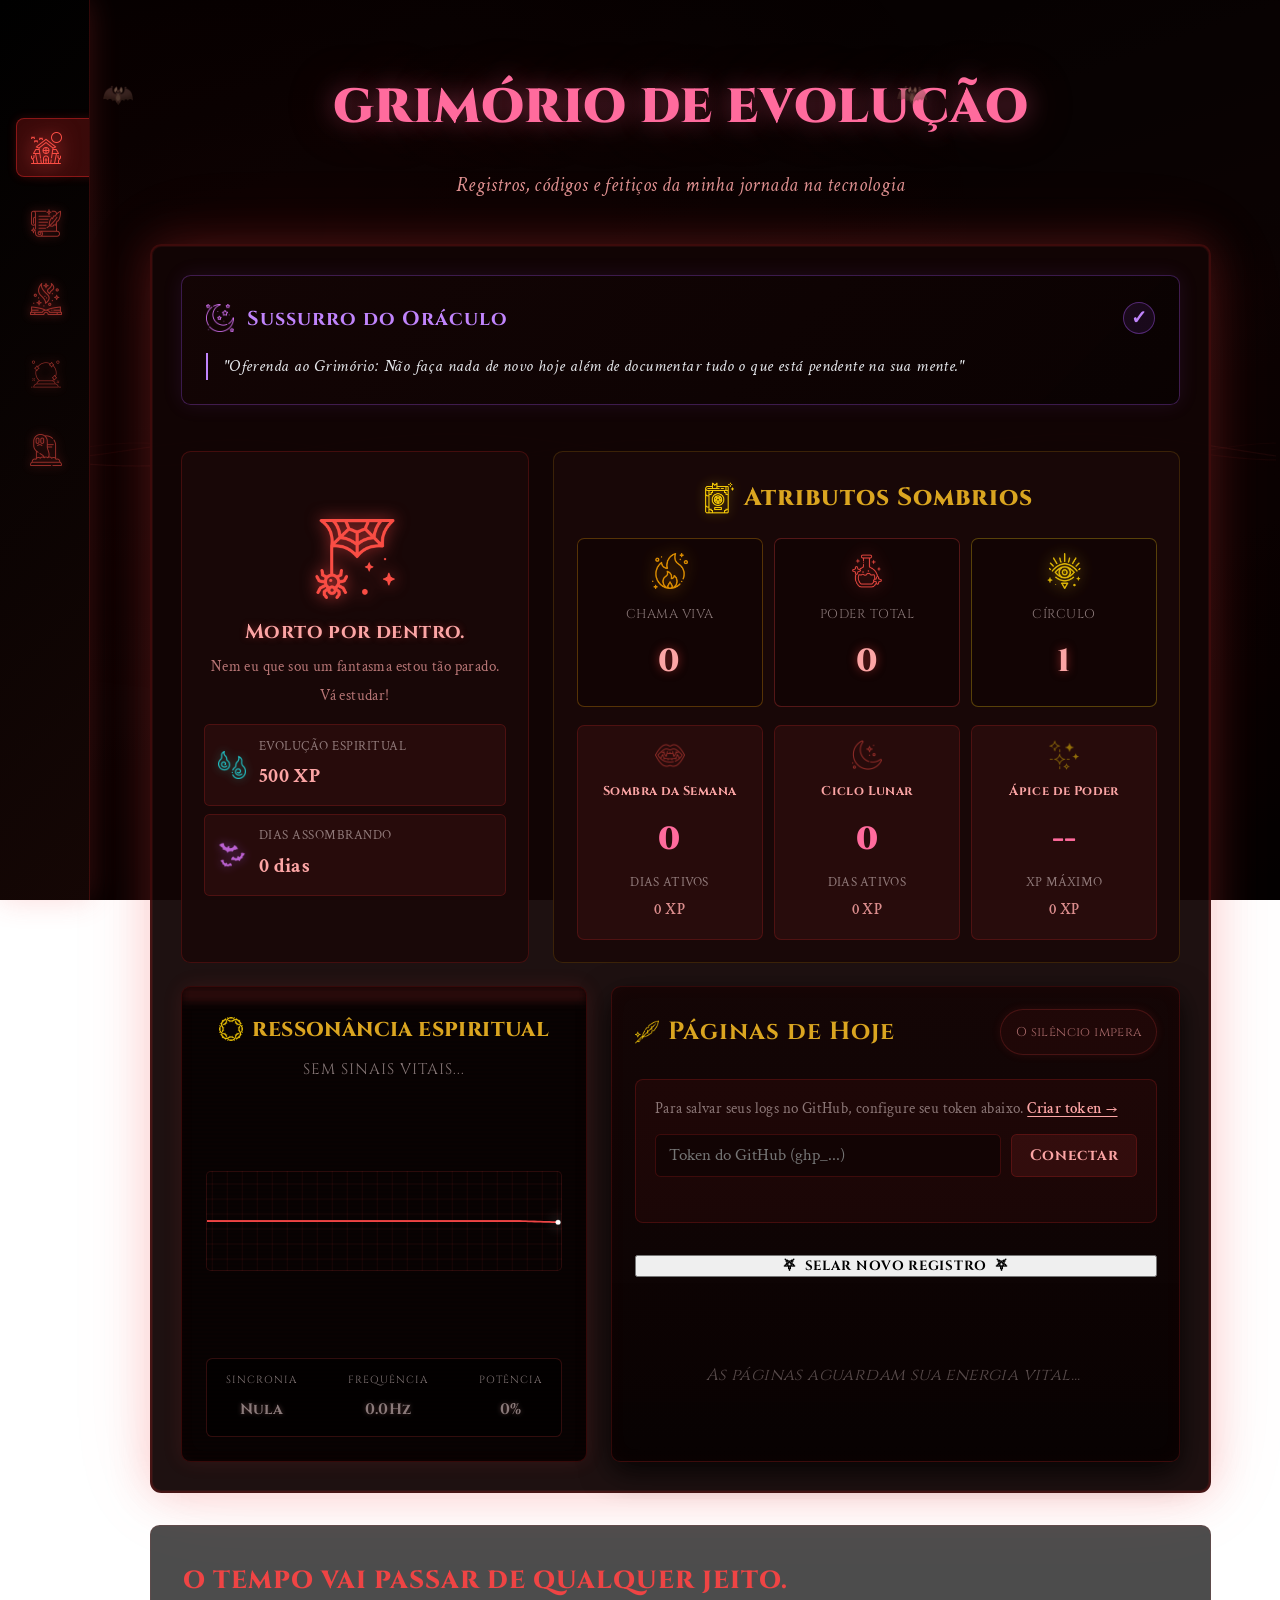
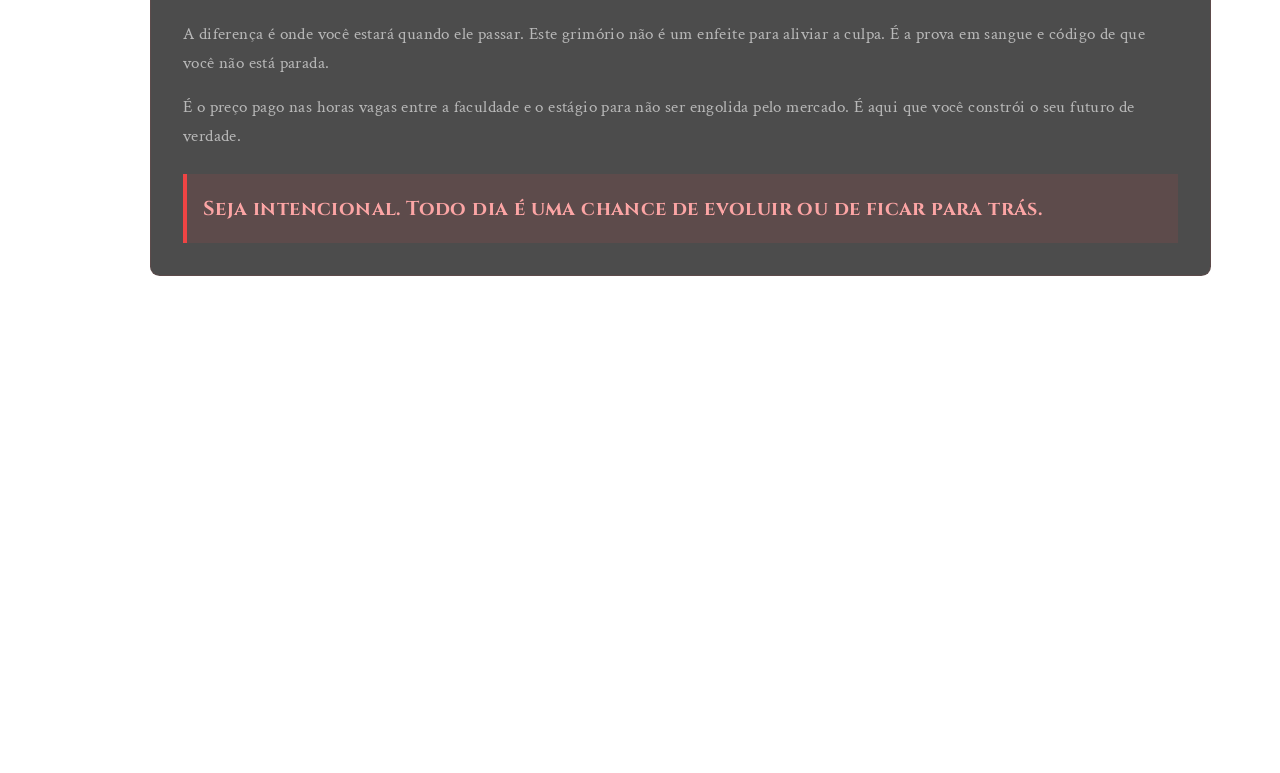
==== index.html @ ef73957c "atualizando task diaria" ====
<!DOCTYPE html>
<html lang="pt-BR">
<head>
    <meta charset="UTF-8">
    <meta name="viewport" content="width=device-width, initial-scale=1.0">
    <title>Grimório de Evolução</title>
    <link rel="icon" type="image/png" href="img/spell-book_12405234.png">
    <link rel="stylesheet" href="styles.css">
    <link href="https://fonts.googleapis.com/css2?family=Cinzel:wght@400;600;700;800;900&family=Crimson+Text:ital,wght@0,400;0,600;1,400&display=swap" rel="stylesheet">
    <script src="https://cdnjs.cloudflare.com/ajax/libs/gsap/3.12.2/gsap.min.js" defer></script>
</head>
<body>

<div class="container">
    <div class="bats">
        <span class="bat">🦇</span>
        <span class="bat">🦇</span>
    </div>

    <nav class="sidebar" id="sidebar">
        <div class="sidebar-content">
            <h1 class="logo">Diary</h1>
            <div class="nav-pages">
                <button class="nav-btn active" data-page="home">
                    <img src="img/haunted-house_5421742.png" alt="Home" class="nav-icon">
                    <span class="nav-text">Santuário</span>
                </button>
                <button class="nav-btn" data-page="activities">
                    <img src="img/script_8447203.png" alt="Timeline" class="nav-icon">
                    <span class="nav-text">Registros</span>
                </button>
                <button class="nav-btn" data-page="skills">
                    <img src="img/book_1678998.png" alt="Habilidades" class="nav-icon">
                    <span class="nav-text">Habilidades</span>
                </button>
                <button class="nav-btn" data-page="projects">
                    <img src="img/magic-ball_3929961.png" alt="Projetos" class="nav-icon">
                    <span class="nav-text">Projetos</span>
                </button>
                <button class="nav-btn" data-page="credits">
                    <img src="img/fantasmalapide.png" alt="Créditos" class="nav-icon">
                    <span class="nav-text">Créditos</span>
                </button>
            </div>
        </div>
    </nav>

    <div class="pages-container">

        <div class="page active" data-page="home">
            <section class="home-section">
                <div class="home-hero">
                    <h1>Grimório de Evolução</h1>
                    <p class="home-subtitle">Registros, códigos e feitiços da minha jornada na tecnologia</p>
                </div>

                <div class="home-content">
                    <div class="gamification-section">

                        <div class="oracle-box">
                            <div class="oracle-header" style="justify-content: space-between;">
                                <div style="display: flex; align-items: center; gap: 0.8rem;">
                                    <img src="img/moon_4139153.png" alt="Oráculo" class="oracle-icon">
                                    <h3 style="margin: 0;">Sussurro do Oráculo</h3>
                                </div>
                                <button id="completeQuestBtn" class="quest-btn" title="Cumprir Missão">✓</button>
                            </div>
                            <p id="dailyQuestText">As cartas estão a ser baralhadas...</p>
                        </div>

                        <div class="top-row">
                            <div class="emotional-widget">
                                <div class="emotion-icon-container">
                                    <img src="img/ghost_8493864.png" alt="Humor" class="emotion-icon" id="emotionIcon">
                                </div>
                                <div class="emotion-content">
                                    <p class="emotion-status" id="emotionStatus">Materializando...</p>
                                    <p class="emotion-message" id="emotionMessage">Traga alguma energia vital para este diário.</p>
                                </div>
                                <div class="emotion-insights">
                                    <div class="emotion-insight">
                                        <img src="img/onibi.png" alt="Evolução" class="insight-icon color-spirit">
                                        <div class="insight-text">
                                            <p class="insight-label">Evolução Espiritual</p>
                                            <p class="insight-value" id="xpToNextLevel">500 XP</p>
                                        </div>
                                    </div>
                                    <div class="emotion-insight">
                                        <img src="img/bats_17994574.png" alt="Dias" class="insight-icon color-time">
                                        <div class="insight-text">
                                            <p class="insight-label">Dias Assombrando</p>
                                            <p class="insight-value" id="streakDays">0 dias</p>
                                        </div>
                                    </div>
                                </div>
                            </div>

                            <div class="stats-panel">
                                <h2 class="stats-title">
                                    <img src="img/spellbook_3560661.png" alt="Atributos" class="title-icon">
                                    Atributos Sombrios
                                </h2>
                                <div class="quick-stats">
                                    <div class="quick-stat stat-streak">
                                        <img src="img/fire_3487859.png" alt="Chama" class="stat-icon color-streak">
                                        <span class="stat-label">Chama Viva</span>
                                        <span class="quick-value" id="currentStreak">0</span>
                                    </div>
                                    <div class="quick-stat stat-xp">
                                        <img src="img/magic-potion_18119275.png" alt="Poder" class="stat-icon color-xp">
                                        <span class="stat-label">Poder Total</span>
                                        <span class="quick-value" id="totalXP">0</span>
                                    </div>
                                    <div class="quick-stat stat-level">
                                        <img src="img/eye_8381949.png" alt="Círculo" class="stat-icon color-level">
                                        <span class="stat-label">Círculo</span>
                                        <span class="quick-value" id="currentLevel">1</span>
                                    </div>
                                </div>
                                <div class="performance-insights">
                                    <div class="insight-card">
                                        <img src="img/vampiro.png" alt="Semana" class="insight-card-icon">
                                        <div class="insight-header">Sombra da Semana</div>
                                        <div class="insight-big" id="weekDays">0</div>
                                        <div class="insight-sub">dias ativos</div>
                                        <div class="insight-xp" id="weekXP">0 XP</div>
                                    </div>
                                    <div class="insight-card">
                                        <img src="img/lua.png" alt="Mês" class="insight-card-icon">
                                        <div class="insight-header">Ciclo Lunar</div>
                                        <div class="insight-big" id="monthDays">0</div>
                                        <div class="insight-sub">dias ativos</div>
                                        <div class="insight-xp" id="monthXP">0 XP</div>
                                    </div>
                                    <div class="insight-card">
                                        <img src="img/night_13621198.png" alt="Ápice" class="insight-card-icon color-ouro">
                                        <div class="insight-header">Ápice de Poder</div>
                                        <div class="insight-big" id="bestDay">--</div>
                                        <div class="insight-sub">XP máximo</div>
                                        <div class="insight-xp" id="bestDayValue">0 XP</div>
                                    </div>
                                </div>
                            </div>
                        </div>

                        <div class="bottom-row">
                            <div class="heartbeat-section">
                                <div class="heartbeat-header">
                                    <span class="heartbeat-title">
                                        <img src="img/thorns_9988521.png" alt="Pulso" class="monitor-icon">
                                        RESSONÂNCIA ESPIRITUAL
                                    </span>
                                    <span class="heartbeat-status" id="heartbeatStatus">Aguardando...</span>
                                </div>
                                <canvas id="heartbeatCanvas" class="heartbeat-canvas"></canvas>
                                <div class="heartbeat-footer">
                                    <div class="hb-stat">
                                        <span class="hb-label">Sincronia</span>
                                        <span class="hb-value" id="hbSync">Nula</span>
                                    </div>
                                    <div class="hb-stat">
                                        <span class="hb-label">Frequência</span>
                                        <span class="hb-value" id="hbFreq">0.0Hz</span>
                                    </div>
                                    <div class="hb-stat">
                                        <span class="hb-label">Potência</span>
                                        <span class="hb-value" id="hbPower">0%</span>
                                    </div>
                                </div>
                            </div>

                            <div class="daily-reminder">
                                <div class="logs-header">
                                    <h3 style="display: flex; align-items: center; gap: 0.6rem;">
                                        <img src="img/feather-pen_6584407.png" alt="Grimório" style="width: 24px; filter: invert(82%) sepia(35%) saturate(1487%) hue-rotate(352deg) brightness(103%);">
                                        Páginas de Hoje
                                    </h3>
                                    <div class="last-log-badge">
                                        <span class="last-log-text" id="lastLogText">Nenhum sussurro ainda</span>
                                    </div>
                                </div>

                                <div class="gist-config" id="gistConfig">
                                    <p class="gist-info">
                                        Para salvar seus logs no GitHub, configure seu token abaixo.
                                        <a href="https://github.com/settings/tokens/new" target="_blank" class="gist-link">Criar token →</a>
                                    </p>
                                    <div class="gist-inputs">
                                        <input type="password" id="githubToken" placeholder="Token do GitHub (ghp_...)" class="gist-input">
                                        <button class="btn-secondary" id="saveTokenBtn">Conectar</button>
                                    </div>
                                    <div class="gist-status" id="gistStatus"></div>
                                </div>

                                <button class="btn-seal" id="addLogBtn" style="margin: 1rem auto; display: flex; width: 100%; justify-content: center; animation: pulseButton 2s infinite alternate;">
                                    <span class="seal-rune">⛧</span>
                                    <span class="seal-text" style="margin: 0 0.5rem; font-family: 'Cinzel', serif; font-weight: bold; text-transform: uppercase;">Selar Novo Registro</span>
                                    <span class="seal-rune">⛧</span>
                                </button>

                                <div id="todayLogs" class="logs-list"></div>
                            </div>
                        </div>
                    </div>
                </section>
            </div>
<div class="brutal-motivation">
                    <h2>O tempo vai passar de qualquer jeito.</h2>
                    <p>A diferença é onde você estará quando ele passar. Este grimório não é um enfeite para aliviar a culpa. É a prova em sangue e código de que você não está parada.</p>
                    <p>É o preço pago nas horas vagas entre a faculdade e o estágio para não ser engolida pelo mercado. É aqui que você constrói o seu futuro de verdade.</p>
                    <div class="brutal-highlight">Seja intencional. Todo dia é uma chance de evoluir ou de ficar para trás.</div>
                </div>
            <div class="page" data-page="activities">
                <section class="activities-section">
                    <div class="activities-header">
                        <h2>Registros do Grimório</h2>
                        <div class="activities-filters">
                            <button class="filter-btn active" data-filter="all">Todas</button>
                            <button class="filter-btn" data-filter="estagio">Estágio</button>
                            <button class="filter-btn" data-filter="faculdade">Faculdade</button>
                            <button class="filter-btn" data-filter="estudo">Estudos</button>
                            <button class="filter-btn" data-filter="desafio">Desafios</button>
                            <button class="filter-btn" data-filter="conquista">Conquistas</button>
                        </div>
                    </div>
                    <div id="activitiesTimeline" class="activities-cards-grid">
                        <p class="empty-state">Nenhuma atividade ainda. Selar um registro para começar.</p>
                    </div>
                </section>
            </div>

            <div class="page" data-page="skills">
                <section class="skills-page-section">
                    <div class="skills-page-header">
                        <h2>Tomo do Conhecimento</h2>
                        <p class="section-intro">Habilidades que você mesma registra. Quanto mais pratica, mais o poder cresce.</p>
                        <button class="btn-secondary" id="addSkillBtn">+ Adicionar Habilidade</button>
                    </div>
                    <div id="skillsGrid" class="skills-display-grid">
                        <div class="empty-skill-state">
                            <p>🔮 Nenhuma habilidade registrada ainda.</p>
                            <p style="font-size:0.85rem; opacity:0.6; margin-top:0.5rem;">Clique em "Adicionar Habilidade" para começar.</p>
                        </div>
                    </div>
                </section>
            </div>

            <div class="page" data-page="projects">
                <section class="projects-page-section">
                    <div class="projects-page-header">
                        <h2>Obras & Artefatos</h2>
                        <p class="section-intro">Projetos da faculdade, trabalhos do estágio e iniciativas pessoais — cada um com sua história.</p>
                        <button class="btn-secondary" id="addProjectBtn">+ Registrar Projeto</button>
                    </div>
                    <div id="projectsGrid" class="projects-display-grid">
                        <div class="empty-project">
                            <p>🔮 Nenhum projeto registrado ainda.</p>
                        </div>
                    </div>
                </section>
            </div>

            <div class="page" data-page="credits">
                <section class="about-me" style="margin-top: 2rem;">
                    <h2>Pergaminho de Reconhecimento</h2>
                    <p style="margin-bottom: 1.5rem;">As artes, ícones e feitiços visuais que adornam este grimório foram conjurados pelos seguintes mestres:</p>
                    <ul style="list-style: none; padding: 0;">
                        <li style="padding: 0.8rem 0; border-bottom: 1px solid rgba(220,38,38,.08);">🦇 Ícones principais por <a href="https://www.flaticon.com/br/autores/freepik" target="_blank" class="gist-link">Freepik</a> no Flaticon.</li>
                        <li style="padding: 0.8rem 0; border-bottom: 1px solid rgba(220,38,38,.08);">🦇 Artes místicas por <a href="https://www.flaticon.com/br/autores/umeicon" target="_blank" class="gist-link">Umeicon</a> no Flaticon.</li>
                        <li style="padding: 0.8rem 0; border-bottom: 1px solid rgba(220,38,38,.08);">🦇 Elementos góticos por <a href="https://www.flaticon.com/br/autores/darius-dan" target="_blank" class="gist-link">Darius Dan</a> no Flaticon.</li>
                        <li style="padding: 0.8rem 0;">🦇 Ilustrações sombrias por <a href="https://www.flaticon.com/br/autores/rina-agustina" target="_blank" class="gist-link">Rina agustina</a> no Flaticon.</li>
                    </ul>
                </section>
            </div>

        </div>

        <div id="logModal" class="modal">
            <div class="modal-content modal-grimoire">
                <button class="modal-close-btn" id="closeLogModal" style="float: right; background: none; border: none; color: #888; font-size: 1.5rem; cursor: pointer;">✕</button>
                <div class="modal-steps" id="modalSteps">

                    <div class="modal-step active" data-step="1">
                        <div class="step-header" style="display: flex; align-items: center; gap: 0.8rem; margin-bottom: 1rem; border-bottom: 1px solid rgba(239,68,68,0.2); padding-bottom: 0.8rem;">
                            <img src="img/feather-pen_6584407.png" alt="Passo 1" style="width: 24px; filter: invert(42%) sepia(93%) saturate(3012%) hue-rotate(336deg) brightness(101%) contrast(96%);">
                            <h2 style="color: #ff6b9d; font-family: 'Cinzel', serif; font-size: 1.3rem; margin: 0;">O que aconteceu hoje?</h2>
                        </div>
                        <div class="form-group" style="margin-top: 1rem;">
                            <label for="logArea">Qual frente da jornada?</label>
                            <select id="logArea" style="width: 100%; padding: 0.8rem; background: var(--surface); color: var(--text-accent); border: 1px solid var(--border); border-radius: 0.4rem;">
                                <option value="estagio">💼 Estágio (20 XP)</option>
                                <option value="faculdade">🎓 Faculdade (20 XP)</option>
                                <option value="estudo">📚 Estudo Extra (35 XP)</option>
                                <option value="desafio">⚔️ Desafio Superado (45 XP)</option>
                                <option value="conquista">🏆 Conquista (60 XP)</option>
                            </select>
                        </div>
                        <div class="form-group">
                            <label for="logTitle">O que você fez ou aprendeu?</label>
                            <input type="text" id="logTitle" placeholder="Ex: Mapeei o processo de onboarding do estágio" required style="width: 100%; padding: 0.8rem; background: var(--surface); color: var(--text-accent); border: 1px solid var(--border); border-radius: 0.4rem;">
                        </div>
                        <div class="form-group">
                            <label for="logDescription">Descreva com mais detalhe (opcional)</label>
                            <textarea id="logDescription" placeholder="O que aconteceu? Como foi?" rows="3" style="width: 100%; padding: 0.8rem; background: var(--surface); color: var(--text-accent); border: 1px solid var(--border); border-radius: 0.4rem; resize: vertical;"></textarea>
                        </div>
                        <button class="btn-primary" id="btnStep1Next" style="margin-top: 1rem; width: 100%;">Continuar →</button>
                    </div>

                    <div class="modal-step" data-step="2" style="display: none;">
                        <div class="step-header" style="display: flex; align-items: center; gap: 0.8rem; margin-bottom: 1rem; border-bottom: 1px solid rgba(239,68,68,0.2); padding-bottom: 0.8rem;">
                            <img src="img/magic-ball_3929961.png" alt="Passo 2" style="width: 24px; filter: invert(42%) sepia(93%) saturate(3012%) hue-rotate(336deg) brightness(101%) contrast(96%);">
                            <h2 style="color: #ff6b9d; font-family: 'Cinzel', serif; font-size: 1.3rem; margin: 0;">Aprofunde a experiência</h2>
                        </div>
                        <div class="form-group" style="margin-top: 1rem;">
                            <label for="logEmotion">Como você se sentiu?</label>
                            <select id="logEmotion" style="width: 100%; padding: 0.8rem; background: var(--surface); color: var(--text-accent); border: 1px solid var(--border); border-radius: 0.4rem;">
                                <option value="empolgada">🔥 Empolgada / Fez sentido!</option>
                                <option value="frustrada">💀 Frustrada, mas não derrotada</option>
                                <option value="exausta">🦇 Exausta... sugou minha alma</option>
                                <option value="focada">👁️ Focada / Em estado de flow</option>
                            </select>
                        </div>
                        <div class="form-group">
                            <label for="logReason">Por que isso é importante para o seu futuro?</label>
                            <textarea id="logReason" placeholder="Reflita por 1 minuto. O que isso muda?" rows="3" style="width: 100%; padding: 0.8rem; background: var(--surface); color: var(--text-accent); border: 1px solid var(--border); border-radius: 0.4rem; resize: vertical;"></textarea>
                        </div>
                        <div style="display: flex; gap: 1rem; margin-top: 1rem;">
                            <button class="btn-secondary" id="btnStep2Back" style="flex: 1;">← Voltar</button>
                            <button class="btn-primary" id="submitLogBtnFinal" style="flex: 2; background: linear-gradient(135deg, #450a0a, #7f1d1d);">⛧ Selar no Grimório</button>
                        </div>
                    </div>

                </div>
            </div>
        </div>

        <div id="skillModal" class="modal">
            <div class="modal-content">
                <button class="modal-close-btn" id="closeSkillModal" style="float: right; background: none; border: none; color: #888; font-size: 1.5rem; cursor: pointer;">✕</button>
                <h2 style="color: #ff6b9d; font-family: 'Cinzel', serif; margin-bottom: 1.5rem;">Registrar Habilidade</h2>
                <div class="form-group">
                    <label>Nome da habilidade</label>
                    <input type="text" id="skillName" placeholder="Ex: JavaScript, Figma, SQL..." style="width: 100%; padding: 0.8rem; background: var(--surface); color: var(--text-accent); border: 1px solid var(--border); border-radius: 0.4rem;">
                </div>
                <div class="form-group">
                    <label>Categoria</label>
                    <select id="skillCategory" style="width: 100%; padding: 0.8rem; background: var(--surface); color: var(--text-accent); border: 1px solid var(--border); border-radius: 0.4rem;">
                        <option value="tecnica">💻 Técnica (Linguagens/Código)</option>
                        <option value="processo">📐 Processo & Metodologia</option>
                        <option value="ferramenta">🔧 Ferramenta Digital</option>
                        <option value="comportamento">🤝 Comportamento (Soft Skill)</option>
                    </select>
                </div>
                <div class="form-group">
                    <label>Nível atual: <span id="skillLevelLabel" style="color: #fca5a5;">Iniciante (20%)</span></label>
                    <input type="range" id="skillLevel" min="5" max="100" value="20" style="width: 100%; margin-top: 0.5rem;">
                </div>
                <div class="form-group">
                    <label>Descrição curta (opcional)</label>
                    <input type="text" id="skillDesc" placeholder="O que você sabe fazer com isso?" style="width: 100%; padding: 0.8rem; background: var(--surface); color: var(--text-accent); border: 1px solid var(--border); border-radius: 0.4rem;">
                </div>
                <button class="btn-primary" id="saveSkillBtn" style="width: 100%; margin-top: 1rem;">Inscrever no Tomo</button>
            </div>
        </div>

        <div id="projectModal" class="modal">
            <div class="modal-content">
                <button class="modal-close-btn" id="closeProjectModal" style="float: right; background: none; border: none; color: #888; font-size: 1.5rem; cursor: pointer;">✕</button>
                <h2 style="color: #ff6b9d; font-family: 'Cinzel', serif; margin-bottom: 1.5rem;">Registrar Projeto</h2>
                <div class="form-group">
                    <label>Nome do projeto</label>
                    <input type="text" id="projectName" placeholder="Ex: Sistema de Onboarding" style="width: 100%; padding: 0.8rem; background: var(--surface); color: var(--text-accent); border: 1px solid var(--border); border-radius: 0.4rem;">
                </div>
                <div class="form-group">
                    <label>Tipo</label>
                    <select id="projectType" style="width: 100%; padding: 0.8rem; background: var(--surface); color: var(--text-accent); border: 1px solid var(--border); border-radius: 0.4rem;">
                        <option value="pessoal">🌙 Pessoal</option>
                        <option value="faculdade">🎓 Faculdade</option>
                        <option value="estagio">💼 Estágio</option>
                    </select>
                </div>
                <div class="form-group">
                    <label>O que você fez neste projeto?</label>
                    <textarea id="projectWhat" placeholder="Descreva o que foi feito..." rows="3" style="width: 100%; padding: 0.8rem; background: var(--surface); color: var(--text-accent); border: 1px solid var(--border); border-radius: 0.4rem; resize: vertical;"></textarea>
                </div>
                <div class="form-group">
                    <label>O que você aprendeu?</label>
                    <textarea id="projectLearned" placeholder="Quais habilidades ou conhecimentos ganhou?" rows="3" style="width: 100%; padding: 0.8rem; background: var(--surface); color: var(--text-accent); border: 1px solid var(--border); border-radius: 0.4rem; resize: vertical;"></textarea>
                </div>
                <button class="btn-primary" id="saveProjectBtn" style="width: 100%; margin-top: 1rem;">Conjurar Projeto</button>
            </div>
        </div>

        <div id="deleteConfirmModal" class="modal">
            <div class="modal-content" style="max-width: 400px; text-align: center;">
                <h2 style="color: #ef4444; margin-bottom: 1rem; font-family: 'Cinzel', serif;">Expurgar Registro?</h2>
                <p style="color: #c8c8c8; margin-bottom: 2rem;">Seus pontos de XP serão recalculados.</p>
                <div style="display: flex; gap: 1rem; justify-content: center;">
                    <button class="btn-secondary" id="cancelDeleteBtn" style="flex: 1;">Cancelar</button>
                    <button class="btn-primary" id="confirmDeleteBtn" style="flex: 1; background: rgba(220,38,38,0.8);">Sim, expurgar</button>
                </div>
            </div>
        </div>
<div id="questModal" class="modal">
        <div class="modal-content" style="border-color: rgba(168, 85, 247, 0.4); box-shadow: 0 12px 50px rgba(0,0,0,.8), 0 0 35px rgba(168, 85, 247, 0.2);">
            <button class="modal-close-btn" id="closeQuestModal" style="float: right; background: none; border: none; color: #888; font-size: 1.5rem; cursor: pointer; position: relative; z-index: 10;">✕</button>
            <div style="display: flex; align-items: center; gap: 0.8rem; margin-bottom: 1.5rem;">
                <img src="img/moon_4139153.png" alt="Oráculo" style="width: 28px; filter: invert(61%) sepia(56%) saturate(3474%) hue-rotate(236deg) brightness(98%) contrast(96%);">
                <h2 style="color: #c084fc; font-family: 'Cinzel', serif; margin: 0;">Completar Missão Mística</h2>
            </div>
            
            <p id="questModalText" style="margin-bottom: 1.5rem; font-style: italic; color: #e5e7eb; border-left: 2px solid #c084fc; padding-left: 1rem; line-height: 1.6;"></p>
            
            <div class="form-group">
                <label style="color: #d8b4fe;">Como cumpriu o sussurro do oráculo hoje?</label>
                <textarea id="questAnswer" placeholder="Descreva sua jornada..." rows="4" style="width: 100%; padding: 0.8rem; background: rgba(10,2,2,0.9); color: var(--text-accent); border: 1px solid rgba(168, 85, 247, 0.4); border-radius: 0.4rem; resize: vertical; position: relative; z-index: 10;"></textarea>
            </div>
            
            <button class="btn-primary" id="saveQuestBtn" style="width: 100%; margin-top: 1rem; background: linear-gradient(135deg, #4c1d95, #7e22ce); border-color: #a855f7; box-shadow: 0 0 15px rgba(168,85,247,0.3); color: #fff; position: relative; z-index: 10;">
                Reivindicar Recompensa (60 XP)
            </button>
        </div>
    </div>

    <script src="script.js"></script>
    <script src="animations.js"></script>
</body>
</html>
---- styles.css ----
* { margin: 0; padding: 0; box-sizing: border-box; }

:root {
    --red: #dc2626;
    --red-dim: rgba(220,38,38,0.25);
    --red-glow: rgba(239,68,68,0.4);
    --bg: #050505;
    --surface: rgba(18,5,5,0.95);
    --surface-2: rgba(26,8,8,0.9);
    --text: #c8c8c8;
    --text-soft: rgba(200,180,180,0.65);
    --text-accent: #fca5a5;
    --border: rgba(220,38,38,0.22);
    --border-strong: rgba(220,38,38,0.42);

    --fs-xs:   clamp(0.7rem,  1.4vw, 0.8rem);
    --fs-sm:   clamp(0.82rem, 1.7vw, 0.95rem);
    --fs-base: clamp(0.95rem, 2vw,   1.05rem);
    --fs-md:   clamp(1.05rem, 2.3vw, 1.25rem);
    --fs-lg:   clamp(1.2rem,  2.8vw, 1.55rem);
    --fs-xl:   clamp(1.5rem,  3.5vw, 2rem);
    --fs-hero: clamp(1.7rem,  4.5vw, 3rem);
}

/* ── BARRA DE ROLAGEM MÍSTICA ── */
::-webkit-scrollbar { width: 8px; }
::-webkit-scrollbar-track { background: #050505; }
::-webkit-scrollbar-thumb {
    background: rgba(239, 68, 68, 0.3);
    border-radius: 10px;
    border: 1px solid rgba(239, 68, 68, 0.1);
}
::-webkit-scrollbar-thumb:hover {
    background: rgba(239, 68, 68, 0.8);
    box-shadow: 0 0 10px rgba(239, 68, 68, 0.5);
}

/* ── BASE ── */
body {
    font-family: 'Crimson Text', Georgia, serif;
    background: linear-gradient(160deg, #000 0%, #180808 55%, #000 100%);
    background-attachment: fixed;
    color: var(--text);
    font-size: var(--fs-base);
    line-height: 1.85;
    letter-spacing: 0.4px;
    overflow-x: hidden;
}

body::before {
    content: '';
    position: fixed; inset: 0;
    background:
        radial-gradient(ellipse at 20% 25%, rgba(220,38,38,0.1) 0%, transparent 50%),
        radial-gradient(ellipse at 80% 70%, rgba(153,27,27,0.07) 0%, transparent 50%);
    pointer-events: none;
    z-index: 0;
    animation: atmo 22s ease-in-out infinite;
}

h1,h2,h3,h4 { font-family: 'Cinzel', serif; font-weight: 700; letter-spacing: 1px; }
h1 { font-size: var(--fs-hero); font-weight: 900; }
h2 { font-size: var(--fs-xl); font-weight: 800; }
h3 { font-size: var(--fs-lg); font-weight: 700; }

button, .btn-primary, .btn-secondary {
    font-family: 'Cinzel', serif;
    font-weight: 700;
    letter-spacing: 0.7px;
}

/* ── DECORAÇÕES (Rosas e Morcegos) ── */
.rose-decoration {
    position: fixed; font-size: 2.2rem; opacity: 0.06;
    pointer-events: none; z-index: 0;
    animation: roseFloat 16s ease-in-out infinite;
}
.rose-decoration:nth-child(1) { top:8%;  left:4%;  animation-delay:0s; }
.rose-decoration:nth-child(2) { top:25%; right:5%; animation-delay:3s; }
.rose-decoration:nth-child(3) { top:60%; left:3%;  animation-delay:6s; }
.rose-decoration:nth-child(4) { bottom:12%; right:6%; animation-delay:9s; }

.bats { position:fixed; top:8%; left:0; right:0; pointer-events:none; z-index:1; }
.bat  { position:absolute; font-size:1.6rem; animation:batFly linear infinite; opacity:.4; }
.bat:nth-child(1) { left:8%;  animation-duration:9s;  animation-delay:0s; }
.bat:nth-child(2) { left:70%; animation-duration:13s; animation-delay:3s; top:20%; }

/* ── CONTAINER ── */
.container {
    max-width: 1200px;
    margin: 0 auto;
    padding: 0 1.8rem 0 110px;
    position: relative;
    z-index: 2;
}

/* ── SIDEBAR (NAV LATERAL) ── */
.sidebar {
    position: fixed; top: 0; left: 0; height: 100vh; width: 90px;
    background: linear-gradient(135deg, rgba(0,0,0,.98), rgba(22,7,5,.96));
    border-right: 1.5px solid var(--border);
    box-shadow: 0 0 28px rgba(239,68,68,.2);
    backdrop-filter: blur(12px);
    z-index: 1000;
    transition: width 0.4s cubic-bezier(.34,1.56,.64,1);
    overflow: hidden;
    display: flex; flex-direction: column; padding-top: 2rem;
}
.sidebar:hover { width: 260px; }
.sidebar-content { display: flex; flex-direction: column; gap: 2.5rem; padding: 0 1rem; width: 260px; }
.sidebar .logo {
    font-size: var(--fs-lg); font-style: italic;
    background: linear-gradient(135deg, #ef4444, #f87171);
    -webkit-background-clip: text; -webkit-text-fill-color: transparent;
    white-space: nowrap; padding-left: 1rem; opacity: 0; transition: all 0.3s ease;
}
.sidebar:hover .logo { opacity: 1; }

.nav-pages { display: flex; flex-direction: column; gap: 1rem; }
.nav-btn {
    background: transparent; border: 1px solid transparent; color: #a0aaaa;
    padding: 0.8rem; border-radius: 0.5rem; cursor: pointer; font-size: var(--fs-sm);
    display: flex; align-items: center; gap: 1.2rem; transition: all .3s ease; text-align: left;
}
.nav-icon {
    width: 32px; height: 32px; flex-shrink: 0; opacity: 0.6;
    filter: invert(42%) sepia(93%) saturate(3012%) hue-rotate(336deg) brightness(101%) contrast(96%) drop-shadow(0 0 5px rgba(239, 68, 68, 0.8));
    transition: all 0.4s cubic-bezier(0.34, 1.56, 0.64, 1);
}
.nav-text { white-space: nowrap; opacity: 0; transform: translateX(-10px); transition: all 0.3s ease; }
.sidebar:hover .nav-text { opacity: 1; transform: translateX(0); }

.nav-btn:hover { background: rgba(220,38,38,.14); border-color: var(--border-strong); color: #e5e7eb; }
.nav-btn:hover .nav-icon {
    opacity: 1; transform: scale(1.15);
    filter: invert(42%) sepia(93%) saturate(3012%) hue-rotate(336deg) brightness(101%) contrast(96%) drop-shadow(0 0 10px rgba(239, 68, 68, 1));
}
.nav-btn.active { background: rgba(220,38,38,.25); border-color: rgba(220,38,38,.5); color: #ff9999; box-shadow: 0 0 10px rgba(220,38,38,.2); }
.nav-btn.active .nav-icon {
    opacity: 1; filter: invert(42%) sepia(93%) saturate(3012%) hue-rotate(336deg) brightness(101%) contrast(96%) drop-shadow(0 0 10px rgba(239, 68, 68, 1));
}

/* ── PAGES & HOME ── */
.pages-container { position:relative; min-height:60vh; padding-top: 2rem; }
.page {
    position: absolute; width: 100%; opacity: 0; transform: translateX(35px) translateY(12px);
    transition: opacity .4s ease, transform .4s ease; pointer-events: none;
}
.page.active {
    position: relative; opacity:1; transform: translateX(0) translateY(0); pointer-events: auto;
    animation: pageIn .4s ease;
}

.home-section  { padding: 2rem 0; }
.home-hero     { text-align:center; margin-bottom:2.5rem; }
.home-hero h1  {
    color: #ff6b9d; text-transform: uppercase; margin-bottom: .9rem;
    text-shadow: 0 0 25px rgba(255,107,157,.4), 0 0 55px rgba(220,38,38,.25);
    animation: heroGlow 4s ease-in-out infinite;
}
.home-subtitle { font-size:var(--fs-md); color:#fca5a5; font-style:italic; opacity:.88; }

/* LAYOUT PRINCIPAL DA HOME (Uma coluna com espaçamento) */
.home-content  { 
    display:flex; 
    flex-direction:column; 
    gap:2.5rem; 
}

/* ── GAMIFICATION PRINCIPAL ── */
.gamification-section {
    background: var(--surface); border: 2px solid var(--border); border-radius: .7rem;
    padding: 1.8rem; display: flex; flex-direction: column; gap: 1.4rem;
    box-shadow: 0 0 45px rgba(239,68,68,.25), 0 0 90px rgba(239,68,68,.08), inset 0 0 0 1px rgba(239,68,68,.08);
    animation: dashGlow 4s ease-in-out infinite;
}

.top-row { display: grid; grid-template-columns: 1fr 1.8fr; gap: 1.5rem; align-items: stretch; width: 100%; }

.bottom-row { 
    display: grid; 
    grid-template-columns: 1fr 1.4fr; 
    gap: 1.5rem; 
    align-items: stretch; 
    width: 100%; 
}

/* ── EMOTIONAL WIDGET (FANTASMA) ── */
.emotional-widget {
    background: var(--surface-2); border: 1.5px solid var(--border); border-radius: .6rem;
    padding: 1.4rem; display: flex; flex-direction:column; align-items:center; justify-content:center; gap:.9rem; height: 100%;
}
.emotion-icon-container { width: 80px; height: 80px; display: flex; align-items: center; justify-content: center; flex-shrink: 0; }
.emotion-icon {
    width: 100%; height: 100%; object-fit: contain; transition: all 0.4s ease;
    filter: invert(42%) sepia(93%) saturate(3012%) hue-rotate(336deg) brightness(101%) contrast(96%) drop-shadow(0 0 8px rgba(239, 68, 68, 0.8));
    animation: emoPulse 2.5s ease-in-out infinite;
}
.emotion-content { text-align:center; }
.emotion-status  { font-size: var(--fs-md); font-weight: 700; color: var(--text-accent); margin: 0 0 .2rem; font-family: 'Cinzel', serif; text-shadow: 0 0 7px rgba(239,68,68,.35); }
.emotion-message { font-size:var(--fs-sm); color:rgba(252,165,165,.7); margin:0; }
.emotion-insights { display:flex; flex-direction:column; gap:.5rem; width:100%; }
.emotion-insight {
    padding: .6rem .8rem; background: rgba(239,68,68,.07); border: 1px solid var(--border);
    border-radius: .35rem; transition: all .25s ease; display: flex; align-items: center; gap: 0.8rem;
}
.emotion-insight:hover { background:rgba(239,68,68,.13); transform:translateX(3px); }

.insight-icon { width: 28px; height: 28px; flex-shrink: 0; object-fit: contain; opacity: 0.85; transition: all 0.3s ease; }
.insight-icon.color-spirit { filter: invert(78%) sepia(33%) saturate(1039%) hue-rotate(124deg) brightness(97%) contrast(93%) drop-shadow(0 0 5px rgba(45, 212, 191, 0.6)); }
.insight-icon.color-time { filter: invert(61%) sepia(56%) saturate(3474%) hue-rotate(236deg) brightness(98%) contrast(96%) drop-shadow(0 0 5px rgba(168, 85, 247, 0.6)); }
.emotion-insight:hover .insight-icon { opacity: 1; transform: scale(1.15) rotate(-5deg); }
.emotion-insight:hover .insight-icon.color-spirit { filter: invert(78%) sepia(33%) saturate(1039%) hue-rotate(124deg) brightness(97%) contrast(93%) drop-shadow(0 0 12px rgba(45, 212, 191, 1)); }
.emotion-insight:hover .insight-icon.color-time { filter: invert(61%) sepia(56%) saturate(3474%) hue-rotate(236deg) brightness(98%) contrast(96%) drop-shadow(0 0 12px rgba(168, 85, 247, 1)); }
.insight-text { display: flex; flex-direction: column; }
.insight-label { font-size:var(--fs-xs); color:var(--text-soft); margin:0; text-transform:uppercase; letter-spacing:.5px; }
.insight-value { font-size:var(--fs-md); font-weight:700; color:var(--text-accent); margin:0; }

/* ── STATS PANEL (ATRIBUTOS) ── */
.stats-panel {
    background: var(--surface-2); border: 1.5px solid rgba(184,134,11,.22); border-radius: .6rem;
    padding: 1.4rem; display: flex; flex-direction:column; justify-content:space-between; gap:1.1rem;
}
.stats-title {
    font-size: var(--fs-lg); color: #daa520; margin: 0; font-family: 'Cinzel', serif;
    display: flex; align-items: center; justify-content: center; gap: 0.6rem;
}
.title-icon {
    width: 34px; height: 34px; object-fit: contain; opacity: 0.95;
    filter: invert(82%) sepia(35%) saturate(1487%) hue-rotate(352deg) brightness(103%) contrast(103%) drop-shadow(0 0 6px rgba(250, 204, 21, 0.4));
}

.quick-stats { display:flex; gap:.7rem; flex-wrap:wrap; }
.quick-stat {
    flex:1; min-width:85px; display:flex; flex-direction:column; align-items:center; gap:.35rem;
    background: var(--surface); padding: .9rem .7rem; border-radius: .45rem;
    border: 1.5px solid var(--border); text-align: center; transition: all .3s ease; cursor: default;
}
.quick-stat:hover { transform:translateY(-3px) scale(1.03); box-shadow:0 8px 24px rgba(239,68,68,.3); }
.stat-streak { border-color:rgba(245,158,11,.3); }
.stat-xp     { border-color:rgba(239,68,68,.3); }
.stat-level  { border-color:rgba(250,204,21,.3); }

.stat-icon { width: 36px; height: 36px; object-fit: contain; margin-bottom: 0.5rem; opacity: 0.85; transition: all 0.4s ease; }
.stat-icon.color-streak { filter: invert(72%) sepia(74%) saturate(2891%) hue-rotate(357deg) brightness(101%) contrast(106%) drop-shadow(0 0 8px rgba(245, 158, 11, 0.6)); }
.stat-icon.color-xp { filter: invert(42%) sepia(93%) saturate(3012%) hue-rotate(336deg) brightness(101%) contrast(96%) drop-shadow(0 0 8px rgba(239, 68, 68, 0.6)); }
.stat-icon.color-level { filter: invert(82%) sepia(35%) saturate(1487%) hue-rotate(352deg) brightness(103%) contrast(103%) drop-shadow(0 0 8px rgba(250, 204, 21, 0.6)); }

.quick-stat:hover .stat-icon { opacity: 1; transform: translateY(-5px) scale(1.15); }
.quick-stat:hover .stat-icon.color-streak { drop-shadow: 0 0 15px rgba(245, 158, 11, 1); }
.quick-stat:hover .stat-icon.color-xp { drop-shadow: 0 0 15px rgba(239, 68, 68, 1); }
.quick-stat:hover .stat-icon.color-level { drop-shadow: 0 0 15px rgba(250, 204, 21, 1); }

.stat-label  { font-size:var(--fs-xs); color:var(--text-soft); font-family:'Cinzel',serif; text-transform:uppercase; letter-spacing:.5px; }
.quick-value { font-size:var(--fs-xl); font-weight:800; color:var(--text-accent); font-family:'Cinzel',serif; text-shadow:0 0 10px rgba(239,68,68,.5); }

.performance-insights { display:flex; gap:.7rem; flex-wrap:wrap; }
.insight-card {
    flex:1; min-width:95px; padding: .9rem .7rem; background: rgba(239,68,68,.07);
    border: 1px solid var(--border); border-radius: .45rem; text-align: center; transition: all .25s ease;
}
.insight-card:hover { transform:translateY(-3px); border-color:rgba(239,68,68,.45); box-shadow:0 5px 18px rgba(239,68,68,.18); }

.insight-card-icon {
    width: 30px; height: 30px; object-fit: contain; margin: 0 auto 0.6rem auto; display: block; opacity: 0.5; transition: all 0.3s ease;
    filter: invert(42%) sepia(93%) saturate(3012%) hue-rotate(336deg) brightness(101%) contrast(96%);
}
.insight-card-icon.color-ouro { filter: invert(82%) sepia(35%) saturate(1487%) hue-rotate(352deg) brightness(103%) contrast(103%); }
.insight-card:hover .insight-card-icon {
    opacity: 1; transform: scale(1.15) translateY(-3px);
    filter: invert(42%) sepia(93%) saturate(3012%) hue-rotate(336deg) brightness(101%) contrast(96%) drop-shadow(0 0 12px rgba(239, 68, 68, 0.9));
}
.insight-card:hover .insight-card-icon.color-ouro { filter: invert(82%) sepia(35%) saturate(1487%) hue-rotate(352deg) brightness(103%) contrast(103%) drop-shadow(0 0 12px rgba(250, 204, 21, 0.9)); }

.insight-header { font-size:var(--fs-xs); font-weight:700; color:var(--text-accent); margin-bottom:.45rem; font-family:'Cinzel',serif; }
.insight-big    { font-size:var(--fs-xl); font-weight:900; color:#ff6b9d; font-family:'Cinzel',serif; }
.insight-sub    { font-size:var(--fs-xs); color:var(--text-soft); text-transform:uppercase; letter-spacing:.3px; margin:.1rem 0; }
.insight-xp     { font-size:var(--fs-sm); font-weight:600; color:rgba(252,165,165,.85); }

/* ── HEARTBEAT (RESSONÂNCIA) ── */
.heartbeat-section {
    background: rgba(8,2,2,.92); border: 1.5px solid var(--border); border-radius: .6rem;
    padding: 1.5rem; box-shadow: 0 0 20px rgba(239,68,68,.1), inset 0 0 18px rgba(239,68,68,.03);
    position: relative; overflow: hidden;
    display: flex; flex-direction: column; justify-content: space-between; gap: 1.5rem;
    min-height: 320px; /* Isso garante que o monitor fique do tamanho certo, sem espremer! */
}
.heartbeat-section::after {
    content: ''; position: absolute; inset: 0; pointer-events: none; z-index: 5;
    background: linear-gradient(to bottom, transparent 50%, rgba(0, 0, 0, 0.3) 51%); background-size: 100% 4px;
}
.heartbeat-section::before {
    content: ''; position: absolute; top: 0; left: 0; right: 0; height: 15px; pointer-events: none; z-index: 6;
    background: rgba(239, 68, 68, 0.15); filter: blur(4px); animation: radarScan 3s linear infinite;
}

/* O Topo (Título e Status) */
.heartbeat-header { display:flex; flex-direction: column; align-items:center; gap: 0.5rem; position: relative; z-index: 10; }
.heartbeat-title { 
    font-size: var(--fs-md); font-weight: 800; color: #daa520; 
    font-family: 'Cinzel', serif; display: flex; align-items: center; gap: 0.6rem; white-space: nowrap; 
}
.monitor-icon {
    width: 24px; height: 24px; object-fit: contain;
    filter: invert(82%) sepia(35%) saturate(1487%) hue-rotate(352deg) brightness(103%) contrast(103%);
    animation: pulsoFantasma 1.5s infinite alternate;
}
.heartbeat-status { font-size:var(--fs-sm); color:var(--text-soft); font-family:'Cinzel',serif; transition:color .5s; text-transform: uppercase; letter-spacing: 1px;}
.heartbeat-status.active { color:#ef4444; text-shadow:0 0 7px rgba(239,68,68,.5); animation:statusPulse 1s ease-in-out infinite; }

/* O Gráfico */
.heartbeat-canvas {
    width: 100%; height: 100px; display: block; border-radius: .3rem; background-position: center center;
    background-image: linear-gradient(rgba(239, 68, 68, 0.08) 1px, transparent 1px), linear-gradient(90deg, rgba(239, 68, 68, 0.08) 1px, transparent 1px);
    background-size: 15px 15px; border: 1px solid rgba(239, 68, 68, 0.15);
    position: relative; z-index: 10;
}

/* O Rodapé com as Informações (ESSA ERA A PARTE QUE FALTAVA!) */
.heartbeat-footer {
    display: flex; justify-content: space-between; align-items: center;
    background: rgba(0, 0, 0, 0.6); border: 1px solid rgba(239, 68, 68, 0.2);
    border-radius: 0.4rem; padding: 0.8rem 1.2rem;
    position: relative; z-index: 10;
}
.hb-stat { display: flex; flex-direction: column; align-items: center; gap: 0.3rem; }
.hb-label { font-size: 0.65rem; color: var(--text-soft); text-transform: uppercase; letter-spacing: 1px; font-family: 'Cinzel', serif; }
.hb-value { font-size: var(--fs-sm); color: #fca5a5; font-weight: bold; font-family: 'Cinzel', serif; text-shadow: 0 0 5px rgba(252, 165, 165, 0.3); }

/* ── GRIMÓRIO & PERGAMINHOS DE VIDRO (LOGS DE HOJE) ── */
.daily-reminder {
    background: linear-gradient(180deg, rgba(20, 5, 5, 0.9), rgba(8, 2, 2, 0.95));
    border: 1px solid rgba(220, 38, 38, 0.2); border-radius: .6rem; padding: 1.4rem;
    box-shadow: 0 10px 30px rgba(0,0,0,0.8), inset 0 0 20px rgba(239, 68, 68, 0.03);
    display: flex; flex-direction: column; justify-content: space-between;
}

.logs-header { display:flex; justify-content:space-between; align-items:center; flex-wrap:wrap; gap:.7rem; margin-bottom:1.5rem; }
.logs-header h3 { font-size:var(--fs-lg); color:#daa520; margin:0; font-family:'Cinzel',serif; }

.last-log-badge {
    padding: .4rem .9rem; background: rgba(239,68,68,.05); border: 1px solid rgba(239,68,68,.2);
    border-radius: 2rem; max-width: 300px; box-shadow: 0 0 10px rgba(239,68,68,.1);
}
.last-log-text { font-size:var(--fs-xs); color:rgba(252,165,165,.6); font-family:'Cinzel',serif; white-space:nowrap; overflow:hidden; text-overflow:ellipsis; }

.logs-list {
    margin-top: 1.2rem; max-height: 280px; overflow-y: auto;
    display: flex; flex-direction:column; gap:.6rem; padding-right: 5px;
    scrollbar-width: thin; scrollbar-color: rgba(239,68,68,.25) transparent;
}

.log-item {
    background: rgba(0, 0, 0, 0.55); backdrop-filter: blur(5px); padding: .8rem 1.2rem;
    border-radius: .4rem; border: 1px solid rgba(239,68,68,.1); border-left: 3px solid rgba(239,68,68,.6);
    display: flex; justify-content:space-between; align-items:center; gap:.5rem;
    font-size: var(--fs-sm); transition: all .3s cubic-bezier(0.34, 1.56, 0.64, 1);
}
.log-item:hover {
    background: rgba(20, 5, 5, 0.85); border-left-color: #ef4444; border-color: rgba(239,68,68,.3);
    transform: translateX(5px); box-shadow: -5px 0 15px rgba(239,68,68,.15);
}

.log-title { color: #e5e7eb; font-weight:500; flex:1; overflow:hidden; text-overflow:ellipsis; white-space:nowrap; letter-spacing: 0.3px;}
.log-meta  { display:flex; align-items:center; gap:.6rem; flex-shrink:0; }
.log-time  { font-size:var(--fs-xs); color:var(--text-soft); white-space:nowrap; opacity: 0.7;}

.log-xp {
    background: transparent; color: #daa520; padding:.15rem .6rem; border-radius:2px;
    font-size:var(--fs-xs); font-weight:700; border:1px solid rgba(218, 165, 32, 0.3); text-shadow: 0 0 5px rgba(218, 165, 32, 0.4);
}

.area-tag  {
    font-size: 0.65rem; padding: .2rem .6rem; border-radius: 2px;
    font-family: 'Cinzel', serif; font-weight: 800; text-transform: uppercase; letter-spacing: 1px;
}
.area-estagio   { background:rgba(168,85,247,.1); color:#c084fc; border:1px solid rgba(168,85,247,.3); }
.area-faculdade { background:rgba(56,189,248,.1); color:#7dd3fc; border:1px solid rgba(56,189,248,.3); }
.area-estudo    { background:rgba(45,212,191,.1); color:#5eead4; border:1px solid rgba(45,212,191,.3); }
.area-desafio   { background:rgba(245,158,11,.1); color:#fcd34d; border:1px solid rgba(245,158,11,.3); }
.area-conquista { background:rgba(239,68,68,.15); color:#fca5a5; border:1px solid rgba(239,68,68,.4); box-shadow: 0 0 8px rgba(239,68,68,.2); }

/* ── CONFIGURAÇÕES GIST E BOTÕES ── */
.gist-config { background: rgba(239,68,68,.05); border: 1px solid var(--border); border-radius: .5rem; padding: 1rem 1.2rem; margin-bottom: 1rem; }
.gist-info { font-size:var(--fs-sm); color:var(--text-soft); margin-bottom:.8rem; line-height:1.65; }
.gist-link { color:#fca5a5; text-decoration:underline; text-underline-offset:3px; font-weight:600; }
.gist-link:hover { color:#ff6b9d; }
.gist-inputs { display:flex; gap:.6rem; flex-wrap:wrap; }
.gist-input {
    flex:1; min-width:220px; background: var(--surface); border: 1.5px solid var(--border);
    color: var(--text-accent); padding: .6rem .85rem; border-radius: .35rem; font-family: 'Crimson Text', serif;
    font-size: var(--fs-base); transition: border-color .25s;
}
.gist-input:focus { outline:none; border-color:rgba(239,68,68,.65); box-shadow:0 0 14px rgba(239,68,68,.22); }
.gist-status { margin-top:.6rem; font-size:var(--fs-xs); font-family:'Cinzel',serif; min-height:1.2rem; }
.gist-status.ok { color:#4ade80; }
.gist-status.error { color:#f87171; }
.gist-config.hidden { display:none; }

.btn-primary {
    background: linear-gradient(135deg, rgba(239,68,68,.3), rgba(200,50,50,.18)); 
    border: 1.5px solid rgba(239,68,68,.52);
    color: var(--text-accent); 
    padding: .8rem 1.4rem; 
    border-radius: .45rem; 
    cursor: pointer;
    font-size: var(--fs-base); 
    width: 100%; 
    transition: all .3s cubic-bezier(.34,1.56,.64,1); 
    text-transform: uppercase;
    box-shadow: 0 0 15px rgba(239,68,68,.22);
    /* ESSA É A LINHA QUE FAZ ELE PISCAR: */
    animation: pulseButton 2s infinite alternate; 
}

/* O "coração" da animação do botão */
@keyframes pulseButton {
    0% {
        box-shadow: 0 0 10px rgba(239, 68, 68, 0.2);
        border-color: rgba(239, 68, 68, 0.4);
    }
    100% {
        box-shadow: 0 0 25px rgba(239, 68, 68, 0.7), inset 0 0 10px rgba(239, 68, 68, 0.2);
        border-color: rgba(239, 68, 68, 0.9);
    }
}

.btn-primary:hover {
    background: linear-gradient(135deg, rgba(239,68,68,.45), rgba(200,50,50,.32)); 
    border-color: rgba(239,68,68,.82);
    box-shadow: 0 0 28px rgba(239,68,68,.55); 
    transform: translateY(-2px) scale(1.01);
}
.btn-secondary {
    background: rgba(239,68,68,.1); border: 1.5px solid var(--border); color: var(--text-accent);
    padding: .6rem 1.1rem; border-radius: .35rem; cursor: pointer; font-size: var(--fs-sm); transition: all .25s ease; white-space: nowrap;
}
.btn-secondary:hover { background:rgba(239,68,68,.2); border-color:var(--border-strong); }

.delete-log-btn {
    background: rgba(220, 38, 38, 0.1); border: 1px solid rgba(220, 38, 38, 0.3); color: #fca5a5;
    border-radius: .25rem; width: 24px; height: 24px; display: flex; align-items: center; justify-content: center;
    cursor: pointer; font-size: 1rem; line-height: 1; transition: all 0.2s ease; margin-left: .5rem; padding-bottom: 2px;
}
.delete-log-btn:hover { background: rgba(239, 68, 68, 0.8); color: #fff; border-color: rgba(239, 68, 68, 1); transform: scale(1.1); box-shadow: 0 0 10px rgba(239, 68, 68, 0.4); }

/* ── OUTRAS PÁGINAS (ABOUT, ACTIVITIES, HABILIDADES) ── */
.about-me, .motivation-box { background: var(--surface); border: 1.5px solid var(--border); border-radius: .6rem; padding: 2.2rem; box-shadow: 0 0 25px rgba(239,68,68,.1); }
.about-me h2, .motivation-box h2 { color:var(--text-accent); margin-bottom:1.1rem; font-size:var(--fs-lg); }
.about-me p  { font-size:var(--fs-base); line-height:1.85; color:#d0d0d0; }
.motivation-box ul { list-style:none; padding:0; }
.motivation-box li { padding:.65rem 0; border-bottom:1px solid rgba(220,38,38,.08); font-size:var(--fs-base); color:#c0c0c0; }

.activities-section { margin:3rem 0; }
.activities-header  { margin-bottom:1.8rem; }
.activities-header h2 { font-size:var(--fs-xl); color:#ff6b9d; margin-bottom:1.2rem; padding-bottom:.8rem; border-bottom:1.5px solid var(--border); font-family:'Cinzel',serif; }
.activities-filters { display:flex; gap:.5rem; flex-wrap:wrap; }
.filter-btn { background: rgba(220,38,38,.07); border: 1px solid var(--border); color: #a0aaaa; padding: .4rem .9rem; border-radius: .3rem; cursor: pointer; font-size: var(--fs-xs); font-family: 'Cinzel', serif; font-weight: 700; transition: all .22s ease; }
.filter-btn:hover { background:rgba(220,38,38,.14); color:#e0e0e0; }
.filter-btn.active { background:rgba(220,38,38,.22); border-color:rgba(220,38,38,.48); color:#ff9999; }
.activities-timeline { display:flex; flex-direction:column; gap:1rem; }
.empty-state { color:var(--text-soft); font-size:var(--fs-base); text-align:center; padding:2.5rem; font-style:italic; }

.activity-card { background: var(--surface-2); border: 1.5px solid var(--border); border-radius: .5rem; padding: 1.4rem 1.6rem; transition: all .3s ease; border-left-width: 4px; }
.activity-card:hover { transform:translateX(5px); box-shadow:0 0 22px rgba(239,68,68,.22); }
.activity-card.area-estagio   { border-left-color:#c084fc; }
.activity-card.area-faculdade { border-left-color:#7dd3fc; }
.activity-card.area-estudo    { border-left-color:#5eead4; }
.activity-card.area-desafio   { border-left-color:#fcd34d; }
.activity-card.area-conquista { border-left-color:#fca5a5; }

.ac-header { display:flex; justify-content:space-between; align-items:flex-start; flex-wrap:wrap; gap:.5rem; margin-bottom:.5rem; }
.ac-title  { font-size:var(--fs-md); color:var(--text-accent); font-family:'Cinzel',serif; font-weight:700; flex:1; }
.ac-meta   { display:flex; align-items:center; gap:.5rem; flex-shrink:0; }
.ac-date   { font-size:var(--fs-xs); color:var(--text-soft); }
.ac-desc   { font-size:var(--fs-sm); color:#b8b8b8; line-height:1.7; margin-top:.4rem; }
.ac-footer { display:flex; align-items:center; gap:.6rem; margin-top:.8rem; }
.ac-xp     { font-size:var(--fs-xs); color:#ff9999; font-family:'Cinzel',serif; font-weight:700; }

.languages-section { margin:3rem 0; }
.languages-section h2 { font-size:var(--fs-xl); color:#ff6b9d; margin-bottom:2rem; padding-bottom:.8rem; border-bottom:1.5px solid var(--border); }
.skills-grid { display:grid; grid-template-columns:repeat(auto-fit, minmax(240px,1fr)); gap:1.6rem; }
.skill-card { background: var(--surface); border: 1.5px solid var(--border); border-radius: .5rem; padding: 1.8rem; transition: all .4s cubic-bezier(.34,1.56,.64,1); }
.skill-card:hover { transform:translateY(-5px); box-shadow:0 0 30px rgba(239,68,68,.22); border-color:var(--border-strong); }
.skill-area-badge { display: inline-block; font-size: var(--fs-xs); font-family: 'Cinzel', serif; font-weight: 700; padding: .2rem .65rem; background: rgba(239,68,68,.1); border: 1px solid var(--border); border-radius: .25rem; color: var(--text-accent); margin-bottom: .8rem; text-transform: uppercase; }
.skill-card h3 { color:var(--text-accent); font-size:var(--fs-md); margin-bottom:.6rem; }
.skill-card p  { font-size:var(--fs-sm); color:#b0b0b0; line-height:1.7; }
.progress-bar  { width:100%; height:5px; background:rgba(220,38,38,.1); border-radius:3px; margin-top:1rem; overflow:hidden; }
.progress-fill { height:100%; background:linear-gradient(90deg, rgba(220,38,38,.65), rgba(220,38,38,.35)); border-radius:3px; animation:fillProg 1.2s ease-out; }

.projects-section { margin:3rem 0; }
.projects-section h2 { font-size:var(--fs-xl); color:#ff6b9d; margin-bottom:.8rem; padding-bottom:.8rem; border-bottom:1.5px solid var(--border); }
.section-intro { font-size:var(--fs-base); color:var(--text-soft); margin-bottom:2rem; font-style:italic; }
.projects-grid { display:grid; grid-template-columns:repeat(auto-fit, minmax(280px,1fr)); gap:1.6rem; }
.empty-project { grid-column: 1/-1; text-align: center; padding: 3rem; border: 1.5px dashed var(--border); border-radius: .5rem; color: var(--text-soft); }

.contact-section { margin:3rem 0; text-align:center; padding:3.5rem 2rem; background:rgba(10,3,3,.5); border:1.5px solid var(--border); border-radius:.6rem; }
.contact-section h2 { font-size:var(--fs-xl); color:#ff6b9d; margin-bottom:.8rem; }
.contact-content p  { font-size:var(--fs-md); opacity:.8; margin-bottom:1.8rem; }
.contact-links { display:flex; justify-content:center; gap:1.2rem; flex-wrap:wrap; }
.contact-link { padding: .7rem 1.6rem; background: rgba(220,38,38,.12); color: #ff9999; text-decoration: none; border-radius: .3rem; border: 1px solid var(--border); font-family: 'Cinzel', serif; font-size: var(--fs-sm); transition: all .25s ease; }
.contact-link:hover { background:rgba(220,38,38,.22); border-color:var(--border-strong); }

/* ── MODAIS, FOOTER E TOAST ── */
.modal { display:none; position:fixed; inset:0; z-index:2000; background:rgba(0,0,0,.68); backdrop-filter:blur(8px); animation: fadeIn .25s ease; }
.modal.show { display:flex; justify-content:center; align-items:center; }
.modal-content { background: linear-gradient(135deg, rgba(20,6,6,.98), rgba(10,3,3,1)); border: 1.5px solid var(--border); border-radius: .6rem; padding: 2.3rem; max-width: 500px; width:92%; box-shadow: 0 12px 50px rgba(0,0,0,.65), 0 0 35px rgba(239,68,68,.2); animation: slideUp .36s cubic-bezier(.34,1.56,.64,1); max-height: 90vh; overflow-y: auto; }
.modal-content h2 { color:#ff6b9d; font-size:var(--fs-lg); margin-bottom:1.4rem; font-family:'Cinzel',serif; }
.close { float:right; font-size:1.4rem; color:#888; cursor:pointer; font-family:serif; transition:color .2s; }
.close:hover { color:#ff9999; }
.form-group { margin-bottom:1.2rem; }
.form-group label { display:block; font-size:var(--fs-sm); color:#d0d0d0; margin-bottom:.4rem; font-family:'Cinzel',serif; }
.form-group input, .form-group textarea, .form-group select { width:100%; background: var(--surface); border: 1.5px solid var(--border); color: var(--text-accent); padding: .7rem .85rem; border-radius: .35rem; font-family: 'Crimson Text', serif; font-size: var(--fs-base); transition: border-color .25s; }
.form-group input:focus, .form-group textarea:focus, .form-group select:focus { outline:none; border-color:rgba(239,68,68,.65); box-shadow:0 0 14px rgba(239,68,68,.22); }
.form-group textarea { resize:vertical; }
.sync-status { font-size:var(--fs-sm); font-family:'Cinzel',serif; color:var(--text-soft); }

.footer { text-align:center; padding:1.8rem; margin-top:4rem; border-top:1px solid var(--border); opacity:.55; font-size:var(--fs-sm); background:rgba(0,0,0,.2); }

#diary-toast { position:fixed; bottom:1.8rem; right:1.8rem; background: var(--surface); border: 1.5px solid var(--border); color: var(--text-accent); padding: .8rem 1.3rem; border-radius: .45rem; font-family: 'Cinzel', serif; font-size: var(--fs-sm); z-index: 9999; box-shadow: 0 0 22px rgba(239,68,68,.25); opacity: 0; transition: opacity .3s ease; pointer-events: none; }

/* ── ANIMAÇÕES ── */
@keyframes fadeIn  { from{opacity:0} to{opacity:1} }
@keyframes slideUp { from{opacity:0;transform:translateY(26px)} to{opacity:1;transform:none} }
@keyframes radarScan { 0% { transform: translateY(-20px); } 100% { transform: translateY(120px); } }
@keyframes statusPulse { 0%,100%{opacity:1} 50%{opacity:.45} }
@keyframes fillProg { from{width:0} }
@keyframes expurgarLog { 0% { opacity: 1; transform: scale(1) translateY(0); filter: blur(0); } 50% { opacity: 0.5; filter: blur(2px) sepia(100%) hue-rotate(300deg); } 100% { opacity: 0; transform: scale(0.9) translateY(-15px); filter: blur(8px); } }
@keyframes emoPulse { 0%, 100% { transform: scale(1); } 50% { transform: scale(1.15); } }

.log-item.expurgando { animation: expurgarLog 0.5s cubic-bezier(0.55, 0.085, 0.68, 0.53) forwards; pointer-events: none; border-left-color: #000; }

/* ── RESPONSIVE ── */
@media (max-width:1024px) {
    .top-row, .bottom-row { grid-template-columns: 1fr; }
}
@media (max-width:768px) {
    .container { padding-left: 1.5rem; padding-bottom: 90px; }
    .sidebar { width: 100%; height: 70px; flex-direction: row; top: auto; bottom: 0; padding-top: 0; border-right: none; border-top: 1.5px solid var(--border); }
    .sidebar:hover { width: 100%; }
    .sidebar-content { flex-direction: row; width: 100%; padding: 0; justify-content: center;}
    .sidebar .logo, .nav-text { display: none; }
    .nav-pages { flex-direction: row; width: 100%; justify-content: space-around; gap: 0; align-items: center;}
    .nav-btn { justify-content: center; padding: 0.5rem; gap: 0; }
    .gamification-section { padding:1.2rem; }
    .quick-stats, .performance-insights { flex-wrap:wrap; }
    .logs-header { flex-direction:column; align-items:flex-start; }
    .about-me, .motivation-box { padding:1.6rem; }
    .activities-filters { gap:.4rem; }
}
@media (max-width:480px) {
    .container { padding:0 1rem; }
    .skills-grid { grid-template-columns:1fr; }
}

/* ── ORÁCULO DIÁRIO ── */
.oracle-box {
    background: linear-gradient(135deg, rgba(20,5,5,0.9), rgba(10,2,2,0.95));
    border: 1px solid rgba(168, 85, 247, 0.3); 
    border-radius: 0.6rem; padding: 1.5rem;
    box-shadow: 0 0 20px rgba(168, 85, 247, 0.1);
    margin-bottom: 1.5rem; position: relative; overflow: hidden;
}
.oracle-header { display: flex; align-items: center; gap: 0.8rem; margin-bottom: 1rem; }
.oracle-icon { width: 28px; height: 28px; filter: invert(61%) sepia(56%) saturate(3474%) hue-rotate(236deg) brightness(98%) contrast(96%); }
.oracle-box h3 { color: #c084fc; font-size: var(--fs-md); margin: 0; font-family: 'Cinzel', serif; }
#dailyQuestText { font-size: var(--fs-base); color: #e5e7eb; font-style: italic; line-height: 1.6; border-left: 2px solid #c084fc; padding-left: 1rem; }

/* ── MOTIVAÇÃO BRUTAL ── */
.brutal-motivation {
    background: rgba(0, 0, 0, 0.7); border: 1px solid rgba(239, 68, 68, 0.1);
    border-radius: 0.6rem; padding: 2rem; margin-bottom: 2rem;
}
.brutal-motivation h2 { color: #ef4444; font-size: var(--fs-lg); margin-bottom: 1rem; text-transform: uppercase; letter-spacing: 1px; font-family: 'Cinzel', serif;}
.brutal-motivation p { font-size: var(--fs-base); color: #b8b8b8; line-height: 1.7; margin-bottom: 1rem; }
.brutal-highlight {
    margin-top: 1.5rem; padding: 1rem; background: rgba(239, 68, 68, 0.1);
    border-left: 4px solid #ef4444; color: #fca5a5; font-weight: bold; font-family: 'Cinzel', serif; font-size: var(--fs-md);
}

/* Garante que o botão modificado pelo Claude também pulse! */
@keyframes pulseButton {
    0% { box-shadow: 0 0 10px rgba(239, 68, 68, 0.2); border-color: rgba(239, 68, 68, 0.4); }
    100% { box-shadow: 0 0 25px rgba(239, 68, 68, 0.7), inset 0 0 10px rgba(239, 68, 68, 0.2); border-color: rgba(239, 68, 68, 0.9); }
}
/* ── CARTAS MÁGICAS (PÁGINA DE REGISTROS) ── */
.activities-cards-grid { 
    display: grid; 
    grid-template-columns: repeat(auto-fill, minmax(280px, 1fr)); 
    gap: 1.5rem; 
}

/* A CARTA MÁGICA */
.magic-card {
    background: linear-gradient(145deg, rgba(20,5,5,0.9), rgba(5,0,0,0.95));
    border: 1px solid rgba(239, 68, 68, 0.15);
    border-radius: 0.8rem;
    padding: 1.5rem;
    position: relative;
    overflow: hidden;
    display: flex;
    flex-direction: column;
    justify-content: space-between;
    min-height: 200px;
    transition: all 0.4s cubic-bezier(0.34, 1.56, 0.64, 1);
    box-shadow: 0 5px 15px rgba(0,0,0,0.5);
}

.magic-card:hover {
    transform: translateY(-8px) scale(1.02);
    border-color: rgba(239, 68, 68, 0.5);
    box-shadow: 0 15px 30px rgba(239, 68, 68, 0.2), inset 0 0 20px rgba(239, 68, 68, 0.05);
    z-index: 2;
}

/* O Brilho no topo da carta baseado na área */
.magic-card-glow {
    position: absolute; top: 0; left: 0; right: 0; height: 4px;
    background: #444; opacity: 0.8;
}
.magic-card.area-estagio .magic-card-glow { background: #c084fc; box-shadow: 0 0 15px #c084fc; }
.magic-card.area-faculdade .magic-card-glow { background: #7dd3fc; box-shadow: 0 0 15px #7dd3fc; }
.magic-card.area-estudo .magic-card-glow { background: #5eead4; box-shadow: 0 0 15px #5eead4; }
.magic-card.area-desafio .magic-card-glow { background: #fcd34d; box-shadow: 0 0 15px #fcd34d; }
.magic-card.area-conquista .magic-card-glow { background: #fca5a5; box-shadow: 0 0 15px #fca5a5; }

/* Conteúdo da Carta */
.magic-card-header { display: flex; justify-content: space-between; align-items: center; margin-bottom: 1rem; }
.magic-card-emotion { font-size: 1.5rem; filter: drop-shadow(0 0 5px rgba(255,255,255,0.2)); }
.magic-card-date { font-size: var(--fs-xs); color: var(--text-soft); font-family: 'Cinzel', serif; letter-spacing: 1px; }
.magic-card-title { font-size: var(--fs-md); color: var(--text-accent); font-family: 'Cinzel', serif; margin-bottom: 0.8rem; line-height: 1.3; }
.magic-card-desc { font-size: var(--fs-sm); color: #a0a0a0; font-style: italic; flex-grow: 1; margin-bottom: 1.5rem; border-left: 2px solid rgba(239,68,68,0.3); padding-left: 0.8rem; }

.magic-card-footer { display: flex; justify-content: space-between; align-items: center; border-top: 1px dashed rgba(239, 68, 68, 0.2); padding-top: 1rem; }
.magic-card-actions { display: flex; align-items: center; gap: 0.8rem; }
.magic-card-xp { font-size: var(--fs-sm); color: #daa520; font-weight: bold; font-family: 'Cinzel', serif; text-shadow: 0 0 8px rgba(218, 165, 32, 0.3); }

/* ── BOTÃO DE MISSÃO DO ORÁCULO ── */
.quest-btn {
    background: rgba(168, 85, 247, 0.1);
    border: 1px solid rgba(168, 85, 247, 0.4);
    color: #c084fc;
    border-radius: 50%;
    width: 32px; height: 32px;
    display: flex; align-items: center; justify-content: center;
    cursor: pointer; font-size: 1.2rem;
    transition: all 0.3s cubic-bezier(0.34, 1.56, 0.64, 1);
}

.quest-btn:hover {
    background: rgba(168, 85, 247, 0.3);
    box-shadow: 0 0 12px rgba(168, 85, 247, 0.5);
    transform: scale(1.15);
}

/* Quando a missão está concluída (Fica verde/esmeralda) */
.quest-btn.completed {
    background: rgba(52, 211, 153, 0.2);
    border-color: #34d399;
    color: #34d399;
    box-shadow: 0 0 15px rgba(52, 211, 153, 0.4);
    cursor: default;
    transform: none;
}

/* Risca o texto da missão */
.quest-completed-text {
    text-decoration: line-through;
    opacity: 0.5;
    transition: all 0.5s ease;
}
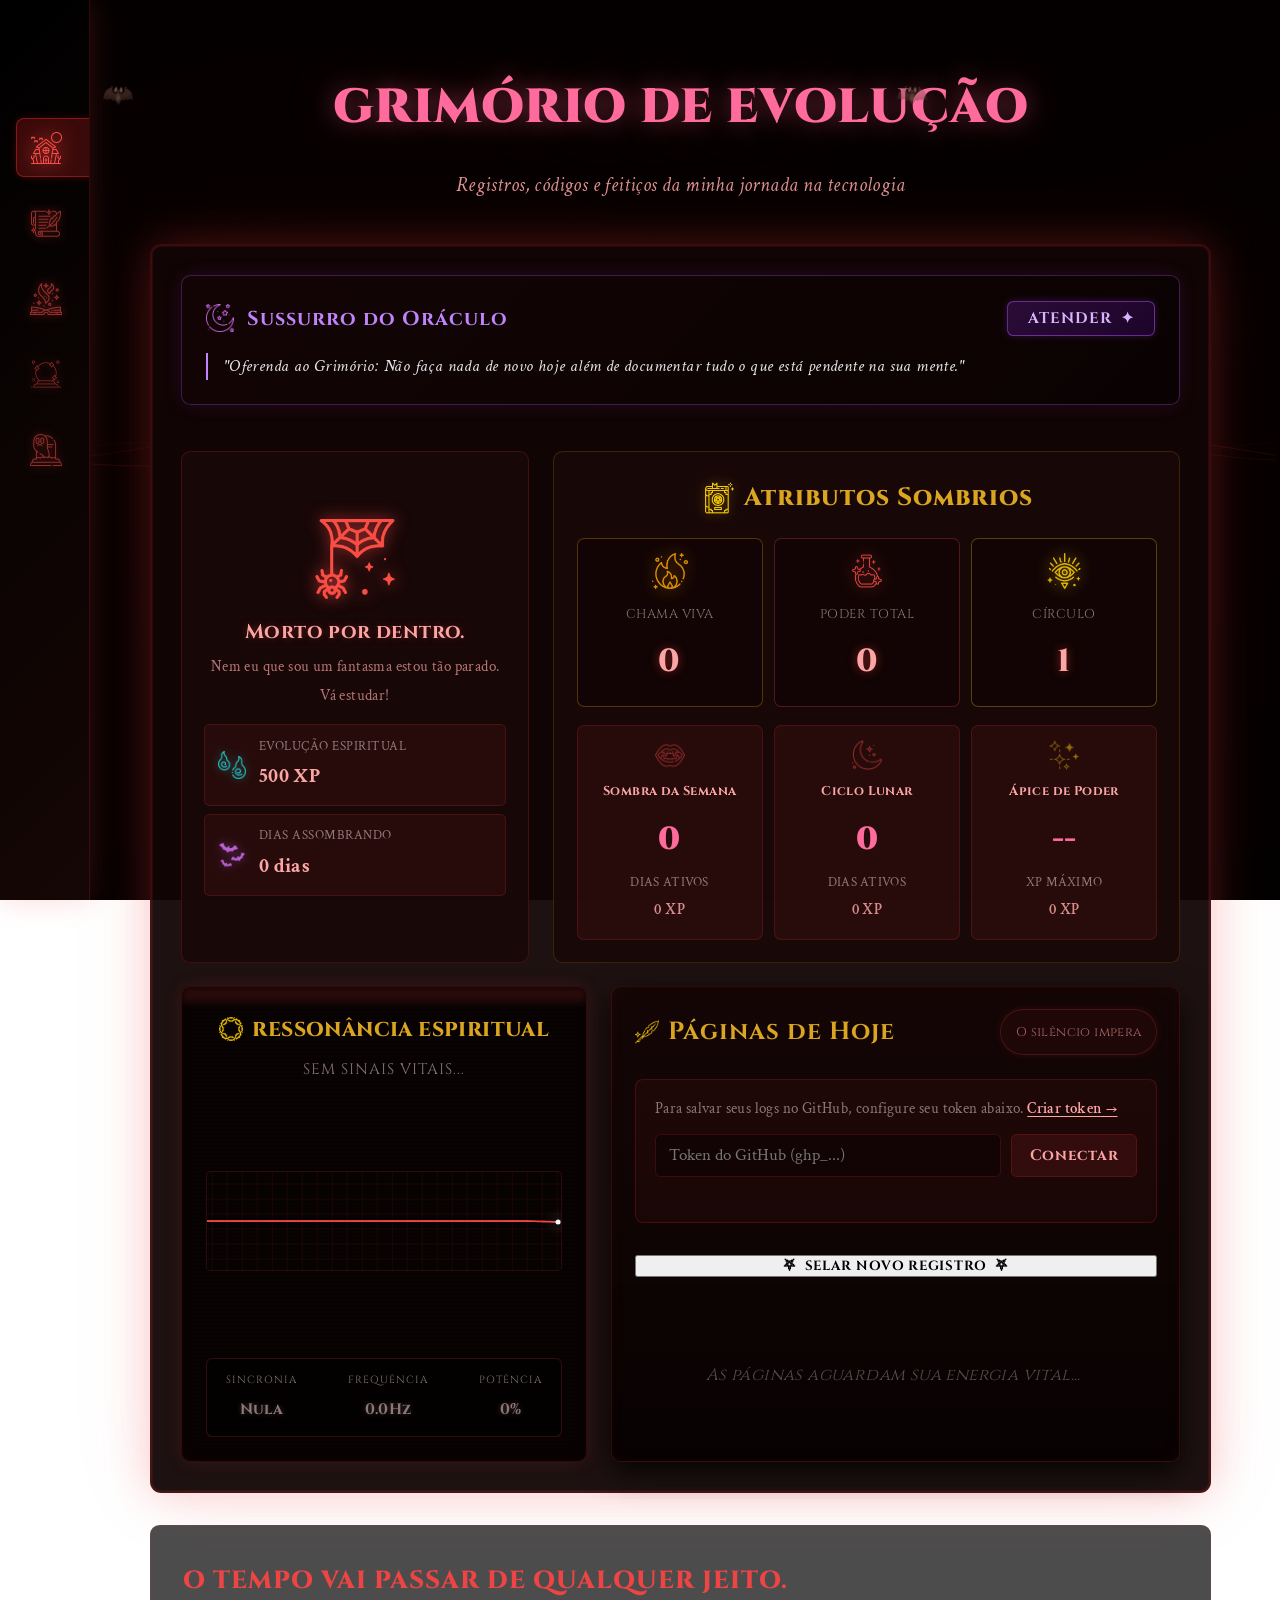
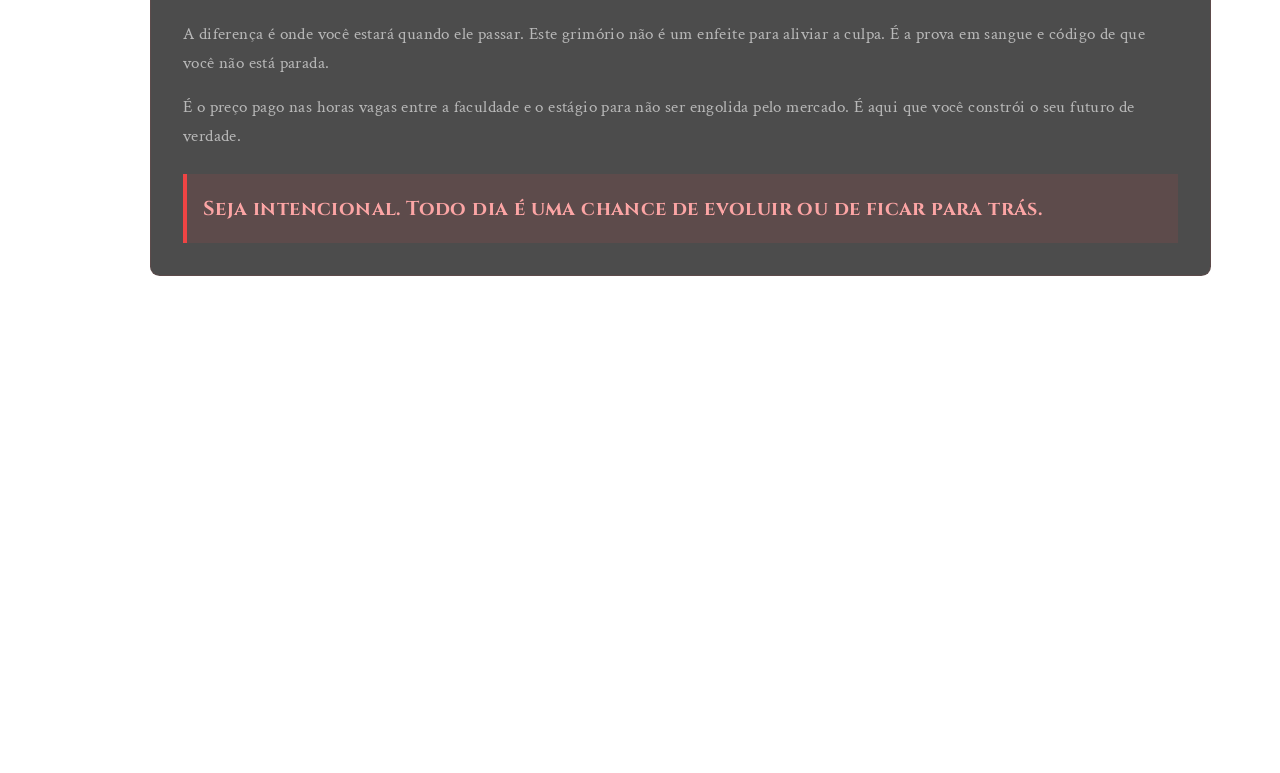
==== commit 6a8c385b: "modificando tasks" ====
--- a/index.html
+++ b/index.html
@@ -63,7 +63,10 @@
                                     <img src="img/moon_4139153.png" alt="Oráculo" class="oracle-icon">
                                     <h3 style="margin: 0;">Sussurro do Oráculo</h3>
                                 </div>
-                                <button id="completeQuestBtn" class="quest-btn" title="Cumprir Missão">✓</button>
+                                <button id="completeQuestBtn" class="quest-btn" title="Atender ao Chamado">
+                                    <span class="quest-btn-text">Atender</span>
+                                    <span class="quest-btn-icon">✦</span>
+                                </button>
                             </div>
                             <p id="dailyQuestText">As cartas estão a ser baralhadas...</p>
                         </div>
--- a/styles.css
+++ b/styles.css
@@ -635,37 +635,39 @@
 .magic-card-actions { display: flex; align-items: center; gap: 0.8rem; }
 .magic-card-xp { font-size: var(--fs-sm); color: #daa520; font-weight: bold; font-family: 'Cinzel', serif; text-shadow: 0 0 8px rgba(218, 165, 32, 0.3); }
 
-/* ── BOTÃO DE MISSÃO DO ORÁCULO ── */
+/* ── NOVO BOTÃO DE MISSÃO DO ORÁCULO ── */
 .quest-btn {
-    background: rgba(168, 85, 247, 0.1);
-    border: 1px solid rgba(168, 85, 247, 0.4);
-    color: #c084fc;
-    border-radius: 50%;
-    width: 32px; height: 32px;
-    display: flex; align-items: center; justify-content: center;
-    cursor: pointer; font-size: 1.2rem;
-    transition: all 0.3s cubic-bezier(0.34, 1.56, 0.64, 1);
+    background: linear-gradient(135deg, rgba(88, 28, 135, 0.4), rgba(59, 7, 100, 0.4));
+    border: 1px solid rgba(168, 85, 247, 0.5);
+    color: #d8b4fe;
+    border-radius: 0.4rem;
+    padding: 0.4rem 1.2rem;
+    display: flex; align-items: center; justify-content: center; gap: 0.6rem;
+    cursor: pointer; 
+    font-size: var(--fs-sm); font-family: 'Cinzel', serif; font-weight: bold; text-transform: uppercase; letter-spacing: 1px;
+    transition: all 0.4s cubic-bezier(0.34, 1.56, 0.64, 1);
+    animation: pulseQuest 2s infinite alternate;
+    box-shadow: 0 0 10px rgba(168, 85, 247, 0.2);
+}
+
+@keyframes pulseQuest {
+    0% { box-shadow: 0 0 5px rgba(168, 85, 247, 0.1); border-color: rgba(168, 85, 247, 0.3); }
+    100% { box-shadow: 0 0 20px rgba(168, 85, 247, 0.8), inset 0 0 10px rgba(168, 85, 247, 0.3); border-color: #c084fc; }
 }
 
 .quest-btn:hover {
-    background: rgba(168, 85, 247, 0.3);
-    box-shadow: 0 0 12px rgba(168, 85, 247, 0.5);
-    transform: scale(1.15);
-}
-
-/* Quando a missão está concluída (Fica verde/esmeralda) */
+    background: linear-gradient(135deg, rgba(88, 28, 135, 0.8), rgba(59, 7, 100, 0.8));
+    box-shadow: 0 0 25px rgba(168, 85, 247, 0.9), inset 0 0 15px rgba(168, 85, 247, 0.5) !important;
+    transform: translateY(-2px) scale(1.05) !important;
+    color: #fff;
+    border-color: #e9d5ff;
+    animation: none; 
+}
+
+/* Quando desaparece */
 .quest-btn.completed {
-    background: rgba(52, 211, 153, 0.2);
-    border-color: #34d399;
-    color: #34d399;
-    box-shadow: 0 0 15px rgba(52, 211, 153, 0.4);
-    cursor: default;
-    transform: none;
-}
-
-/* Risca o texto da missão */
-.quest-completed-text {
-    text-decoration: line-through;
-    opacity: 0.5;
-    transition: all 0.5s ease;
+    transform: scale(0.8) translateY(-10px) !important;
+    opacity: 0 !important;
+    pointer-events: none;
+    animation: none !important;
 }
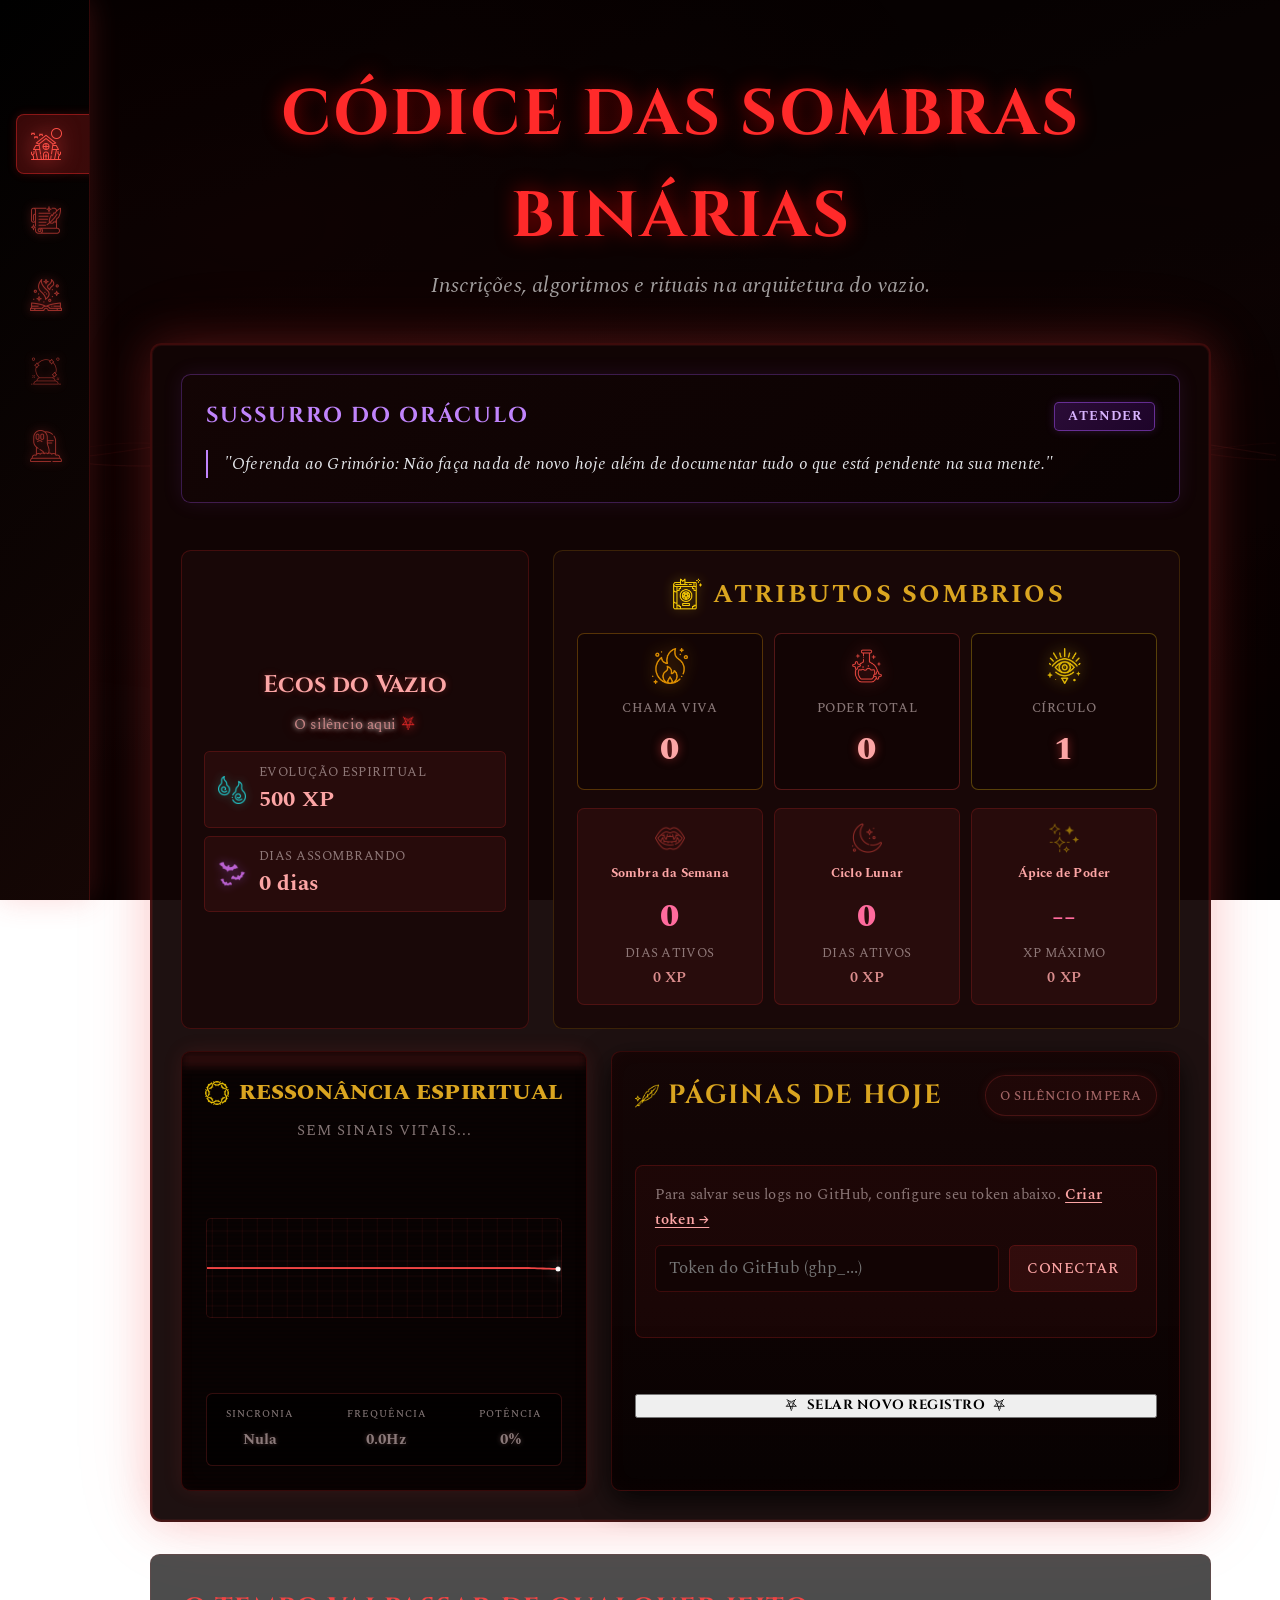
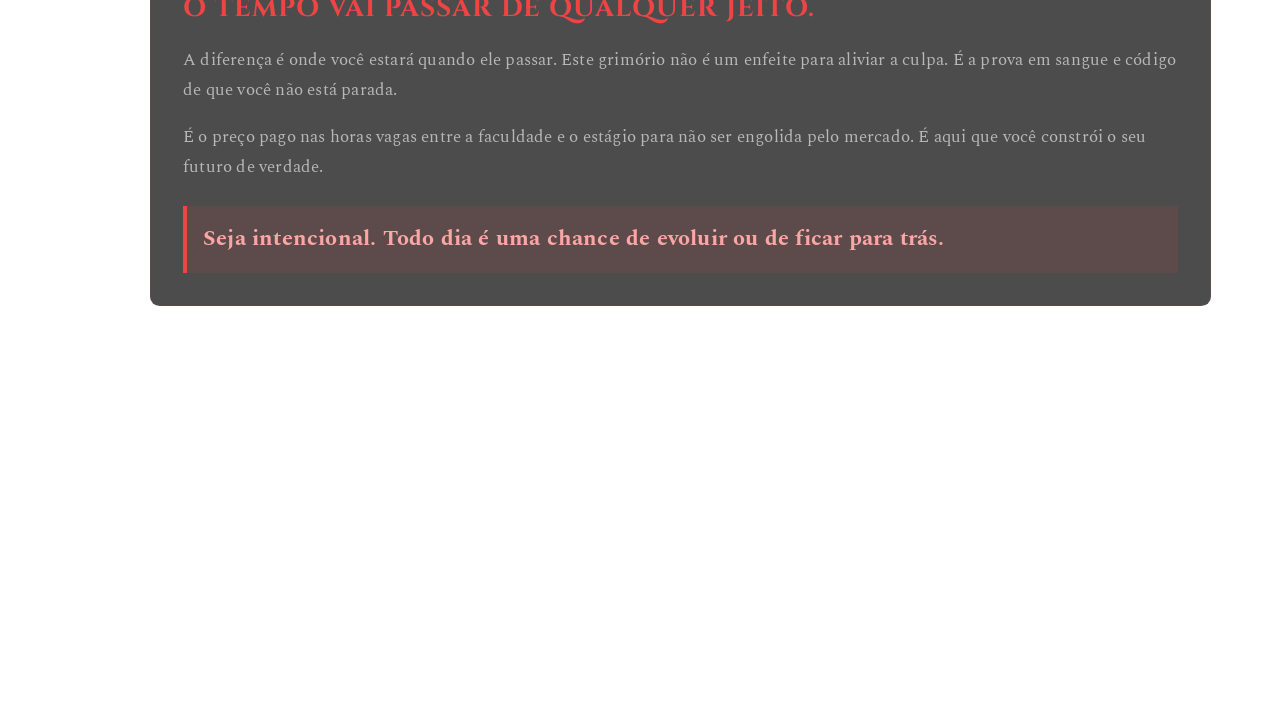
==== commit dcac3e1c: "atualizando emocões fantasmas" ====
--- a/index.html
+++ b/index.html
@@ -6,17 +6,12 @@
     <title>Grimório de Evolução</title>
     <link rel="icon" type="image/png" href="img/spell-book_12405234.png">
     <link rel="stylesheet" href="styles.css">
-    <link href="https://fonts.googleapis.com/css2?family=Cinzel:wght@400;600;700;800;900&family=Crimson+Text:ital,wght@0,400;0,600;1,400&display=swap" rel="stylesheet">
+    <link href="https://fonts.googleapis.com/css2?family=Cinzel:wght@400;700;900&family=Spectral:ital,wght@0,200;0,400;0,700;1,400&display=swap" rel="stylesheet">
     <script src="https://cdnjs.cloudflare.com/ajax/libs/gsap/3.12.2/gsap.min.js" defer></script>
 </head>
 <body>
 
 <div class="container">
-    <div class="bats">
-        <span class="bat">🦇</span>
-        <span class="bat">🦇</span>
-    </div>
-
     <nav class="sidebar" id="sidebar">
         <div class="sidebar-content">
             <h1 class="logo">Diary</h1>
@@ -46,40 +41,32 @@
     </nav>
 
     <div class="pages-container">
-
         <div class="page active" data-page="home">
             <section class="home-section">
                 <div class="home-hero">
-                    <h1>Grimório de Evolução</h1>
-                    <p class="home-subtitle">Registros, códigos e feitiços da minha jornada na tecnologia</p>
-                </div>
+    <h1>Códice das Sombras Binárias</h1>
+    <p class="home-subtitle">Inscrições, algoritmos e rituais na arquitetura do vazio.</p>
+</div>
 
                 <div class="home-content">
                     <div class="gamification-section">
-
                         <div class="oracle-box">
                             <div class="oracle-header" style="justify-content: space-between;">
                                 <div style="display: flex; align-items: center; gap: 0.8rem;">
-                                    <img src="img/moon_4139153.png" alt="Oráculo" class="oracle-icon">
                                     <h3 style="margin: 0;">Sussurro do Oráculo</h3>
                                 </div>
-                                <button id="completeQuestBtn" class="quest-btn" title="Atender ao Chamado">
-                                    <span class="quest-btn-text">Atender</span>
-                                    <span class="quest-btn-icon">✦</span>
-                                </button>
+                                <button id="completeQuestBtn" class="quest-btn" title="Atender ao Chamado">Atender</button>
+                                <div id="questDoneBadge" class="quest-done-badge">Selado ⛧</div>
                             </div>
                             <p id="dailyQuestText">As cartas estão a ser baralhadas...</p>
                         </div>
 
                         <div class="top-row">
                             <div class="emotional-widget">
-                                <div class="emotion-icon-container">
-                                    <img src="img/ghost_8493864.png" alt="Humor" class="emotion-icon" id="emotionIcon">
-                                </div>
-                                <div class="emotion-content">
-                                    <p class="emotion-status" id="emotionStatus">Materializando...</p>
-                                    <p class="emotion-message" id="emotionMessage">Traga alguma energia vital para este diário.</p>
-                                </div>
+    <div class="emotion-content">
+        <p class="emotion-status" id="emotionStatus" style="font-size: 1.5rem; margin-bottom: 0.5rem;">👻</p> 
+        <p class="emotion-message" id="emotionMessage">Aguardando invocação...</p>
+    </div>
                                 <div class="emotion-insights">
                                     <div class="emotion-insight">
                                         <img src="img/onibi.png" alt="Evolução" class="insight-icon color-spirit">
@@ -206,13 +193,14 @@
                         </div>
                     </div>
                 </section>
-            </div>
-<div class="brutal-motivation">
+                <div class="brutal-motivation">
                     <h2>O tempo vai passar de qualquer jeito.</h2>
                     <p>A diferença é onde você estará quando ele passar. Este grimório não é um enfeite para aliviar a culpa. É a prova em sangue e código de que você não está parada.</p>
                     <p>É o preço pago nas horas vagas entre a faculdade e o estágio para não ser engolida pelo mercado. É aqui que você constrói o seu futuro de verdade.</p>
                     <div class="brutal-highlight">Seja intencional. Todo dia é uma chance de evoluir ou de ficar para trás.</div>
                 </div>
+            </div>
+
             <div class="page" data-page="activities">
                 <section class="activities-section">
                     <div class="activities-header">
@@ -242,7 +230,6 @@
                     <div id="skillsGrid" class="skills-display-grid">
                         <div class="empty-skill-state">
                             <p>🔮 Nenhuma habilidade registrada ainda.</p>
-                            <p style="font-size:0.85rem; opacity:0.6; margin-top:0.5rem;">Clique em "Adicionar Habilidade" para começar.</p>
                         </div>
                     </div>
                 </section>
@@ -252,7 +239,6 @@
                 <section class="projects-page-section">
                     <div class="projects-page-header">
                         <h2>Obras & Artefatos</h2>
-                        <p class="section-intro">Projetos da faculdade, trabalhos do estágio e iniciativas pessoais — cada um com sua história.</p>
                         <button class="btn-secondary" id="addProjectBtn">+ Registrar Projeto</button>
                     </div>
                     <div id="projectsGrid" class="projects-display-grid">
@@ -266,162 +252,74 @@
             <div class="page" data-page="credits">
                 <section class="about-me" style="margin-top: 2rem;">
                     <h2>Pergaminho de Reconhecimento</h2>
-                    <p style="margin-bottom: 1.5rem;">As artes, ícones e feitiços visuais que adornam este grimório foram conjurados pelos seguintes mestres:</p>
                     <ul style="list-style: none; padding: 0;">
-                        <li style="padding: 0.8rem 0; border-bottom: 1px solid rgba(220,38,38,.08);">🦇 Ícones principais por <a href="https://www.flaticon.com/br/autores/freepik" target="_blank" class="gist-link">Freepik</a> no Flaticon.</li>
-                        <li style="padding: 0.8rem 0; border-bottom: 1px solid rgba(220,38,38,.08);">🦇 Artes místicas por <a href="https://www.flaticon.com/br/autores/umeicon" target="_blank" class="gist-link">Umeicon</a> no Flaticon.</li>
-                        <li style="padding: 0.8rem 0; border-bottom: 1px solid rgba(220,38,38,.08);">🦇 Elementos góticos por <a href="https://www.flaticon.com/br/autores/darius-dan" target="_blank" class="gist-link">Darius Dan</a> no Flaticon.</li>
-                        <li style="padding: 0.8rem 0;">🦇 Ilustrações sombrias por <a href="https://www.flaticon.com/br/autores/rina-agustina" target="_blank" class="gist-link">Rina agustina</a> no Flaticon.</li>
+                        <li style="padding: 0.8rem 0; border-bottom: 1px solid rgba(220,38,38,.08);">🦇 Ícones principais por Freepik no Flaticon.</li>
+                        <li style="padding: 0.8rem 0; border-bottom: 1px solid rgba(220,38,38,.08);">🦇 Artes místicas por Umeicon no Flaticon.</li>
                     </ul>
                 </section>
             </div>
-
+        </div> </div> <div id="logModal" class="modal">
+        <div class="modal-content modal-grimoire">
+            <button class="modal-close-btn" id="closeLogModal">✕</button>
+            <div class="modal-steps" id="modalSteps">
+                <div class="modal-step active" data-step="1">
+                    <h2 style="color: #ff6b9d; font-family: 'Cinzel', serif;">O que aconteceu hoje?</h2>
+                    <div class="form-group">
+                        <label for="logArea">Qual frente da jornada?</label>
+                        <select id="logArea">
+                            <option value="estagio">💼 Estágio (20 XP)</option>
+                            <option value="faculdade">🎓 Faculdade (20 XP)</option>
+                            <option value="estudo">📚 Estudo Extra (35 XP)</option>
+                            <option value="desafio">⚔️ Desafio Superado (45 XP)</option>
+                            <option value="conquista">🏆 Conquista (60 XP)</option>
+                        </select>
+                    </div>
+                    <div class="form-group">
+                        <label for="logTitle">Título do feito</label>
+                        <input type="text" id="logTitle" placeholder="Ex: Mapeei o processo de onboarding">
+                    </div>
+                    <div class="form-group">
+                        <label for="logDescription">Descrição (opcional)</label>
+                        <textarea id="logDescription" rows="3"></textarea>
+                    </div>
+                    <button class="btn-primary" id="btnStep1Next">Continuar →</button>
+                </div>
+                <div class="modal-step" data-step="2" style="display: none;">
+                    <h2 style="color: #ff6b9d; font-family: 'Cinzel', serif;">Aprofunde a experiência</h2>
+                    <div class="form-group">
+                        <label for="logEmotion">Humor</label>
+                        <select id="logEmotion">
+                            <option value="empolgada">🔥 Empolgada</option>
+                            <option value="frustrada">💀 Frustrada</option>
+                            <option value="exausta">🦇 Exausta</option>
+                            <option value="focada">👁️ Focada</option>
+                        </select>
+                    </div>
+                    <div class="form-group">
+                        <label for="logReason">Propósito</label>
+                        <textarea id="logReason" rows="3"></textarea>
+                    </div>
+                    <div style="display: flex; gap: 1rem;">
+                        <button class="btn-secondary" id="btnStep2Back">← Voltar</button>
+                        <button class="btn-primary" id="submitLogBtnFinal">⛧ Selar no Grimório</button>
+                    </div>
+                </div>
+            </div>
         </div>
-
-        <div id="logModal" class="modal">
-            <div class="modal-content modal-grimoire">
-                <button class="modal-close-btn" id="closeLogModal" style="float: right; background: none; border: none; color: #888; font-size: 1.5rem; cursor: pointer;">✕</button>
-                <div class="modal-steps" id="modalSteps">
-
-                    <div class="modal-step active" data-step="1">
-                        <div class="step-header" style="display: flex; align-items: center; gap: 0.8rem; margin-bottom: 1rem; border-bottom: 1px solid rgba(239,68,68,0.2); padding-bottom: 0.8rem;">
-                            <img src="img/feather-pen_6584407.png" alt="Passo 1" style="width: 24px; filter: invert(42%) sepia(93%) saturate(3012%) hue-rotate(336deg) brightness(101%) contrast(96%);">
-                            <h2 style="color: #ff6b9d; font-family: 'Cinzel', serif; font-size: 1.3rem; margin: 0;">O que aconteceu hoje?</h2>
-                        </div>
-                        <div class="form-group" style="margin-top: 1rem;">
-                            <label for="logArea">Qual frente da jornada?</label>
-                            <select id="logArea" style="width: 100%; padding: 0.8rem; background: var(--surface); color: var(--text-accent); border: 1px solid var(--border); border-radius: 0.4rem;">
-                                <option value="estagio">💼 Estágio (20 XP)</option>
-                                <option value="faculdade">🎓 Faculdade (20 XP)</option>
-                                <option value="estudo">📚 Estudo Extra (35 XP)</option>
-                                <option value="desafio">⚔️ Desafio Superado (45 XP)</option>
-                                <option value="conquista">🏆 Conquista (60 XP)</option>
-                            </select>
-                        </div>
-                        <div class="form-group">
-                            <label for="logTitle">O que você fez ou aprendeu?</label>
-                            <input type="text" id="logTitle" placeholder="Ex: Mapeei o processo de onboarding do estágio" required style="width: 100%; padding: 0.8rem; background: var(--surface); color: var(--text-accent); border: 1px solid var(--border); border-radius: 0.4rem;">
-                        </div>
-                        <div class="form-group">
-                            <label for="logDescription">Descreva com mais detalhe (opcional)</label>
-                            <textarea id="logDescription" placeholder="O que aconteceu? Como foi?" rows="3" style="width: 100%; padding: 0.8rem; background: var(--surface); color: var(--text-accent); border: 1px solid var(--border); border-radius: 0.4rem; resize: vertical;"></textarea>
-                        </div>
-                        <button class="btn-primary" id="btnStep1Next" style="margin-top: 1rem; width: 100%;">Continuar →</button>
-                    </div>
-
-                    <div class="modal-step" data-step="2" style="display: none;">
-                        <div class="step-header" style="display: flex; align-items: center; gap: 0.8rem; margin-bottom: 1rem; border-bottom: 1px solid rgba(239,68,68,0.2); padding-bottom: 0.8rem;">
-                            <img src="img/magic-ball_3929961.png" alt="Passo 2" style="width: 24px; filter: invert(42%) sepia(93%) saturate(3012%) hue-rotate(336deg) brightness(101%) contrast(96%);">
-                            <h2 style="color: #ff6b9d; font-family: 'Cinzel', serif; font-size: 1.3rem; margin: 0;">Aprofunde a experiência</h2>
-                        </div>
-                        <div class="form-group" style="margin-top: 1rem;">
-                            <label for="logEmotion">Como você se sentiu?</label>
-                            <select id="logEmotion" style="width: 100%; padding: 0.8rem; background: var(--surface); color: var(--text-accent); border: 1px solid var(--border); border-radius: 0.4rem;">
-                                <option value="empolgada">🔥 Empolgada / Fez sentido!</option>
-                                <option value="frustrada">💀 Frustrada, mas não derrotada</option>
-                                <option value="exausta">🦇 Exausta... sugou minha alma</option>
-                                <option value="focada">👁️ Focada / Em estado de flow</option>
-                            </select>
-                        </div>
-                        <div class="form-group">
-                            <label for="logReason">Por que isso é importante para o seu futuro?</label>
-                            <textarea id="logReason" placeholder="Reflita por 1 minuto. O que isso muda?" rows="3" style="width: 100%; padding: 0.8rem; background: var(--surface); color: var(--text-accent); border: 1px solid var(--border); border-radius: 0.4rem; resize: vertical;"></textarea>
-                        </div>
-                        <div style="display: flex; gap: 1rem; margin-top: 1rem;">
-                            <button class="btn-secondary" id="btnStep2Back" style="flex: 1;">← Voltar</button>
-                            <button class="btn-primary" id="submitLogBtnFinal" style="flex: 2; background: linear-gradient(135deg, #450a0a, #7f1d1d);">⛧ Selar no Grimório</button>
-                        </div>
-                    </div>
-
-                </div>
-            </div>
-        </div>
-
-        <div id="skillModal" class="modal">
-            <div class="modal-content">
-                <button class="modal-close-btn" id="closeSkillModal" style="float: right; background: none; border: none; color: #888; font-size: 1.5rem; cursor: pointer;">✕</button>
-                <h2 style="color: #ff6b9d; font-family: 'Cinzel', serif; margin-bottom: 1.5rem;">Registrar Habilidade</h2>
-                <div class="form-group">
-                    <label>Nome da habilidade</label>
-                    <input type="text" id="skillName" placeholder="Ex: JavaScript, Figma, SQL..." style="width: 100%; padding: 0.8rem; background: var(--surface); color: var(--text-accent); border: 1px solid var(--border); border-radius: 0.4rem;">
-                </div>
-                <div class="form-group">
-                    <label>Categoria</label>
-                    <select id="skillCategory" style="width: 100%; padding: 0.8rem; background: var(--surface); color: var(--text-accent); border: 1px solid var(--border); border-radius: 0.4rem;">
-                        <option value="tecnica">💻 Técnica (Linguagens/Código)</option>
-                        <option value="processo">📐 Processo & Metodologia</option>
-                        <option value="ferramenta">🔧 Ferramenta Digital</option>
-                        <option value="comportamento">🤝 Comportamento (Soft Skill)</option>
-                    </select>
-                </div>
-                <div class="form-group">
-                    <label>Nível atual: <span id="skillLevelLabel" style="color: #fca5a5;">Iniciante (20%)</span></label>
-                    <input type="range" id="skillLevel" min="5" max="100" value="20" style="width: 100%; margin-top: 0.5rem;">
-                </div>
-                <div class="form-group">
-                    <label>Descrição curta (opcional)</label>
-                    <input type="text" id="skillDesc" placeholder="O que você sabe fazer com isso?" style="width: 100%; padding: 0.8rem; background: var(--surface); color: var(--text-accent); border: 1px solid var(--border); border-radius: 0.4rem;">
-                </div>
-                <button class="btn-primary" id="saveSkillBtn" style="width: 100%; margin-top: 1rem;">Inscrever no Tomo</button>
-            </div>
-        </div>
-
-        <div id="projectModal" class="modal">
-            <div class="modal-content">
-                <button class="modal-close-btn" id="closeProjectModal" style="float: right; background: none; border: none; color: #888; font-size: 1.5rem; cursor: pointer;">✕</button>
-                <h2 style="color: #ff6b9d; font-family: 'Cinzel', serif; margin-bottom: 1.5rem;">Registrar Projeto</h2>
-                <div class="form-group">
-                    <label>Nome do projeto</label>
-                    <input type="text" id="projectName" placeholder="Ex: Sistema de Onboarding" style="width: 100%; padding: 0.8rem; background: var(--surface); color: var(--text-accent); border: 1px solid var(--border); border-radius: 0.4rem;">
-                </div>
-                <div class="form-group">
-                    <label>Tipo</label>
-                    <select id="projectType" style="width: 100%; padding: 0.8rem; background: var(--surface); color: var(--text-accent); border: 1px solid var(--border); border-radius: 0.4rem;">
-                        <option value="pessoal">🌙 Pessoal</option>
-                        <option value="faculdade">🎓 Faculdade</option>
-                        <option value="estagio">💼 Estágio</option>
-                    </select>
-                </div>
-                <div class="form-group">
-                    <label>O que você fez neste projeto?</label>
-                    <textarea id="projectWhat" placeholder="Descreva o que foi feito..." rows="3" style="width: 100%; padding: 0.8rem; background: var(--surface); color: var(--text-accent); border: 1px solid var(--border); border-radius: 0.4rem; resize: vertical;"></textarea>
-                </div>
-                <div class="form-group">
-                    <label>O que você aprendeu?</label>
-                    <textarea id="projectLearned" placeholder="Quais habilidades ou conhecimentos ganhou?" rows="3" style="width: 100%; padding: 0.8rem; background: var(--surface); color: var(--text-accent); border: 1px solid var(--border); border-radius: 0.4rem; resize: vertical;"></textarea>
-                </div>
-                <button class="btn-primary" id="saveProjectBtn" style="width: 100%; margin-top: 1rem;">Conjurar Projeto</button>
-            </div>
-        </div>
-
-        <div id="deleteConfirmModal" class="modal">
-            <div class="modal-content" style="max-width: 400px; text-align: center;">
-                <h2 style="color: #ef4444; margin-bottom: 1rem; font-family: 'Cinzel', serif;">Expurgar Registro?</h2>
-                <p style="color: #c8c8c8; margin-bottom: 2rem;">Seus pontos de XP serão recalculados.</p>
-                <div style="display: flex; gap: 1rem; justify-content: center;">
-                    <button class="btn-secondary" id="cancelDeleteBtn" style="flex: 1;">Cancelar</button>
-                    <button class="btn-primary" id="confirmDeleteBtn" style="flex: 1; background: rgba(220,38,38,0.8);">Sim, expurgar</button>
-                </div>
-            </div>
-        </div>
-<div id="questModal" class="modal">
-        <div class="modal-content" style="border-color: rgba(168, 85, 247, 0.4); box-shadow: 0 12px 50px rgba(0,0,0,.8), 0 0 35px rgba(168, 85, 247, 0.2);">
-            <button class="modal-close-btn" id="closeQuestModal" style="float: right; background: none; border: none; color: #888; font-size: 1.5rem; cursor: pointer; position: relative; z-index: 10;">✕</button>
+    </div>
+
+    <div id="questModal" class="modal">
+        <div class="modal-content" style="border-color: rgba(168, 85, 247, 0.4); box-shadow: 0 12px 50px rgba(0,0,0,.9), 0 0 35px rgba(168, 85, 247, 0.15); padding: 2rem;">
+            <button class="modal-close-btn" id="closeQuestModal">✕</button>
             <div style="display: flex; align-items: center; gap: 0.8rem; margin-bottom: 1.5rem;">
-                <img src="img/moon_4139153.png" alt="Oráculo" style="width: 28px; filter: invert(61%) sepia(56%) saturate(3474%) hue-rotate(236deg) brightness(98%) contrast(96%);">
-                <h2 style="color: #c084fc; font-family: 'Cinzel', serif; margin: 0;">Completar Missão Mística</h2>
-            </div>
-            
-            <p id="questModalText" style="margin-bottom: 1.5rem; font-style: italic; color: #e5e7eb; border-left: 2px solid #c084fc; padding-left: 1rem; line-height: 1.6;"></p>
-            
-            <div class="form-group">
-                <label style="color: #d8b4fe;">Como cumpriu o sussurro do oráculo hoje?</label>
-                <textarea id="questAnswer" placeholder="Descreva sua jornada..." rows="4" style="width: 100%; padding: 0.8rem; background: rgba(10,2,2,0.9); color: var(--text-accent); border: 1px solid rgba(168, 85, 247, 0.4); border-radius: 0.4rem; resize: vertical; position: relative; z-index: 10;"></textarea>
-            </div>
-            
-            <button class="btn-primary" id="saveQuestBtn" style="width: 100%; margin-top: 1rem; background: linear-gradient(135deg, #4c1d95, #7e22ce); border-color: #a855f7; box-shadow: 0 0 15px rgba(168,85,247,0.3); color: #fff; position: relative; z-index: 10;">
-                Reivindicar Recompensa (60 XP)
-            </button>
+                <h2 style="color: #c084fc; font-family: 'Cinzel', serif; margin: 0; font-size: 1.4rem; letter-spacing: 1px;">O Ritual de Consagração</h2>
+            </div>
+            <p id="questModalText" style="margin-bottom: 1.8rem; font-style: italic; color: #e5e7eb; border-left: 2px solid #c084fc; padding-left: 1.2rem; line-height: 1.6; font-size: 0.95rem; opacity: 0.9;"></p>
+            <div class="form-group" style="margin-bottom: 0;">
+                <label style="color: #d8b4fe; font-family: 'Cinzel', serif; font-size: 0.9rem; letter-spacing: 1px;">Inscreva seu relato no pergaminho das sombras:</label>
+                <textarea id="questAnswer" placeholder="O caos foi ordenado da seguinte forma..." rows="4"></textarea>
+            </div>
+            <button id="saveQuestBtn" class="modal-quest-btn">Transmutar Energia (60 XP)</button>
         </div>
     </div>
 
--- a/styles.css
+++ b/styles.css
@@ -1,6 +1,12 @@
 * { margin: 0; padding: 0; box-sizing: border-box; }
 
 :root {
+    /* --- FONTES MÍSTICAS --- */
+   --font-gothic:  'Cinzel', serif;        /* Títulos: Estilo Romano Atemporal */
+    --font-reading: 'Spectral', serif;      /* Corpo: Serifada Elegante e Legível */
+    --font-ui:      'Spectral', serif;      /* UI: Mantendo a consistência Spectral */
+    --font-code:    'Fira Code', monospace;         /* Código */
+
     --red: #dc2626;
     --red-dim: rgba(220,38,38,0.25);
     --red-glow: rgba(239,68,68,0.4);
@@ -15,9 +21,9 @@
 
     --fs-xs:   clamp(0.7rem,  1.4vw, 0.8rem);
     --fs-sm:   clamp(0.82rem, 1.7vw, 0.95rem);
-    --fs-base: clamp(0.95rem, 2vw,   1.05rem);
-    --fs-md:   clamp(1.05rem, 2.3vw, 1.25rem);
-    --fs-lg:   clamp(1.2rem,  2.8vw, 1.55rem);
+    --fs-base: clamp(0.95rem, 2vw, 1.05rem);
+    --fs-md:   clamp(1.15rem, 2.3vw, 1.35rem);
+    --fs-lg:   clamp(1.3rem,  2.8vw, 1.65rem);
     --fs-xl:   clamp(1.5rem,  3.5vw, 2rem);
     --fs-hero: clamp(1.7rem,  4.5vw, 3rem);
 }
@@ -37,13 +43,13 @@
 
 /* ── BASE ── */
 body {
-    font-family: 'Crimson Text', Georgia, serif;
+    font-family: var(--font-reading);
     background: linear-gradient(160deg, #000 0%, #180808 55%, #000 100%);
     background-attachment: fixed;
     color: var(--text);
     font-size: var(--fs-base);
-    line-height: 1.85;
-    letter-spacing: 0.4px;
+    line-height: 1.6;          /* Spectral flui melhor com 1.6 do que com 1.95 */
+    letter-spacing: 0.2px;
     overflow-x: hidden;
 }
 
@@ -58,15 +64,19 @@
     animation: atmo 22s ease-in-out infinite;
 }
 
-h1,h2,h3,h4 { font-family: 'Cinzel', serif; font-weight: 700; letter-spacing: 1px; }
-h1 { font-size: var(--fs-hero); font-weight: 900; }
-h2 { font-size: var(--fs-xl); font-weight: 800; }
-h3 { font-size: var(--fs-lg); font-weight: 700; }
-
-button, .btn-primary, .btn-secondary {
-    font-family: 'Cinzel', serif;
-    font-weight: 700;
-    letter-spacing: 0.7px;
+h1, h2, h3, h4, .sidebar .logo {
+    font-family: var(--font-gothic);
+    font-weight: 700;          /* Cinzel fica excelente em negrito */
+    letter-spacing: 2px;
+    text-transform: uppercase; /* Reforça o estilo "inscrição romana" */
+}
+
+button, .btn-primary, .btn-secondary, .nav-text, .stat-label, .hb-label,
+.area-tag, .last-log-text, .quest-done-badge {
+    font-family: var(--font-ui);
+    font-weight: 500;          /* Spectral Medium para botões */
+    letter-spacing: 0.5px;
+    text-transform: uppercase;
 }
 
 /* ── DECORAÇÕES (Rosas e Morcegos) ── */
@@ -153,18 +163,23 @@
 
 .home-section  { padding: 2rem 0; }
 .home-hero     { text-align:center; margin-bottom:2.5rem; }
-.home-hero h1  {
-    color: #ff6b9d; text-transform: uppercase; margin-bottom: .9rem;
-    text-shadow: 0 0 25px rgba(255,107,157,.4), 0 0 55px rgba(220,38,38,.25);
-    animation: heroGlow 4s ease-in-out infinite;
-}
-.home-subtitle { font-size:var(--fs-md); color:#fca5a5; font-style:italic; opacity:.88; }
-
-/* LAYOUT PRINCIPAL DA HOME (Uma coluna com espaçamento) */
-.home-content  { 
-    display:flex; 
-    flex-direction:column; 
-    gap:2.5rem; 
+.home-hero h1 {
+    font-size: 4rem;
+    color: #ff2a2a;
+    text-shadow: 0 0 20px rgba(255,0,0,0.5);
+}
+.home-subtitle {
+    font-family: var(--font-reading);
+    font-size: var(--fs-md);
+    font-style: italic;
+    opacity: .8;
+}
+
+/* LAYOUT PRINCIPAL DA HOME */
+.home-content  {
+    display:flex;
+    flex-direction:column;
+    gap:2.5rem;
 }
 
 /* ── GAMIFICATION PRINCIPAL ── */
@@ -177,12 +192,12 @@
 
 .top-row { display: grid; grid-template-columns: 1fr 1.8fr; gap: 1.5rem; align-items: stretch; width: 100%; }
 
-.bottom-row { 
-    display: grid; 
-    grid-template-columns: 1fr 1.4fr; 
-    gap: 1.5rem; 
-    align-items: stretch; 
-    width: 100%; 
+.bottom-row {
+    display: grid;
+    grid-template-columns: 1fr 1.4fr;
+    gap: 1.5rem;
+    align-items: start;
+    width: 100%;
 }
 
 /* ── EMOTIONAL WIDGET (FANTASMA) ── */
@@ -197,7 +212,11 @@
     animation: emoPulse 2.5s ease-in-out infinite;
 }
 .emotion-content { text-align:center; }
-.emotion-status  { font-size: var(--fs-md); font-weight: 700; color: var(--text-accent); margin: 0 0 .2rem; font-family: 'Cinzel', serif; text-shadow: 0 0 7px rgba(239,68,68,.35); }
+.emotion-status  {
+    font-size: var(--fs-md); font-weight: 700; color: var(--text-accent); margin: 0 0 .2rem;
+    font-family: var(--font-ui);
+    text-shadow: 0 0 7px rgba(239,68,68,.35);
+}
 .emotion-message { font-size:var(--fs-sm); color:rgba(252,165,165,.7); margin:0; }
 .emotion-insights { display:flex; flex-direction:column; gap:.5rem; width:100%; }
 .emotion-insight {
@@ -222,7 +241,8 @@
     padding: 1.4rem; display: flex; flex-direction:column; justify-content:space-between; gap:1.1rem;
 }
 .stats-title {
-    font-size: var(--fs-lg); color: #daa520; margin: 0; font-family: 'Cinzel', serif;
+    font-size: var(--fs-lg); color: #daa520; margin: 0;
+    font-family: var(--font-ui);
     display: flex; align-items: center; justify-content: center; gap: 0.6rem;
 }
 .title-icon {
@@ -247,12 +267,9 @@
 .stat-icon.color-level { filter: invert(82%) sepia(35%) saturate(1487%) hue-rotate(352deg) brightness(103%) contrast(103%) drop-shadow(0 0 8px rgba(250, 204, 21, 0.6)); }
 
 .quick-stat:hover .stat-icon { opacity: 1; transform: translateY(-5px) scale(1.15); }
-.quick-stat:hover .stat-icon.color-streak { drop-shadow: 0 0 15px rgba(245, 158, 11, 1); }
-.quick-stat:hover .stat-icon.color-xp { drop-shadow: 0 0 15px rgba(239, 68, 68, 1); }
-.quick-stat:hover .stat-icon.color-level { drop-shadow: 0 0 15px rgba(250, 204, 21, 1); }
-
-.stat-label  { font-size:var(--fs-xs); color:var(--text-soft); font-family:'Cinzel',serif; text-transform:uppercase; letter-spacing:.5px; }
-.quick-value { font-size:var(--fs-xl); font-weight:800; color:var(--text-accent); font-family:'Cinzel',serif; text-shadow:0 0 10px rgba(239,68,68,.5); }
+
+.stat-label  { font-size:var(--fs-xs); color:var(--text-soft); font-family: var(--font-ui); text-transform:uppercase; letter-spacing:.5px; }
+.quick-value { font-size:var(--fs-xl); font-weight:800; color:var(--text-accent); font-family: var(--font-ui); text-shadow:0 0 10px rgba(239,68,68,.5); }
 
 .performance-insights { display:flex; gap:.7rem; flex-wrap:wrap; }
 .insight-card {
@@ -272,18 +289,21 @@
 }
 .insight-card:hover .insight-card-icon.color-ouro { filter: invert(82%) sepia(35%) saturate(1487%) hue-rotate(352deg) brightness(103%) contrast(103%) drop-shadow(0 0 12px rgba(250, 204, 21, 0.9)); }
 
-.insight-header { font-size:var(--fs-xs); font-weight:700; color:var(--text-accent); margin-bottom:.45rem; font-family:'Cinzel',serif; }
-.insight-big    { font-size:var(--fs-xl); font-weight:900; color:#ff6b9d; font-family:'Cinzel',serif; }
+.insight-header { font-size:var(--fs-xs); font-weight:700; color:var(--text-accent); margin-bottom:.45rem; font-family: var(--font-ui); }
+.insight-big    { font-size:var(--fs-xl); font-weight:900; color:#ff6b9d; font-family: var(--font-ui); }
 .insight-sub    { font-size:var(--fs-xs); color:var(--text-soft); text-transform:uppercase; letter-spacing:.3px; margin:.1rem 0; }
 .insight-xp     { font-size:var(--fs-sm); font-weight:600; color:rgba(252,165,165,.85); }
 
 /* ── HEARTBEAT (RESSONÂNCIA) ── */
-.heartbeat-section {
+.heartbeat-section, .daily-reminder {
+    height: 440px !important;
+    display: flex;
+    flex-direction: column;
     background: rgba(8,2,2,.92); border: 1.5px solid var(--border); border-radius: .6rem;
     padding: 1.5rem; box-shadow: 0 0 20px rgba(239,68,68,.1), inset 0 0 18px rgba(239,68,68,.03);
     position: relative; overflow: hidden;
     display: flex; flex-direction: column; justify-content: space-between; gap: 1.5rem;
-    min-height: 320px; /* Isso garante que o monitor fique do tamanho certo, sem espremer! */
+    min-height: 320px;
 }
 .heartbeat-section::after {
     content: ''; position: absolute; inset: 0; pointer-events: none; z-index: 5;
@@ -294,21 +314,19 @@
     background: rgba(239, 68, 68, 0.15); filter: blur(4px); animation: radarScan 3s linear infinite;
 }
 
-/* O Topo (Título e Status) */
 .heartbeat-header { display:flex; flex-direction: column; align-items:center; gap: 0.5rem; position: relative; z-index: 10; }
-.heartbeat-title { 
-    font-size: var(--fs-md); font-weight: 800; color: #daa520; 
-    font-family: 'Cinzel', serif; display: flex; align-items: center; gap: 0.6rem; white-space: nowrap; 
+.heartbeat-title {
+    font-size: var(--fs-md); font-weight: 800; color: #daa520;
+    font-family: var(--font-ui); display: flex; align-items: center; gap: 0.6rem; white-space: nowrap;
 }
 .monitor-icon {
     width: 24px; height: 24px; object-fit: contain;
     filter: invert(82%) sepia(35%) saturate(1487%) hue-rotate(352deg) brightness(103%) contrast(103%);
     animation: pulsoFantasma 1.5s infinite alternate;
 }
-.heartbeat-status { font-size:var(--fs-sm); color:var(--text-soft); font-family:'Cinzel',serif; transition:color .5s; text-transform: uppercase; letter-spacing: 1px;}
+.heartbeat-status { font-size:var(--fs-sm); color:var(--text-soft); font-family: var(--font-ui); transition:color .5s; text-transform: uppercase; letter-spacing: 1px;}
 .heartbeat-status.active { color:#ef4444; text-shadow:0 0 7px rgba(239,68,68,.5); animation:statusPulse 1s ease-in-out infinite; }
 
-/* O Gráfico */
 .heartbeat-canvas {
     width: 100%; height: 100px; display: block; border-radius: .3rem; background-position: center center;
     background-image: linear-gradient(rgba(239, 68, 68, 0.08) 1px, transparent 1px), linear-gradient(90deg, rgba(239, 68, 68, 0.08) 1px, transparent 1px);
@@ -316,7 +334,6 @@
     position: relative; z-index: 10;
 }
 
-/* O Rodapé com as Informações (ESSA ERA A PARTE QUE FALTAVA!) */
 .heartbeat-footer {
     display: flex; justify-content: space-between; align-items: center;
     background: rgba(0, 0, 0, 0.6); border: 1px solid rgba(239, 68, 68, 0.2);
@@ -324,10 +341,10 @@
     position: relative; z-index: 10;
 }
 .hb-stat { display: flex; flex-direction: column; align-items: center; gap: 0.3rem; }
-.hb-label { font-size: 0.65rem; color: var(--text-soft); text-transform: uppercase; letter-spacing: 1px; font-family: 'Cinzel', serif; }
-.hb-value { font-size: var(--fs-sm); color: #fca5a5; font-weight: bold; font-family: 'Cinzel', serif; text-shadow: 0 0 5px rgba(252, 165, 165, 0.3); }
-
-/* ── GRIMÓRIO & PERGAMINHOS DE VIDRO (LOGS DE HOJE) ── */
+.hb-label { font-size: 0.65rem; color: var(--text-soft); text-transform: uppercase; letter-spacing: 1px; font-family: var(--font-ui); }
+.hb-value { font-size: var(--fs-sm); color: #fca5a5; font-weight: bold; font-family: var(--font-ui); text-shadow: 0 0 5px rgba(252, 165, 165, 0.3); }
+
+/* ── GRIMÓRIO & LOGS ── */
 .daily-reminder {
     background: linear-gradient(180deg, rgba(20, 5, 5, 0.9), rgba(8, 2, 2, 0.95));
     border: 1px solid rgba(220, 38, 38, 0.2); border-radius: .6rem; padding: 1.4rem;
@@ -336,18 +353,24 @@
 }
 
 .logs-header { display:flex; justify-content:space-between; align-items:center; flex-wrap:wrap; gap:.7rem; margin-bottom:1.5rem; }
-.logs-header h3 { font-size:var(--fs-lg); color:#daa520; margin:0; font-family:'Cinzel',serif; }
+.logs-header h3 { font-size:var(--fs-lg); color:#daa520; margin:0; font-family: var(--font-gothic); }
 
 .last-log-badge {
     padding: .4rem .9rem; background: rgba(239,68,68,.05); border: 1px solid rgba(239,68,68,.2);
     border-radius: 2rem; max-width: 300px; box-shadow: 0 0 10px rgba(239,68,68,.1);
 }
-.last-log-text { font-size:var(--fs-xs); color:rgba(252,165,165,.6); font-family:'Cinzel',serif; white-space:nowrap; overflow:hidden; text-overflow:ellipsis; }
+.last-log-text { font-size:var(--fs-xs); color:rgba(252,165,165,.6); font-family: var(--font-ui); white-space:nowrap; overflow:hidden; text-overflow:ellipsis; }
 
 .logs-list {
-    margin-top: 1.2rem; max-height: 280px; overflow-y: auto;
-    display: flex; flex-direction:column; gap:.6rem; padding-right: 5px;
-    scrollbar-width: thin; scrollbar-color: rgba(239,68,68,.25) transparent;
+    margin-top: 1rem;
+    flex: 1;
+    overflow-y: auto;
+    padding-right: 5px;
+    display: flex;
+    flex-direction: column;
+    gap: 0.6rem;
+    scrollbar-width: thin;
+    scrollbar-color: rgba(239, 68, 68, 0.25) transparent;
 }
 
 .log-item {
@@ -367,12 +390,14 @@
 
 .log-xp {
     background: transparent; color: #daa520; padding:.15rem .6rem; border-radius:2px;
-    font-size:var(--fs-xs); font-weight:700; border:1px solid rgba(218, 165, 32, 0.3); text-shadow: 0 0 5px rgba(218, 165, 32, 0.4);
+    font-size:var(--fs-xs); font-weight:700; border:1px solid rgba(218, 165, 32, 0.3);
+    text-shadow: 0 0 5px rgba(218, 165, 32, 0.4);
+    font-family: var(--font-ui);
 }
 
 .area-tag  {
     font-size: 0.65rem; padding: .2rem .6rem; border-radius: 2px;
-    font-family: 'Cinzel', serif; font-weight: 800; text-transform: uppercase; letter-spacing: 1px;
+    font-family: var(--font-ui); font-weight: 800; text-transform: uppercase; letter-spacing: 1px;
 }
 .area-estagio   { background:rgba(168,85,247,.1); color:#c084fc; border:1px solid rgba(168,85,247,.3); }
 .area-faculdade { background:rgba(56,189,248,.1); color:#7dd3fc; border:1px solid rgba(56,189,248,.3); }
@@ -388,47 +413,40 @@
 .gist-inputs { display:flex; gap:.6rem; flex-wrap:wrap; }
 .gist-input {
     flex:1; min-width:220px; background: var(--surface); border: 1.5px solid var(--border);
-    color: var(--text-accent); padding: .6rem .85rem; border-radius: .35rem; font-family: 'Crimson Text', serif;
+    color: var(--text-accent); padding: .6rem .85rem; border-radius: .35rem;
+    font-family: var(--font-reading);
     font-size: var(--fs-base); transition: border-color .25s;
 }
 .gist-input:focus { outline:none; border-color:rgba(239,68,68,.65); box-shadow:0 0 14px rgba(239,68,68,.22); }
-.gist-status { margin-top:.6rem; font-size:var(--fs-xs); font-family:'Cinzel',serif; min-height:1.2rem; }
+.gist-status { margin-top:.6rem; font-size:var(--fs-xs); font-family: var(--font-ui); min-height:1.2rem; }
 .gist-status.ok { color:#4ade80; }
 .gist-status.error { color:#f87171; }
 .gist-config.hidden { display:none; }
 
 .btn-primary {
-    background: linear-gradient(135deg, rgba(239,68,68,.3), rgba(200,50,50,.18)); 
+    background: linear-gradient(135deg, rgba(239,68,68,.3), rgba(200,50,50,.18));
     border: 1.5px solid rgba(239,68,68,.52);
-    color: var(--text-accent); 
-    padding: .8rem 1.4rem; 
-    border-radius: .45rem; 
+    color: var(--text-accent);
+    padding: .8rem 1.4rem;
+    border-radius: .45rem;
     cursor: pointer;
-    font-size: var(--fs-base); 
-    width: 100%; 
-    transition: all .3s cubic-bezier(.34,1.56,.64,1); 
+    font-size: var(--fs-base);
+    width: 100%;
+    transition: all .3s cubic-bezier(.34,1.56,.64,1);
     text-transform: uppercase;
     box-shadow: 0 0 15px rgba(239,68,68,.22);
-    /* ESSA É A LINHA QUE FAZ ELE PISCAR: */
-    animation: pulseButton 2s infinite alternate; 
-}
-
-/* O "coração" da animação do botão */
+    animation: pulseButton 2s infinite alternate;
+}
+
 @keyframes pulseButton {
-    0% {
-        box-shadow: 0 0 10px rgba(239, 68, 68, 0.2);
-        border-color: rgba(239, 68, 68, 0.4);
-    }
-    100% {
-        box-shadow: 0 0 25px rgba(239, 68, 68, 0.7), inset 0 0 10px rgba(239, 68, 68, 0.2);
-        border-color: rgba(239, 68, 68, 0.9);
-    }
+    0%   { box-shadow: 0 0 10px rgba(239, 68, 68, 0.2); border-color: rgba(239, 68, 68, 0.4); }
+    100% { box-shadow: 0 0 25px rgba(239, 68, 68, 0.7), inset 0 0 10px rgba(239, 68, 68, 0.2); border-color: rgba(239, 68, 68, 0.9); }
 }
 
 .btn-primary:hover {
-    background: linear-gradient(135deg, rgba(239,68,68,.45), rgba(200,50,50,.32)); 
+    background: linear-gradient(135deg, rgba(239,68,68,.45), rgba(200,50,50,.32));
     border-color: rgba(239,68,68,.82);
-    box-shadow: 0 0 28px rgba(239,68,68,.55); 
+    box-shadow: 0 0 28px rgba(239,68,68,.55);
     transform: translateY(-2px) scale(1.01);
 }
 .btn-secondary {
@@ -444,18 +462,23 @@
 }
 .delete-log-btn:hover { background: rgba(239, 68, 68, 0.8); color: #fff; border-color: rgba(239, 68, 68, 1); transform: scale(1.1); box-shadow: 0 0 10px rgba(239, 68, 68, 0.4); }
 
-/* ── OUTRAS PÁGINAS (ABOUT, ACTIVITIES, HABILIDADES) ── */
+/* ── OUTRAS PÁGINAS ── */
 .about-me, .motivation-box { background: var(--surface); border: 1.5px solid var(--border); border-radius: .6rem; padding: 2.2rem; box-shadow: 0 0 25px rgba(239,68,68,.1); }
 .about-me h2, .motivation-box h2 { color:var(--text-accent); margin-bottom:1.1rem; font-size:var(--fs-lg); }
-.about-me p  { font-size:var(--fs-base); line-height:1.85; color:#d0d0d0; }
+.about-me p  { font-size:var(--fs-base); line-height:1.95; color:#d0d0d0; }
 .motivation-box ul { list-style:none; padding:0; }
 .motivation-box li { padding:.65rem 0; border-bottom:1px solid rgba(220,38,38,.08); font-size:var(--fs-base); color:#c0c0c0; }
 
 .activities-section { margin:3rem 0; }
 .activities-header  { margin-bottom:1.8rem; }
-.activities-header h2 { font-size:var(--fs-xl); color:#ff6b9d; margin-bottom:1.2rem; padding-bottom:.8rem; border-bottom:1.5px solid var(--border); font-family:'Cinzel',serif; }
+.activities-header h2 { font-size:var(--fs-xl); color:#ff6b9d; margin-bottom:1.2rem; padding-bottom:.8rem; border-bottom:1.5px solid var(--border); font-family: var(--font-gothic); }
 .activities-filters { display:flex; gap:.5rem; flex-wrap:wrap; }
-.filter-btn { background: rgba(220,38,38,.07); border: 1px solid var(--border); color: #a0aaaa; padding: .4rem .9rem; border-radius: .3rem; cursor: pointer; font-size: var(--fs-xs); font-family: 'Cinzel', serif; font-weight: 700; transition: all .22s ease; }
+.filter-btn {
+    background: rgba(220,38,38,.07); border: 1px solid var(--border); color: #a0aaaa;
+    padding: .4rem .9rem; border-radius: .3rem; cursor: pointer;
+    font-size: var(--fs-xs); font-family: var(--font-ui); font-weight: 700;
+    transition: all .22s ease;
+}
 .filter-btn:hover { background:rgba(220,38,38,.14); color:#e0e0e0; }
 .filter-btn.active { background:rgba(220,38,38,.22); border-color:rgba(220,38,38,.48); color:#ff9999; }
 .activities-timeline { display:flex; flex-direction:column; gap:1rem; }
@@ -470,21 +493,25 @@
 .activity-card.area-conquista { border-left-color:#fca5a5; }
 
 .ac-header { display:flex; justify-content:space-between; align-items:flex-start; flex-wrap:wrap; gap:.5rem; margin-bottom:.5rem; }
-.ac-title  { font-size:var(--fs-md); color:var(--text-accent); font-family:'Cinzel',serif; font-weight:700; flex:1; }
+.ac-title  { font-size:var(--fs-md); color:var(--text-accent); font-family: var(--font-gothic); font-weight:400; flex:1; }
 .ac-meta   { display:flex; align-items:center; gap:.5rem; flex-shrink:0; }
 .ac-date   { font-size:var(--fs-xs); color:var(--text-soft); }
-.ac-desc   { font-size:var(--fs-sm); color:#b8b8b8; line-height:1.7; margin-top:.4rem; }
+.ac-desc   { font-size:var(--fs-sm); color:#b8b8b8; line-height:1.8; margin-top:.4rem; }
 .ac-footer { display:flex; align-items:center; gap:.6rem; margin-top:.8rem; }
-.ac-xp     { font-size:var(--fs-xs); color:#ff9999; font-family:'Cinzel',serif; font-weight:700; }
+.ac-xp     { font-size:var(--fs-xs); color:#ff9999; font-family: var(--font-ui); font-weight:700; }
 
 .languages-section { margin:3rem 0; }
 .languages-section h2 { font-size:var(--fs-xl); color:#ff6b9d; margin-bottom:2rem; padding-bottom:.8rem; border-bottom:1.5px solid var(--border); }
 .skills-grid { display:grid; grid-template-columns:repeat(auto-fit, minmax(240px,1fr)); gap:1.6rem; }
 .skill-card { background: var(--surface); border: 1.5px solid var(--border); border-radius: .5rem; padding: 1.8rem; transition: all .4s cubic-bezier(.34,1.56,.64,1); }
 .skill-card:hover { transform:translateY(-5px); box-shadow:0 0 30px rgba(239,68,68,.22); border-color:var(--border-strong); }
-.skill-area-badge { display: inline-block; font-size: var(--fs-xs); font-family: 'Cinzel', serif; font-weight: 700; padding: .2rem .65rem; background: rgba(239,68,68,.1); border: 1px solid var(--border); border-radius: .25rem; color: var(--text-accent); margin-bottom: .8rem; text-transform: uppercase; }
+.skill-area-badge {
+    display: inline-block; font-size: var(--fs-xs); font-family: var(--font-ui); font-weight: 700;
+    padding: .2rem .65rem; background: rgba(239,68,68,.1); border: 1px solid var(--border);
+    border-radius: .25rem; color: var(--text-accent); margin-bottom: .8rem; text-transform: uppercase;
+}
 .skill-card h3 { color:var(--text-accent); font-size:var(--fs-md); margin-bottom:.6rem; }
-.skill-card p  { font-size:var(--fs-sm); color:#b0b0b0; line-height:1.7; }
+.skill-card p  { font-size:var(--fs-sm); color:#b0b0b0; line-height:1.8; }
 .progress-bar  { width:100%; height:5px; background:rgba(220,38,38,.1); border-radius:3px; margin-top:1rem; overflow:hidden; }
 .progress-fill { height:100%; background:linear-gradient(90deg, rgba(220,38,38,.65), rgba(220,38,38,.35)); border-radius:3px; animation:fillProg 1.2s ease-out; }
 
@@ -498,26 +525,45 @@
 .contact-section h2 { font-size:var(--fs-xl); color:#ff6b9d; margin-bottom:.8rem; }
 .contact-content p  { font-size:var(--fs-md); opacity:.8; margin-bottom:1.8rem; }
 .contact-links { display:flex; justify-content:center; gap:1.2rem; flex-wrap:wrap; }
-.contact-link { padding: .7rem 1.6rem; background: rgba(220,38,38,.12); color: #ff9999; text-decoration: none; border-radius: .3rem; border: 1px solid var(--border); font-family: 'Cinzel', serif; font-size: var(--fs-sm); transition: all .25s ease; }
+.contact-link {
+    padding: .7rem 1.6rem; background: rgba(220,38,38,.12); color: #ff9999;
+    text-decoration: none; border-radius: .3rem; border: 1px solid var(--border);
+    font-family: var(--font-ui); font-size: var(--fs-sm); transition: all .25s ease;
+}
 .contact-link:hover { background:rgba(220,38,38,.22); border-color:var(--border-strong); }
 
 /* ── MODAIS, FOOTER E TOAST ── */
 .modal { display:none; position:fixed; inset:0; z-index:2000; background:rgba(0,0,0,.68); backdrop-filter:blur(8px); animation: fadeIn .25s ease; }
 .modal.show { display:flex; justify-content:center; align-items:center; }
-.modal-content { background: linear-gradient(135deg, rgba(20,6,6,.98), rgba(10,3,3,1)); border: 1.5px solid var(--border); border-radius: .6rem; padding: 2.3rem; max-width: 500px; width:92%; box-shadow: 0 12px 50px rgba(0,0,0,.65), 0 0 35px rgba(239,68,68,.2); animation: slideUp .36s cubic-bezier(.34,1.56,.64,1); max-height: 90vh; overflow-y: auto; }
-.modal-content h2 { color:#ff6b9d; font-size:var(--fs-lg); margin-bottom:1.4rem; font-family:'Cinzel',serif; }
+.modal-content {
+    background: linear-gradient(135deg, rgba(20,6,6,.98), rgba(10,3,3,1)); border: 1.5px solid var(--border);
+    border-radius: .6rem; padding: 2.3rem; max-width: 500px; width:92%;
+    box-shadow: 0 12px 50px rgba(0,0,0,.65), 0 0 35px rgba(239,68,68,.2);
+    animation: slideUp .36s cubic-bezier(.34,1.56,.64,1); max-height: 90vh; overflow-y: auto;
+}
+.modal-content h2 { color:#ff6b9d; font-size:var(--fs-lg); margin-bottom:1.4rem; font-family: var(--font-gothic); }
 .close { float:right; font-size:1.4rem; color:#888; cursor:pointer; font-family:serif; transition:color .2s; }
 .close:hover { color:#ff9999; }
 .form-group { margin-bottom:1.2rem; }
-.form-group label { display:block; font-size:var(--fs-sm); color:#d0d0d0; margin-bottom:.4rem; font-family:'Cinzel',serif; }
-.form-group input, .form-group textarea, .form-group select { width:100%; background: var(--surface); border: 1.5px solid var(--border); color: var(--text-accent); padding: .7rem .85rem; border-radius: .35rem; font-family: 'Crimson Text', serif; font-size: var(--fs-base); transition: border-color .25s; }
+.form-group label { display:block; font-size:var(--fs-sm); color:#d0d0d0; margin-bottom:.4rem; font-family: var(--font-ui); }
+.form-group input, .form-group textarea, .form-group select {
+    width:100%; background: var(--surface); border: 1.5px solid var(--border);
+    color: var(--text-accent); padding: .7rem .85rem; border-radius: .35rem;
+    font-family: var(--font-reading);
+    font-size: var(--fs-base); transition: border-color .25s;
+}
 .form-group input:focus, .form-group textarea:focus, .form-group select:focus { outline:none; border-color:rgba(239,68,68,.65); box-shadow:0 0 14px rgba(239,68,68,.22); }
 .form-group textarea { resize:vertical; }
-.sync-status { font-size:var(--fs-sm); font-family:'Cinzel',serif; color:var(--text-soft); }
+.sync-status { font-size:var(--fs-sm); font-family: var(--font-ui); color:var(--text-soft); }
 
 .footer { text-align:center; padding:1.8rem; margin-top:4rem; border-top:1px solid var(--border); opacity:.55; font-size:var(--fs-sm); background:rgba(0,0,0,.2); }
 
-#diary-toast { position:fixed; bottom:1.8rem; right:1.8rem; background: var(--surface); border: 1.5px solid var(--border); color: var(--text-accent); padding: .8rem 1.3rem; border-radius: .45rem; font-family: 'Cinzel', serif; font-size: var(--fs-sm); z-index: 9999; box-shadow: 0 0 22px rgba(239,68,68,.25); opacity: 0; transition: opacity .3s ease; pointer-events: none; }
+#diary-toast {
+    position:fixed; bottom:1.8rem; right:1.8rem; background: var(--surface); border: 1.5px solid var(--border);
+    color: var(--text-accent); padding: .8rem 1.3rem; border-radius: .45rem;
+    font-family: var(--font-ui); font-size: var(--fs-sm); z-index: 9999;
+    box-shadow: 0 0 22px rgba(239,68,68,.25); opacity: 0; transition: opacity .3s ease; pointer-events: none;
+}
 
 /* ── ANIMAÇÕES ── */
 @keyframes fadeIn  { from{opacity:0} to{opacity:1} }
@@ -529,6 +575,181 @@
 @keyframes emoPulse { 0%, 100% { transform: scale(1); } 50% { transform: scale(1.15); } }
 
 .log-item.expurgando { animation: expurgarLog 0.5s cubic-bezier(0.55, 0.085, 0.68, 0.53) forwards; pointer-events: none; border-left-color: #000; }
+
+/* ── ORÁCULO DIÁRIO ── */
+.oracle-box {
+    background: linear-gradient(135deg, rgba(20,5,5,0.9), rgba(10,2,2,0.95));
+    border: 1px solid rgba(168, 85, 247, 0.3);
+    border-radius: 0.6rem; padding: 1.5rem;
+    box-shadow: 0 0 20px rgba(168, 85, 247, 0.1);
+    margin-bottom: 1.5rem; position: relative; overflow: hidden;
+}
+.oracle-header { display: flex; align-items: center; gap: 0.8rem; margin-bottom: 1rem; }
+.oracle-icon { width: 28px; height: 28px; filter: invert(61%) sepia(56%) saturate(3474%) hue-rotate(236deg) brightness(98%) contrast(96%); }
+.oracle-box h3 { color: #c084fc; font-size: var(--fs-md); margin: 0; font-family: var(--font-gothic); }
+#dailyQuestText { font-size: var(--fs-base); color: #e5e7eb; font-style: italic; line-height: 1.7; border-left: 2px solid #c084fc; padding-left: 1rem; }
+
+/* ── MOTIVAÇÃO BRUTAL ── */
+.brutal-motivation {
+    background: rgba(0, 0, 0, 0.7); border: 1px solid rgba(239, 68, 68, 0.1);
+    border-radius: 0.6rem; padding: 2rem; margin-bottom: 2rem;
+}
+.brutal-motivation h2 { color: #ef4444; font-size: var(--fs-lg); margin-bottom: 1rem; text-transform: uppercase; letter-spacing: 1px; font-family: var(--font-gothic);}
+.brutal-motivation p { font-size: var(--fs-base); color: #b8b8b8; line-height: 1.8; margin-bottom: 1rem; }
+.brutal-highlight {
+    margin-top: 1.5rem; padding: 1rem; background: rgba(239, 68, 68, 0.1);
+    border-left: 4px solid #ef4444; color: #fca5a5; font-weight: bold;
+    font-family: var(--font-ui); font-size: var(--fs-md);
+}
+
+/* ── CARTAS MÁGICAS ── */
+.activities-cards-grid {
+    display: grid;
+    grid-template-columns: repeat(auto-fill, minmax(280px, 1fr));
+    gap: 1.5rem;
+}
+
+.magic-card {
+    background: linear-gradient(145deg, rgba(20,5,5,0.9), rgba(5,0,0,0.95));
+    border: 1px solid rgba(239, 68, 68, 0.15);
+    border-radius: 0.8rem;
+    padding: 1.5rem;
+    position: relative;
+    overflow: hidden;
+    display: flex;
+    flex-direction: column;
+    justify-content: space-between;
+    min-height: 200px;
+    transition: all 0.4s cubic-bezier(0.34, 1.56, 0.64, 1);
+    box-shadow: 0 5px 15px rgba(0,0,0,0.5);
+}
+.magic-card:hover {
+    transform: translateY(-8px) scale(1.02);
+    border-color: rgba(239, 68, 68, 0.5);
+    box-shadow: 0 15px 30px rgba(239, 68, 68, 0.2), inset 0 0 20px rgba(239, 68, 68, 0.05);
+    z-index: 2;
+}
+
+.magic-card-glow {
+    position: absolute; top: 0; left: 0; right: 0; height: 4px;
+    background: #444; opacity: 0.8;
+}
+.magic-card.area-estagio .magic-card-glow   { background: #c084fc; box-shadow: 0 0 15px #c084fc; }
+.magic-card.area-faculdade .magic-card-glow { background: #7dd3fc; box-shadow: 0 0 15px #7dd3fc; }
+.magic-card.area-estudo .magic-card-glow    { background: #5eead4; box-shadow: 0 0 15px #5eead4; }
+.magic-card.area-desafio .magic-card-glow   { background: #fcd34d; box-shadow: 0 0 15px #fcd34d; }
+.magic-card.area-conquista .magic-card-glow { background: #fca5a5; box-shadow: 0 0 15px #fca5a5; }
+
+.magic-card-header { display: flex; justify-content: space-between; align-items: center; margin-bottom: 1rem; }
+.magic-card-emotion { font-size: 1.5rem; filter: drop-shadow(0 0 5px rgba(255,255,255,0.2)); }
+.magic-card-date { font-size: var(--fs-xs); color: var(--text-soft); font-family: var(--font-ui); letter-spacing: 1px; }
+.magic-card-title { font-size: var(--fs-md); color: var(--text-accent); font-family: var(--font-gothic); margin-bottom: 0.8rem; line-height: 1.3; }
+.magic-card-desc { font-size: var(--fs-sm); color: #a0a0a0; font-style: italic; flex-grow: 1; margin-bottom: 1.5rem; border-left: 2px solid rgba(239,68,68,0.3); padding-left: 0.8rem; }
+
+.magic-card-footer { display: flex; justify-content: space-between; align-items: center; border-top: 1px dashed rgba(239, 68, 68, 0.2); padding-top: 1rem; }
+.magic-card-actions { display: flex; align-items: center; gap: 0.8rem; }
+.magic-card-xp { font-size: var(--fs-sm); color: #daa520; font-weight: bold; font-family: var(--font-ui); text-shadow: 0 0 8px rgba(218, 165, 32, 0.3); }
+
+/* ── BOTÃO DE MISSÃO DO ORÁCULO ── */
+.quest-btn {
+    background: linear-gradient(135deg, rgba(88, 28, 135, 0.4), rgba(59, 7, 100, 0.4));
+    border: 1px solid rgba(168, 85, 247, 0.5);
+    color: #d8b4fe;
+    border-radius: 0.3rem;
+    padding: 0.2rem 0.8rem;
+    display: flex; align-items: center; justify-content: center; gap: 0.4rem;
+    cursor: pointer;
+    font-size: var(--fs-xs);
+    font-family: var(--font-ui); font-weight: bold; text-transform: uppercase; letter-spacing: 1px;
+    transition: all 0.4s cubic-bezier(0.34, 1.56, 0.64, 1);
+    animation: pulseQuest 2s infinite alternate;
+    box-shadow: 0 0 10px rgba(168, 85, 247, 0.2);
+}
+
+@keyframes pulseQuest {
+    0%   { box-shadow: 0 0 5px rgba(168, 85, 247, 0.1); border-color: rgba(168, 85, 247, 0.3); }
+    100% { box-shadow: 0 0 15px rgba(168, 85, 247, 0.8), inset 0 0 8px rgba(168, 85, 247, 0.3); border-color: #c084fc; }
+}
+
+.quest-btn:hover {
+    background: linear-gradient(135deg, rgba(88, 28, 135, 0.8), rgba(59, 7, 100, 0.8));
+    box-shadow: 0 0 20px rgba(168, 85, 247, 0.9), inset 0 0 10px rgba(168, 85, 247, 0.5) !important;
+    transform: translateY(-2px) scale(1.02) !important;
+    color: #fff;
+    border-color: #e9d5ff;
+    animation: none;
+}
+
+.smoke-away {
+    animation: smokeFade 0.6s forwards !important;
+    pointer-events: none;
+}
+
+@keyframes smokeFade {
+    0%   { opacity: 1; filter: blur(0px); transform: translateY(0) scale(1.02); }
+    50%  { opacity: 0.5; filter: blur(4px); transform: translateY(-10px) scale(1.1) rotate(2deg); color: #888; border-color: transparent; background: transparent; box-shadow: none; }
+    100% { opacity: 0; filter: blur(10px); transform: translateY(-20px) scale(1.3) rotate(-2deg); display: none; }
+}
+
+.quest-btn.completed { display: none !important; }
+
+.quest-completed-text {
+    text-decoration: line-through;
+    opacity: 0.4;
+    transition: all 0.5s ease;
+}
+
+.quest-done-badge {
+    display: none;
+    font-family: var(--font-ui);
+    font-size: var(--fs-xs);
+    color: #d1d5db;
+    background: rgba(156, 163, 175, 0.15);
+    border: 1px solid rgba(156, 163, 175, 0.4);
+    padding: 0.4rem 0.8rem;
+    border-radius: 0.3rem;
+    font-weight: bold;
+    letter-spacing: 1px;
+    text-transform: uppercase;
+    box-shadow: 0 0 10px rgba(156, 163, 175, 0.1);
+}
+
+.quest-done-badge.show {
+    display: inline-block;
+    animation: fadeInBadge 0.5s cubic-bezier(0.34, 1.56, 0.64, 1) forwards;
+}
+
+@keyframes fadeInBadge {
+    0%   { opacity: 0; transform: scale(0.5) rotate(5deg); }
+    100% { opacity: 1; transform: scale(1) rotate(0deg); }
+}
+
+/* ── BOTÃO DO MODAL DO ORÁCULO ── */
+.modal-quest-btn {
+    background: linear-gradient(135deg, rgba(88, 28, 135, 0.4), rgba(59, 7, 100, 0.4));
+    border: 1px solid rgba(168, 85, 247, 0.5);
+    color: #d8b4fe;
+    border-radius: 0.3rem;
+    padding: 0.8rem;
+    width: 100%;
+    margin-top: 1.5rem;
+    display: flex; align-items: center; justify-content: center; gap: 0.5rem;
+    cursor: pointer;
+    font-size: var(--fs-sm);
+    font-family: var(--font-ui); font-weight: bold; text-transform: uppercase; letter-spacing: 1px;
+    transition: all 0.4s cubic-bezier(0.34, 1.56, 0.64, 1);
+    animation: pulseQuest 2s infinite alternate;
+    box-shadow: 0 0 10px rgba(168, 85, 247, 0.2);
+}
+
+.modal-quest-btn:hover {
+    background: linear-gradient(135deg, rgba(88, 28, 135, 0.8), rgba(59, 7, 100, 0.8));
+    box-shadow: 0 0 20px rgba(168, 85, 247, 0.9), inset 0 0 10px rgba(168, 85, 247, 0.5);
+    transform: translateY(-2px) scale(1.01);
+    color: #fff;
+    border-color: #e9d5ff;
+    animation: none;
+}
 
 /* ── RESPONSIVE ── */
 @media (max-width:1024px) {
@@ -553,121 +774,148 @@
     .skills-grid { grid-template-columns:1fr; }
 }
 
-/* ── ORÁCULO DIÁRIO ── */
-.oracle-box {
-    background: linear-gradient(135deg, rgba(20,5,5,0.9), rgba(10,2,2,0.95));
-    border: 1px solid rgba(168, 85, 247, 0.3); 
-    border-radius: 0.6rem; padding: 1.5rem;
-    box-shadow: 0 0 20px rgba(168, 85, 247, 0.1);
-    margin-bottom: 1.5rem; position: relative; overflow: hidden;
-}
-.oracle-header { display: flex; align-items: center; gap: 0.8rem; margin-bottom: 1rem; }
-.oracle-icon { width: 28px; height: 28px; filter: invert(61%) sepia(56%) saturate(3474%) hue-rotate(236deg) brightness(98%) contrast(96%); }
-.oracle-box h3 { color: #c084fc; font-size: var(--fs-md); margin: 0; font-family: 'Cinzel', serif; }
-#dailyQuestText { font-size: var(--fs-base); color: #e5e7eb; font-style: italic; line-height: 1.6; border-left: 2px solid #c084fc; padding-left: 1rem; }
-
-/* ── MOTIVAÇÃO BRUTAL ── */
-.brutal-motivation {
-    background: rgba(0, 0, 0, 0.7); border: 1px solid rgba(239, 68, 68, 0.1);
-    border-radius: 0.6rem; padding: 2rem; margin-bottom: 2rem;
-}
-.brutal-motivation h2 { color: #ef4444; font-size: var(--fs-lg); margin-bottom: 1rem; text-transform: uppercase; letter-spacing: 1px; font-family: 'Cinzel', serif;}
-.brutal-motivation p { font-size: var(--fs-base); color: #b8b8b8; line-height: 1.7; margin-bottom: 1rem; }
-.brutal-highlight {
-    margin-top: 1.5rem; padding: 1rem; background: rgba(239, 68, 68, 0.1);
-    border-left: 4px solid #ef4444; color: #fca5a5; font-weight: bold; font-family: 'Cinzel', serif; font-size: var(--fs-md);
-}
-
-/* Garante que o botão modificado pelo Claude também pulse! */
-@keyframes pulseButton {
-    0% { box-shadow: 0 0 10px rgba(239, 68, 68, 0.2); border-color: rgba(239, 68, 68, 0.4); }
-    100% { box-shadow: 0 0 25px rgba(239, 68, 68, 0.7), inset 0 0 10px rgba(239, 68, 68, 0.2); border-color: rgba(239, 68, 68, 0.9); }
-}
-/* ── CARTAS MÁGICAS (PÁGINA DE REGISTROS) ── */
-.activities-cards-grid { 
-    display: grid; 
-    grid-template-columns: repeat(auto-fill, minmax(280px, 1fr)); 
-    gap: 1.5rem; 
-}
-
-/* A CARTA MÁGICA */
-.magic-card {
-    background: linear-gradient(145deg, rgba(20,5,5,0.9), rgba(5,0,0,0.95));
-    border: 1px solid rgba(239, 68, 68, 0.15);
-    border-radius: 0.8rem;
-    padding: 1.5rem;
+/* Brilho que se intensifica enquanto o fantasma digita (igual para ambos) */
+.ghost-typing {
+    text-shadow: 0 0 15px var(--red-glow), 0 0 5px white;
+    transition: text-shadow 0.2s;
+}
+
+/* Efeito de distorção rápida (Glitch) (igual para ambos) */
+.glitch-flicker {
+    filter: blur(2px) contrast(200%);
+    transform: translateX(2px) skewX(5deg);
+    color: white !important;
+}
+
+/* Esconde o cursor padrão */
+.emotion-status::after, .emotion-message::after {
+    content: none;
+}
+
+/* Mostra o cursor de sangue pulsante APENAS quando a classe .show-cursor é adicionada (pelo JS) */
+.emotion-message.show-cursor::after {
+    content: " ⛧"; /* O símbolo místico */
+    margin-left: 5px;
+    animation: blinkCursor 1.2s infinite;
+    color: var(--red);
+    font-style: normal;
+    text-shadow: 0 0 10px var(--red);
+    display: inline-block; /* Garante que apareça */
+}
+
+@keyframes blinkCursor {
+    0%, 100% { opacity: 1; transform: scale(1.2); }
+    50% { opacity: 0; transform: scale(0.8); }
+}
+
+/* ── STATUS DO FANTASMA (Fixo e Piscando no Topo) ── */
+.emotion-status {
+    font-size: var(--fs-md);
+    font-weight: 700;
+    color: var(--text-accent);
+    margin: 0 0 0.5rem;
+    font-family: var(--font-gothic); /* Usando a Cinzel para o título */
+    text-shadow: 0 0 7px rgba(239, 68, 68, 0.35);
+    animation: ghostlyFlicker 4s infinite alternate; /* Brilho constante */
+}
+
+//* ── MENSAGEM DO FANTASMA (Reservando espaço e Trava de Layout) ── */
+.emotion-message {
+    font-size: var(--fs-sm);
+    color: rgba(252, 165, 165, 0.7);
+    font-style: italic;
+    margin: 0;
+    min-height: 4rem; /* ⛧ ESSENCIAL: Impede que os status abaixo se movam */
+    display: flex;
+    align-items: center;
+    justify-content: center;
+    text-align: center;
+    position: relative; /* Importante para o z-index dos pseudoelementos */
+
+    /* NOVOS EFEITOS DE 'TELINHA' TERMINAL (Dark Hacker) */
+    background-color: rgb(15,10,10);
+    /* Duplo Background: Vinheta + Scanlines (Linhas de Varredura) */
+    background-image:
+        radial-gradient(circle, rgba(20,15,15,1) 0%, rgba(0,0,0,1) 100%), /* Vinheta de borda */
+        linear-gradient(rgba(0,0,0,0.15) 1px, transparent 1px); /* Linhas de terminal */
+    background-size: 100%, 100% 4px;
+    background-blend-mode: normal, normal;
+    
+    border: 1px solid rgba(239, 68, 68, 0.3); /* Um brilho sutil de sangue na borda */
+    border-radius: 6px;
+    box-shadow: inset 0 0 20px rgba(0,0,0,0.95), 0 0 10px rgba(239, 68, 68, 0.1);
+    padding: 1.2rem;
+    overflow: hidden; /* For vignetting/scanlines z-index layering */
+}
+
+/* Animação de brilho suave para o título fixo */
+@keyframes ghostlyFlicker {
+    0%, 100% { opacity: 1; filter: blur(0px); text-shadow: 0 0 10px var(--red-glow); }
+    50% { opacity: 0.8; filter: blur(1px); text-shadow: 0 0 20px var(--red-glow); }
+}
+
+/* ── CLASSES DE EFEITO LEGAL RESTAURADAS ── */
+
+/* Brilho que se intensifica enquanto o fantasma digita */
+.ghost-typing {
+    text-shadow: 0 0 15px var(--red-glow), 0 0 5px white;
+    transition: text-shadow 0.2s;
+}
+
+/* Efeito de distorção rápida (Glitch) */
+.glitch-flicker {
+    filter: blur(2px) contrast(200%);
+    transform: translateX(2px) skewX(5deg);
+    color: white !important;
+}
+
+/* Cursor místico (⛧) - Mantém a lógica existente, mas reforça o z-index */
+.emotion-message.show-cursor::after {
+    content: " ⛧";
+    margin-left: 5px;
+    animation: blinkCursor 1.2s infinite;
+    color: var(--red);
+    font-style: normal;
+    text-shadow: 0 0 10px var(--red);
     position: relative;
-    overflow: hidden;
-    display: flex;
-    flex-direction: column;
-    justify-content: space-between;
-    min-height: 200px;
-    transition: all 0.4s cubic-bezier(0.34, 1.56, 0.64, 1);
-    box-shadow: 0 5px 15px rgba(0,0,0,0.5);
-}
-
-.magic-card:hover {
-    transform: translateY(-8px) scale(1.02);
-    border-color: rgba(239, 68, 68, 0.5);
-    box-shadow: 0 15px 30px rgba(239, 68, 68, 0.2), inset 0 0 20px rgba(239, 68, 68, 0.05);
-    z-index: 2;
-}
-
-/* O Brilho no topo da carta baseado na área */
-.magic-card-glow {
-    position: absolute; top: 0; left: 0; right: 0; height: 4px;
-    background: #444; opacity: 0.8;
-}
-.magic-card.area-estagio .magic-card-glow { background: #c084fc; box-shadow: 0 0 15px #c084fc; }
-.magic-card.area-faculdade .magic-card-glow { background: #7dd3fc; box-shadow: 0 0 15px #7dd3fc; }
-.magic-card.area-estudo .magic-card-glow { background: #5eead4; box-shadow: 0 0 15px #5eead4; }
-.magic-card.area-desafio .magic-card-glow { background: #fcd34d; box-shadow: 0 0 15px #fcd34d; }
-.magic-card.area-conquista .magic-card-glow { background: #fca5a5; box-shadow: 0 0 15px #fca5a5; }
-
-/* Conteúdo da Carta */
-.magic-card-header { display: flex; justify-content: space-between; align-items: center; margin-bottom: 1rem; }
-.magic-card-emotion { font-size: 1.5rem; filter: drop-shadow(0 0 5px rgba(255,255,255,0.2)); }
-.magic-card-date { font-size: var(--fs-xs); color: var(--text-soft); font-family: 'Cinzel', serif; letter-spacing: 1px; }
-.magic-card-title { font-size: var(--fs-md); color: var(--text-accent); font-family: 'Cinzel', serif; margin-bottom: 0.8rem; line-height: 1.3; }
-.magic-card-desc { font-size: var(--fs-sm); color: #a0a0a0; font-style: italic; flex-grow: 1; margin-bottom: 1.5rem; border-left: 2px solid rgba(239,68,68,0.3); padding-left: 0.8rem; }
-
-.magic-card-footer { display: flex; justify-content: space-between; align-items: center; border-top: 1px dashed rgba(239, 68, 68, 0.2); padding-top: 1rem; }
-.magic-card-actions { display: flex; align-items: center; gap: 0.8rem; }
-.magic-card-xp { font-size: var(--fs-sm); color: #daa520; font-weight: bold; font-family: 'Cinzel', serif; text-shadow: 0 0 8px rgba(218, 165, 32, 0.3); }
-
-/* ── NOVO BOTÃO DE MISSÃO DO ORÁCULO ── */
-.quest-btn {
-    background: linear-gradient(135deg, rgba(88, 28, 135, 0.4), rgba(59, 7, 100, 0.4));
-    border: 1px solid rgba(168, 85, 247, 0.5);
-    color: #d8b4fe;
-    border-radius: 0.4rem;
-    padding: 0.4rem 1.2rem;
-    display: flex; align-items: center; justify-content: center; gap: 0.6rem;
-    cursor: pointer; 
-    font-size: var(--fs-sm); font-family: 'Cinzel', serif; font-weight: bold; text-transform: uppercase; letter-spacing: 1px;
-    transition: all 0.4s cubic-bezier(0.34, 1.56, 0.64, 1);
-    animation: pulseQuest 2s infinite alternate;
-    box-shadow: 0 0 10px rgba(168, 85, 247, 0.2);
-}
-
-@keyframes pulseQuest {
-    0% { box-shadow: 0 0 5px rgba(168, 85, 247, 0.1); border-color: rgba(168, 85, 247, 0.3); }
-    100% { box-shadow: 0 0 20px rgba(168, 85, 247, 0.8), inset 0 0 10px rgba(168, 85, 247, 0.3); border-color: #c084fc; }
-}
-
-.quest-btn:hover {
-    background: linear-gradient(135deg, rgba(88, 28, 135, 0.8), rgba(59, 7, 100, 0.8));
-    box-shadow: 0 0 25px rgba(168, 85, 247, 0.9), inset 0 0 15px rgba(168, 85, 247, 0.5) !important;
-    transform: translateY(-2px) scale(1.05) !important;
-    color: #fff;
-    border-color: #e9d5ff;
-    animation: none; 
-}
-
-/* Quando desaparece */
-.quest-btn.completed {
-    transform: scale(0.8) translateY(-10px) !important;
-    opacity: 0 !important;
+    z-index: 2; /* Garante que o cursor fique por cima das linhas de varredura */
+}
+
+@keyframes blinkCursor {
+    0%, 100% { opacity: 1; transform: scale(1.2); }
+    50% { opacity: 0; transform: scale(0.8); }
+}
+
+/* ── EFEITO DE SUSTO (JUMPSCARE) ── */
+
+/* Tremor violento no widget */
+.jumpscare-shake {
+    animation: shakeWidget 0.15s infinite !important;
+    border-color: var(--red) !important;
+    box-shadow: 0 0 40px var(--red) !important;
+}
+
+/* Flash de sangue na tela toda */
+.screen-glitch-flash {
+    position: fixed;
+    inset: 0;
+    background: rgba(220, 38, 38, 0.15);
+    z-index: 9999;
     pointer-events: none;
-    animation: none !important;
+    mix-blend-mode: overlay;
+    animation: flashAnimation 0.1s steps(2) infinite;
+}
+
+@keyframes shakeWidget {
+    0% { transform: translate(2px, 1px) rotate(0deg); }
+    10px { transform: translate(-1px, -2px) rotate(-1deg); }
+    20% { transform: translate(-3px, 0px) rotate(1deg); }
+    30% { transform: translate(3px, 2px) rotate(0deg); }
+    40% { transform: translate(1px, -1px) rotate(1deg); }
+    50% { transform: translate(-1px, 2px) rotate(-1deg); }
+}
+
+@keyframes flashAnimation {
+    from { opacity: 0; }
+    to { opacity: 1; }
 }
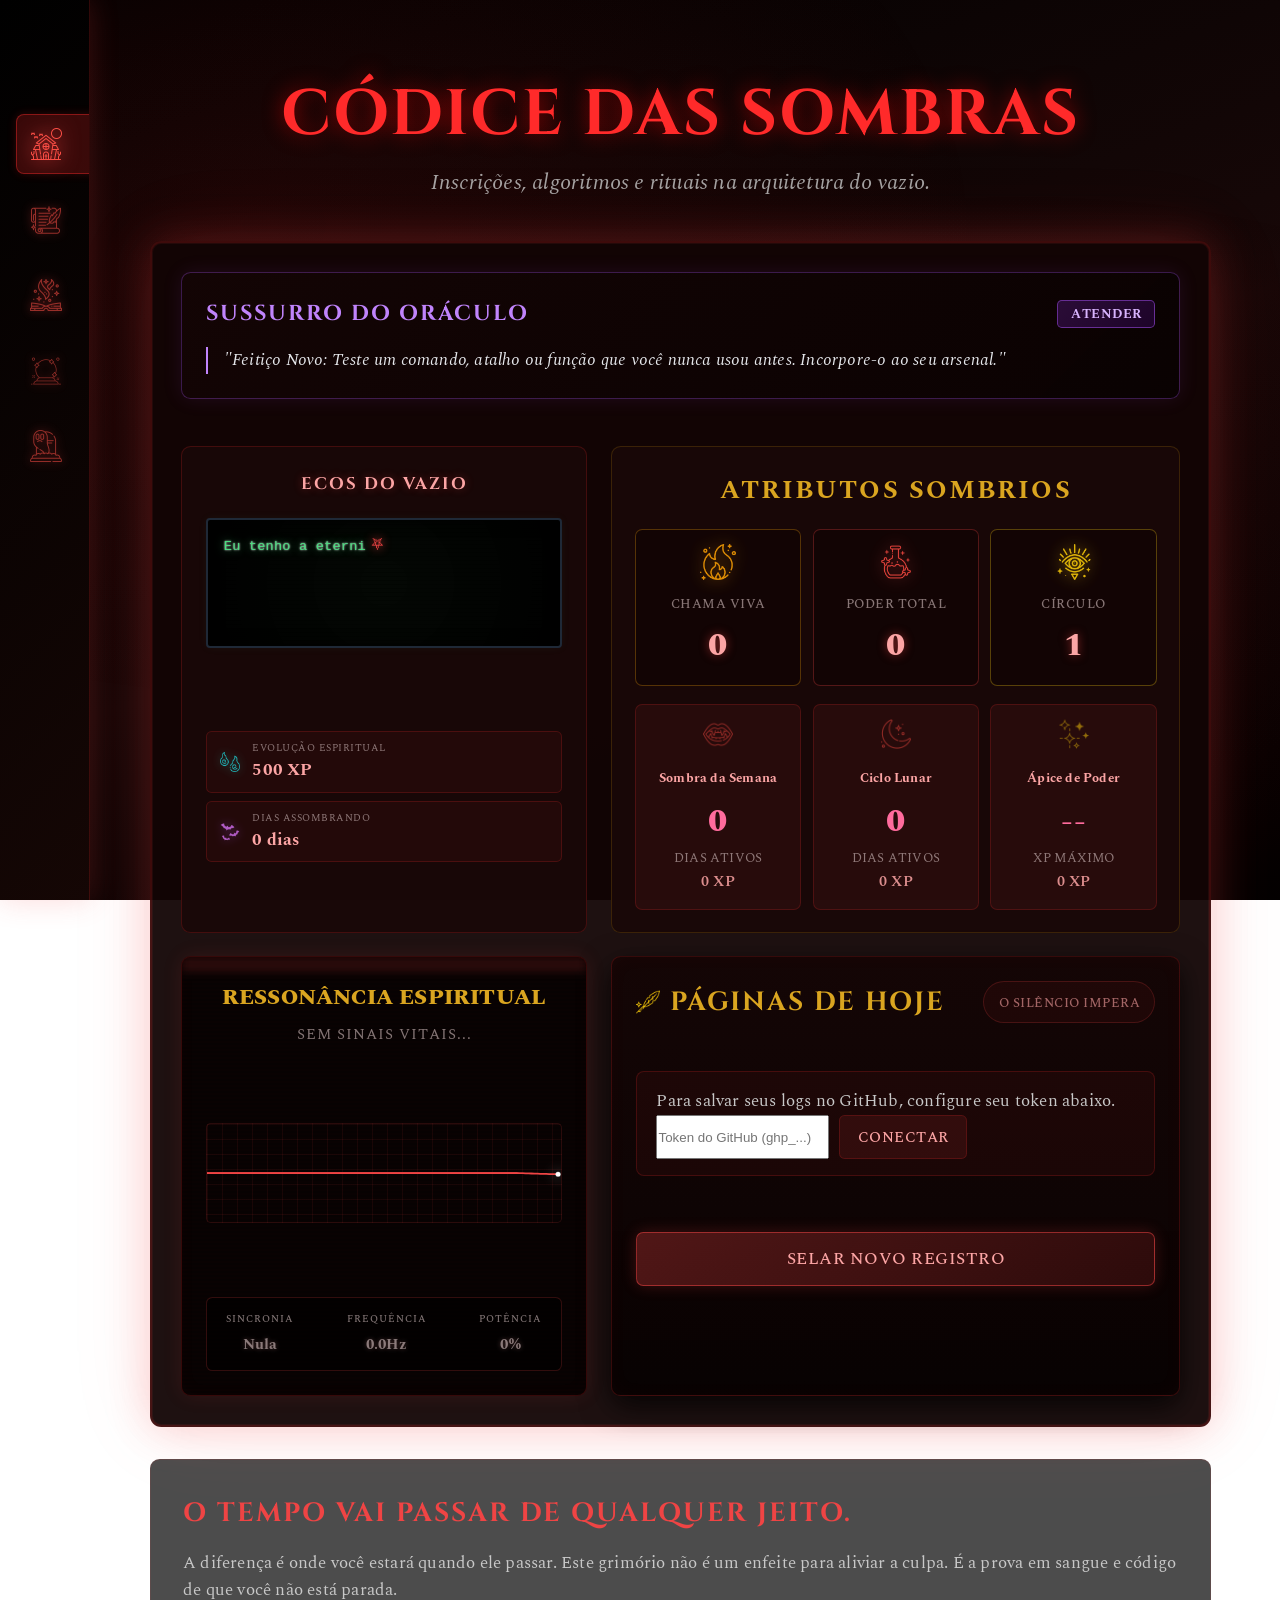
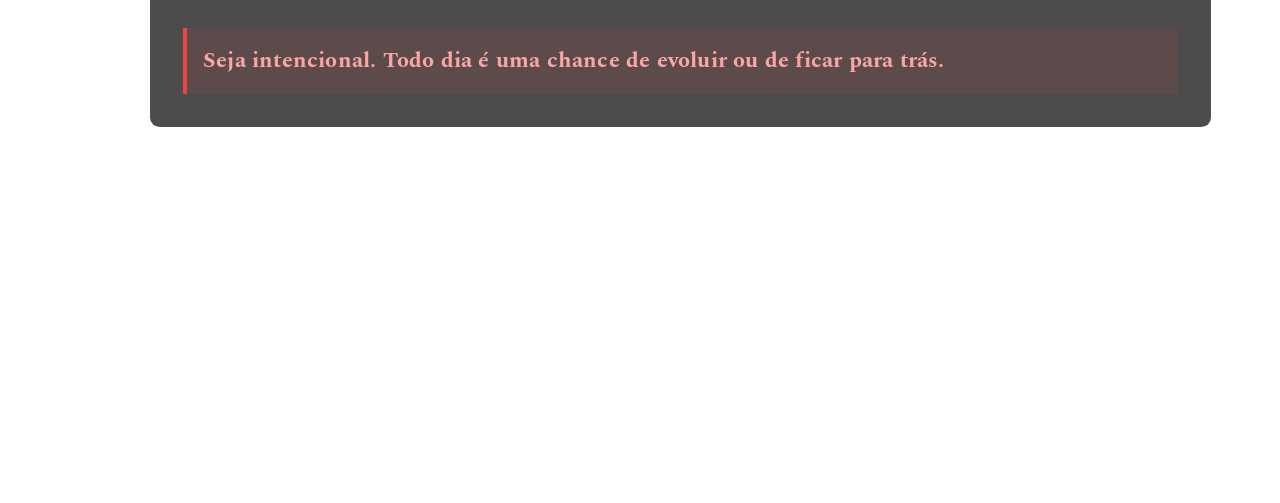
==== commit a6c797c9: "Mudanças na organização dos arquivos, separando para ficar mais facil de mezes" ====
--- a/index.html
+++ b/index.html
@@ -3,9 +3,13 @@
 <head>
     <meta charset="UTF-8">
     <meta name="viewport" content="width=device-width, initial-scale=1.0">
-    <title>Grimório de Evolução</title>
+    <title>Códice das Sombras</title>
     <link rel="icon" type="image/png" href="img/spell-book_12405234.png">
-    <link rel="stylesheet" href="styles.css">
+    
+    <link rel="stylesheet" href="css/base.css">
+    <link rel="stylesheet" href="css/animations.css">
+    <link rel="stylesheet" href="css/components.css">
+    
     <link href="https://fonts.googleapis.com/css2?family=Cinzel:wght@400;700;900&family=Spectral:ital,wght@0,200;0,400;0,700;1,400&display=swap" rel="stylesheet">
     <script src="https://cdnjs.cloudflare.com/ajax/libs/gsap/3.12.2/gsap.min.js" defer></script>
 </head>
@@ -44,9 +48,9 @@
         <div class="page active" data-page="home">
             <section class="home-section">
                 <div class="home-hero">
-    <h1>Códice das Sombras Binárias</h1>
-    <p class="home-subtitle">Inscrições, algoritmos e rituais na arquitetura do vazio.</p>
-</div>
+                    <h1>Códice das Sombras</h1>
+                    <p class="home-subtitle">Inscrições, algoritmos e rituais na arquitetura do vazio.</p>
+                </div>
 
                 <div class="home-content">
                     <div class="gamification-section">
@@ -63,10 +67,10 @@
 
                         <div class="top-row">
                             <div class="emotional-widget">
-    <div class="emotion-content">
-        <p class="emotion-status" id="emotionStatus" style="font-size: 1.5rem; margin-bottom: 0.5rem;">👻</p> 
-        <p class="emotion-message" id="emotionMessage">Aguardando invocação...</p>
-    </div>
+                                <div class="emotion-content">
+                                    <p class="emotion-status" id="emotionStatus" style="font-size: 1.5rem; margin-bottom: 0.5rem;">👻</p> 
+                                    <p class="emotion-message" id="emotionMessage">Aguardando invocação...</p>
+                                </div>
                                 <div class="emotion-insights">
                                     <div class="emotion-insight">
                                         <img src="img/onibi.png" alt="Evolução" class="insight-icon color-spirit">
@@ -87,7 +91,6 @@
 
                             <div class="stats-panel">
                                 <h2 class="stats-title">
-                                    <img src="img/spellbook_3560661.png" alt="Atributos" class="title-icon">
                                     Atributos Sombrios
                                 </h2>
                                 <div class="quick-stats">
@@ -137,7 +140,6 @@
                             <div class="heartbeat-section">
                                 <div class="heartbeat-header">
                                     <span class="heartbeat-title">
-                                        <img src="img/thorns_9988521.png" alt="Pulso" class="monitor-icon">
                                         RESSONÂNCIA ESPIRITUAL
                                     </span>
                                     <span class="heartbeat-status" id="heartbeatStatus">Aguardando...</span>
@@ -173,7 +175,6 @@
                                 <div class="gist-config" id="gistConfig">
                                     <p class="gist-info">
                                         Para salvar seus logs no GitHub, configure seu token abaixo.
-                                        <a href="https://github.com/settings/tokens/new" target="_blank" class="gist-link">Criar token →</a>
                                     </p>
                                     <div class="gist-inputs">
                                         <input type="password" id="githubToken" placeholder="Token do GitHub (ghp_...)" class="gist-input">
@@ -182,10 +183,8 @@
                                     <div class="gist-status" id="gistStatus"></div>
                                 </div>
 
-                                <button class="btn-seal" id="addLogBtn" style="margin: 1rem auto; display: flex; width: 100%; justify-content: center; animation: pulseButton 2s infinite alternate;">
-                                    <span class="seal-rune">⛧</span>
-                                    <span class="seal-text" style="margin: 0 0.5rem; font-family: 'Cinzel', serif; font-weight: bold; text-transform: uppercase;">Selar Novo Registro</span>
-                                    <span class="seal-rune">⛧</span>
+                                <button class="btn-primary" id="addLogBtn" style="margin: 1rem auto; display: flex; width: 100%; justify-content: center;">
+                                    <span class="seal-text">Selar Novo Registro</span>
                                 </button>
 
                                 <div id="todayLogs" class="logs-list"></div>
@@ -196,134 +195,145 @@
                 <div class="brutal-motivation">
                     <h2>O tempo vai passar de qualquer jeito.</h2>
                     <p>A diferença é onde você estará quando ele passar. Este grimório não é um enfeite para aliviar a culpa. É a prova em sangue e código de que você não está parada.</p>
-                    <p>É o preço pago nas horas vagas entre a faculdade e o estágio para não ser engolida pelo mercado. É aqui que você constrói o seu futuro de verdade.</p>
                     <div class="brutal-highlight">Seja intencional. Todo dia é uma chance de evoluir ou de ficar para trás.</div>
                 </div>
             </div>
 
-            <div class="page" data-page="activities">
-                <section class="activities-section">
-                    <div class="activities-header">
-                        <h2>Registros do Grimório</h2>
-                        <div class="activities-filters">
-                            <button class="filter-btn active" data-filter="all">Todas</button>
-                            <button class="filter-btn" data-filter="estagio">Estágio</button>
-                            <button class="filter-btn" data-filter="faculdade">Faculdade</button>
-                            <button class="filter-btn" data-filter="estudo">Estudos</button>
-                            <button class="filter-btn" data-filter="desafio">Desafios</button>
-                            <button class="filter-btn" data-filter="conquista">Conquistas</button>
-                        </div>
+        <div class="page" data-page="activities">
+            <section class="activities-section">
+                <div class="activities-header">
+                    <h2>Registros do Grimório</h2>
+                    <div class="activities-filters">
+                        <button class="filter-btn active" data-filter="all">Todas</button>
+                        <button class="filter-btn" data-filter="estagio">Estágio</button>
+                        <button class="filter-btn" data-filter="faculdade">Faculdade</button>
+                        <button class="filter-btn" data-filter="estudo">Estudos</button>
+                        <button class="filter-btn" data-filter="desafio">Desafios</button>
+                        <button class="filter-btn" data-filter="conquista">Conquistas</button>
                     </div>
-                    <div id="activitiesTimeline" class="activities-cards-grid">
-                        <p class="empty-state">Nenhuma atividade ainda. Selar um registro para começar.</p>
+                </div>
+                <div id="activitiesTimeline" class="activities-cards-grid">
+                    <p class="empty-state">Nenhuma atividade ainda. Selar um registro para começar.</p>
+                </div>
+            </section>
+        </div>
+
+        <div class="page" data-page="skills">
+            <section class="activities-section">
+                <div class="activities-header">
+                    <h2>Tomo do Conhecimento</h2>
+                    <p class="section-intro" style="color:var(--text-soft); font-style:italic;">Habilidades que você mesma registra. Quanto mais pratica, mais o poder cresce.</p>
+                </div>
+                <div>
+                    <div style="text-align: center; padding: 3rem; border: 1.5px dashed var(--border); border-radius: .5rem; color: var(--text-soft);">
+                        <p>🔮 Nenhuma habilidade registrada ainda.</p>
                     </div>
-                </section>
+                </div>
+            </section>
+        </div>
+
+        <div class="page" data-page="projects">
+            <section class="activities-section">
+                <div class="activities-header">
+                    <h2>Obras & Artefatos</h2>
+                </div>
+                <div>
+                    <div style="text-align: center; padding: 3rem; border: 1.5px dashed var(--border); border-radius: .5rem; color: var(--text-soft);">
+                        <p>🔮 Nenhum projeto registrado ainda.</p>
+                    </div>
+                </div>
+            </section>
+        </div>
+
+        <div class="page" data-page="credits">
+            <section class="brutal-motivation" style="margin-top: 2rem;">
+                <h2>Pergaminho de Reconhecimento</h2>
+                <ul style="list-style: none; padding: 0;">
+                    <li style="padding: 0.8rem 0; border-bottom: 1px solid rgba(220,38,38,.08);">🦇 Ícones principais por Freepik no Flaticon.</li>
+                    <li style="padding: 0.8rem 0; border-bottom: 1px solid rgba(220,38,38,.08);">🦇 Artes místicas por Umeicon no Flaticon.</li>
+                </ul>
+            </section>
+        </div>
+    </div> 
+</div> 
+
+<div id="logModal" class="modal">
+    <div class="modal-content">
+        <button class="modal-close-btn" id="closeLogModal">✕</button>
+        <div class="modal-steps" id="modalSteps">
+            <div class="modal-step active" data-step="1">
+                <h2>O que aconteceu hoje?</h2>
+                <div class="form-group">
+                    <label for="logArea">Qual frente da jornada?</label>
+                    <select id="logArea">
+                        <option value="estagio">💼 Estágio (20 XP)</option>
+                        <option value="faculdade">🎓 Faculdade (20 XP)</option>
+                        <option value="estudo">📚 Estudo Extra (35 XP)</option>
+                        <option value="desafio">⚔️ Desafio Superado (45 XP)</option>
+                        <option value="conquista">🏆 Conquista (60 XP)</option>
+                    </select>
+                </div>
+                <div class="form-group">
+                    <label for="logTitle">Título do feito</label>
+                    <input type="text" id="logTitle" placeholder="Ex: Mapeei o processo de onboarding">
+                </div>
+                <div class="form-group">
+                    <label for="logDescription">Descrição (opcional)</label>
+                    <textarea id="logDescription" rows="3"></textarea>
+                </div>
+                <button class="btn-primary" id="btnStep1Next">Continuar →</button>
             </div>
-
-            <div class="page" data-page="skills">
-                <section class="skills-page-section">
-                    <div class="skills-page-header">
-                        <h2>Tomo do Conhecimento</h2>
-                        <p class="section-intro">Habilidades que você mesma registra. Quanto mais pratica, mais o poder cresce.</p>
-                        <button class="btn-secondary" id="addSkillBtn">+ Adicionar Habilidade</button>
-                    </div>
-                    <div id="skillsGrid" class="skills-display-grid">
-                        <div class="empty-skill-state">
-                            <p>🔮 Nenhuma habilidade registrada ainda.</p>
-                        </div>
-                    </div>
-                </section>
+            <div class="modal-step" data-step="2" style="display: none;">
+                <h2>Aprofunde a experiência</h2>
+                <div class="form-group">
+                    <label for="logEmotion">Humor</label>
+                    <select id="logEmotion">
+                        <option value="empolgada">🔥 Empolgada</option>
+                        <option value="frustrada">💀 Frustrada</option>
+                        <option value="exausta">🦇 Exausta</option>
+                        <option value="focada">👁️ Focada</option>
+                    </select>
+                </div>
+                <div class="form-group">
+                    <label for="logReason">Propósito</label>
+                    <textarea id="logReason" rows="3"></textarea>
+                </div>
+                <div style="display: flex; gap: 1rem;">
+                    <button class="btn-secondary" id="btnStep2Back">← Voltar</button>
+                    <button class="btn-primary" id="submitLogBtnFinal">⛧ Selar no Códice</button>
+                </div>
             </div>
-
-            <div class="page" data-page="projects">
-                <section class="projects-page-section">
-                    <div class="projects-page-header">
-                        <h2>Obras & Artefatos</h2>
-                        <button class="btn-secondary" id="addProjectBtn">+ Registrar Projeto</button>
-                    </div>
-                    <div id="projectsGrid" class="projects-display-grid">
-                        <div class="empty-project">
-                            <p>🔮 Nenhum projeto registrado ainda.</p>
-                        </div>
-                    </div>
-                </section>
-            </div>
-
-            <div class="page" data-page="credits">
-                <section class="about-me" style="margin-top: 2rem;">
-                    <h2>Pergaminho de Reconhecimento</h2>
-                    <ul style="list-style: none; padding: 0;">
-                        <li style="padding: 0.8rem 0; border-bottom: 1px solid rgba(220,38,38,.08);">🦇 Ícones principais por Freepik no Flaticon.</li>
-                        <li style="padding: 0.8rem 0; border-bottom: 1px solid rgba(220,38,38,.08);">🦇 Artes místicas por Umeicon no Flaticon.</li>
-                    </ul>
-                </section>
-            </div>
-        </div> </div> <div id="logModal" class="modal">
-        <div class="modal-content modal-grimoire">
-            <button class="modal-close-btn" id="closeLogModal">✕</button>
-            <div class="modal-steps" id="modalSteps">
-                <div class="modal-step active" data-step="1">
-                    <h2 style="color: #ff6b9d; font-family: 'Cinzel', serif;">O que aconteceu hoje?</h2>
-                    <div class="form-group">
-                        <label for="logArea">Qual frente da jornada?</label>
-                        <select id="logArea">
-                            <option value="estagio">💼 Estágio (20 XP)</option>
-                            <option value="faculdade">🎓 Faculdade (20 XP)</option>
-                            <option value="estudo">📚 Estudo Extra (35 XP)</option>
-                            <option value="desafio">⚔️ Desafio Superado (45 XP)</option>
-                            <option value="conquista">🏆 Conquista (60 XP)</option>
-                        </select>
-                    </div>
-                    <div class="form-group">
-                        <label for="logTitle">Título do feito</label>
-                        <input type="text" id="logTitle" placeholder="Ex: Mapeei o processo de onboarding">
-                    </div>
-                    <div class="form-group">
-                        <label for="logDescription">Descrição (opcional)</label>
-                        <textarea id="logDescription" rows="3"></textarea>
-                    </div>
-                    <button class="btn-primary" id="btnStep1Next">Continuar →</button>
-                </div>
-                <div class="modal-step" data-step="2" style="display: none;">
-                    <h2 style="color: #ff6b9d; font-family: 'Cinzel', serif;">Aprofunde a experiência</h2>
-                    <div class="form-group">
-                        <label for="logEmotion">Humor</label>
-                        <select id="logEmotion">
-                            <option value="empolgada">🔥 Empolgada</option>
-                            <option value="frustrada">💀 Frustrada</option>
-                            <option value="exausta">🦇 Exausta</option>
-                            <option value="focada">👁️ Focada</option>
-                        </select>
-                    </div>
-                    <div class="form-group">
-                        <label for="logReason">Propósito</label>
-                        <textarea id="logReason" rows="3"></textarea>
-                    </div>
-                    <div style="display: flex; gap: 1rem;">
-                        <button class="btn-secondary" id="btnStep2Back">← Voltar</button>
-                        <button class="btn-primary" id="submitLogBtnFinal">⛧ Selar no Grimório</button>
-                    </div>
-                </div>
-            </div>
         </div>
     </div>
-
-    <div id="questModal" class="modal">
-        <div class="modal-content" style="border-color: rgba(168, 85, 247, 0.4); box-shadow: 0 12px 50px rgba(0,0,0,.9), 0 0 35px rgba(168, 85, 247, 0.15); padding: 2rem;">
-            <button class="modal-close-btn" id="closeQuestModal">✕</button>
-            <div style="display: flex; align-items: center; gap: 0.8rem; margin-bottom: 1.5rem;">
-                <h2 style="color: #c084fc; font-family: 'Cinzel', serif; margin: 0; font-size: 1.4rem; letter-spacing: 1px;">O Ritual de Consagração</h2>
-            </div>
-            <p id="questModalText" style="margin-bottom: 1.8rem; font-style: italic; color: #e5e7eb; border-left: 2px solid #c084fc; padding-left: 1.2rem; line-height: 1.6; font-size: 0.95rem; opacity: 0.9;"></p>
-            <div class="form-group" style="margin-bottom: 0;">
-                <label style="color: #d8b4fe; font-family: 'Cinzel', serif; font-size: 0.9rem; letter-spacing: 1px;">Inscreva seu relato no pergaminho das sombras:</label>
-                <textarea id="questAnswer" placeholder="O caos foi ordenado da seguinte forma..." rows="4"></textarea>
-            </div>
-            <button id="saveQuestBtn" class="modal-quest-btn">Transmutar Energia (60 XP)</button>
-        </div>
+</div>
+
+<div id="questModal" class="modal">
+    <div class="modal-content" style="border-color: rgba(168, 85, 247, 0.4);">
+        <button class="modal-close-btn" id="closeQuestModal">✕</button>
+        <h2 style="color: #c084fc;">O Ritual de Consagração</h2>
+        <p id="questModalText" style="margin-bottom: 1.8rem; font-style: italic; color: #e5e7eb; border-left: 2px solid #c084fc; padding-left: 1.2rem; line-height: 1.6;"></p>
+        <div class="form-group">
+            <label style="color: #d8b4fe;">Inscreva seu relato no pergaminho das sombras:</label>
+            <textarea id="questAnswer" placeholder="O caos foi ordenado da seguinte forma..." rows="4"></textarea>
+        </div>
+        <button id="saveQuestBtn" class="modal-quest-btn">Transmutar Energia (60 XP)</button>
     </div>
-
-    <script src="script.js"></script>
-    <script src="animations.js"></script>
+</div>
+
+<div id="deleteConfirmModal" class="modal">
+    <div class="modal-content" style="max-width: 400px; text-align: center;">
+        <h2 style="color: #ef4444;">Deseja expurgar este registro?</h2>
+        <p style="color: var(--text-soft); margin-bottom: 1.5rem;">Esta ação não pode ser desfeita. O registro será enviado para o vazio.</p>
+        <div style="display: flex; gap: 1rem; justify-content: center;">
+            <button class="btn-secondary" id="cancelDeleteBtn">Cancelar</button>
+            <button class="btn-primary" id="confirmDeleteBtn" style="background: rgba(220, 38, 38, 0.8);">Expurgar</button>
+        </div>
+    </div>
+</div>
+
+<script src="js/dados.js"></script>
+<script src="js/fantasma.js"></script>
+<script src="js/main.js"></script>
+
 </body>
 </html>
--- a/css/base.css
+++ b/css/base.css
@@ -0,0 +1,84 @@
+/* ==========================================================================
+   [01] VARIÁVEIS GLOBAIS E RESET
+   ========================================================================== */
+* { margin: 0; padding: 0; box-sizing: border-box; }
+
+:root {
+    --font-gothic:  'Cinzel', serif;
+    --font-reading: 'Spectral', serif;
+    --font-ui:      'Spectral', serif;
+    --font-code:    'Fira Code', monospace;
+
+    --red: #dc2626;
+    --red-dim: rgba(220,38,38,0.25);
+    --red-glow: rgba(239,68,68,0.4);
+    --bg: #050505;
+    --surface: rgba(18,5,5,0.95);
+    --surface-2: rgba(26,8,8,0.9);
+    --text: #c8c8c8;
+    --text-soft: rgba(200,180,180,0.65);
+    --text-accent: #fca5a5;
+    --border: rgba(220,38,38,0.22);
+    --border-strong: rgba(220,38,38,0.42);
+
+    --fs-xs:   clamp(0.7rem,  1.4vw, 0.8rem);
+    --fs-sm:   clamp(0.82rem, 1.7vw, 0.95rem);
+    --fs-base: clamp(0.95rem, 2vw, 1.05rem);
+    --fs-md:   clamp(1.15rem, 2.3vw, 1.35rem);
+    --fs-lg:   clamp(1.3rem,  2.8vw, 1.65rem);
+    --fs-xl:   clamp(1.5rem,  3.5vw, 2rem);
+}
+
+/* ==========================================================================
+   [02] BASE E TIPOGRAFIA
+   ========================================================================== */
+::-webkit-scrollbar { width: 8px; }
+::-webkit-scrollbar-track { background: #050505; }
+::-webkit-scrollbar-thumb { background: rgba(239, 68, 68, 0.3); border-radius: 10px; border: 1px solid rgba(239, 68, 68, 0.1); }
+::-webkit-scrollbar-thumb:hover { background: rgba(239, 68, 68, 0.8); box-shadow: 0 0 10px rgba(239, 68, 68, 0.5); }
+
+body {
+    font-family: var(--font-reading);
+    background: linear-gradient(160deg, #000 0%, #180808 55%, #000 100%);
+    background-attachment: fixed; color: var(--text);
+    font-size: var(--fs-base); line-height: 1.6; letter-spacing: 0.2px; overflow-x: hidden;
+}
+
+body::before {
+    content: ''; position: fixed; inset: 0; pointer-events: none; z-index: 0;
+    background: radial-gradient(ellipse at 20% 25%, rgba(220,38,38,0.1) 0%, transparent 50%),
+                radial-gradient(ellipse at 80% 70%, rgba(153,27,27,0.07) 0%, transparent 50%);
+}
+
+h1, h2, h3, h4, .sidebar .logo { font-family: var(--font-gothic); font-weight: 700; letter-spacing: 2px; text-transform: uppercase; }
+button, .btn-primary, .btn-secondary, .nav-text, .stat-label, .hb-label, .area-tag, .last-log-text, .quest-done-badge {
+    font-family: var(--font-ui); font-weight: 500; letter-spacing: 0.5px; text-transform: uppercase;
+}
+
+/* ==========================================================================
+   [03] CONTAINERS E PÁGINAS GERAIS
+   ========================================================================== */
+.container { max-width: 1200px; margin: 0 auto; padding: 0 1.8rem 0 110px; position: relative; z-index: 2; }
+.pages-container { position:relative; min-height:60vh; padding-top: 2rem; }
+.page { position: absolute; width: 100%; opacity: 0; transform: translateX(35px) translateY(12px); transition: opacity .4s ease, transform .4s ease; pointer-events: none; }
+.page.active { position: relative; opacity:1; transform: translateX(0) translateY(0); pointer-events: auto; animation: pageIn .4s ease; }
+
+.home-section { padding: 2rem 0; }
+.home-hero { text-align:center; margin-bottom:2.5rem; }
+.home-hero h1 { font-size: 4rem; color: #ff2a2a; text-shadow: 0 0 20px rgba(255,0,0,0.5); }
+.home-subtitle { font-family: var(--font-reading); font-size: var(--fs-md); font-style: italic; opacity: .8; }
+.home-content { display:flex; flex-direction:column; gap:2.5rem; }
+.top-row { 
+    display: grid; 
+    grid-template-columns: 1fr 1.4fr; /* Mesma proporção aqui */
+    gap: 1.5rem; 
+    align-items: stretch; 
+    width: 100%; 
+}
+.bottom-row { 
+    display: grid; 
+    grid-template-columns: 1fr 1.4fr; /* Mesma proporção aqui */
+    gap: 1.5rem; 
+    align-items: stretch; 
+    width: 100%; 
+}
--- a/css/animations.css
+++ b/css/animations.css
@@ -0,0 +1,68 @@
+/* ==========================================================================
+   EFEITOS DE TEXTO E FANTASMA
+   ========================================================================== */
+.ghost-typing { 
+    text-shadow: 0 0 8px rgba(74, 222, 128, 0.6), 0 0 2px white; 
+    transition: text-shadow 0.2s; 
+}
+.glitch-flicker { filter: blur(2px) contrast(200%); transform: translateX(2px) skewX(5deg); color: white !important; }
+.emotion-status::after, .emotion-message::after { content: none; }
+
+/* O Cursor verde do terminal */
+/* O Cursor de estrela sombria (REVERTIDO E VERDE) */
+/* O Cursor de estrela sombria (VERMELHA E GIRATÓRIA) */
+.emotion-message.show-cursor::after {
+    content: "⛧";
+    margin-left: 5px; /* Controlamos o distanciamento por aqui */
+    
+    /* === MUDANÇA: display inline-block para permitir girar === */
+    display: inline-block; 
+    vertical-align: middle; /* Mantém alinhada com o meio do texto */
+    transform-origin: center; /* Gira a partir do próprio centro */
+    
+    /* === NOVA ANIMAÇÃO: Piscar (blink) + Girar (spin) ao mesmo tempo === */
+    animation: blinkCursor 1.2s infinite, spinStar 2s linear infinite;
+    
+    /* === NOVA COR: Vermelha === */
+    color: #ef4444; /* Vermelho vibrante */
+    text-shadow: 0 0 10px #ef4444; /* Brilho vermelho místico */
+    
+    position: relative; z-index: 2;
+}
+
+.emotion-status { animation: ghostlyFlicker 4s infinite alternate; }
+
+.jumpscare-shake { animation: shakeWidget 0.15s infinite !important; border-color: var(--red) !important; box-shadow: 0 0 40px var(--red) !important; }
+.screen-glitch-flash {
+    position: fixed; inset: 0; background: rgba(220, 38, 38, 0.15); z-index: 9999;
+    pointer-events: none; mix-blend-mode: overlay; animation: flashAnimation 0.1s steps(2) infinite;
+}
+
+.smoke-away { animation: smokeFade 0.6s forwards !important; pointer-events: none; }
+.log-item.expurgando { animation: expurgarLog 0.5s cubic-bezier(0.55, 0.085, 0.68, 0.53) forwards; pointer-events: none; border-left-color: #000; }
+.quest-done-badge.show { display: inline-block; animation: fadeInBadge 0.5s cubic-bezier(0.34, 1.56, 0.64, 1) forwards; }
+
+/* ==========================================================================
+   KEYFRAMES (AS ANIMAÇÕES EM SI)
+   ========================================================================== */
+@keyframes blinkCursor { 0%, 100% { opacity: 1; transform: scale(1.2); } 50% { opacity: 0; transform: scale(0.8); } }
+@keyframes ghostlyFlicker { 0%, 100% { opacity: 1; filter: blur(0px); text-shadow: 0 0 10px var(--red-glow); } 50% { opacity: 0.8; filter: blur(1px); text-shadow: 0 0 20px var(--red-glow); } }
+@keyframes shakeWidget { 0% { transform: translate(2px, 1px) rotate(0deg); } 10% { transform: translate(-1px, -2px) rotate(-1deg); } 20% { transform: translate(-3px, 0px) rotate(1deg); } 30% { transform: translate(3px, 2px) rotate(0deg); } 40% { transform: translate(1px, -1px) rotate(1deg); } 50% { transform: translate(-1px, 2px) rotate(-1deg); } }
+@keyframes flashAnimation { from { opacity: 0; } to { opacity: 1; } }
+@keyframes pageIn { from { opacity: 0; transform: translateY(10px); } to { opacity: 1; transform: translateY(0); } }
+@keyframes fadeIn { from{opacity:0} to{opacity:1} }
+@keyframes slideUp { from{opacity:0;transform:translateY(26px)} to{opacity:1;transform:none} }
+@keyframes radarScan { 0% { transform: translateY(-20px); } 100% { transform: translateY(120px); } }
+@keyframes pulsoFantasma { 0%,100%{transform:scale(1);} 50%{transform:scale(1.1);} }
+@keyframes statusPulse { 0%,100%{opacity:1} 50%{opacity:.45} }
+@keyframes fillProg { from{width:0} }
+@keyframes expurgarLog { 0% { opacity: 1; transform: scale(1) translateY(0); filter: blur(0); } 50% { opacity: 0.5; filter: blur(2px) sepia(100%) hue-rotate(300deg); } 100% { opacity: 0; transform: scale(0.9) translateY(-15px); filter: blur(8px); } }
+@keyframes emoPulse { 0%, 100% { transform: scale(1); } 50% { transform: scale(1.15); } }
+@keyframes pulseButton { 0% { box-shadow: 0 0 10px rgba(239, 68, 68, 0.2); border-color: rgba(239, 68, 68, 0.4); } 100% { box-shadow: 0 0 25px rgba(239, 68, 68, 0.7), inset 0 0 10px rgba(239, 68, 68, 0.2); border-color: rgba(239, 68, 68, 0.9); } }
+@keyframes pulseQuest { 0% { box-shadow: 0 0 5px rgba(168, 85, 247, 0.1); border-color: rgba(168, 85, 247, 0.3); } 100% { box-shadow: 0 0 15px rgba(168, 85, 247, 0.8), inset 0 0 8px rgba(168, 85, 247, 0.3); border-color: #c084fc; } }
+@keyframes smokeFade { 0% { opacity: 1; filter: blur(0px); transform: translateY(0) scale(1.02); } 50% { opacity: 0.5; filter: blur(4px); transform: translateY(-10px) scale(1.1) rotate(2deg); color: #888; border-color: transparent; background: transparent; box-shadow: none; } 100% { opacity: 0; filter: blur(10px); transform: translateY(-20px) scale(1.3) rotate(-2deg); display: none; } }
+@keyframes fadeInBadge { 0% { opacity: 0; transform: scale(0.5) rotate(5deg); } 100% { opacity: 1; transform: scale(1) rotate(0deg); } }
+@keyframes spinStar {
+    from { transform: rotate(0deg); }
+    to { transform: rotate(360deg); }
+}
--- a/css/components.css
+++ b/css/components.css
@@ -0,0 +1,267 @@
+/* ==========================================================================
+   [01] SIDEBAR (NAVEGAÇÃO LATERAL)
+   ========================================================================== */
+.sidebar { position: fixed; top: 0; left: 0; height: 100vh; width: 90px; background: linear-gradient(135deg, rgba(0,0,0,.98), rgba(22,7,5,.96)); border-right: 1.5px solid var(--border); box-shadow: 0 0 28px rgba(239,68,68,.2); backdrop-filter: blur(12px); z-index: 1000; transition: width 0.4s cubic-bezier(.34,1.56,.64,1); overflow: hidden; display: flex; flex-direction: column; padding-top: 2rem; }
+.sidebar:hover { width: 260px; }
+.sidebar-content { display: flex; flex-direction: column; gap: 2.5rem; padding: 0 1rem; width: 260px; }
+.sidebar .logo { font-size: var(--fs-lg); font-style: italic; background: linear-gradient(135deg, #ef4444, #f87171); -webkit-background-clip: text; -webkit-text-fill-color: transparent; white-space: nowrap; padding-left: 1rem; opacity: 0; transition: all 0.3s ease; }
+.sidebar:hover .logo { opacity: 1; }
+.nav-pages { display: flex; flex-direction: column; gap: 1rem; }
+.nav-btn { background: transparent; border: 1px solid transparent; color: #a0aaaa; padding: 0.8rem; border-radius: 0.5rem; cursor: pointer; font-size: var(--fs-sm); display: flex; align-items: center; gap: 1.2rem; transition: all .3s ease; text-align: left; }
+.nav-icon { width: 32px; height: 32px; flex-shrink: 0; opacity: 0.6; filter: invert(42%) sepia(93%) saturate(3012%) hue-rotate(336deg) brightness(101%) contrast(96%) drop-shadow(0 0 5px rgba(239, 68, 68, 0.8)); transition: all 0.4s cubic-bezier(0.34, 1.56, 0.64, 1); }
+.nav-text { white-space: nowrap; opacity: 0; transform: translateX(-10px); transition: all 0.3s ease; }
+.sidebar:hover .nav-text { opacity: 1; transform: translateX(0); }
+.nav-btn:hover { background: rgba(220,38,38,.14); border-color: var(--border-strong); color: #e5e7eb; }
+.nav-btn:hover .nav-icon { opacity: 1; transform: scale(1.15); filter: invert(42%) sepia(93%) saturate(3012%) hue-rotate(336deg) brightness(101%) contrast(96%) drop-shadow(0 0 10px rgba(239, 68, 68, 1)); }
+.nav-btn.active { background: rgba(220,38,38,.25); border-color: rgba(220,38,38,.5); color: #ff9999; box-shadow: 0 0 10px rgba(220,38,38,.2); }
+.nav-btn.active .nav-icon { opacity: 1; filter: invert(42%) sepia(93%) saturate(3012%) hue-rotate(336deg) brightness(101%) contrast(96%) drop-shadow(0 0 10px rgba(239, 68, 68, 1)); }
+
+/* ==========================================================================
+   [02] HOME (DASHBOARD E COMPONENTES)
+   ========================================================================== */
+.gamification-section { background: var(--surface); border: 2px solid var(--border); border-radius: .7rem; padding: 1.8rem; display: flex; flex-direction: column; gap: 1.4rem; box-shadow: 0 0 45px rgba(239,68,68,.25), 0 0 90px rgba(239,68,68,.08), inset 0 0 0 1px rgba(239,68,68,.08); }
+
+.emotional-widget { 
+    background: var(--surface-2); border: 1.5px solid var(--border); border-radius: .6rem; 
+    padding: 1.5rem; display: flex; flex-direction:column; align-items:center; justify-content:flex-start; gap:1.2rem; height: 100%; 
+}
+
+.emotion-content { width: 100%; display: flex; flex-direction: column; align-items: center; gap: 0.8rem; }
+
+/* Título fixo no topo, centralizado e menor */
+.emotion-status { 
+    font-size: var(--fs-base) !important; /* Força a diminuir o tamanho que estava gigante no HTML */
+    font-family: var(--font-gothic); font-weight: 700; color: var(--text-accent); 
+    margin: 0; text-align: center; text-transform: uppercase; letter-spacing: 2px;
+    text-shadow: 0 0 8px rgba(239,68,68,.4);
+}
+
+/* Tela do Fantasma */
+.emotion-message { 
+    background-color: #050505; 
+    background-image: radial-gradient(circle, rgba(0,20,0,0.2) 0%, rgba(0,0,0,1) 100%), linear-gradient(rgba(0,0,0,0.4) 1px, transparent 1px); 
+    background-size: 100%, 100% 4px; 
+    border: 2px solid #1f2937; border-radius: 4px; 
+    box-shadow: inset 0 0 15px rgba(0,0,0,1), 0 0 10px rgba(74, 222, 128, 0.05); 
+    padding: 1rem; width: 100%; 
+    min-height: 130px; 
+    
+    /* === O SEGREDO AQUI: USAR BLOCK EM VEZ DE FLEX === */
+    display: block; 
+    text-align: left; 
+    
+    font-family: var(--font-code), monospace; 
+    font-size: 0.85rem; 
+    color: #4ade80; 
+    font-style: normal; line-height: 1.5;
+
+    white-space: pre-wrap;      
+    word-break: break-word;     
+    overflow-wrap: break-word;   
+}
+
+/* Reduzindo as proporções dos botões debaixo (Evolução e Dias) */
+.emotion-insights { 
+    display: flex; 
+    flex-direction: column; 
+    gap: 0.5rem; 
+    width: 100%; 
+    margin-top: 4rem; /* <-- O feitiço do respiro: empurra as caixas para baixo */
+}
+.emotion-insight { padding: .5rem .8rem; background: rgba(239,68,68,.05); border: 1px solid var(--border); border-radius: .35rem; transition: all .25s ease; display: flex; align-items: center; gap: 0.8rem; }
+.emotion-insight:hover { background:rgba(239,68,68,.13); transform:translateX(3px); }
+.insight-icon { width: 20px; height: 20px; flex-shrink: 0; object-fit: contain; opacity: 0.8; transition: all 0.3s ease; }
+.insight-icon.color-spirit { filter: invert(78%) sepia(33%) saturate(1039%) hue-rotate(124deg) brightness(97%) contrast(93%) drop-shadow(0 0 5px rgba(45, 212, 191, 0.6)); }
+.insight-icon.color-time { filter: invert(61%) sepia(56%) saturate(3474%) hue-rotate(236deg) brightness(98%) contrast(96%) drop-shadow(0 0 5px rgba(168, 85, 247, 0.6)); }
+.emotion-insight:hover .insight-icon { opacity: 1; transform: scale(1.15) rotate(-5deg); }
+.insight-label { font-size: 0.65rem; color:var(--text-soft); text-transform:uppercase; letter-spacing:.5px; margin:0; }
+.insight-value { font-size: var(--fs-base); font-weight:700; color:var(--text-accent); margin:0;}
+
+.stats-panel { background: var(--surface-2); border: 1.5px solid rgba(184,134,11,.22); border-radius: .6rem; padding: 1.4rem; display: flex; flex-direction:column; justify-content:space-between; gap:1.1rem; }
+.stats-title { font-size: var(--fs-lg); color: #daa520; font-family: var(--font-ui); display: flex; align-items: center; justify-content: center; gap: 0.6rem; margin:0; }
+.title-icon { width: 34px; height: 34px; filter: invert(82%) sepia(35%) saturate(1487%) hue-rotate(352deg) brightness(103%) drop-shadow(0 0 6px rgba(250, 204, 21, 0.4)); }
+.quick-stats { display:flex; gap:.7rem; flex-wrap:wrap; }
+.quick-stat { flex:1; min-width:85px; display:flex; flex-direction:column; align-items:center; gap:.35rem; background: var(--surface); padding: .9rem .7rem; border-radius: .45rem; border: 1.5px solid var(--border); text-align: center; transition: all .3s ease; }
+.quick-stat:hover { transform:translateY(-3px) scale(1.03); box-shadow:0 8px 24px rgba(239,68,68,.3); }
+.stat-streak { border-color:rgba(245,158,11,.3); } .stat-xp { border-color:rgba(239,68,68,.3); } .stat-level { border-color:rgba(250,204,21,.3); }
+.stat-icon { width: 36px; height: 36px; margin-bottom: 0.5rem; opacity: 0.85; transition: all 0.4s ease; }
+.stat-icon.color-streak { filter: invert(72%) sepia(74%) saturate(2891%) hue-rotate(357deg) brightness(101%) drop-shadow(0 0 8px rgba(245, 158, 11, 0.6)); }
+.stat-icon.color-xp { filter: invert(42%) sepia(93%) saturate(3012%) hue-rotate(336deg) brightness(101%) drop-shadow(0 0 8px rgba(239, 68, 68, 0.6)); }
+.stat-icon.color-level { filter: invert(82%) sepia(35%) saturate(1487%) hue-rotate(352deg) brightness(103%) drop-shadow(0 0 8px rgba(250, 204, 21, 0.6)); }
+.stat-label { font-size:var(--fs-xs); color:var(--text-soft); text-transform:uppercase; letter-spacing:.5px; }
+.quick-value { font-size:var(--fs-xl); font-weight:800; color:var(--text-accent); text-shadow:0 0 10px rgba(239,68,68,.5); }
+.performance-insights { display:flex; gap:.7rem; flex-wrap:wrap; }
+.insight-card { flex:1; min-width:95px; padding: .9rem .7rem; background: rgba(239,68,68,.07); border: 1px solid var(--border); border-radius: .45rem; text-align: center; transition: all .25s ease; }
+.insight-card:hover { transform:translateY(-3px); border-color:rgba(239,68,68,.45); box-shadow:0 5px 18px rgba(239,68,68,.18); }
+.insight-card-icon { width: 30px; height: 30px; margin: 0 auto 0.6rem auto; opacity: 0.5; filter: invert(42%) sepia(93%) saturate(3012%) hue-rotate(336deg) brightness(101%); }
+.insight-card-icon.color-ouro { filter: invert(82%) sepia(35%) saturate(1487%) hue-rotate(352deg) brightness(103%); }
+.insight-header { font-size:var(--fs-xs); font-weight:700; color:var(--text-accent); margin-bottom:.45rem; }
+.insight-big { font-size:var(--fs-xl); font-weight:900; color:#ff6b9d; }
+.insight-sub { font-size:var(--fs-xs); color:var(--text-soft); text-transform:uppercase; margin:.1rem 0; }
+.insight-xp { font-size:var(--fs-sm); font-weight:600; color:rgba(252,165,165,.85); }
+
+/* ==========================================================================
+   [03] HEARTBEAT & LOGS DIÁRIOS
+   ========================================================================== */
+.heartbeat-section, .daily-reminder { height: 440px !important; background: rgba(8,2,2,.92); border: 1.5px solid var(--border); border-radius: .6rem; padding: 1.5rem; box-shadow: 0 0 20px rgba(239,68,68,.1), inset 0 0 18px rgba(239,68,68,.03); position: relative; overflow: hidden; display: flex; flex-direction: column; justify-content: space-between; gap: 1.5rem; min-height: 320px; }
+.heartbeat-section::after { content: ''; position: absolute; inset: 0; pointer-events: none; z-index: 5; background: linear-gradient(to bottom, transparent 50%, rgba(0, 0, 0, 0.3) 51%); background-size: 100% 4px; }
+.heartbeat-section::before { content: ''; position: absolute; top: 0; left: 0; right: 0; height: 15px; pointer-events: none; z-index: 6; background: rgba(239, 68, 68, 0.15); filter: blur(4px); animation: radarScan 3s linear infinite; }
+.heartbeat-header { display:flex; flex-direction: column; align-items:center; gap: 0.5rem; position: relative; z-index: 10; }
+.heartbeat-title { font-size: var(--fs-md); font-weight: 800; color: #daa520; display: flex; align-items: center; gap: 0.6rem; }
+.monitor-icon { width: 24px; height: 24px; filter: invert(82%) sepia(35%) saturate(1487%) hue-rotate(352deg) brightness(103%); animation: pulsoFantasma 1.5s infinite alternate; }
+.heartbeat-status { font-size:var(--fs-sm); color:var(--text-soft); transition:color .5s; text-transform: uppercase; letter-spacing: 1px;}
+.heartbeat-canvas { width: 100%; height: 100px; border-radius: .3rem; background-image: linear-gradient(rgba(239, 68, 68, 0.08) 1px, transparent 1px), linear-gradient(90deg, rgba(239, 68, 68, 0.08) 1px, transparent 1px); background-size: 15px 15px; border: 1px solid rgba(239, 68, 68, 0.15); position: relative; z-index: 10; }
+.heartbeat-footer { display: flex; justify-content: space-between; align-items: center; background: rgba(0, 0, 0, 0.6); border: 1px solid rgba(239, 68, 68, 0.2); border-radius: 0.4rem; padding: 0.8rem 1.2rem; position: relative; z-index: 10; }
+.hb-stat { display: flex; flex-direction: column; align-items: center; gap: 0.3rem; }
+.hb-label { font-size: 0.65rem; color: var(--text-soft); text-transform: uppercase; letter-spacing: 1px; }
+.hb-value { font-size: var(--fs-sm); color: #fca5a5; font-weight: bold; text-shadow: 0 0 5px rgba(252, 165, 165, 0.3); }
+
+.daily-reminder { background: linear-gradient(180deg, rgba(20, 5, 5, 0.9), rgba(8, 2, 2, 0.95)); box-shadow: 0 10px 30px rgba(0,0,0,0.8), inset 0 0 20px rgba(239, 68, 68, 0.03); }
+.logs-header { display:flex; justify-content:space-between; align-items:center; flex-wrap:wrap; gap:.7rem; margin-bottom:1.5rem; }
+.logs-header h3 { font-size:var(--fs-lg); color:#daa520; margin:0; }
+.last-log-badge { padding: .4rem .9rem; background: rgba(239,68,68,.05); border: 1px solid rgba(239,68,68,.2); border-radius: 2rem; max-width: 300px; }
+.last-log-text { font-size:var(--fs-xs); color:rgba(252,165,165,.6); white-space:nowrap; overflow:hidden; text-overflow:ellipsis; }
+.logs-list { margin-top: 1rem; flex: 1; overflow-y: auto; padding-right: 5px; display: flex; flex-direction: column; gap: 0.6rem; scrollbar-width: thin; scrollbar-color: rgba(239, 68, 68, 0.25) transparent; }
+.log-item { background: rgba(0, 0, 0, 0.55); backdrop-filter: blur(5px); padding: .8rem 1.2rem; border-radius: .4rem; border: 1px solid rgba(239,68,68,.1); border-left: 3px solid rgba(239,68,68,.6); display: flex; justify-content:space-between; align-items:center; gap:.5rem; font-size: var(--fs-sm); transition: all .3s ease; }
+.log-item:hover { background: rgba(20, 5, 5, 0.85); border-left-color: #ef4444; border-color: rgba(239,68,68,.3); transform: translateX(5px); box-shadow: -5px 0 15px rgba(239,68,68,.15); }
+.log-title { color: #e5e7eb; font-weight:500; flex:1; overflow:hidden; text-overflow:ellipsis; white-space:nowrap; }
+.log-meta { display:flex; align-items:center; gap:.6rem; }
+.log-time { font-size:var(--fs-xs); color:var(--text-soft); opacity: 0.7;}
+.log-xp { background: transparent; color: #daa520; padding:.15rem .6rem; border-radius:2px; font-size:var(--fs-xs); font-weight:700; border:1px solid rgba(218, 165, 32, 0.3); text-shadow: 0 0 5px rgba(218, 165, 32, 0.4); }
+
+.area-tag { font-size: 0.65rem; padding: .2rem .6rem; border-radius: 2px; font-weight: 800; text-transform: uppercase; }
+.area-estagio { background:rgba(168,85,247,.1); color:#c084fc; border:1px solid rgba(168,85,247,.3); }
+.area-faculdade { background:rgba(56,189,248,.1); color:#7dd3fc; border:1px solid rgba(56,189,248,.3); }
+.area-estudo { background:rgba(45,212,191,.1); color:#5eead4; border:1px solid rgba(45,212,191,.3); }
+.area-desafio { background:rgba(245,158,11,.1); color:#fcd34d; border:1px solid rgba(245,158,11,.3); }
+.area-conquista { background:rgba(239,68,68,.15); color:#fca5a5; border:1px solid rgba(239,68,68,.4); box-shadow: 0 0 8px rgba(239,68,68,.2); }
+
+/* ==========================================================================
+   [04] BOTÕES E MODAIS
+   ========================================================================== */
+.btn-primary { background: linear-gradient(135deg, rgba(239,68,68,.3), rgba(200,50,50,.18)); border: 1.5px solid rgba(239,68,68,.52); color: var(--text-accent); padding: .8rem 1.4rem; border-radius: .45rem; cursor: pointer; font-size: var(--fs-base); width: 100%; transition: all .3s; text-transform: uppercase; box-shadow: 0 0 15px rgba(239,68,68,.22); animation: pulseButton 2s infinite alternate; }
+.btn-primary:hover { background: linear-gradient(135deg, rgba(239,68,68,.45), rgba(200,50,50,.32)); border-color: rgba(239,68,68,.82); box-shadow: 0 0 28px rgba(239,68,68,.55); transform: translateY(-2px) scale(1.01); }
+.btn-secondary { background: rgba(239,68,68,.1); border: 1.5px solid var(--border); color: var(--text-accent); padding: .6rem 1.1rem; border-radius: .35rem; cursor: pointer; font-size: var(--fs-sm); transition: all .25s ease; white-space: nowrap; }
+.btn-secondary:hover { background:rgba(239,68,68,.2); border-color:var(--border-strong); }
+.delete-log-btn { background: rgba(220, 38, 38, 0.1); border: 1px solid rgba(220, 38, 38, 0.3); color: #fca5a5; border-radius: .25rem; width: 24px; height: 24px; display: flex; align-items: center; justify-content: center; cursor: pointer; transition: all 0.2s; margin-left: .5rem; }
+.delete-log-btn:hover { background: rgba(239, 68, 68, 0.8); color: #fff; border-color: rgba(239, 68, 68, 1); transform: scale(1.1); box-shadow: 0 0 10px rgba(239, 68, 68, 0.4); }
+
+.modal { display:none; position:fixed; inset:0; z-index:2000; background:rgba(0,0,0,.68); backdrop-filter:blur(8px); animation: fadeIn .25s ease; }
+.modal-content { background: linear-gradient(135deg, rgba(20,6,6,.98), rgba(10,3,3,1)); border: 1.5px solid var(--border); border-radius: .6rem; padding: 2.3rem; max-width: 500px; width:92%; box-shadow: 0 12px 50px rgba(0,0,0,.65), 0 0 35px rgba(239,68,68,.2); animation: slideUp .36s ease; max-height: 90vh; overflow-y: auto; }
+#questModal .modal-content { box-shadow: 0 12px 50px rgba(0,0,0,.9), 0 0 35px rgba(168, 85, 247, 0.2); border-color: rgba(168, 85, 247, 0.3); }
+.modal.show { display:flex; justify-content:center; align-items:center; }
+.modal-close-btn { float:right; background: none; border: none; font-size:1.4rem; color:#888; cursor:pointer; transition:color .2s; }
+.modal-close-btn:hover { color:#ff9999; }
+.form-group { margin-bottom:1.2rem; }
+.form-group label { display:block; font-size:var(--fs-sm); color:#d0d0d0; margin-bottom:.4rem; }
+.form-group input, .form-group textarea, .form-group select { width:100%; background: var(--surface); border: 1.5px solid var(--border); color: var(--text-accent); padding: .7rem .85rem; border-radius: .35rem; font-family: var(--font-reading); font-size: var(--fs-base); transition: border-color .25s; }
+.form-group input:focus, .form-group textarea:focus, .form-group select:focus { outline:none; border-color:rgba(239,68,68,.65); box-shadow:0 0 14px rgba(239,68,68,.22); }
+#diary-toast { position:fixed; bottom:1.8rem; right:1.8rem; background: var(--surface); border: 1.5px solid var(--border); color: var(--text-accent); padding: .8rem 1.3rem; border-radius: .45rem; z-index: 9999; box-shadow: 0 0 22px rgba(239,68,68,.25); opacity: 0; transition: opacity .3s ease; pointer-events: none; }
+
+/* ==========================================================================
+   [05] SECÇÕES EXTRAS (ORÁCULO, CARDS DE MAGIA, ETC)
+   ========================================================================== */
+.oracle-box { background: linear-gradient(135deg, rgba(20,5,5,0.9), rgba(10,2,2,0.95)); border: 1px solid rgba(168, 85, 247, 0.3); border-radius: 0.6rem; padding: 1.5rem; box-shadow: 0 0 20px rgba(168, 85, 247, 0.1); margin-bottom: 1.5rem; }
+.oracle-header { display: flex; align-items: center; gap: 0.8rem; margin-bottom: 1rem; }
+.oracle-box h3 { color: #c084fc; font-size: var(--fs-md); margin: 0; }
+#dailyQuestText { font-size: var(--fs-base); color: #e5e7eb; font-style: italic; border-left: 2px solid #c084fc; padding-left: 1rem; }
+
+.quest-btn, .modal-quest-btn { background: linear-gradient(135deg, rgba(88, 28, 135, 0.4), rgba(59, 7, 100, 0.4)); border: 1px solid rgba(168, 85, 247, 0.5); color: #d8b4fe; border-radius: 0.3rem; padding: 0.2rem 0.8rem; cursor: pointer; font-size: var(--fs-xs); font-weight: bold; transition: all 0.4s; animation: pulseQuest 2s infinite alternate; }
+.quest-btn:hover, .modal-quest-btn:hover { background: linear-gradient(135deg, rgba(88, 28, 135, 0.8), rgba(59, 7, 100, 0.8)); color: #fff; transform: translateY(-2px) scale(1.02); animation: none; }
+
+.quest-done-badge { display: none; font-size: var(--fs-xs); color: #d1d5db; background: rgba(156, 163, 175, 0.15); border: 1px solid rgba(156, 163, 175, 0.4); padding: 0.4rem 0.8rem; border-radius: 0.3rem; font-weight: bold; letter-spacing: 1px; text-transform: uppercase; }
+.quest-completed-text { text-decoration: line-through; opacity: 0.4; transition: all 0.5s ease; }
+
+.brutal-motivation { background: rgba(0, 0, 0, 0.7); border: 1px solid rgba(239, 68, 68, 0.1); border-radius: 0.6rem; padding: 2rem; margin-bottom: 2rem; }
+.brutal-motivation h2 { color: #ef4444; font-size: var(--fs-lg); margin-bottom: 1rem; }
+.brutal-highlight { margin-top: 1.5rem; padding: 1rem; background: rgba(239, 68, 68, 0.1); border-left: 4px solid #ef4444; color: #fca5a5; font-weight: bold; font-size: var(--fs-md); }
+
+.activities-section { margin:3rem 0; }
+.activities-header h2 { font-size:var(--fs-xl); color:#ff6b9d; margin-bottom:1.2rem; padding-bottom:.8rem; border-bottom:1.5px solid var(--border); }
+.activities-filters { display:flex; gap:.5rem; flex-wrap:wrap; margin-bottom: 2rem;}
+.filter-btn { background: rgba(220,38,38,.07); border: 1px solid var(--border); color: #a0aaaa; padding: .4rem .9rem; border-radius: .3rem; cursor: pointer; font-size: var(--fs-xs); font-weight: 700; transition: all .22s ease; }
+.filter-btn.active { background:rgba(220,38,38,.22); border-color:rgba(220,38,38,.48); color:#ff9999; }
+.activities-cards-grid { display: grid; grid-template-columns: repeat(auto-fill, minmax(280px, 1fr)); gap: 1.5rem; }
+.magic-card { background: linear-gradient(145deg, rgba(20,5,5,0.9), rgba(5,0,0,0.95)); border: 1px solid rgba(239, 68, 68, 0.15); border-radius: 0.8rem; padding: 1.5rem; position: relative; overflow: hidden; display: flex; flex-direction: column; justify-content: space-between; min-height: 200px; transition: all 0.4s; box-shadow: 0 5px 15px rgba(0,0,0,0.5); }
+.magic-card:hover { transform: translateY(-8px) scale(1.02); border-color: rgba(239, 68, 68, 0.5); z-index: 2; box-shadow: 0 15px 30px rgba(239, 68, 68, 0.2); }
+.magic-card-glow { position: absolute; top: 0; left: 0; right: 0; height: 4px; background: #444; opacity: 0.8; }
+.magic-card.area-estagio .magic-card-glow { background: #c084fc; box-shadow: 0 0 15px #c084fc; }
+.magic-card.area-conquista .magic-card-glow { background: #fca5a5; box-shadow: 0 0 15px #fca5a5; }
+.magic-card-header { display: flex; justify-content: space-between; align-items: center; margin-bottom: 1rem; }
+.magic-card-title { font-size: var(--fs-md); color: var(--text-accent); margin-bottom: 0.8rem; line-height: 1.3; }
+.magic-card-desc { font-size: var(--fs-sm); color: #a0a0a0; font-style: italic; flex-grow: 1; margin-bottom: 1.5rem; border-left: 2px solid rgba(239,68,68,0.3); padding-left: 0.8rem; }
+.magic-card-footer { display: flex; justify-content: space-between; align-items: center; border-top: 1px dashed rgba(239, 68, 68, 0.2); padding-top: 1rem; }
+.magic-card-xp { font-size: var(--fs-sm); color: #daa520; font-weight: bold; }
+
+.gist-config { background: rgba(239,68,68,.05); border: 1px solid var(--border); border-radius: .5rem; padding: 1rem 1.2rem; margin-bottom: 1rem; }
+.gist-link { color:#fca5a5; text-decoration:underline; font-weight:600; }
+.gist-inputs { display:flex; gap:.6rem; flex-wrap:wrap; }
+
+/* ==========================================================================
+   [06] RESPONSIVIDADE
+   ========================================================================== */
+@media (max-width:1024px) { .top-row, .bottom-row { grid-template-columns: 1fr; } }
+@media (max-width:768px) {
+    .container { padding-left: 1.5rem; padding-bottom: 90px; }
+    .sidebar { width: 100%; height: 70px; flex-direction: row; top: auto; bottom: 0; padding-top: 0; border-right: none; border-top: 1.5px solid var(--border); }
+    .sidebar:hover { width: 100%; }
+    .sidebar-content { flex-direction: row; width: 100%; padding: 0; justify-content: center;}
+    .sidebar .logo, .nav-text { display: none; }
+    .nav-pages { flex-direction: row; width: 100%; justify-content: space-around; gap: 0; align-items: center;}
+    .nav-btn { justify-content: center; padding: 0.5rem; gap: 0; }
+    .gamification-section { padding:1.2rem; }
+    .quick-stats, .performance-insights { flex-wrap:wrap; }
+    .logs-header { flex-direction:column; align-items:flex-start; }
+}
+@media (max-width:480px) { .container { padding:0 1rem; } }
+
+/* ==========================================================================
+   MAGIA ROXA EXCLUSIVA DO ORÁCULO
+   ========================================================================== */
+/* Borda e Sombra Roxa do Modal */
+#questModal .modal-content {
+    border-color: rgba(168, 85, 247, 0.4);
+    box-shadow: 0 12px 50px rgba(0,0,0,.9), 0 0 35px rgba(168, 85, 247, 0.2);
+}
+
+/* X de fechar fica roxo ao passar o mouse */
+#questModal .modal-close-btn:hover {
+    color: #e9d5ff;
+    text-shadow: 0 0 8px rgba(168, 85, 247, 0.6);
+}
+
+/* Bordas da caixa de texto ficam roxas quando digitamos */
+#questModal textarea:focus {
+    border-color: rgba(168, 85, 247, 0.8);
+    box-shadow: 0 0 14px rgba(168, 85, 247, 0.3);
+}
+
+#questModal textarea {
+    border-color: rgba(168, 85, 247, 0.4);
+}
+
+/* O botão de Transmutar Energia */
+.modal-quest-btn {
+    background: linear-gradient(135deg, rgba(88, 28, 135, 0.4), rgba(59, 7, 100, 0.4));
+    border: 1px solid rgba(168, 85, 247, 0.5);
+    color: #d8b4fe;
+    border-radius: 0.3rem;
+    padding: 0.8rem;
+    width: 100%;
+    margin-top: 1rem;
+    display: flex; align-items: center; justify-content: center;
+    cursor: pointer;
+    font-size: var(--fs-base);
+    font-family: var(--font-ui); font-weight: bold; text-transform: uppercase; letter-spacing: 1px;
+    transition: all 0.4s cubic-bezier(0.34, 1.56, 0.64, 1);
+    animation: pulseQuest 2s infinite alternate;
+}
+
+.modal-quest-btn:hover {
+    background: linear-gradient(135deg, rgba(88, 28, 135, 0.8), rgba(59, 7, 100, 0.8));
+    box-shadow: 0 0 20px rgba(168, 85, 247, 0.9), inset 0 0 10px rgba(168, 85, 247, 0.5);
+    transform: translateY(-2px) scale(1.01);
+    color: #fff;
+    border-color: #e9d5ff;
+    animation: none; /* Para a pulsação no hover para focar no brilho */
+}
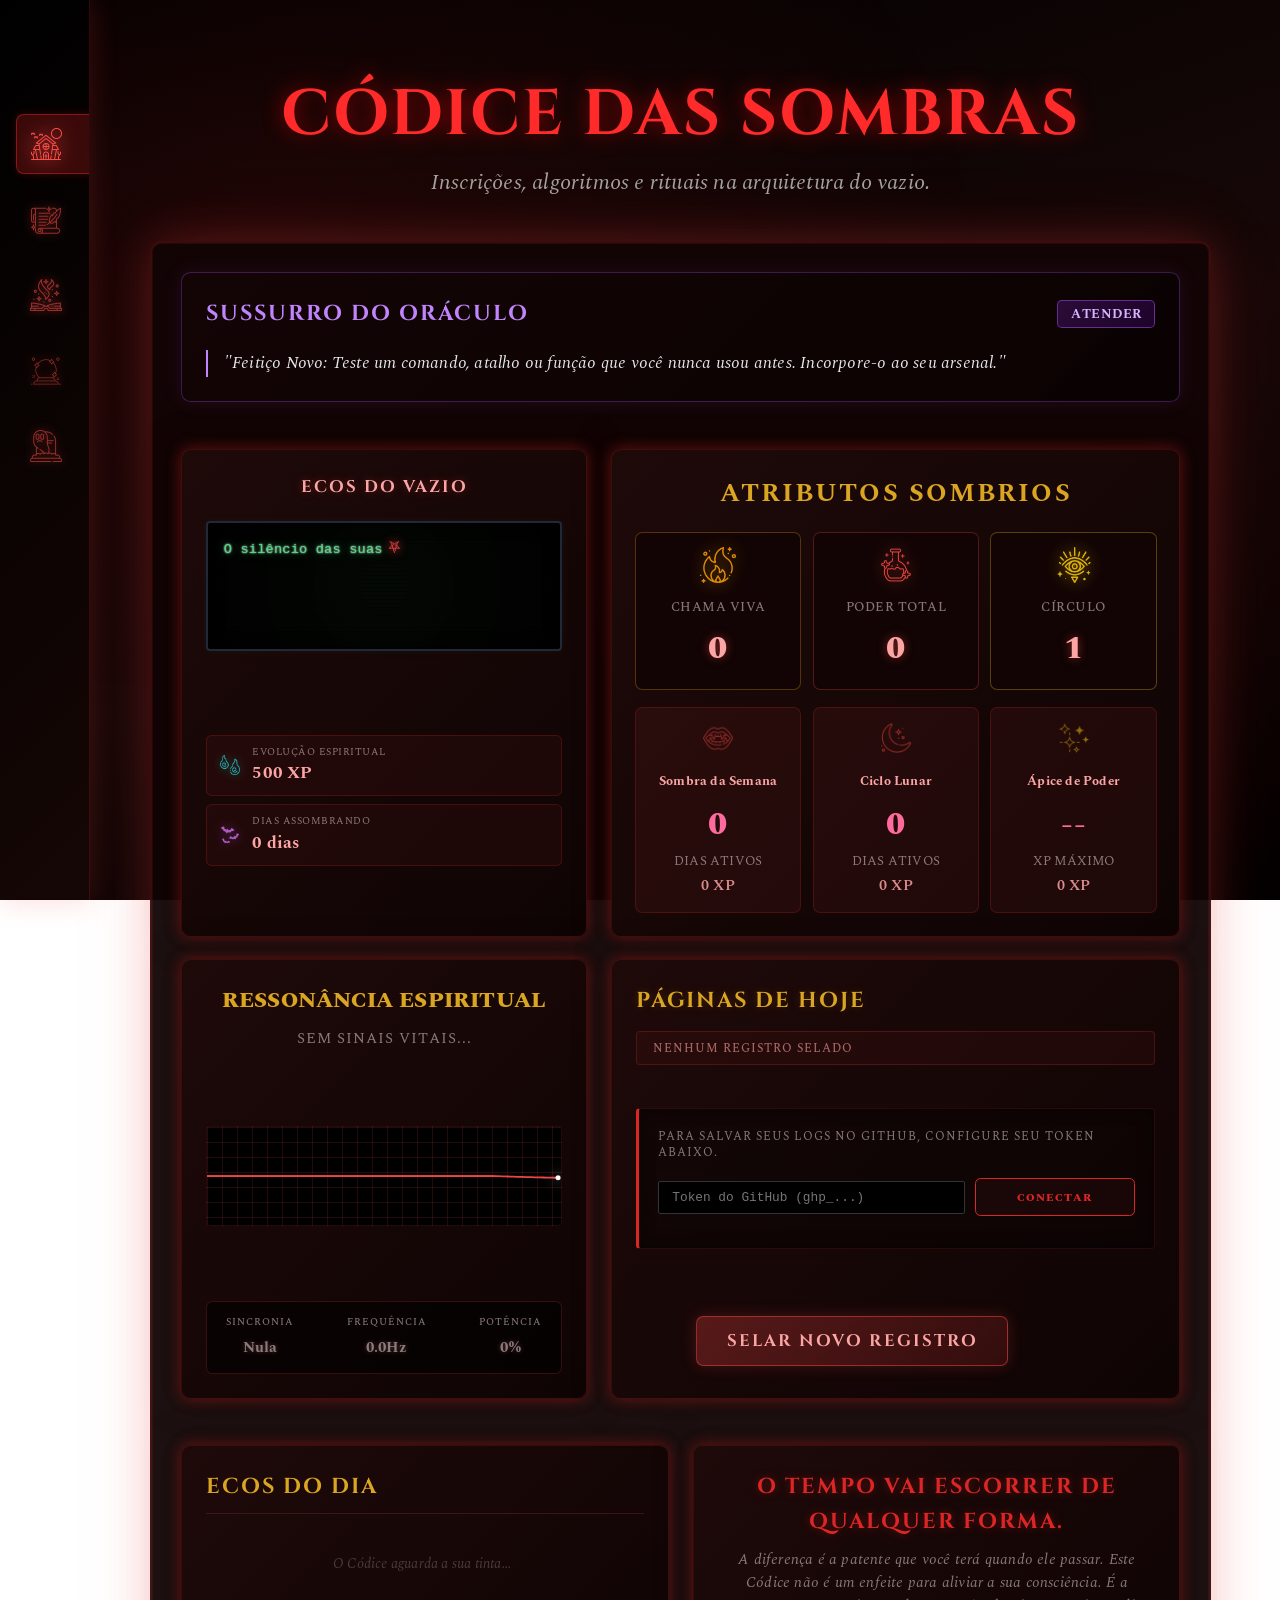
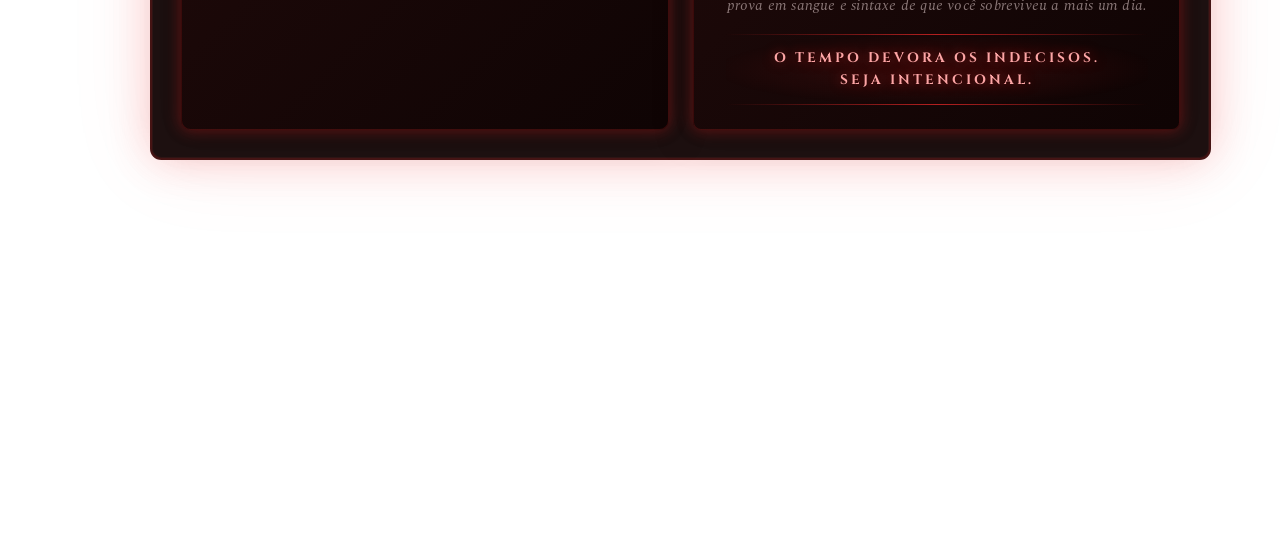
==== commit 42e9181c: "feat: Refactor gamification section and enhance user interface - Updated the layout of the oracle he" ====
--- a/index.html
+++ b/index.html
@@ -55,18 +55,20 @@
                 <div class="home-content">
                     <div class="gamification-section">
                         <div class="oracle-box">
-                            <div class="oracle-header" style="justify-content: space-between;">
-                                <div style="display: flex; align-items: center; gap: 0.8rem;">
-                                    <h3 style="margin: 0;">Sussurro do Oráculo</h3>
-                                </div>
-                                <button id="completeQuestBtn" class="quest-btn" title="Atender ao Chamado">Atender</button>
-                                <div id="questDoneBadge" class="quest-done-badge">Selado ⛧</div>
-                            </div>
+                            <div class="oracle-header">
+    <div style="display: flex; align-items: center; gap: 0.8rem;">
+        <h3 style="margin: 0;">Sussurro do Oráculo</h3>
+    </div>
+    <div class="oracle-actions">
+        <button id="completeQuestBtn" class="quest-btn" title="Atender ao Chamado">Atender</button>
+        <div id="questDoneBadge" class="quest-done-badge">Selado ⛧</div>
+    </div>
+</div>
                             <p id="dailyQuestText">As cartas estão a ser baralhadas...</p>
                         </div>
 
                         <div class="top-row">
-                            <div class="emotional-widget">
+                            <div class="emotional-widget aura-abissal">
                                 <div class="emotion-content">
                                     <p class="emotion-status" id="emotionStatus" style="font-size: 1.5rem; margin-bottom: 0.5rem;">👻</p> 
                                     <p class="emotion-message" id="emotionMessage">Aguardando invocação...</p>
@@ -89,7 +91,7 @@
                                 </div>
                             </div>
 
-                            <div class="stats-panel">
+                            <div class="stats-panel aura-abissal">
                                 <h2 class="stats-title">
                                     Atributos Sombrios
                                 </h2>
@@ -137,7 +139,7 @@
                         </div>
 
                         <div class="bottom-row">
-                            <div class="heartbeat-section">
+                            <div class="heartbeat-section aura-abissal">
                                 <div class="heartbeat-header">
                                     <span class="heartbeat-title">
                                         RESSONÂNCIA ESPIRITUAL
@@ -161,10 +163,9 @@
                                 </div>
                             </div>
 
-                            <div class="daily-reminder">
+                            <div class="daily-reminder aura-abissal">
                                 <div class="logs-header">
                                     <h3 style="display: flex; align-items: center; gap: 0.6rem;">
-                                        <img src="img/feather-pen_6584407.png" alt="Grimório" style="width: 24px; filter: invert(82%) sepia(35%) saturate(1487%) hue-rotate(352deg) brightness(103%);">
                                         Páginas de Hoje
                                     </h3>
                                     <div class="last-log-badge">
@@ -183,21 +184,31 @@
                                     <div class="gist-status" id="gistStatus"></div>
                                 </div>
 
-                                <button class="btn-primary" id="addLogBtn" style="margin: 1rem auto; display: flex; width: 100%; justify-content: center;">
-                                    <span class="seal-text">Selar Novo Registro</span>
-                                </button>
-
-                                <div id="todayLogs" class="logs-list"></div>
-                            </div>
+                                <button class="btn-primary" id="addLogBtn">
+    <span class="seal-text">Selar Novo Registro</span>
+</button>
                         </div>
                     </div>
-                </section>
-                <div class="brutal-motivation">
-                    <h2>O tempo vai passar de qualquer jeito.</h2>
-                    <p>A diferença é onde você estará quando ele passar. Este grimório não é um enfeite para aliviar a culpa. É a prova em sangue e código de que você não está parada.</p>
-                    <div class="brutal-highlight">Seja intencional. Todo dia é uma chance de evoluir ou de ficar para trás.</div>
-                </div>
-            </div>
+               
+
+<div class="footer-row" style="display: grid; grid-template-columns: 1fr 1fr; gap: 1.5rem; align-items: stretch; margin-top: 1.5rem;">
+    
+    <div class="painel-de-logs aura-abissal" style="margin: 0; display: flex; flex-direction: column;">
+        <div class="painel-header">
+            <h3>Ecos do Dia</h3>
+        </div>
+        <div id="todayLogs" class="logs-list"></div>
+    </div>
+    
+    <div class="brutal-motivation aura-abissal" style="margin: 0; display: flex; flex-direction: column; justify-content: center; height: 100%;">
+        <h2>O tempo vai escorrer de qualquer forma.</h2>
+        <p>A diferença é a patente que você terá quando ele passar. Este Códice não é um enfeite para aliviar a sua consciência. É a prova em sangue e sintaxe de que você sobreviveu a mais um dia.</p>
+        <div class="brutal-highlight" id="dailyBrutalHighlight">O tempo devora os indecisos. Seja intencional.</div>
+    </div>
+
+</div>
+
+ </section>
 
         <div class="page" data-page="activities">
             <section class="activities-section">
@@ -265,13 +276,20 @@
                 <h2>O que aconteceu hoje?</h2>
                 <div class="form-group">
                     <label for="logArea">Qual frente da jornada?</label>
-                    <select id="logArea">
-                        <option value="estagio">💼 Estágio (20 XP)</option>
-                        <option value="faculdade">🎓 Faculdade (20 XP)</option>
-                        <option value="estudo">📚 Estudo Extra (35 XP)</option>
-                        <option value="desafio">⚔️ Desafio Superado (45 XP)</option>
-                        <option value="conquista">🏆 Conquista (60 XP)</option>
-                    </select>
+                    <div class="gothic-dropdown" id="gothicDropdown">
+    <div class="dropdown-selected aura-abissal">
+        <span>💼 Estágio (20 XP)</span>
+        <div class="dropdown-arrow"></div>
+    </div>
+    <ul class="dropdown-list aura-abissal">
+        <li data-value="estagio" class="opt-estagio">💼 Estágio (20 XP)</li>
+        <li data-value="faculdade" class="opt-faculdade">🎓 Faculdade (20 XP)</li>
+        <li data-value="estudo" class="opt-estudo">📚 Estudo Extra (35 XP)</li>
+        <li data-value="desafio" class="opt-desafio">⚔️ Desafio Superado (45 XP)</li>
+        <li data-value="conquista" class="opt-conquista">🏆 Conquista (60 XP)</li>
+    </ul>
+    <input type="hidden" id="logArea" value="estagio">
+</div>
                 </div>
                 <div class="form-group">
                     <label for="logTitle">Título do feito</label>
@@ -286,14 +304,23 @@
             <div class="modal-step" data-step="2" style="display: none;">
                 <h2>Aprofunde a experiência</h2>
                 <div class="form-group">
-                    <label for="logEmotion">Humor</label>
-                    <select id="logEmotion">
-                        <option value="empolgada">🔥 Empolgada</option>
-                        <option value="frustrada">💀 Frustrada</option>
-                        <option value="exausta">🦇 Exausta</option>
-                        <option value="focada">👁️ Focada</option>
-                    </select>
-                </div>
+    <label>Humor Atual</label>
+    <div class="humor-custom-select" id="humorSelector">
+        <div class="humor-trigger aura-abissal">
+            <span>🔥 Empolgada</span>
+            <div class="humor-arrow"></div>
+        </div>
+        
+        <div class="humor-options-list aura-abissal">
+            <div class="humor-option" data-value="empolgada">🔥 Empolgada</div>
+            <div class="humor-option" data-value="frustrada">💀 Frustrada</div>
+            <div class="humor-option" data-value="exausta">🦇 Exausta</div>
+            <div class="humor-option" data-value="focada">👁️ Focada</div>
+        </div>
+
+        <input type="hidden" id="logEmotion" value="empolgada">
+    </div>
+</div>
                 <div class="form-group">
                     <label for="logReason">Propósito</label>
                     <textarea id="logReason" rows="3"></textarea>
--- a/css/base.css
+++ b/css/base.css
@@ -27,6 +27,11 @@
     --fs-md:   clamp(1.15rem, 2.3vw, 1.35rem);
     --fs-lg:   clamp(1.3rem,  2.8vw, 1.65rem);
     --fs-xl:   clamp(1.5rem,  3.5vw, 2rem);
+
+    /* Novas variáveis de brilho unificado */
+    --glow-primary: rgba(220, 38, 38, 0.4);   /* Vermelho Códice suave */
+    --glow-secondary: rgba(192, 132, 252, 0.3); /* Roxo Místico suave */
+    --border-glow: rgba(220, 38, 38, 0.2);     /* Borda Néon sutil */
 }
 
 /* ==========================================================================
--- a/css/animations.css
+++ b/css/animations.css
@@ -65,4 +65,42 @@
 @keyframes spinStar {
     from { transform: rotate(0deg); }
     to { transform: rotate(360deg); }
+}
+@keyframes derreterTexto {
+    0%, 75% {
+        transform: translateY(0) scaleY(1);
+        filter: blur(0px);
+        opacity: 1;
+    }
+    85% {
+        /* Começa a pesar e a escorrer para baixo */
+        transform: translateY(3px) scaleY(1.2);
+        filter: blur(2px);
+        opacity: 0.8;
+    }
+    92% {
+        /* Desfaz-se completamente numa poça vermelha */
+        transform: translateY(20px) scaleY(3);
+        filter: blur(8px);
+        opacity: 0;
+        color: transparent;
+        text-shadow: 0 15px 10px rgba(220, 38, 38, 0.8);
+    }
+    100% {
+        /* Volta a materializar-se */
+        transform: translateY(0) scaleY(1);
+        filter: blur(0px);
+        opacity: 1;
+    }
+}
+
+@keyframes cintilarMistico {
+    0%, 100% {
+        filter: brightness(1) drop-shadow(0 0 5px var(--glow-primary));
+        transform: scale(1);
+    }
+    50% {
+        filter: brightness(1.5) drop-shadow(0 0 15px var(--red));
+        transform: scale(1.05);
+    }
 }
--- a/css/components.css
+++ b/css/components.css
@@ -104,26 +104,105 @@
    [03] HEARTBEAT & LOGS DIÁRIOS
    ========================================================================== */
 .heartbeat-section, .daily-reminder { height: 440px !important; background: rgba(8,2,2,.92); border: 1.5px solid var(--border); border-radius: .6rem; padding: 1.5rem; box-shadow: 0 0 20px rgba(239,68,68,.1), inset 0 0 18px rgba(239,68,68,.03); position: relative; overflow: hidden; display: flex; flex-direction: column; justify-content: space-between; gap: 1.5rem; min-height: 320px; }
-.heartbeat-section::after { content: ''; position: absolute; inset: 0; pointer-events: none; z-index: 5; background: linear-gradient(to bottom, transparent 50%, rgba(0, 0, 0, 0.3) 51%); background-size: 100% 4px; }
-.heartbeat-section::before { content: ''; position: absolute; top: 0; left: 0; right: 0; height: 15px; pointer-events: none; z-index: 6; background: rgba(239, 68, 68, 0.15); filter: blur(4px); animation: radarScan 3s linear infinite; }
+.heartbeat-section::after { content: ''; position: absolute; inset: 0; pointer-events: none; z-index: 5;  background-size: 100% 4px; }
 .heartbeat-header { display:flex; flex-direction: column; align-items:center; gap: 0.5rem; position: relative; z-index: 10; }
 .heartbeat-title { font-size: var(--fs-md); font-weight: 800; color: #daa520; display: flex; align-items: center; gap: 0.6rem; }
 .monitor-icon { width: 24px; height: 24px; filter: invert(82%) sepia(35%) saturate(1487%) hue-rotate(352deg) brightness(103%); animation: pulsoFantasma 1.5s infinite alternate; }
 .heartbeat-status { font-size:var(--fs-sm); color:var(--text-soft); transition:color .5s; text-transform: uppercase; letter-spacing: 1px;}
-.heartbeat-canvas { width: 100%; height: 100px; border-radius: .3rem; background-image: linear-gradient(rgba(239, 68, 68, 0.08) 1px, transparent 1px), linear-gradient(90deg, rgba(239, 68, 68, 0.08) 1px, transparent 1px); background-size: 15px 15px; border: 1px solid rgba(239, 68, 68, 0.15); position: relative; z-index: 10; }
-.heartbeat-footer { display: flex; justify-content: space-between; align-items: center; background: rgba(0, 0, 0, 0.6); border: 1px solid rgba(239, 68, 68, 0.2); border-radius: 0.4rem; padding: 0.8rem 1.2rem; position: relative; z-index: 10; }
+.heartbeat-canvas { width: 100%; height: 100px; border-radius: .3rem; background-image: linear-gradient(rgba(239, 68, 68, 0.15) 1px, transparent 1px), linear-gradient(90deg, rgba(239, 68, 68, 0.15) 1px, transparent 1px);background-color: #000000;  background-size: 15px 15px; border: 1px solid rgba(239, 68, 68, 0.15); position: relative; z-index: 10;}
+.heartbeat-footer { display: flex; justify-content: space-between; align-items: center; background: rgba(0, 0, 0, 0.6); border: 1px solid #ef444433; border-radius: 0.4rem; padding: 0.8rem 1.2rem; position: relative; z-index: 10; }
 .hb-stat { display: flex; flex-direction: column; align-items: center; gap: 0.3rem; }
 .hb-label { font-size: 0.65rem; color: var(--text-soft); text-transform: uppercase; letter-spacing: 1px; }
 .hb-value { font-size: var(--fs-sm); color: #fca5a5; font-weight: bold; text-shadow: 0 0 5px rgba(252, 165, 165, 0.3); }
 
-.daily-reminder { background: linear-gradient(180deg, rgba(20, 5, 5, 0.9), rgba(8, 2, 2, 0.95)); box-shadow: 0 10px 30px rgba(0,0,0,0.8), inset 0 0 20px rgba(239, 68, 68, 0.03); }
-.logs-header { display:flex; justify-content:space-between; align-items:center; flex-wrap:wrap; gap:.7rem; margin-bottom:1.5rem; }
-.logs-header h3 { font-size:var(--fs-lg); color:#daa520; margin:0; }
-.last-log-badge { padding: .4rem .9rem; background: rgba(239,68,68,.05); border: 1px solid rgba(239,68,68,.2); border-radius: 2rem; max-width: 300px; }
-.last-log-text { font-size:var(--fs-xs); color:rgba(252,165,165,.6); white-space:nowrap; overflow:hidden; text-overflow:ellipsis; }
-.logs-list { margin-top: 1rem; flex: 1; overflow-y: auto; padding-right: 5px; display: flex; flex-direction: column; gap: 0.6rem; scrollbar-width: thin; scrollbar-color: rgba(239, 68, 68, 0.25) transparent; }
-.log-item { background: rgba(0, 0, 0, 0.55); backdrop-filter: blur(5px); padding: .8rem 1.2rem; border-radius: .4rem; border: 1px solid rgba(239,68,68,.1); border-left: 3px solid rgba(239,68,68,.6); display: flex; justify-content:space-between; align-items:center; gap:.5rem; font-size: var(--fs-sm); transition: all .3s ease; }
-.log-item:hover { background: rgba(20, 5, 5, 0.85); border-left-color: #ef4444; border-color: rgba(239,68,68,.3); transform: translateX(5px); box-shadow: -5px 0 15px rgba(239,68,68,.15); }
+/* ──  (PÁGINAS DE HOJE) ── */
+.daily-reminder {
+    background: linear-gradient(180deg, rgba(20, 5, 5, 0.9), rgba(8, 2, 2, 0.95));
+    border: 1.5px solid var(--border); border-radius: .6rem; 
+    padding: 1.5rem;
+    box-shadow: 0 10px 30px rgba(0,0,0,0.8), inset 0 0 20px rgba(239, 68, 68, 0.03);
+    display: flex; flex-direction: column; 
+    gap: 1rem; /* Espaçamento constante entre os elementos */
+    height: 440px !important;
+}
+
+.logs-header { 
+    display: flex; 
+    flex-direction: column; /* Título em cima, badge em baixo para não esmagar */
+    align-items: flex-start; 
+    gap: 0.8rem;
+    margin-bottom: 0.5rem;
+}
+
+.logs-header h3 { 
+    font-size: var(--fs-md); 
+    color: #daa520; 
+    margin: 0; 
+    display: flex; 
+    align-items: center; 
+    gap: 0.6rem;
+    text-shadow: 0 0 10px rgba(218, 165, 32, 0.2);
+}
+
+.last-log-badge {
+    padding: 0.4rem 1rem; 
+    background: rgba(239, 68, 68, 0.05); 
+    border: 1px solid rgba(239, 68, 68, 0.2);
+    border-radius: 4px; /* Mais quadrado para combinar com a BIOS */
+    width: 100%; /* Ocupa a largura toda para o texto fluir */
+    overflow: hidden;
+}
+
+.last-log-text { 
+    font-size: 0.75rem; 
+    color: rgba(252, 165, 165, 0.6); 
+    font-family: var(--font-ui); 
+    white-space: nowrap; 
+    overflow: hidden; 
+    text-overflow: ellipsis; /* Se o nome do log for gigante, ele coloca "..." */
+    display: block;
+    text-transform: uppercase;
+    letter-spacing: 1px;
+}
+
+/* Ajuste do Botão de Selar dentro da caixa */
+#addLogBtn {
+    margin: 0.5rem 0; /* Espaço em cima e embaixo */
+    font-family: var(--font-gothic);
+    font-weight: bold;
+    letter-spacing: 2px;
+}
+
+/* Lista de Logs com Scrollbar Sombrio */
+.logs-list {
+    flex: 1;
+    overflow-y: auto;
+    padding-right: 8px;
+    display: flex;
+    flex-direction: column;
+    gap: 0.8rem;
+    scrollbar-width: thin;
+    scrollbar-color: var(--red) transparent;
+}
+
+/* Estilo de cada item da lista */
+.log-item {
+    background: rgba(0, 0, 0, 0.4); 
+    padding: 0.8rem 1rem;
+    border-radius: 4px;
+    border: 1px solid rgba(239, 68, 68, 0.1);
+    border-left: 3px solid var(--red);
+    display: flex;
+    justify-content: space-between;
+    align-items: center;
+    transition: all 0.3s ease;
+}
+
+.log-item:hover {
+    background: rgba(239, 68, 68, 0.05);
+    transform: translateX(4px);
+    border-color: var(--red-glow);
+}
 .log-title { color: #e5e7eb; font-weight:500; flex:1; overflow:hidden; text-overflow:ellipsis; white-space:nowrap; }
 .log-meta { display:flex; align-items:center; gap:.6rem; }
 .log-time { font-size:var(--fs-xs); color:var(--text-soft); opacity: 0.7;}
@@ -139,14 +218,49 @@
 /* ==========================================================================
    [04] BOTÕES E MODAIS
    ========================================================================== */
-.btn-primary { background: linear-gradient(135deg, rgba(239,68,68,.3), rgba(200,50,50,.18)); border: 1.5px solid rgba(239,68,68,.52); color: var(--text-accent); padding: .8rem 1.4rem; border-radius: .45rem; cursor: pointer; font-size: var(--fs-base); width: 100%; transition: all .3s; text-transform: uppercase; box-shadow: 0 0 15px rgba(239,68,68,.22); animation: pulseButton 2s infinite alternate; }
+.btn-primary { background: linear-gradient(135deg, rgba(239,68,68,.3), rgba(200,50,50,.18)); border: 1.5px solid rgba(239,68,68,.52); color: var(--text-accent); padding: .8rem 1.4rem; border-radius: .45rem; cursor: pointer; font-size: var(--fs-base); width: 60%; position: relative;
+    right: -60px; transition: all .3s; text-transform: uppercase; box-shadow: 0 0 15px rgba(239,68,68,.22); animation: pulseButton 2s infinite alternate; }
 .btn-primary:hover { background: linear-gradient(135deg, rgba(239,68,68,.45), rgba(200,50,50,.32)); border-color: rgba(239,68,68,.82); box-shadow: 0 0 28px rgba(239,68,68,.55); transform: translateY(-2px) scale(1.01); }
 .btn-secondary { background: rgba(239,68,68,.1); border: 1.5px solid var(--border); color: var(--text-accent); padding: .6rem 1.1rem; border-radius: .35rem; cursor: pointer; font-size: var(--fs-sm); transition: all .25s ease; white-space: nowrap; }
 .btn-secondary:hover { background:rgba(239,68,68,.2); border-color:var(--border-strong); }
 .delete-log-btn { background: rgba(220, 38, 38, 0.1); border: 1px solid rgba(220, 38, 38, 0.3); color: #fca5a5; border-radius: .25rem; width: 24px; height: 24px; display: flex; align-items: center; justify-content: center; cursor: pointer; transition: all 0.2s; margin-left: .5rem; }
 .delete-log-btn:hover { background: rgba(239, 68, 68, 0.8); color: #fff; border-color: rgba(239, 68, 68, 1); transform: scale(1.1); box-shadow: 0 0 10px rgba(239, 68, 68, 0.4); }
-
+/* Transformação em Botão Etéreo (Adeus Bloco!) */
+#btnStep2Back {
+    /* 1. Removemos a aparência de "caixa" */
+    background: transparent !important;
+    border: none !important;
+   
+    border-radius: 0 !important;
+    box-shadow: none !important;
+    animation: none !important;
+
+    /* 2. Ajuste de Tipografia */
+    color: var(--text-soft);
+    padding: 0.4rem 0.2rem; /* Menos preenchimento para não parecer gordo */
+    font-size: 0.7rem;
+    letter-spacing: 3px; /* Texto mais espalhado e elegante */
+    text-transform: uppercase;
+    
+    cursor: pointer;
+    display: inline-flex;
+    align-items: center;
+    gap: 10px;
+    transition: all 0.4s ease;
+}
+
+/* 3. O Efeito Cintilante que você amou */
+#btnStep2Back:hover {
+    color: var(--red);
+    text-shadow: 0 0 12px var(--red);
+    
+    /* Aplicando a animação que criamos para os ícones */
+    animation: cintilarMistico 3s infinite ease-in-out !important;
+    
+    transform: translateX(-5px); /* Ele desliza suavemente para o lado */
+}
 .modal { display:none; position:fixed; inset:0; z-index:2000; background:rgba(0,0,0,.68); backdrop-filter:blur(8px); animation: fadeIn .25s ease; }
+
 .modal-content { background: linear-gradient(135deg, rgba(20,6,6,.98), rgba(10,3,3,1)); border: 1.5px solid var(--border); border-radius: .6rem; padding: 2.3rem; max-width: 500px; width:92%; box-shadow: 0 12px 50px rgba(0,0,0,.65), 0 0 35px rgba(239,68,68,.2); animation: slideUp .36s ease; max-height: 90vh; overflow-y: auto; }
 #questModal .modal-content { box-shadow: 0 12px 50px rgba(0,0,0,.9), 0 0 35px rgba(168, 85, 247, 0.2); border-color: rgba(168, 85, 247, 0.3); }
 .modal.show { display:flex; justify-content:center; align-items:center; }
@@ -157,12 +271,262 @@
 .form-group input, .form-group textarea, .form-group select { width:100%; background: var(--surface); border: 1.5px solid var(--border); color: var(--text-accent); padding: .7rem .85rem; border-radius: .35rem; font-family: var(--font-reading); font-size: var(--fs-base); transition: border-color .25s; }
 .form-group input:focus, .form-group textarea:focus, .form-group select:focus { outline:none; border-color:rgba(239,68,68,.65); box-shadow:0 0 14px rgba(239,68,68,.22); }
 #diary-toast { position:fixed; bottom:1.8rem; right:1.8rem; background: var(--surface); border: 1.5px solid var(--border); color: var(--text-accent); padding: .8rem 1.3rem; border-radius: .45rem; z-index: 9999; box-shadow: 0 0 22px rgba(239,68,68,.25); opacity: 0; transition: opacity .3s ease; pointer-events: none; }
+.form-group select {
+    width: 100%;
+    background-color: #050505; /* Fundo preto sólido */
+    border: 1.5px solid var(--border); /* Usa a tua cor de borda vermelha */
+    color: var(--text-accent); /* Texto em vermelho suave */
+    padding: 0.7rem 2.8rem 0.7rem 0.85rem; /* Aumentamos o espaço na direita para a seta */
+    border-radius: 0.35rem;
+    font-family: var(--font-reading);
+    font-size: var(--fs-base);
+    cursor: pointer;
+    transition: all 0.25s ease;
+
+    /* 1. REMOVE A SETA BRANCA PADRÃO */
+    appearance: none;
+    -webkit-appearance: none;
+    -moz-appearance: none;
+
+    /* 2. ADICIONA A SETA GÓTICA (SVG Vermelho) */
+    background-image: url("data:image/svg+xml,%3Csvg xmlns='http://www.w3.org/2000/svg' width='24' height='24' viewBox='0 0 24 24' fill='none' stroke='%23dc2626' stroke-width='2' stroke-linecap='round' stroke-linejoin='round'%3E%3Cpath d='m6 9 6 6 6-6'/%3E%3C/svg%3E");
+    background-repeat: no-repeat;
+    background-position: right 1.2rem center; /* Posiciona a seta na direita */
+    background-size: 0.85rem;
+}
+
+.form-group select:focus {
+    outline: none;
+    border-color: var(--red); /* Brilha em vermelho forte ao clicar */
+    box-shadow: 0 0 14px rgba(239, 68, 68, 0.22);
+}
+
+.form-group select option {
+    background-color: #0a0505; /* Fundo escuro para a lista */
+    color: var(--text-accent);
+    padding: 10px;
+}
+
+/* 1. Espaçamento do Título do Modal */
+.modal-content h2 {
+    margin-bottom: 2rem; /* Aumenta o espaço depois do título principal */
+    text-align: center;
+}
+
+/* 2. Espaçamento entre os grupos de formulário */
+.form-group {
+    margin-bottom: 1.8rem; /* Aumentamos de 1.2rem para 1.8rem */
+}
+
+/* 3. Espaçamento entre o Label (rótulo) e o campo */
+.form-group label {
+    display: block;
+    font-size: var(--fs-sm);
+    color: #d0d0d0;
+    margin-bottom: 0.8rem; /* Aumentamos de 0.4rem para 0.8rem */
+    text-transform: uppercase;
+    letter-spacing: 1px;
+}
+
+/* 4. Respiro extra para o botão de ação */
+#btnStep1Next, #submitLogBtnFinal {
+    margin-top: 1rem; /* Garante que o botão não fique colado na caixa de texto */
+}
+
+/* Estilo do Container */
+.gothic-dropdown { position: relative; width: 100%; cursor: pointer; }
+
+/* A caixa que fica fechada */
+.dropdown-selected {
+    padding: 0.7rem 1rem;
+    border-radius: 0.35rem;
+    display: flex;
+    justify-content: space-between;
+    align-items: center;
+    color: var(--text-accent);
+}
+
+/* A seta customizada */
+.dropdown-arrow {
+    width: 8px;              /* Reduzido de 12px */
+    height: 8px;             /* Reduzido de 12px */
+    border-right: 1.5px solid var(--red); /* Linha mais fina (era 2px) */
+    border-bottom: 1.5px solid var(--red); /* Linha mais fina (era 2px) */
+    transform: rotate(45deg);
+    transition: 0.3s;
+    margin-right: 0.5rem;    /* Ajuste de posição */
+}
+
+/* A lista que abre */
+.dropdown-list {
+    position: absolute; top: 110%; left: 0; width: 100%;
+    list-style: none; padding: 0; margin: 0;
+    display: none; /* Começa escondida */
+    z-index: 100;
+}
+
+.gothic-dropdown.open .dropdown-list { display: block; }
+.gothic-dropdown.open .dropdown-arrow { transform: rotate(-135deg); }
+
+/* Estilo de cada opção e as CORES que querias */
+.dropdown-list li {
+    padding: 0.7rem 1.2rem; /* Aumentamos um pouco o respiro */
+    transition: all 0.3s cubic-bezier(0.4, 0, 0.2, 1); /* Transição mais suave */
+    color: var(--text-soft);
+    cursor: pointer;
+}
+/* CORES INDIVIDUAIS E HOVER SEM AZUL! */
+.opt-estagio { color: #c084fc; }
+.opt-estagio:hover { 
+    background: rgba(168, 85, 247, 0.15); 
+    color: #c084fc;
+    padding-left: 1.6rem; 
+    text-shadow: 0 0 10px #c084fc;
+    animation: cintilarMistico 3s infinite ease-in-out; /* Usa a tua animação mística */
+}
+
+.opt-faculdade { color: #7dd3fc; }
+.opt-faculdade:hover { 
+    background: rgba(125, 211, 252, 0.15); 
+    color: #7dd3fc;
+    padding-left: 1.6rem;
+    text-shadow: 0 0 10px #7dd3fc;
+    animation: cintilarMistico 3s infinite ease-in-out;
+}
+
+.opt-estudo { color: #5eead4; }
+.opt-estudo:hover { 
+    background: rgba(94, 234, 212, 0.15); 
+    color: #5eead4;
+    padding-left: 1.6rem;
+    text-shadow: 0 0 10px #5eead4;
+    animation: cintilarMistico 3s infinite ease-in-out;
+}
+
+.opt-desafio { color: #fcd34d; }
+.opt-desafio:hover { 
+    background: rgba(252, 211, 77, 0.15); 
+    color: #fcd34d;
+    padding-left: 1.6rem;
+    text-shadow: 0 0 10px #fcd34d;
+    animation: cintilarMistico 3s infinite ease-in-out;
+}
+
+.opt-conquista { color: #fca5a5; }
+.opt-conquista:hover { 
+    background: rgba(239, 68, 68, 0.15); 
+    color: #fca5a5;
+    padding-left: 1.6rem;
+    text-shadow: 0 0 10px #fca5a5;
+    animation: cintilarMistico 3s infinite ease-in-out;
+}
+
+
+/* Container principal */
+.humor-custom-select {
+    position: relative;
+    width: 100%;
+    user-select: none;
+}
+
+/* A caixa principal (Trigger) */
+.humor-trigger {
+    padding: 0.75rem 1rem;
+    display: flex;
+    justify-content: space-between;
+    align-items: center;
+    border-radius: 4px;
+    cursor: pointer;
+    border: 1px solid var(--border-glow) !important;
+}
+
+/* Seta customizada */
+.humor-arrow {
+    width: 8px; height: 8px;
+    border-right: 2px solid var(--red);
+    border-bottom: 2px solid var(--red);
+    transform: rotate(45deg);
+    transition: transform 0.3s ease;
+}
+
+/* Lista que flutua (O segredo do Absolute) */
+.humor-options-list {
+    position: absolute;
+    top: calc(100% + 5px); /* Fica logo abaixo do trigger */
+    left: 0;
+    width: 100%;
+    z-index: 2100; /* Acima de tudo no modal */
+    display: none; /* Escondida por padrão */
+    border-radius: 4px;
+    padding: 5px 0;
+}
+
+/* Mostra a lista quando clicamos */
+.humor-custom-select.open .humor-options-list {
+    display: block;
+}
+
+.humor-custom-select.open .humor-arrow {
+    transform: rotate(-135deg);
+}
+
+/* Cada opção individual */
+.humor-option {
+    padding: 0.8rem 1.2rem;
+    color: var(--text-soft);
+    cursor: pointer;
+    transition: all 0.2s ease;
+}
+
+/* ADEUS AZUL! Aqui colocamos o efeito cintilante no hover */
+.humor-option:hover {
+    background: rgba(220, 38, 38, 0.15); /* Fundo vermelho fantasmagórico */
+    color: #fff;
+    padding-left: 1.6rem; /* Efeito de deslizar */
+    text-shadow: 0 0 10px var(--red);
+    animation: cintilarMistico 2s infinite; /* Usa a animação que criamos! */
+}
 
 /* ==========================================================================
    [05] SECÇÕES EXTRAS (ORÁCULO, CARDS DE MAGIA, ETC)
    ========================================================================== */
 .oracle-box { background: linear-gradient(135deg, rgba(20,5,5,0.9), rgba(10,2,2,0.95)); border: 1px solid rgba(168, 85, 247, 0.3); border-radius: 0.6rem; padding: 1.5rem; box-shadow: 0 0 20px rgba(168, 85, 247, 0.1); margin-bottom: 1.5rem; }
-.oracle-header { display: flex; align-items: center; gap: 0.8rem; margin-bottom: 1rem; }
+/* Cabeçalho organizado: Título na esquerda, Ações na direita */
+.oracle-header { 
+    display: flex; 
+    align-items: center; 
+    justify-content: space-between; 
+    width: 100%;
+    margin-bottom: 1.2rem;
+}
+
+.oracle-actions {
+    display: flex;
+    align-items: center;
+    justify-content: flex-end;
+    min-width: 100px; /* Garante espaço para o badge não pular */
+}
+
+/* O SEGREDO: Quando a missão é feita, o botão SOME */
+.quest-btn.completed {
+    display: none !important;
+}
+
+/* O badge 'Selado' só aparece quando tiver a classe .show */
+.quest-done-badge {
+    display: none;
+}
+.quest-done-badge.show {
+    display: inline-block;
+}
+
+/* Garante que o botão 'Atender' e o badge 'Selado' fiquem lado a lado sem brigar */
+.oracle-header > div {
+    display: flex;
+    align-items: center;
+    gap: 1rem;
+    flex-shrink: 0;
+}
 .oracle-box h3 { color: #c084fc; font-size: var(--fs-md); margin: 0; }
 #dailyQuestText { font-size: var(--fs-base); color: #e5e7eb; font-style: italic; border-left: 2px solid #c084fc; padding-left: 1rem; }
 
@@ -171,10 +535,6 @@
 
 .quest-done-badge { display: none; font-size: var(--fs-xs); color: #d1d5db; background: rgba(156, 163, 175, 0.15); border: 1px solid rgba(156, 163, 175, 0.4); padding: 0.4rem 0.8rem; border-radius: 0.3rem; font-weight: bold; letter-spacing: 1px; text-transform: uppercase; }
 .quest-completed-text { text-decoration: line-through; opacity: 0.4; transition: all 0.5s ease; }
-
-.brutal-motivation { background: rgba(0, 0, 0, 0.7); border: 1px solid rgba(239, 68, 68, 0.1); border-radius: 0.6rem; padding: 2rem; margin-bottom: 2rem; }
-.brutal-motivation h2 { color: #ef4444; font-size: var(--fs-lg); margin-bottom: 1rem; }
-.brutal-highlight { margin-top: 1.5rem; padding: 1rem; background: rgba(239, 68, 68, 0.1); border-left: 4px solid #ef4444; color: #fca5a5; font-weight: bold; font-size: var(--fs-md); }
 
 .activities-section { margin:3rem 0; }
 .activities-header h2 { font-size:var(--fs-xl); color:#ff6b9d; margin-bottom:1.2rem; padding-bottom:.8rem; border-bottom:1.5px solid var(--border); }
@@ -193,7 +553,6 @@
 .magic-card-footer { display: flex; justify-content: space-between; align-items: center; border-top: 1px dashed rgba(239, 68, 68, 0.2); padding-top: 1rem; }
 .magic-card-xp { font-size: var(--fs-sm); color: #daa520; font-weight: bold; }
 
-.gist-config { background: rgba(239,68,68,.05); border: 1px solid var(--border); border-radius: .5rem; padding: 1rem 1.2rem; margin-bottom: 1rem; }
 .gist-link { color:#fca5a5; text-decoration:underline; font-weight:600; }
 .gist-inputs { display:flex; gap:.6rem; flex-wrap:wrap; }
 
@@ -264,4 +623,326 @@
     color: #fff;
     border-color: #e9d5ff;
     animation: none; /* Para a pulsação no hover para focar no brilho */
-}+}
+
+/* ── CONFIGURAÇÕES GITHUB (GIST) ── */
+.gist-config {
+    background: rgba(10, 5, 5, 0.5); /* Fundo semi-transparente escuro */
+    border: 1px solid rgba(220, 38, 38, 0.15);
+    border-radius: 4px;
+    padding: 1.2rem;
+    margin-bottom: 1.5rem;
+    border-left: 3px solid var(--red); /* Destaque lateral em sangue */
+    box-shadow: inset 0 0 15px rgba(0,0,0,0.5);
+}
+
+.gist-info {
+    font-size: 0.75rem;
+    color: var(--text-soft);
+    margin-bottom: 1rem;
+    font-family: var(--font-ui);
+    text-transform: uppercase;
+    letter-spacing: 1px;
+    line-height: 1.4;
+}
+
+.gist-inputs {
+    display: flex;
+    gap: 0.6rem;
+    align-items: center;
+}
+
+.gist-input {
+    flex: 2;
+    background: #000 !important; /* Força o fundo preto BIOS */
+    border: 1px solid #333 !important; /* Borda discreta */
+    border-radius: 2px;
+    color: #4ade80 !important; /* Texto em verde terminal */
+    padding: 0.5rem 0.8rem;
+    font-family: var(--font-code), monospace;
+    font-size: 0.8rem;
+    outline: none;
+    transition: all 0.3s ease;
+}
+
+.gist-input:focus {
+    border-color: var(--red) !important;
+    box-shadow: 0 0 10px rgba(220, 38, 38, 0.3);
+}
+
+/* Ajuste específico para o botão de conexão */
+#saveTokenBtn {
+    flex: 1;
+    background: rgba(220, 38, 38, 0.05);
+    border: 1px solid var(--red);
+    color: var(--red);
+    font-family: var(--font-ui);
+    font-size: 0.7rem;
+    font-weight: 800;
+    text-transform: uppercase;
+    letter-spacing: 1px;
+    padding: 0.6rem;
+    cursor: pointer;
+    transition: all 0.3s ease;
+}
+
+#saveTokenBtn:hover {
+    background: var(--red);
+    color: #fff;
+    box-shadow: 0 0 12px var(--red-glow);
+    transform: translateY(-1px);
+}
+
+.gist-status {
+    margin-top: 0.8rem;
+    font-size: 0.7rem;
+    font-family: var(--font-code);
+    text-transform: uppercase;
+}
+
+/* --- NOVA SECÇÃO: PAINEL DE LOGS --- */
+.painel-de-logs {
+    background: rgba(10, 5, 5, 0.6); /* Fundo escuro e levemente transparente */
+    border: 1px solid var(--border);
+    border-radius: 0.6rem;
+    padding: 1.5rem;
+    margin-top: 1.5rem;
+    width: 100%;
+    box-shadow: 0 5px 15px rgba(0, 0, 0, 0.5);
+}
+
+.painel-header {
+    border-bottom: 1px solid rgba(239, 68, 68, 0.2);
+    margin-bottom: 1rem;
+    padding-bottom: 0.5rem;
+}
+
+.painel-header h3 {
+    color: #daa520; /* Dourado místico */
+    font-size: var(--fs-md);
+    margin: 0;
+}
+
+/* Garante que a tua logs-list original não cresça infinitamente */
+.painel-de-logs .logs-list {
+    max-height: 250px; /* Define a altura máxima antes de criar o scroll */
+    overflow-y: auto;
+    padding-right: 5px;
+}
+
+/* ==========================================================================
+   A VERDADE BRUTAL (GLITCH IMPACTANTE DO CÓDICE)
+   ========================================================================== */
+.brutal-motivation { 
+    border: 1px solid rgba(220, 38, 38, 0.15); 
+    border-radius: 0.5rem; 
+    padding: 1.5rem 2rem; 
+    box-shadow: 0 8px 30px rgba(0, 0, 0, 0.8), inset 0 0 20px rgba(220, 38, 38, 0.04);
+    text-align: center; 
+    position: relative;
+    overflow: hidden;
+}
+
+
+.brutal-motivation h2 { 
+    font-family: var(--font-gothic);
+    color: var(--red); 
+    font-size: var(--fs-md); /* Fonte reduzida de gigante (xl) para média (md) */
+    margin-bottom: 0.6rem; 
+    text-transform: uppercase;
+    letter-spacing: 2px;
+    text-shadow: 0 0 10px rgba(220, 38, 38, 0.4);
+
+}
+
+.brutal-motivation p {
+    font-family: var(--font-reading);
+    color: var(--text-soft);
+    font-size: var(--fs-sm); /* Fonte do texto reduzida */
+    line-height: 1.5;
+    max-width: 700px;
+    margin: 0 auto; 
+    font-style: italic;
+
+}
+
+.brutal-highlight { 
+    margin: 1.5rem auto 0 auto; 
+    padding: 0.8rem 2.5rem; 
+    
+    /* Fim do fundo quadrado! Agora é uma aura de sangue esfumaçada no centro */
+    background: radial-gradient(ellipse at center, rgba(220, 38, 38, 0.15) 0%, transparent 75%); 
+    
+    /* Linhas finas em cima e embaixo que desaparecem nas pontas */
+    border: none;
+    border-top: 1px solid transparent;
+    border-bottom: 1px solid transparent;
+    border-image: linear-gradient(90deg, transparent, rgba(220, 38, 38, 0.8), transparent) 1;
+    
+    /* Texto mais refinado e místico */
+    color: #fca5a5; 
+    font-family: var(--font-gothic); /* Trocamos para a fonte gótica */
+    font-weight: bold; 
+    font-size: 0.85rem; 
+    text-transform: uppercase;
+    letter-spacing: 3px;
+    text-shadow: 0 0 12px rgba(220, 38, 38, 0.6);
+    box-shadow: none; /* Adeus sombra interna feia */
+    
+    display: inline-block; 
+    
+    /* Mantemos a magia do derretimento */
+    animation: derreterTexto 12s ease-in-out infinite;
+    animation-delay: 1s;
+    will-change: transform, filter, opacity;
+}
+
+/* Aplicar a animação APENAS aos textos, não à caixa inteira */
+.brutal-motivation h2, 
+.brutal-motivation p, 
+.brutal-highlight {
+    animation: derreterTexto 12s ease-in-out infinite;
+    will-change: transform, filter, opacity;
+    display: inline-block; /* Necessário para a distorção funcionar corretamente */
+}
+
+/* Atrasos diferentes para que cada linha derreta num momento ligeiramente diferente */
+.brutal-motivation h2 { animation-delay: 0s; }
+.brutal-motivation p { animation-delay: 0.5s; }
+.brutal-highlight { animation-delay: 1s; margin-top: 1rem; }
+
+/* --- ESTILO DOS LOGS COMPACTOS E COLORIDOS (ECOS DO DIA) --- */
+.painel-de-logs .log-item {
+    background: rgba(10, 5, 5, 0.8);
+    padding: 0.6rem 0.8rem;
+    border-radius: 4px;
+    border: 1px solid rgba(255, 255, 255, 0.05);
+    border-left: 3px solid; /* A cor entra aqui via JS */
+    display: flex;
+    justify-content: space-between;
+    align-items: center;
+    margin-bottom: 0.4rem;
+    transition: transform 0.2s ease;
+}
+
+.painel-de-logs .log-item:hover {
+    transform: translateX(4px);
+    background: rgba(20, 10, 10, 0.95);
+}
+
+.painel-de-logs .log-title {
+    font-size: 0.85rem; /* Letra menor */
+    white-space: normal; /* Permite quebrar linha se o texto for grande */
+    line-height: 1.3;
+}
+
+.painel-de-logs .log-meta {
+    justify-content: space-between;
+    opacity: 0.9;
+}
+
+.painel-de-logs .log-time {
+    font-size: 0.65rem;
+    font-family: var(--font-code);
+    color: var(--text-soft);
+}
+
+/* --- BASE DA HORA E DATA --- */
+.log-time-highlight {
+    font-weight: 600; 
+    font-style: normal; 
+    font-family: var(--font-ui); 
+    transition: all 0.3s ease;
+}
+
+/* --- CORES DINÂMICAS BASEADAS NA ÁREA --- */
+.log-tema-estagio .log-time-highlight { color: #c084fc; text-shadow: 0 0 8px rgba(192, 132, 252, 0.4); }
+.log-tema-faculdade .log-time-highlight { color: #7dd3fc; text-shadow: 0 0 8px rgba(125, 211, 252, 0.4); }
+.log-tema-estudo .log-time-highlight { color: #5eead4; text-shadow: 0 0 8px rgba(94, 234, 212, 0.4); }
+.log-tema-desafio .log-time-highlight { color: #fcd34d; text-shadow: 0 0 8px rgba(252, 211, 77, 0.4); }
+.log-tema-conquista .log-time-highlight { color: #fca5a5; text-shadow: 0 0 8px rgba(252, 165, 165, 0.4); }
+
+/* O separador da linha do tempo (|) */
+.log-separator {
+    color: var(--text-soft); /* Usa a mesma cor de "Selado em" */
+    margin: 0 0.2rem; /* Margem menor para parecer uma frase normal */
+    font-style: italic; /* Acompanha a caligrafia mágica */
+    font-weight: normal;
+}
+/* --- ESTRUTURA DOS ECOS DO DIA --- */
+.log-content-left {
+    display: flex; 
+    flex-direction: column; 
+    gap: 0.3rem; 
+    width: 65%;
+}
+
+.log-content-right {
+    display: flex; 
+    align-items: center; 
+    gap: 0.6rem;
+}
+
+/* --- TIPOGRAFIA DOS ECOS --- */
+.log-title {
+    font-size: 0.85rem; 
+    color: #e5e7eb; 
+    font-weight: 600; 
+    white-space: nowrap; 
+    overflow: hidden; 
+    text-overflow: ellipsis;
+}
+
+.log-time-whisper {
+    font-size: 0.7rem; 
+    font-family: var(--font-reading); 
+    color: var(--text-soft); 
+    font-style: italic;
+}
+
+.log-time-highlight {
+    color: #c084fc; 
+    font-weight: 600; 
+    font-style: normal; 
+    font-family: var(--font-ui); 
+    text-shadow: 0 0 8px rgba(192, 132, 252, 0.4);
+}
+
+.log-xp-highlight {
+    color: #daa520; 
+    font-size: 0.75rem; 
+    font-weight: bold; 
+    text-shadow: 0 0 5px rgba(218, 165, 32, 0.4);
+}
+
+/* CLASSE MESTRA: Brilho e Fundo Unificados (Levemente mais claro) */
+.aura-abissal {
+    /* Um tom de vinho/sangue muito escuro, tirando o aspecto de "buraco negro" */
+    background: linear-gradient(135deg, rgba(32, 10, 10, 0.95), rgba(15, 4, 4, 0.98)) !important;
+    
+    /* Borda Néon Fina */
+    border: 1px solid var(--border-glow) !important;
+    
+    /* Sombra Projetada (Glow Externo e Névoa) */
+    box-shadow: 
+        0 0 15px 1px var(--glow-primary),
+        0 0 30px 5px rgba(0, 0, 0, 0.5) !important;
+        
+    transition: all 0.4s ease-in-out !important;
+}
+
+/* O fundo fica mais vivo ao passar o rato por cima */
+.aura-abissal:hover {
+    background: linear-gradient(135deg, rgba(40, 12, 12, 0.98), rgba(20, 5, 5, 1)) !important;
+    box-shadow: 
+        0 0 20px 2px rgba(220, 38, 38, 0.6),
+        0 0 40px 10px rgba(0, 0, 0, 0.6) !important;
+    border-color: rgba(220, 38, 38, 0.4) !important;
+}
+
+
+
+/* Para telas de celular, colocar um embaixo do outro */
+@media (max-width: 1024px) {
+    .footer-row { grid-template-columns: 1fr !important; }
+}
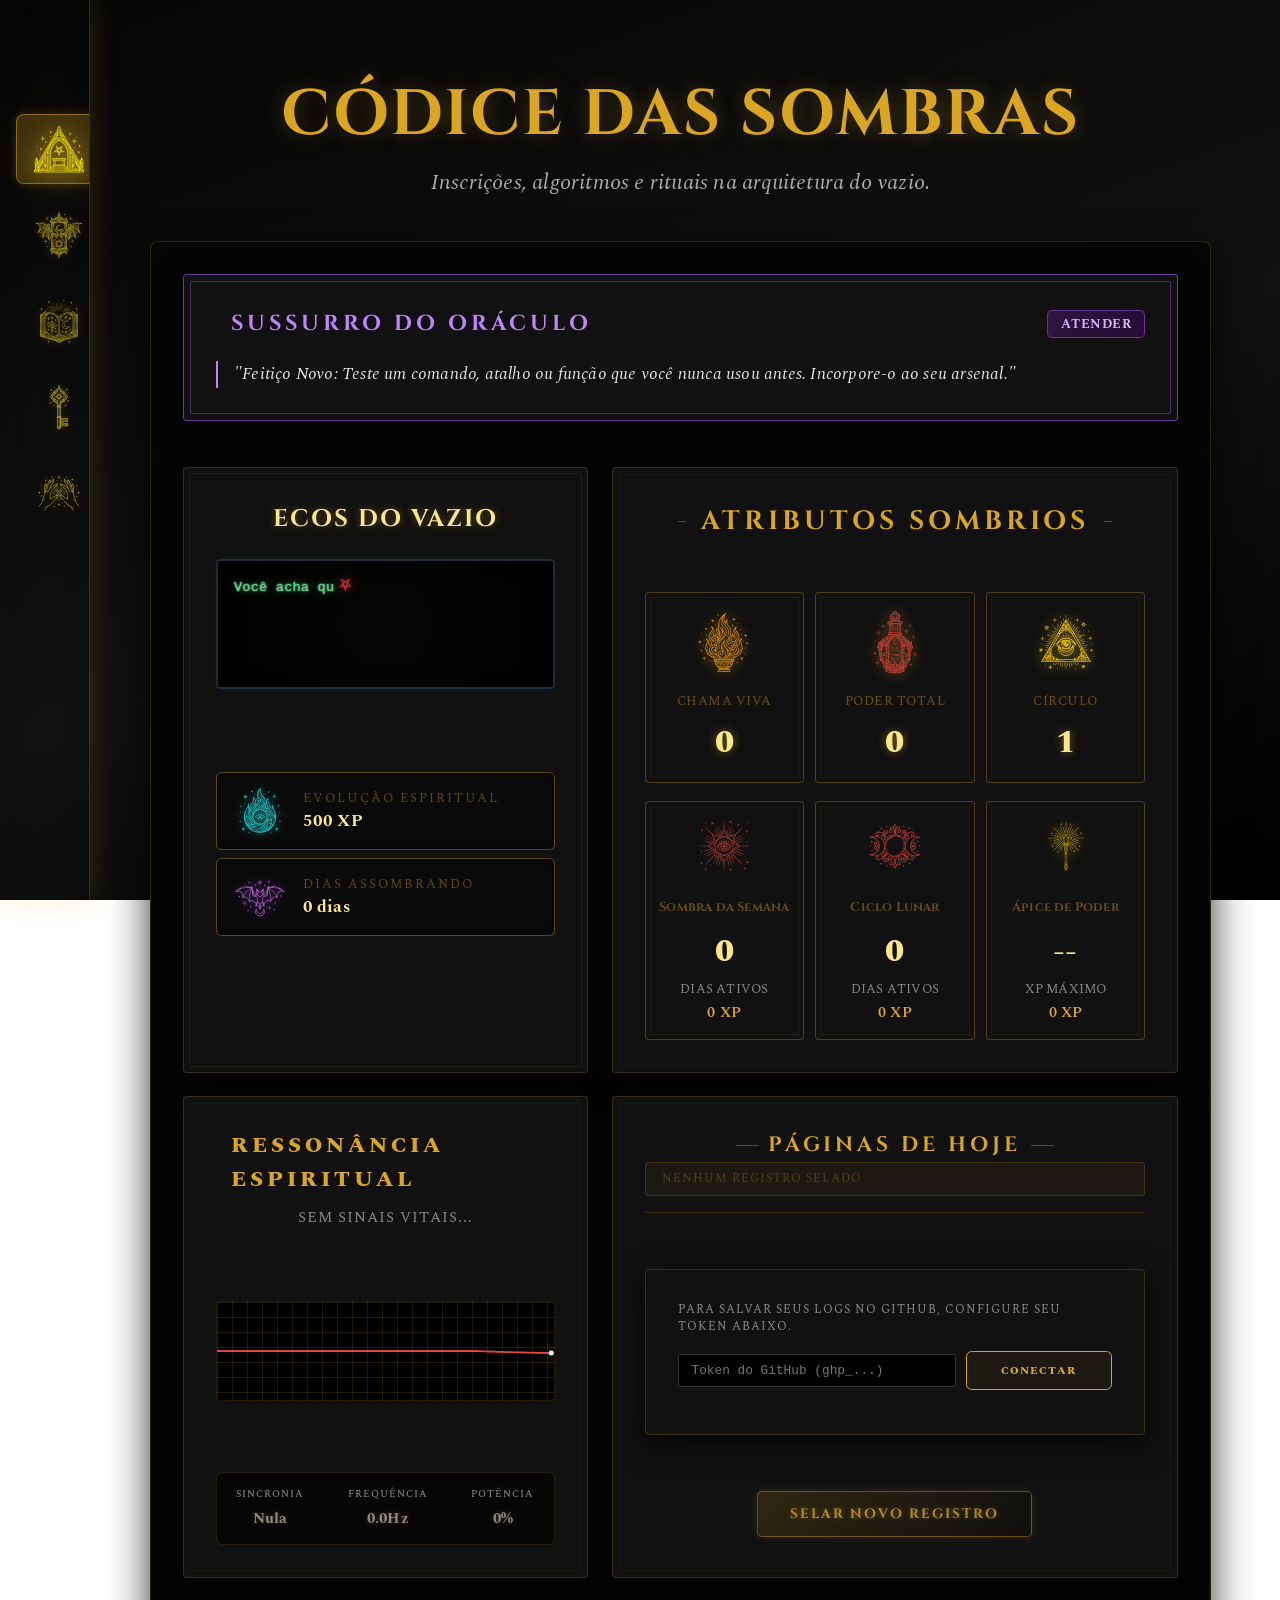
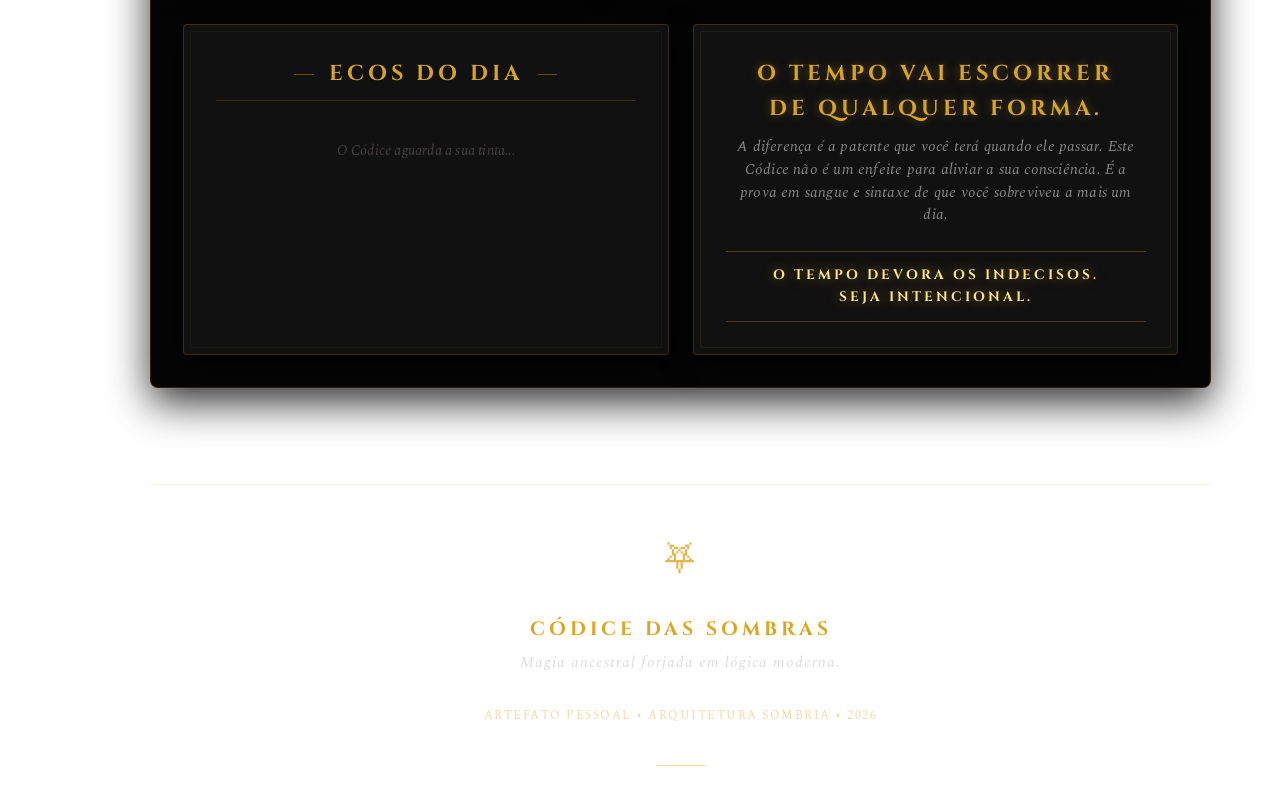
==== commit 247dd431: "Atualização no desing" ====
--- a/index.html
+++ b/index.html
@@ -4,11 +4,26 @@
     <meta charset="UTF-8">
     <meta name="viewport" content="width=device-width, initial-scale=1.0">
     <title>Códice das Sombras</title>
-    <link rel="icon" type="image/png" href="img/spell-book_12405234.png">
+    <link rel="icon" type="image/png" href="img/selo_do_codice.svg">
     
+    <!-- BASE & ANIMAÇÕES -->
     <link rel="stylesheet" href="css/base.css">
     <link rel="stylesheet" href="css/animations.css">
-    <link rel="stylesheet" href="css/components.css">
+    
+    <!-- COMPONENTES MODULARIZADOS -->
+    <link rel="stylesheet" href="css/sidebar.css">
+    <link rel="stylesheet" href="css/dashboard.css">
+    <link rel="stylesheet" href="css/cards.css">
+    <link rel="stylesheet" href="css/activities.css">
+    <link rel="stylesheet" href="css/buttons.css">
+    <link rel="stylesheet" href="css/forms-modals.css">
+    <link rel="stylesheet" href="css/dropdowns.css">
+    <link rel="stylesheet" href="css/utilities.css">
+    <link rel="stylesheet" href="css/responsive.css">
+    <link rel="stylesheet" href="css/skills.css">
+    <link rel="stylesheet" href="css/credits.css">
+    <link rel="stylesheet" href="css/footer.css">
+    <link rel="stylesheet" href="css/emotion-icons.css">
     
     <link href="https://fonts.googleapis.com/css2?family=Cinzel:wght@400;700;900&family=Spectral:ital,wght@0,200;0,400;0,700;1,400&display=swap" rel="stylesheet">
     <script src="https://cdnjs.cloudflare.com/ajax/libs/gsap/3.12.2/gsap.min.js" defer></script>
@@ -18,27 +33,27 @@
 <div class="container">
     <nav class="sidebar" id="sidebar">
         <div class="sidebar-content">
-            <h1 class="logo">Diary</h1>
+            <h1 class="logo">O Tomo</h1>
             <div class="nav-pages">
                 <button class="nav-btn active" data-page="home">
-                    <img src="img/haunted-house_5421742.png" alt="Home" class="nav-icon">
-                    <span class="nav-text">Santuário</span>
+                    <img src="img/altar.svg" alt="Home" class="nav-icon">
+                    <span class="nav-text">Altar</span>
                 </button>
                 <button class="nav-btn" data-page="activities">
-                    <img src="img/script_8447203.png" alt="Timeline" class="nav-icon">
-                    <span class="nav-text">Registros</span>
+                    <img src="img/ecos_sombrios.svg" alt="Timeline" class="nav-icon">
+                    <span class="nav-text">Ecos Sombrios</span>
                 </button>
                 <button class="nav-btn" data-page="skills">
-                    <img src="img/book_1678998.png" alt="Habilidades" class="nav-icon">
-                    <span class="nav-text">Habilidades</span>
+                    <img src="img/maestria.svg" alt="Habilidades" class="nav-icon">
+                    <span class="nav-text">Maestrias</span>
                 </button>
                 <button class="nav-btn" data-page="projects">
-                    <img src="img/magic-ball_3929961.png" alt="Projetos" class="nav-icon">
-                    <span class="nav-text">Projetos</span>
+                    <img src="img/artefatos.svg" alt="Projetos" class="nav-icon">
+                    <span class="nav-text">Artefatos</span>
                 </button>
                 <button class="nav-btn" data-page="credits">
-                    <img src="img/fantasmalapide.png" alt="Créditos" class="nav-icon">
-                    <span class="nav-text">Créditos</span>
+                    <img src="img/pacto.svg" alt="Créditos" class="nav-icon">
+                    <span class="nav-text">Pactos</span>
                 </button>
             </div>
         </div>
@@ -68,21 +83,21 @@
                         </div>
 
                         <div class="top-row">
-                            <div class="emotional-widget aura-abissal">
+                            <div class="emotional-widget">
                                 <div class="emotion-content">
                                     <p class="emotion-status" id="emotionStatus" style="font-size: 1.5rem; margin-bottom: 0.5rem;">👻</p> 
                                     <p class="emotion-message" id="emotionMessage">Aguardando invocação...</p>
                                 </div>
                                 <div class="emotion-insights">
                                     <div class="emotion-insight">
-                                        <img src="img/onibi.png" alt="Evolução" class="insight-icon color-spirit">
+                                        <img src="img/evolucao_espiritual.svg" alt="Evolução" class="insight-icon color-spirit">
                                         <div class="insight-text">
                                             <p class="insight-label">Evolução Espiritual</p>
                                             <p class="insight-value" id="xpToNextLevel">500 XP</p>
                                         </div>
                                     </div>
                                     <div class="emotion-insight">
-                                        <img src="img/bats_17994574.png" alt="Dias" class="insight-icon color-time">
+                                        <img src="img/dias_assombrados.svg" alt="Dias" class="insight-icon color-time">
                                         <div class="insight-text">
                                             <p class="insight-label">Dias Assombrando</p>
                                             <p class="insight-value" id="streakDays">0 dias</p>
@@ -91,44 +106,44 @@
                                 </div>
                             </div>
 
-                            <div class="stats-panel aura-abissal">
+                            <div class="stats-panel">
                                 <h2 class="stats-title">
                                     Atributos Sombrios
                                 </h2>
                                 <div class="quick-stats">
                                     <div class="quick-stat stat-streak">
-                                        <img src="img/fire_3487859.png" alt="Chama" class="stat-icon color-streak">
+                                        <img src="img/chama_viva.svg" alt="Chama" class="stat-icon color-streak">
                                         <span class="stat-label">Chama Viva</span>
                                         <span class="quick-value" id="currentStreak">0</span>
                                     </div>
                                     <div class="quick-stat stat-xp">
-                                        <img src="img/magic-potion_18119275.png" alt="Poder" class="stat-icon color-xp">
+                                        <img src="img/poder_total.svg" alt="Poder" class="stat-icon color-xp">
                                         <span class="stat-label">Poder Total</span>
                                         <span class="quick-value" id="totalXP">0</span>
                                     </div>
                                     <div class="quick-stat stat-level">
-                                        <img src="img/eye_8381949.png" alt="Círculo" class="stat-icon color-level">
+                                        <img src="img/circulo.svg" alt="Círculo" class="stat-icon color-level">
                                         <span class="stat-label">Círculo</span>
                                         <span class="quick-value" id="currentLevel">1</span>
                                     </div>
                                 </div>
                                 <div class="performance-insights">
                                     <div class="insight-card">
-                                        <img src="img/vampiro.png" alt="Semana" class="insight-card-icon">
+                                        <img src="img/sombra_semana.svg" alt="Semana" class="insight-card-icon">
                                         <div class="insight-header">Sombra da Semana</div>
                                         <div class="insight-big" id="weekDays">0</div>
                                         <div class="insight-sub">dias ativos</div>
                                         <div class="insight-xp" id="weekXP">0 XP</div>
                                     </div>
                                     <div class="insight-card">
-                                        <img src="img/lua.png" alt="Mês" class="insight-card-icon">
+                                        <img src="img/ciclo_lunar.svg" alt="Mês" class="insight-card-icon">
                                         <div class="insight-header">Ciclo Lunar</div>
                                         <div class="insight-big" id="monthDays">0</div>
                                         <div class="insight-sub">dias ativos</div>
                                         <div class="insight-xp" id="monthXP">0 XP</div>
                                     </div>
                                     <div class="insight-card">
-                                        <img src="img/night_13621198.png" alt="Ápice" class="insight-card-icon color-ouro">
+                                        <img src="img/apice.svg" alt="Ápice" class="insight-card-icon color-ouro">
                                         <div class="insight-header">Ápice de Poder</div>
                                         <div class="insight-big" id="bestDay">--</div>
                                         <div class="insight-sub">XP máximo</div>
@@ -139,7 +154,7 @@
                         </div>
 
                         <div class="bottom-row">
-                            <div class="heartbeat-section aura-abissal">
+                            <div class="heartbeat-section">
                                 <div class="heartbeat-header">
                                     <span class="heartbeat-title">
                                         RESSONÂNCIA ESPIRITUAL
@@ -163,7 +178,7 @@
                                 </div>
                             </div>
 
-                            <div class="daily-reminder aura-abissal">
+                            <div class="daily-reminder">
                                 <div class="logs-header">
                                     <h3 style="display: flex; align-items: center; gap: 0.6rem;">
                                         Páginas de Hoje
@@ -193,14 +208,14 @@
 
 <div class="footer-row" style="display: grid; grid-template-columns: 1fr 1fr; gap: 1.5rem; align-items: stretch; margin-top: 1.5rem;">
     
-    <div class="painel-de-logs aura-abissal" style="margin: 0; display: flex; flex-direction: column;">
+    <div class="painel-de-logs" style="margin: 0; display: flex; flex-direction: column;">
         <div class="painel-header">
             <h3>Ecos do Dia</h3>
         </div>
         <div id="todayLogs" class="logs-list"></div>
     </div>
-    
-    <div class="brutal-motivation aura-abissal" style="margin: 0; display: flex; flex-direction: column; justify-content: center; height: 100%;">
+     
+    <div class="brutal-motivation" style="margin: 0; display: flex; flex-direction: column; justify-content: center; height: 100%;">
         <h2>O tempo vai escorrer de qualquer forma.</h2>
         <p>A diferença é a patente que você terá quando ele passar. Este Códice não é um enfeite para aliviar a sua consciência. É a prova em sangue e sintaxe de que você sobreviveu a mais um dia.</p>
         <div class="brutal-highlight" id="dailyBrutalHighlight">O tempo devora os indecisos. Seja intencional.</div>
@@ -209,11 +224,30 @@
 </div>
 
  </section>
-
+        <!-- FOOTER HOME -->
+        <footer class="codice-footer">
+            <div class="footer-seal">
+                <div class="seal-glow"></div>
+                <div class="seal-circle">
+                    <span class="seal-text">⛧</span>
+                </div>
+                <div class="seal-content">
+    <p class="seal-title">Códice das Sombras</p>
+    <p class="seal-subtitle">Magia ancestral forjada em lógica moderna.</p>
+    <p class="seal-meta">Artefato Pessoal • Arquitetura Sombria • 2026</p>
+</div>
+            </div>
+            <div class="footer-decoration">
+                <span class="deco-symbol">✦</span>
+                <span class="deco-line"></span>
+                <span class="deco-symbol">✦</span>
+            </div>
+        </footer>
+</div>
         <div class="page" data-page="activities">
             <section class="activities-section">
                 <div class="activities-header">
-                    <h2>Registros do Grimório</h2>
+                    <h2>Ecos Sombrios</h2>
                     <div class="activities-filters">
                         <button class="filter-btn active" data-filter="all">Todas</button>
                         <button class="filter-btn" data-filter="estagio">Estágio</button>
@@ -223,10 +257,29 @@
                         <button class="filter-btn" data-filter="conquista">Conquistas</button>
                     </div>
                 </div>
-                <div id="activitiesTimeline" class="activities-cards-grid">
+                <div id="activitiesTimeline">
                     <p class="empty-state">Nenhuma atividade ainda. Selar um registro para começar.</p>
                 </div>
             </section>
+            <!-- FOOTER ACTIVITIES -->
+            <footer class="codice-footer">
+                <div class="footer-seal">
+                    <div class="seal-glow"></div>
+                    <div class="seal-circle">
+                        <span class="seal-text">⛧</span>
+                    </div>
+                    <div class="seal-content">
+    <p class="seal-title">Códice das Sombras</p>
+    <p class="seal-subtitle">Magia ancestral forjada em lógica moderna.</p>
+    <p class="seal-meta">Artefato Pessoal • Arquitetura Sombria • 2026</p>
+</div>
+                </div>
+                <div class="footer-decoration">
+                    <span class="deco-symbol">✦</span>
+                    <span class="deco-line"></span>
+                    <span class="deco-symbol">✦</span>
+                </div>
+            </footer>
         </div>
 
         <div class="page" data-page="skills">
@@ -235,40 +288,239 @@
                     <h2>Tomo do Conhecimento</h2>
                     <p class="section-intro" style="color:var(--text-soft); font-style:italic;">Habilidades que você mesma registra. Quanto mais pratica, mais o poder cresce.</p>
                 </div>
-                <div>
-                    <div style="text-align: center; padding: 3rem; border: 1.5px dashed var(--border); border-radius: .5rem; color: var(--text-soft);">
-                        <p>🔮 Nenhuma habilidade registrada ainda.</p>
+                
+                <!-- Skills Dashboard -->
+                <div class="skills-container">
+                    <!-- Área de Registro -->
+                    <div class="skills-register">
+                        <div class="register-card">
+                            <h3 style="color: #daa520; margin-bottom: 1.2rem; font-size: 1rem; text-transform: uppercase; letter-spacing: 1px;">Registrar Nova Habilidade</h3>
+                            <div style="display: flex; gap: 0.8rem;">
+                                <input 
+                                    type="text" 
+                                    id="skillInput" 
+                                    placeholder="Digite uma tecnologia ou habilidade..." 
+                                    class="skill-input"
+                                    style="flex: 1;"
+                                >
+                                <button id="addSkillBtn" class="btn-primary" style="width: auto;">Registrar</button>
+                            </div>
+                        </div>
+                    </div>
+
+                    <!-- Área de Visualização de Habilidades -->
+                    <div id="skillsGrid" class="skills-grid">
+                        <div style="text-align: center; padding: 3rem; color: var(--text-soft); grid-column: 1/-1;">
+                            <p>🔮 Nenhuma habilidade registrada ainda. Registre sua primeira tecnologia acima!</p>
+                        </div>
                     </div>
                 </div>
             </section>
+            <!-- FOOTER SKILLS -->
+            <footer class="codice-footer">
+                <div class="footer-seal">
+                    <div class="seal-glow"></div>
+                    <div class="seal-circle">
+                        <span class="seal-text">⛧</span>
+                    </div>
+                    <div class="seal-content">
+    <p class="seal-title">Códice das Sombras</p>
+    <p class="seal-subtitle">Magia ancestral forjada em lógica moderna.</p>
+    <p class="seal-meta">Artefato Pessoal • Arquitetura Sombria • 2026</p>
+</div>
+                </div>
+                <div class="footer-decoration">
+                    <span class="deco-symbol">✦</span>
+                    <span class="deco-line"></span>
+                    <span class="deco-symbol">✦</span>
+                </div>
+            </footer>
         </div>
 
         <div class="page" data-page="projects">
             <section class="activities-section">
                 <div class="activities-header">
                     <h2>Obras & Artefatos</h2>
-                </div>
-                <div>
-                    <div style="text-align: center; padding: 3rem; border: 1.5px dashed var(--border); border-radius: .5rem; color: var(--text-soft);">
-                        <p>🔮 Nenhum projeto registrado ainda.</p>
+                    <p class="section-intro" style="color:var(--text-soft); font-style:italic;">Compartilhe suas criações mágicas com links e imagens que as represente.</p>
+                </div>
+                
+                <!-- Registro de Novo Projeto -->
+                <div class="projects-register">
+                    <div class="register-card">
+                        <h3 style="color: #daa520; margin-bottom: 1.2rem; font-size: 1rem; text-transform: uppercase; letter-spacing: 1px;">Registrar Novo Artefato</h3>
+                        <div style="display: flex; flex-direction: column; gap: 1rem;">
+                            <input 
+                                type="text" 
+                                id="projectTitle" 
+                                placeholder="Nome do artefato/projeto..." 
+                                class="skill-input"
+                            >
+                            <input 
+                                type="text" 
+                                id="projectLink" 
+                                placeholder="Link GitHub ou URL do projeto..." 
+                                class="skill-input"
+                            >
+                            <input 
+                                type="file" 
+                                id="projectImage" 
+                                accept="image/*"
+                                class="skill-input"
+                                style="padding: 0.6rem;"
+                            >
+                            <button id="addProjectBtn" class="btn-primary" style="width: auto; right: 0;">Registrar Artefato</button>
+                        </div>
+                    </div>
+                </div>
+
+                <!-- Grid de Projetos -->
+                <div id="projectsGrid" class="skills-grid">
+                    <div style="text-align: center; padding: 3rem; color: var(--text-soft); grid-column: 1/-1;">
+                        <p>🔮 Nenhum artefato registrado ainda.</p>
                     </div>
                 </div>
             </section>
+            <!-- FOOTER PROJECTS -->
+            <footer class="codice-footer">
+                <div class="footer-seal">
+                    <div class="seal-glow"></div>
+                    <div class="seal-circle">
+                        <span class="seal-text">⛧</span>
+                    </div>
+                    <div class="seal-content">
+    <p class="seal-title">Códice das Sombras</p>
+    <p class="seal-subtitle">Magia ancestral forjada em lógica moderna.</p>
+    <p class="seal-meta">Artefato Pessoal • Arquitetura Sombria • 2026</p>
+</div>
+                </div>
+                <div class="footer-decoration">
+                    <span class="deco-symbol">✦</span>
+                    <span class="deco-line"></span>
+                    <span class="deco-symbol">✦</span>
+                </div>
+            </footer>
         </div>
 
         <div class="page" data-page="credits">
-            <section class="brutal-motivation" style="margin-top: 2rem;">
-                <h2>Pergaminho de Reconhecimento</h2>
-                <ul style="list-style: none; padding: 0;">
-                    <li style="padding: 0.8rem 0; border-bottom: 1px solid rgba(220,38,38,.08);">🦇 Ícones principais por Freepik no Flaticon.</li>
-                    <li style="padding: 0.8rem 0; border-bottom: 1px solid rgba(220,38,38,.08);">🦇 Artes místicas por Umeicon no Flaticon.</li>
-                </ul>
+            <section class="credits-section">
+                <div class="credits-header">
+                    <h1>— PACTOS REALIZADOS —</h1>
+                    <p style="color: var(--text-soft); font-size: 0.95rem; font-style: italic;">Os artefatos e conhecimentos que tornaram este Códice possível</p>
+                </div>
+
+                <!-- Seção de IA -->
+                <div class="credit-block">
+                    <h2 class="credit-title">🤖 Inteligências Artificiais</h2>
+                    <div class="credit-grid">
+                        <div class="credit-card">
+                            <div class="credit-icon">🔮</div>
+                            <h3>Claude</h3>
+                            <p>Arquitetura, lógica e implementação do sistema. Toda a estrutura dinâmica e funcionalidades do Códice.</p>
+                            <a href="https://claude.ai" target="_blank" class="credit-link">Visitar</a>
+                        </div>
+                        <div class="credit-card">
+                            <div class="credit-icon">✨</div>
+                            <h3>Gemini</h3>
+                            <p>Assistência em conceitos, refinamento de ideias e otimizações do código.</p>
+                            <a href="https://gemini.google.com" target="_blank" class="credit-link">Visitar</a>
+                        </div>
+                    </div>
+                </div>
+
+                <!-- Seção de Tecnologias -->
+                <div class="credit-block">
+                    <h2 class="credit-title">⚙️ Tecnologias Utilizadas</h2>
+                    <div class="credit-grid">
+                        <div class="credit-card">
+                            <div class="credit-icon">🏗️</div>
+                            <h3>HTML5</h3>
+                            <p>Estrutura semântica e marcação do Códice.</p>
+                        </div>
+                        <div class="credit-card">
+                            <div class="credit-icon">🎨</div>
+                            <h3>CSS3</h3>
+                            <p>Estilização visual, animações e design responsivo.</p>
+                        </div>
+                        <div class="credit-card">
+                            <div class="credit-icon">⚡</div>
+                            <h3>JavaScript</h3>
+                            <p>Interatividade, lógica dinâmica e gerenciamento de dados com localStorage.</p>
+                        </div>
+                        <div class="credit-card">
+                            <div class="credit-icon">🎬</div>
+                            <h3>GSAP</h3>
+                            <p>Animações suaves e efeitos visuais avançados.</p>
+                        </div>
+                    </div>
+                </div>
+
+                <!-- Seção de Recursos Visuais -->
+                <div class="credit-block">
+                    <h2 class="credit-title">🎭 Recursos Visuais</h2>
+                    <div class="credit-grid">
+                        <div class="credit-card">
+                            <div class="credit-icon">🎪</div>
+                            <h3>Freepik</h3>
+                            <p>Ícones e elementos gráficos que compõem a identidade visual do Códice.</p>
+                            <a href="https://www.freepik.com" target="_blank" class="credit-link">Visitar</a>
+                        </div>
+                        <div class="credit-card">
+                            <div class="credit-icon">🖼️</div>
+                            <h3>Flaticon</h3>
+                            <p>Biblioteca abrangente de ícones e ilustrações para a interface.</p>
+                            <a href="https://www.flaticon.com" target="_blank" class="credit-link">Visitar</a>
+                        </div>
+                    </div>
+                </div>
+
+                <!-- Seção de Tipografia -->
+                <div class="credit-block">
+                    <h2 class="credit-title">✍️ Tipografia</h2>
+                    <div class="credit-grid">
+                        <div class="credit-card">
+                            <div class="credit-icon">👑</div>
+                            <h3>Cinzel</h3>
+                            <p style="font-family: 'Cinzel', serif;">Fonte serif elegante para títulos e destaques.</p>
+                        </div>
+                        <div class="credit-card">
+                            <div class="credit-icon">📖</div>
+                            <h3>Spectral</h3>
+                            <p style="font-family: 'Spectral', serif;">Fonte serif refinada para corpo de texto.</p>
+                        </div>
+                    </div>
+                </div>
+
+                <!-- Seção de Agradecimentos -->
+                <div class="credit-block credit-block-final">
+                    <h2 class="credit-title">🙏 Agradecimento Final</h2>
+                    <div class="credit-thanks">
+                        <p>Este Códice das Sombras é resultado da convergência entre criatividade humana e inteligência artificial, combinando tecnologias modernas com uma estética única.</p>
+                        <p style="margin-top: 1rem; font-size: 0.9rem; color: rgba(218, 165, 32, 0.8);">Criado com dedicação, disciplina e um toque de magia. ✨</p>
+                    </div>
+                </div>
             </section>
-        </div>
-    </div> 
-</div> 
-
-<div id="logModal" class="modal">
+        <!-- FOOTER CREDITS -->
+        <footer class="codice-footer">
+            <div class="footer-seal">
+                <div class="seal-glow"></div>
+                <div class="seal-circle">
+                    <span class="seal-text">⛧</span>
+                </div>
+                <div class="seal-content">
+    <p class="seal-title">Códice das Sombras</p>
+    <p class="seal-subtitle">Magia ancestral forjada em lógica moderna.</p>
+    <p class="seal-meta">Artefato Pessoal • Arquitetura Sombria • 2026</p>
+</div>
+            </div>
+            <div class="footer-decoration">
+                <span class="deco-symbol">✦</span>
+                <span class="deco-line"></span>
+                <span class="deco-symbol">✦</span>
+            </div>
+        </footer>
+        </div>
+
+    <div id="logModal" class="modal">
     <div class="modal-content">
         <button class="modal-close-btn" id="closeLogModal">✕</button>
         <div class="modal-steps" id="modalSteps">
@@ -277,16 +529,26 @@
                 <div class="form-group">
                     <label for="logArea">Qual frente da jornada?</label>
                     <div class="gothic-dropdown" id="gothicDropdown">
-    <div class="dropdown-selected aura-abissal">
-        <span>💼 Estágio (20 XP)</span>
+    <div class="dropdown-selected">
+        <span><img src="img/estagio.svg" alt="Estágio" class="dropdown-icon"> Estágio (20 XP)</span>
         <div class="dropdown-arrow"></div>
     </div>
-    <ul class="dropdown-list aura-abissal">
-        <li data-value="estagio" class="opt-estagio">💼 Estágio (20 XP)</li>
-        <li data-value="faculdade" class="opt-faculdade">🎓 Faculdade (20 XP)</li>
-        <li data-value="estudo" class="opt-estudo">📚 Estudo Extra (35 XP)</li>
-        <li data-value="desafio" class="opt-desafio">⚔️ Desafio Superado (45 XP)</li>
-        <li data-value="conquista" class="opt-conquista">🏆 Conquista (60 XP)</li>
+    <ul class="dropdown-list">
+        <li data-value="estagio" class="opt-estagio">
+            <img src="img/estagio.svg" alt="Estágio" class="dropdown-icon"> Estágio (20 XP)
+        </li>
+        <li data-value="faculdade" class="opt-faculdade">
+            <img src="img/faculdade.svg" alt="Faculdade" class="dropdown-icon"> Faculdade (20 XP)
+        </li>
+        <li data-value="estudo" class="opt-estudo">
+            <img src="img/estudo.svg" alt="Estudo" class="dropdown-icon"> Estudo Extra (35 XP)
+        </li>
+        <li data-value="desafio" class="opt-desafio">
+            <img src="img/desafio.svg" alt="Desafio" class="dropdown-icon"> Desafio Superado (45 XP)
+        </li>
+        <li data-value="conquista" class="opt-conquista">
+            <img src="img/conquista.svg" alt="Conquista" class="dropdown-icon"> Conquista (60 XP)
+        </li>
     </ul>
     <input type="hidden" id="logArea" value="estagio">
 </div>
@@ -295,6 +557,10 @@
                     <label for="logTitle">Título do feito</label>
                     <input type="text" id="logTitle" placeholder="Ex: Mapeei o processo de onboarding">
                 </div>
+                <div class="form-group">
+    <label for="logRepo">Repositório GitHub (Bónus +15 XP)</label>
+    <input type="url" id="logRepo" placeholder="https://github.com/seu-user/projeto" class="gist-input">
+</div>
                 <div class="form-group">
                     <label for="logDescription">Descrição (opcional)</label>
                     <textarea id="logDescription" rows="3"></textarea>
@@ -306,17 +572,25 @@
                 <div class="form-group">
     <label>Humor Atual</label>
     <div class="humor-custom-select" id="humorSelector">
-        <div class="humor-trigger aura-abissal">
-            <span>🔥 Empolgada</span>
+        <div class="humor-trigger">
+            <span><img src="img/empolgada.svg" alt="Empolgada" class="dropdown-icon">  Empolgada</span>
             <div class="humor-arrow"></div>
         </div>
         
-        <div class="humor-options-list aura-abissal">
-            <div class="humor-option" data-value="empolgada">🔥 Empolgada</div>
-            <div class="humor-option" data-value="frustrada">💀 Frustrada</div>
-            <div class="humor-option" data-value="exausta">🦇 Exausta</div>
-            <div class="humor-option" data-value="focada">👁️ Focada</div>
-        </div>
+        <div class="humor-options-list">
+        <div class="humor-option" data-value="empolgada">
+    <img src="img/empolgada.svg" alt="Empolgada" class="dropdown-icon"> Empolgada
+</div>
+        <div class="humor-option" data-value="frustrada">
+            <img src="img/frustrada.svg" alt="Frustrada" class="dropdown-icon"> Frustrada
+        </div>
+        <div class="humor-option" data-value="exausta">
+            <img src="img/exausta.svg" alt="Exausta" class="dropdown-icon"> Exausta
+        </div>
+        <div class="humor-option" data-value="focada">
+            <img src="img/focada.svg" alt="Focada" class="dropdown-icon"> Focada
+        </div>
+    </div>
 
         <input type="hidden" id="logEmotion" value="empolgada">
     </div>
@@ -349,12 +623,20 @@
 
 <div id="deleteConfirmModal" class="modal">
     <div class="modal-content" style="max-width: 400px; text-align: center;">
-        <h2 style="color: #ef4444;">Deseja expurgar este registro?</h2>
+        <h2 style="color: var(--gold);">Deseja expurgar este registro?</h2>
         <p style="color: var(--text-soft); margin-bottom: 1.5rem;">Esta ação não pode ser desfeita. O registro será enviado para o vazio.</p>
         <div style="display: flex; gap: 1rem; justify-content: center;">
             <button class="btn-secondary" id="cancelDeleteBtn">Cancelar</button>
-            <button class="btn-primary" id="confirmDeleteBtn" style="background: rgba(220, 38, 38, 0.8);">Expurgar</button>
-        </div>
+            <button class="btn-primary" id="confirmDeleteBtn" style="background: rgba(218, 165, 32, 0.8);">Expurgar</button>
+        </div>
+    </div>
+</div>
+
+<div id="detailsModal" class="modal">
+    <div class="modal-content" style="max-width: 600px;">
+        <button class="modal-close-btn" id="closeDetailsModal">✕</button>
+        <div id="detailsContent">
+            </div>
     </div>
 </div>
 
--- a/css/base.css
+++ b/css/base.css
@@ -4,23 +4,34 @@
 * { margin: 0; padding: 0; box-sizing: border-box; }
 
 :root {
+    /* Tipografia (Mantida) */
     --font-gothic:  'Cinzel', serif;
     --font-reading: 'Spectral', serif;
     --font-ui:      'Spectral', serif;
     --font-code:    'Fira Code', monospace;
 
-    --red: #dc2626;
-    --red-dim: rgba(220,38,38,0.25);
-    --red-glow: rgba(239,68,68,0.4);
-    --bg: #050505;
-    --surface: rgba(18,5,5,0.95);
-    --surface-2: rgba(26,8,8,0.9);
-    --text: #c8c8c8;
-    --text-soft: rgba(200,180,180,0.65);
-    --text-accent: #fca5a5;
-    --border: rgba(220,38,38,0.22);
-    --border-strong: rgba(220,38,38,0.42);
+    /* A Nova Paleta Dourada */
+    --gold: #daa520;            /* Dourado principal (Goldenrod) */
+    --gold-light: #fce68a;      /* Dourado claro (para destaques e hovers) */
+    --gold-dim: rgba(218, 165, 32, 0.25);
+    --gold-glow: rgba(218, 165, 32, 0.4);
+    --red-frequency: rgba(226, 32, 32, 0.367); /* Para os brilhos mais sutis */
+    
+    /* Fundos Neutros e Profundos (Sem os tons de vermelho de antes) */
+    --bg: #080808;
+    --surface: rgba(15, 15, 15, 0.95);
+    --surface-2: rgba(22, 22, 22, 0.9);
+    
+    /* Textos */
+    --text: #d4d4d4;
+    --text-soft: rgba(200, 200, 200, 0.65);
+    --text-accent: #fce68a;     /* Destaques agora brilham em dourado claro */
+    
+    /* Bordas */
+    --border: rgba(218, 165, 32, 0.25);
+    --border-strong: rgba(218, 165, 32, 0.5);
 
+    /* Tamanhos de Fonte (Mantidos) */
     --fs-xs:   clamp(0.7rem,  1.4vw, 0.8rem);
     --fs-sm:   clamp(0.82rem, 1.7vw, 0.95rem);
     --fs-base: clamp(0.95rem, 2vw, 1.05rem);
@@ -28,10 +39,10 @@
     --fs-lg:   clamp(1.3rem,  2.8vw, 1.65rem);
     --fs-xl:   clamp(1.5rem,  3.5vw, 2rem);
 
-    /* Novas variáveis de brilho unificado */
-    --glow-primary: rgba(220, 38, 38, 0.4);   /* Vermelho Códice suave */
-    --glow-secondary: rgba(192, 132, 252, 0.3); /* Roxo Místico suave */
-    --border-glow: rgba(220, 38, 38, 0.2);     /* Borda Néon sutil */
+    /* Brilhos Unificados Dourados */
+    --glow-primary: rgba(218, 165, 32, 0.4);   
+    --glow-secondary: rgba(255, 255, 255, 0.1); /* Brilho prateado sutil de fundo */
+    --border-glow: rgba(218, 165, 32, 0.3);     
 }
 
 /* ==========================================================================
@@ -39,20 +50,21 @@
    ========================================================================== */
 ::-webkit-scrollbar { width: 8px; }
 ::-webkit-scrollbar-track { background: #050505; }
-::-webkit-scrollbar-thumb { background: rgba(239, 68, 68, 0.3); border-radius: 10px; border: 1px solid rgba(239, 68, 68, 0.1); }
-::-webkit-scrollbar-thumb:hover { background: rgba(239, 68, 68, 0.8); box-shadow: 0 0 10px rgba(239, 68, 68, 0.5); }
+/* Barra de rolagem agora é dourada */
+::-webkit-scrollbar-thumb { background: rgba(218, 165, 32, 0.3); border-radius: 10px; border: 1px solid rgba(218, 165, 32, 0.1); }
+::-webkit-scrollbar-thumb:hover { background: rgba(218, 165, 32, 0.8); box-shadow: 0 0 10px rgba(218, 165, 32, 0.5); }
 
 body {
     font-family: var(--font-reading);
-    background: linear-gradient(160deg, #000 0%, #180808 55%, #000 100%);
-    background-attachment: fixed; color: var(--text);
+    /* Fundo degradê super escuro e neutro */
+    background: linear-gradient(160deg, #050505 0%, #111111 55%, #000000 100%);
+    background-attachment: fixed; 
+    color: var(--text);
     font-size: var(--fs-base); line-height: 1.6; letter-spacing: 0.2px; overflow-x: hidden;
 }
 
 body::before {
-    content: ''; position: fixed; inset: 0; pointer-events: none; z-index: 0;
-    background: radial-gradient(ellipse at 20% 25%, rgba(220,38,38,0.1) 0%, transparent 50%),
-                radial-gradient(ellipse at 80% 70%, rgba(153,27,27,0.07) 0%, transparent 50%);
+    display: none !important; /* Desativa o brilho radial de fundo */
 }
 
 h1, h2, h3, h4, .sidebar .logo { font-family: var(--font-gothic); font-weight: 700; letter-spacing: 2px; text-transform: uppercase; }
@@ -64,13 +76,13 @@
    [03] CONTAINERS E PÁGINAS GERAIS
    ========================================================================== */
 .container { max-width: 1200px; margin: 0 auto; padding: 0 1.8rem 0 110px; position: relative; z-index: 2; }
-.pages-container { position:relative; min-height:60vh; padding-top: 2rem; }
-.page { position: absolute; width: 100%; opacity: 0; transform: translateX(35px) translateY(12px); transition: opacity .4s ease, transform .4s ease; pointer-events: none; }
-.page.active { position: relative; opacity:1; transform: translateX(0) translateY(0); pointer-events: auto; animation: pageIn .4s ease; }
+.pages-container { position: relative; padding-top: 2rem; width: 100%; }
+.page { display: none; width: 100%; opacity: 0; visibility: hidden; transform: translateX(35px) translateY(12px); transition: opacity .4s ease, transform .4s ease, visibility .4s ease; pointer-events: none; }
+.page.active { display: block; opacity: 1; visibility: visible; transform: translateX(0) translateY(0); pointer-events: auto; animation: pageIn .4s ease; }
 
 .home-section { padding: 2rem 0; }
 .home-hero { text-align:center; margin-bottom:2.5rem; }
-.home-hero h1 { font-size: 4rem; color: #ff2a2a; text-shadow: 0 0 20px rgba(255,0,0,0.5); }
+.home-hero h1 { font-size: 4rem; color: var(--gold); text-shadow: 0 0 20px rgba(218, 165, 32, 0.3); }
 .home-subtitle { font-family: var(--font-reading); font-size: var(--fs-md); font-style: italic; opacity: .8; }
 .home-content { display:flex; flex-direction:column; gap:2.5rem; }
 .top-row { 
--- a/css/animations.css
+++ b/css/animations.css
@@ -32,9 +32,9 @@
 
 .emotion-status { animation: ghostlyFlicker 4s infinite alternate; }
 
-.jumpscare-shake { animation: shakeWidget 0.15s infinite !important; border-color: var(--red) !important; box-shadow: 0 0 40px var(--red) !important; }
+.jumpscare-shake { animation: shakeWidget 0.15s infinite !important; border-color: var(--gold) !important; box-shadow: 0 0 40px var(--gold) !important; }
 .screen-glitch-flash {
-    position: fixed; inset: 0; background: rgba(220, 38, 38, 0.15); z-index: 9999;
+    position: fixed; inset: 0; background: rgba(218, 165, 32, 0.15); z-index: 9999;
     pointer-events: none; mix-blend-mode: overlay; animation: flashAnimation 0.1s steps(2) infinite;
 }
 
@@ -46,7 +46,10 @@
    KEYFRAMES (AS ANIMAÇÕES EM SI)
    ========================================================================== */
 @keyframes blinkCursor { 0%, 100% { opacity: 1; transform: scale(1.2); } 50% { opacity: 0; transform: scale(0.8); } }
-@keyframes ghostlyFlicker { 0%, 100% { opacity: 1; filter: blur(0px); text-shadow: 0 0 10px var(--red-glow); } 50% { opacity: 0.8; filter: blur(1px); text-shadow: 0 0 20px var(--red-glow); } }
+@keyframes ghostlyFlicker { 
+    0%, 100% { opacity: 1; filter: blur(0px); text-shadow: 0 0 10px var(--glow-primary); } 
+    50% { opacity: 0.8; filter: blur(1px); text-shadow: 0 0 20px var(--glow-primary); } 
+}
 @keyframes shakeWidget { 0% { transform: translate(2px, 1px) rotate(0deg); } 10% { transform: translate(-1px, -2px) rotate(-1deg); } 20% { transform: translate(-3px, 0px) rotate(1deg); } 30% { transform: translate(3px, 2px) rotate(0deg); } 40% { transform: translate(1px, -1px) rotate(1deg); } 50% { transform: translate(-1px, 2px) rotate(-1deg); } }
 @keyframes flashAnimation { from { opacity: 0; } to { opacity: 1; } }
 @keyframes pageIn { from { opacity: 0; transform: translateY(10px); } to { opacity: 1; transform: translateY(0); } }
@@ -58,7 +61,7 @@
 @keyframes fillProg { from{width:0} }
 @keyframes expurgarLog { 0% { opacity: 1; transform: scale(1) translateY(0); filter: blur(0); } 50% { opacity: 0.5; filter: blur(2px) sepia(100%) hue-rotate(300deg); } 100% { opacity: 0; transform: scale(0.9) translateY(-15px); filter: blur(8px); } }
 @keyframes emoPulse { 0%, 100% { transform: scale(1); } 50% { transform: scale(1.15); } }
-@keyframes pulseButton { 0% { box-shadow: 0 0 10px rgba(239, 68, 68, 0.2); border-color: rgba(239, 68, 68, 0.4); } 100% { box-shadow: 0 0 25px rgba(239, 68, 68, 0.7), inset 0 0 10px rgba(239, 68, 68, 0.2); border-color: rgba(239, 68, 68, 0.9); } }
+@keyframes pulseButton { 0% { box-shadow: 0 0 10px rgba(218, 165, 32, 0.2); border-color: rgba(218, 165, 32, 0.4); } 100% { box-shadow: 0 0 25px rgba(218, 165, 32, 0.7), inset 0 0 10px rgba(218, 165, 32, 0.2); border-color: rgba(218, 165, 32, 0.9); } }
 @keyframes pulseQuest { 0% { box-shadow: 0 0 5px rgba(168, 85, 247, 0.1); border-color: rgba(168, 85, 247, 0.3); } 100% { box-shadow: 0 0 15px rgba(168, 85, 247, 0.8), inset 0 0 8px rgba(168, 85, 247, 0.3); border-color: #c084fc; } }
 @keyframes smokeFade { 0% { opacity: 1; filter: blur(0px); transform: translateY(0) scale(1.02); } 50% { opacity: 0.5; filter: blur(4px); transform: translateY(-10px) scale(1.1) rotate(2deg); color: #888; border-color: transparent; background: transparent; box-shadow: none; } 100% { opacity: 0; filter: blur(10px); transform: translateY(-20px) scale(1.3) rotate(-2deg); display: none; } }
 @keyframes fadeInBadge { 0% { opacity: 0; transform: scale(0.5) rotate(5deg); } 100% { opacity: 1; transform: scale(1) rotate(0deg); } }
@@ -84,7 +87,7 @@
         filter: blur(8px);
         opacity: 0;
         color: transparent;
-        text-shadow: 0 15px 10px rgba(220, 38, 38, 0.8);
+        text-shadow: 0 15px 10px rgba(218, 165, 32, 0.8);
     }
     100% {
         /* Volta a materializar-se */
@@ -100,7 +103,7 @@
         transform: scale(1);
     }
     50% {
-        filter: brightness(1.5) drop-shadow(0 0 15px var(--red));
+        filter: brightness(1.5) drop-shadow(0 0 15px var(--gold));
         transform: scale(1.05);
     }
 }
--- a/css/sidebar.css
+++ b/css/sidebar.css
@@ -0,0 +1,123 @@
+/* ============================================================================
+   SIDEBAR - NAVEGAÇÃO LATERAL
+   ============================================================================ */
+
+.sidebar {
+    position: fixed;
+    top: 0;
+    left: 0;
+    height: 100vh;
+    width: 90px;
+    background: linear-gradient(135deg, var(--gold-dim),);
+    border-right: 1.5px solid var(--border);
+    box-shadow: 0 0 28px rgba(218, 165, 32, .2);
+    backdrop-filter: blur(12px);
+    z-index: 1000;
+    transition: width 0.4s cubic-bezier(.34, 1.56, .64, 1);
+    overflow: hidden;
+    display: flex;
+    flex-direction: column;
+    padding-top: 2rem;
+}
+
+.sidebar:hover {
+    width: 260px;
+}
+
+.sidebar-content {
+    display: flex;
+    flex-direction: column;
+    gap: 2.5rem;
+    padding: 0 1rem;
+    width: 260px;
+}
+
+.sidebar .logo {
+    font-size: var(--fs-lg);
+    font-style: italic;
+    background: linear-gradient(135deg, var(--gold), var(--gold-light));
+    background-clip: text;
+    -webkit-background-clip: text;
+    -webkit-text-fill-color: transparent;
+    white-space: nowrap;
+    padding-left: 1rem;
+    opacity: 0;
+    transition: all 0.3s ease;
+}
+
+.sidebar:hover .logo {
+    opacity: 1;
+}
+
+/* --- Navegação --- */
+.nav-pages {
+    display: flex;
+    flex-direction: column;
+    gap: 1rem;
+}
+
+.nav-btn {
+    background: transparent;
+    border: 1px solid transparent;
+    color: #a0aaaa;
+    border-radius: 0.5rem;
+    cursor: pointer;
+    font-size: var(--fs-xs);
+    display: flex;
+    align-items: center;
+    transition: all .3s ease;
+    text-align: left;
+    min-height: 60px;    /* Aumenta a altura do botão para caber o ícone maior */
+    padding: 0.5rem 1rem;
+    gap: 1.5rem;         /* Aumenta o espaço entre o ícone e o texto */
+}
+
+
+.nav-icon {
+    width: 52px;
+    height: 52px;
+    flex-shrink: 0;
+    opacity: 0.8;
+    filter: invert(72%) sepia(85%) saturate(450%) hue-rotate(5deg) brightness(95%) contrast(95%) drop-shadow(0 0 5px rgba(218, 165, 32, 0.3));
+    transition: all 0.4s cubic-bezier(0.34, 1.56, 0.64, 1);
+}
+
+.nav-text {
+    white-space: nowrap;
+    opacity: 0;
+    transform: translateX(-10px);
+    transition: all 0.3s ease;
+}
+
+.sidebar:hover .nav-text {
+    opacity: 1;
+    transform: translateX(0);
+}
+
+.nav-btn:hover {
+    background: rgba(218, 165, 32, .14);
+    border-color: var(--border-strong);
+    color: #e5e7eb;
+}
+
+.nav-btn:hover .nav-icon {
+    opacity: 1;
+    transform: scale(1.25);
+    filter: invert(72%) sepia(85%) saturate(1200%) hue-rotate(5deg) brightness(130%) contrast(95%) 
+            drop-shadow(0 0 14px rgba(218, 165, 32, 1))
+            drop-shadow(0 0 28px rgba(218, 165, 32, 0.6));
+}
+
+.nav-btn.active {
+    background: rgba(218, 165, 32, .25);
+    border-color: rgba(218, 165, 32, .5);
+    color: var(--gold-light);
+    box-shadow: 0 0 10px rgba(218, 165, 32, .2);
+}
+
+.nav-btn.active .nav-icon {
+    opacity: 1;
+    filter: invert(72%) sepia(85%) saturate(1000%) hue-rotate(5deg) brightness(120%) contrast(95%) 
+            drop-shadow(0 0 12px rgba(218, 165, 32, 0.9))
+            drop-shadow(0 0 24px rgba(218, 165, 32, 0.4));
+}
--- a/css/dashboard.css
+++ b/css/dashboard.css
@@ -0,0 +1,746 @@
+/* ============================================================================
+   DASHBOARD - PAINEL PRINCIPAL, STATS E EMOTIONAL WIDGET
+   ============================================================================ */
+
+/* 🏠 SEÇÃO PRINCIPAL — o container preto que envolve TUDO na página inicial */
+.gamification-section {
+    background: #050505 !important;
+    border: 1px solid rgba(218, 165, 32, 0.2) !important;
+    border-radius: 0.5rem;
+    padding: 2rem;
+    display: flex;
+    flex-direction: column;
+    gap: 1.4rem;
+    box-shadow: 0 15px 40px rgba(0, 0, 0, 0.8) !important; 
+    position: relative;
+}
+
+/* 🎨 ESTILO BASE COMPARTILHADO — borda dourada e fundo preto aplicados nos 4 painéis */
+.emotional-widget, 
+.stats-panel, 
+.heartbeat-section, 
+.daily-reminder {
+    background: #111111 !important;
+    border: 1px solid rgba(218, 165, 32, 0.2) !important;
+    border-radius: 4px !important;
+    box-shadow: 0 10px 30px rgba(0, 0, 0, 0.8) !important; 
+    height: auto !important;
+    position: relative;
+    padding: 2rem !important;
+}
+
+/* ✨ MOLDURA INTERNA DOURADA — a linha fina dourada decorativa dentro de cada painel */
+.emotional-widget::before, 
+.stats-panel::before, 
+.heartbeat-section::before, 
+.daily-reminder::before {
+    content: '';
+    position: absolute;
+    top: 6px; left: 6px; right: 6px; bottom: 6px;
+    border: 1px solid rgba(218, 165, 32, 0.05);
+    pointer-events: none;
+    border-radius: 2px;
+}
+
+/* ════════════════════════════════════════
+   👻 FANTASMA / WIDGET EMOCIONAL
+   Painel esquerdo com o texto verde do fantasma
+   ════════════════════════════════════════ */
+/* --- Emotional Widget --- */
+.emotional-widget {
+    background: #111111;
+    border: 1.5px solid var(--border);
+    border-radius: .6rem;
+    padding: 1.5rem;
+    display: flex;
+    flex-direction: column;
+    align-items: center;
+    justify-content: flex-start;
+    gap: 1.2rem;
+    height: 100%;
+}
+
+.emotional-widget::before {
+    content: '';
+    position: absolute;
+    top: 5px; left: 5px; right: 5px; bottom: 5px;
+    border: 1px solid rgba(218, 165, 32, 0.1);
+    pointer-events: none;
+}
+
+/* 📦 Wrapper interno do widget do fantasma */
+.emotion-content {
+    width: 100%;
+    display: flex;
+    flex-direction: column;
+    align-items: center;
+    gap: 0.8rem;
+}
+
+/* 🏷️ Texto do estado do fantasma ex: 'Ecos do Vazio', 'Frenesi Sombrio' */
+.emotion-status {
+    font-size: var(--fs-base);
+    font-family: var(--font-gothic);
+    font-weight: 700;
+    color: var(--text-accent);
+    margin: 0;
+    text-align: center;
+    text-transform: uppercase;
+    letter-spacing: 2px;
+    text-shadow: 0 0 8px rgba(218, 165, 32, .4);
+}
+
+/* 💬 Caixa preta com texto verde onde o fantasma fala (estilo terminal) */
+.emotion-message {
+    background-color: #050505;
+    background-image: radial-gradient(circle, rgba(0, 20, 0, 0.2) 0%, rgba(0, 0, 0, 1) 100%), linear-gradient(rgba(0, 0, 0, 0.4) 1px, transparent 1px);
+    background-size: 100%, 100% 4px;
+    border: 2px solid #1f2937;
+    border-radius: 4px;
+    box-shadow: inset 0 0 15px rgba(0, 0, 0, 1), 0 0 10px rgba(74, 222, 128, 0.05);
+    padding: 1rem;
+    width: 100%;
+    min-height: 130px;
+    display: block;
+    text-align: left;
+    font-family: var(--font-code), monospace;
+    font-size: 0.85rem;
+    color: #4ade80;
+    font-style: normal;
+    line-height: 1.5;
+    white-space: pre-wrap;
+    word-break: break-word;
+    overflow-wrap: break-word;
+}
+
+.emotion-message:hover {
+    box-shadow: #1f2937 0 0 20px;
+}
+
+
+/* 📊 Container das duas linhas abaixo do terminal (Evolução + Dias) */
+.emotion-insights {
+    display: flex;
+    flex-direction: column;
+    gap: 0.5rem;
+    width: 100%;
+    margin-top: 4rem;
+}
+
+.emotion-insight:hover {
+    transform: translateY(-3px);
+    box-shadow: 0 8px 24px rgba(218, 165, 32, .3);
+    border-color: var(--gold) !important;
+}
+
+/* 📌 Cada linha individual (Evolução Espiritual / Dias Assombrando) */
+.emotion-insight {
+    padding: .5rem .8rem;
+    background: rgba(0, 0, 0, 0.4) !important;
+    border: 1px solid rgba(218, 165, 32, .4) !important;
+    box-shadow: inset 0 0 10px rgba(0,0,0,0.5) !important;
+    border-radius: .35rem;
+    transition: all .25s ease;
+    display: flex;
+    align-items: center;
+    gap: 0.8rem;
+}
+
+/* 🖱️ Efeito hover nas linhas de insight */
+.emotion-insight:hover {
+    background: rgba(218, 165, 32, .13);
+    transform: translateX(3px);
+}
+
+/* 🖼️ ÍCONE das linhas de Evolução Espiritual e Dias Assombrando
+   → width/height = tamanho do ícone */
+.insight-icon {
+    width: 60px;
+    height: 60px;
+    flex-shrink: 0;
+    object-fit: contain;
+    opacity: 0.8;
+    transition: all 0.4s cubic-bezier(0.34, 1.56, 0.64, 1);
+}
+
+/* 🔵 Cor teal do ícone 'Evolução Espiritual' */
+.insight-icon.color-spirit {
+    filter: invert(78%) sepia(33%) saturate(1039%) hue-rotate(124deg) brightness(97%) contrast(93%) drop-shadow(0 0 5px rgba(45, 212, 191, 0.6));
+}
+
+/* 🟣 Cor roxa do ícone 'Dias Assombrando' */
+.insight-icon.color-time {
+    filter: invert(61%) sepia(56%) saturate(3474%) hue-rotate(236deg) brightness(98%) contrast(96%) drop-shadow(0 0 5px rgba(168, 85, 247, 0.6));
+}
+
+.emotion-insight:hover /* 🖼️ ÍCONE das linhas de Evolução Espiritual e Dias Assombrando
+   → width/height = tamanho do ícone */
+.insight-icon {
+    opacity: 1;
+    transform: scale(1.15) rotate(-5deg);
+}
+
+/* 🔤 Texto pequeno ex: 'EVOLUÇÃO ESPIRITUAL' */
+.insight-label {
+    font-size: 0.8rem;
+    color: var(--gold-glow) !important;
+    text-transform: uppercase;
+    letter-spacing: 2px;
+    margin: 0;
+}
+
+/* 🔢 Valor ex: '125 XP', '4 dias' */
+.insight-value {
+    font-size: var(--fs-base);
+    font-weight: 700;
+    color: var(--text-accent);
+    margin: 0;
+}
+
+/* ════════════════════════════════════════
+   📊 PAINEL DE ATRIBUTOS SOMBRIOS
+   Painel direito com Chama Viva, Poder Total, Círculo
+   e os cards de Sombra da Semana, Ciclo Lunar, Ápice
+   ════════════════════════════════════════ */
+/* --- Stats Panel --- */
+.stats-panel {
+    background: var(--surface-2);
+    border: 1.5px solid rgba(184, 134, 11, .22);
+    border-radius: .6rem;
+    padding: 1.4rem;
+    display: flex;
+    flex-direction: column;
+    justify-content: space-between;
+    gap: 1.1rem;
+}
+
+/* 🏆 Título 'ATRIBUTOS SOMBRIOS' */
+.stats-title {
+    color: var(--gold) !important;
+    font-family: var(--font-gothic) !important;
+    letter-spacing: 4px !important;
+    text-transform: uppercase;
+    display: flex;
+    align-items: center;
+    justify-content: center;
+    gap: 15px;
+    margin-bottom: 2rem !important;
+    font-size: var(--fs-lg);
+    margin: 0;
+}
+
+/* ➖ Linhas decorativas douradas ao lado do título */
+.stats-title::before,
+.stats-title::after {
+    content: '';
+    flex: 0.1;
+    height: 1px;
+    background: rgba(218, 165, 32, 0.4);
+}
+
+/* 📦 Container dos 3 cards: Chama Viva, Poder Total, Círculo */
+.quick-stats {
+    display: flex;
+    gap: .7rem;
+    flex-wrap: wrap;
+    
+}
+
+/* 🃏 Cada card individual (Chama Viva / Poder Total / Círculo) */
+.quick-stat {
+    flex: 1;
+    min-width: 85px;
+    display: flex;
+    flex-direction: column;
+    align-items: center;
+    gap: .35rem;
+    background: #111111 !important;
+    padding: .9rem .7rem;
+    border-radius: .45rem;
+    border: 1px solid rgba(218, 165, 32, 0.2) !important;
+    box-shadow: none !important;
+    text-align: center;
+    transition: all .3s ease;
+}
+
+/* 🖱️ Efeito hover nos cards de stat */
+.quick-stat:hover {
+    transform: translateY(-2px);
+    box-shadow: 0 8px 24px rgba(218, 165, 32, .3);
+    border-color: var(--gold) !important;
+}
+
+.insight-card:hover{
+    transform: translateY(-3px);
+    border-color: var(--gold) !important;
+    box-shadow: 0 8px 24px rgba(218, 165, 32, .3);
+
+}
+
+/* 🎨 Estilo preto compartilhado entre cards de stat e cards de insight */
+.quick-stat, /* 🃏 Cada card inferior (Sombra da Semana / Ciclo Lunar / Ápice de Poder) */
+.insight-card {
+    background: #111111 !important; /* Preto sólido para não deixar o brilho passar */
+    border: 1px solid rgba(218, 165, 32, 0.3) !important;
+    border-radius: 4px !important;
+    box-shadow: none !important; /* Mata o brilho individual de cada card */
+    position: relative;
+    overflow: hidden;
+}
+
+/* ✨ Moldura interna fina dentro de cada card */
+.quick-stat::before, .insight-card::before {
+    content: '';
+    position: absolute;
+    top: 4px; left: 4px; right: 4px; bottom: 4px;
+    border: 1px solid rgba(218, 165, 32, 0.08);
+    pointer-events: none;
+}
+
+/* 🔥 Borda do card 'Chama Viva' */
+.stat-streak {
+    border-color: var(--border-strong);
+}
+
+/* ⚡ Borda do card 'Poder Total' */
+.stat-xp {
+    border-color: var(--border-strong);
+}
+
+/* ⭕ Borda do card 'Círculo' */
+.stat-level {
+    border-color: var(--border-strong);
+}
+
+/* 🖼️ ÍCONES dos cards (Chama Viva, Poder Total, Círculo)
+   → width/height = tamanho do ícone */
+.stat-icon {
+    width: 70px;
+    height: 70px;
+    margin-bottom: 0.5rem;
+    opacity: 0.85;
+    transition: all 0.4s cubic-bezier(0.34, 1.56, 0.64, 1);
+}
+
+.quick-stat:hover /* 🖼️ ÍCONES dos cards (Chama Viva, Poder Total, Círculo)
+   → width/height = tamanho do ícone */
+.stat-icon {
+    transform: scale(1.2);
+    opacity: 1;
+}
+
+/* 🟠 Cor laranja/fogo do ícone 'Chama Viva' */
+.stat-icon.color-streak {
+    filter: invert(72%) sepia(74%) saturate(2891%) hue-rotate(357deg) brightness(101%) drop-shadow(0 0 8px rgba(245, 158, 11, 0.6));
+}
+
+/* 🟡 Cor dourada do ícone 'Poder Total' */
+.stat-icon.color-xp {
+    filter: invert(42%) sepia(93%) saturate(3012%) hue-rotate(336deg) brightness(101%) drop-shadow(0 0 8px rgba(218, 165, 32, 0.6));
+}
+
+/* 🟡 Cor amarelo claro do ícone 'Círculo' */
+.stat-icon.color-level {
+    filter: invert(82%) sepia(35%) saturate(1487%) hue-rotate(352deg) brightness(103%) drop-shadow(0 0 8px rgba(250, 204, 21, 0.6));
+}
+
+/* 🔤 Texto do label ex: 'CHAMA VIVA', 'PODER TOTAL' */
+.stat-label {
+    font-size: var(--fs-xs);
+    color: var(--gold-glow);
+    text-transform: uppercase;
+    letter-spacing: .5px;
+}
+
+/* 🔢 Número grande ex: 4, 3375, 7 */
+.quick-value {
+    font-size: var(--fs-xl);
+    font-weight: 800;
+    color: var(--text-accent);
+    text-shadow: 0 0 10px rgba(218, 165, 32, .5);
+}
+
+/* 📦 Container dos 3 cards inferiores: Sombra da Semana, Ciclo Lunar, Ápice */
+.performance-insights {
+    display: flex;
+    gap: .7rem;
+    flex-wrap: wrap;
+}
+
+/* 🃏 Cada card inferior (Sombra da Semana / Ciclo Lunar / Ápice de Poder) */
+.insight-card {
+    flex: 1;
+    min-width: 95px;
+    padding: .9rem .7rem;
+    background: rgba(218, 165, 32, .07);
+    border: 1px solid var(--border);
+    border-radius: .45rem;
+    text-align: center;
+    transition: all .25s ease;
+}
+
+/* 🖱️ Efeito hover nos cards inferiores */
+.insight-card:hover {
+    transform: translateY(-3px);
+    border-color: rgba(218, 165, 32, .45);
+    box-shadow: 0 5px 18px rgba(218, 165, 32, .18);
+}
+
+/* 🖼️ ÍCONES dos cards inferiores (Sombra, Ciclo, Ápice)
+   → width/height = tamanho do ícone */
+.insight-card-icon {
+    width: 60px;
+    height: 60px;
+    margin: 0 auto 0.8rem auto;
+    opacity: 0.65;
+    filter: invert(42%) sepia(93%) saturate(3012%) hue-rotate(336deg) brightness(101%);
+    transition: all 0.4s cubic-bezier(0.34, 1.56, 0.64, 1);
+}
+
+.insight-card:hover /* 🖼️ ÍCONES dos cards inferiores (Sombra, Ciclo, Ápice)
+   → width/height = tamanho do ícone */
+.insight-card-icon {
+    transform: scale(1.2);
+    opacity: 1;
+}
+
+/* 🟡 Variação dourada do ícone (Ápice de Poder) */
+.insight-card-icon.color-ouro {
+    filter: invert(82%) sepia(35%) saturate(1487%) hue-rotate(352deg) brightness(103%) drop-shadow(0 0 8px rgba(250, 204, 21, 0.6));
+}
+
+/* 🔤 Título do card ex: 'Sombra da Semana' */
+.insight-header {
+    font-size: var(--fs-xs);
+    font-family: var(--font-gothic);
+    font-weight: 700;
+    color: var(--gold-glow);
+    margin-bottom: .45rem;
+}
+
+/* 🔢 Número grande dentro do card ex: 6, 7, 28/03 */
+.insight-big {
+    font-size: var(--fs-xl);
+    font-weight: 900;
+    color: var(--gold-light);
+}
+
+/* 🔤 Subtexto ex: 'DIAS ATIVOS', 'XP MÁXIMO' */
+.insight-sub {
+    font-size: var(--fs-xs);
+    color: var(--text-soft);
+    text-transform: uppercase;
+    margin: .1rem 0;
+}
+
+/* ⚡ XP do card ex: '1020 XP' */
+.insight-xp {
+    font-size: var(--fs-sm);
+    font-weight: 600;
+    color: var(--gold);
+}
+
+/* ════════════════════════════════════════
+   💓 RESSONÂNCIA ESPIRITUAL (Heartbeat)
+   e 📋 PÁGINAS DE HOJE (Daily Reminder)
+   Painéis da segunda linha
+   ════════════════════════════════════════ */
+/* --- Heartbeat & Daily Reminder --- */
+.heartbeat-section,
+.daily-reminder {
+    background: rgba(8, 2, 2, .92);
+    border: 1.5px solid var(--border);
+    border-radius: .6rem;
+    padding: 1.5rem;
+    box-shadow: 0 0 20px rgba(218, 165, 32, .1), inset 0 0 18px rgba(218, 165, 32, .03);
+    position: relative;
+    overflow: hidden;
+    display: flex;
+    flex-direction: column;
+    justify-content: space-between;
+    gap: 1.5rem;
+    height: 440px;
+    min-height: 320px;
+}
+
+.heartbeat-section::after {
+    content: '';
+    position: absolute;
+    inset: 0;
+    pointer-events: none;
+    z-index: 5;
+    background-size: 100% 4px;
+}
+
+.heartbeat-header {
+    display: flex;
+    flex-direction: column;
+    align-items: center;
+    gap: 0.5rem;
+    position: relative;
+    z-index: 10;
+}
+
+.heartbeat-title {
+    font-size: var(--fs-md);
+    font-weight: 800;
+    color: #daa520;
+    display: flex;
+    align-items: center;
+    justify-content: center;
+    gap: 15px;
+    letter-spacing: 4px;
+    text-transform: uppercase;
+    width: 100%;
+}
+
+.heartbeat-title::before,
+.heartbeat-title::after {
+    content: '';
+    flex: 0.1;
+    height: 1px;
+    background: rgba(218, 165, 32, 0.4);
+}
+
+/* 🖼️ ÍCONE pulsante ao lado de 'Ressonância Espiritual'
+   → width/height = tamanho do ícone */
+.monitor-icon {
+    width: 40px;
+    height: 40px;
+    filter: invert(82%) sepia(35%) saturate(1487%) hue-rotate(352deg) brightness(103%);
+    animation: pulsoFantasma 1.5s infinite alternate;
+}
+
+/* 🏷️ Status ex: 'Frenesi Sombrio!', 'Ressuscitando...' */
+.heartbeat-status {
+    font-size: var(--fs-sm);
+    color: var(--text-soft);
+    transition: color .5s;
+    text-transform: uppercase;
+    letter-spacing: 1px;
+}
+
+/* 📈 A grade do gráfico de batimento cardíaco */
+.heartbeat-canvas {
+    width: 100%;
+    height: 100px;
+    border-radius: .3rem;
+    background-image: linear-gradient(rgba(218, 165, 32, 0.15) 1px, transparent 1px), linear-gradient(90deg, rgba(218, 165, 32, 0.15) 1px, transparent 1px);
+    background-color: #000000;
+    background-size: 15px 15px;
+    border: 1px solid rgba(218, 165, 32, 0.15);
+    position: relative;
+    z-index: 10;
+}
+
+.heartbeat-canvas:hover{
+    transform: translateY(-3px);
+    border-color: var(--red-frequency) !important;
+    box-shadow: 0 0 10px var(--red-frequency);
+}
+
+/* 📊 Rodapé do heartbeat com Sincronia, Frequência, Potência */
+.heartbeat-footer {
+    display: flex;
+    justify-content: space-between;
+    align-items: center;
+    background: rgba(0, 0, 0, 0.6);
+    border: 1px solid rgba(218, 165, 32, 0.15);
+    border-radius: 0.4rem;
+    padding: 0.8rem 1.2rem;
+    position: relative;
+    z-index: 10;
+}
+
+.heartbeat-footer:hover{
+    transform: translateY(-3px);
+    border-color: var(--red-frequency) !important;
+    box-shadow: 0 0 10px var(--red-frequency);
+}
+
+/* 📌 Cada coluna do rodapé */
+.hb-stat {
+    display: flex;
+    flex-direction: column;
+    align-items: center;
+    gap: 0.3rem;
+}
+
+/* 🔤 Labels ex: 'SINCRONIA', 'FREQUÊNCIA' */
+.hb-label {
+    font-size: 0.65rem;
+    color: var(--text-soft);
+    text-transform: uppercase;
+    letter-spacing: 1px;
+}
+
+/* 🔢 Valores ex: 'Máxima!', '11.4Hz' */
+.hb-value {
+    font-size: var(--fs-sm);
+    color: var(--gold-light);
+    font-weight: bold;
+    text-shadow: 0 0 5px rgba(218, 165, 32, 0.3);
+}
+
+/* ════════════════════════════════════════
+   📋 PÁGINAS DE HOJE
+   Painel com os últimos registros do dia
+   ════════════════════════════════════════ */
+/* --- Daily Reminder Specific --- */
+.daily-reminder {
+    background: #111111 !important;
+    border: 1px solid rgba(218, 165, 32, 0.2) !important;
+    border-radius: 4px !important;
+    box-shadow: 0 10px 30px rgba(0, 0, 0, 0.8) !important;
+    height: auto !important;
+    position: relative;
+    padding: 2rem !important;
+    width: 100%;
+}
+
+.daily-reminder::before {
+    content: '';
+    position: absolute;
+    top: 6px; left: 6px; right: 6px; bottom: 6px;
+    border: 1px solid rgba(218, 165, 32, 0.05);
+    pointer-events: none;
+    border-radius: 2px;
+}
+/* 🏷️ Cabeçalho da seção 'Páginas de Hoje' */
+.logs-header {
+    border-bottom: 1px solid rgba(218, 165, 32, 0.2); /* A linha por baixo do título */
+    margin-bottom: 2rem;
+    padding-bottom: 1rem;
+    width: 100%;
+    display: block !important; /* Remove o flex anterior */
+}
+
+.logs-header h3 {
+    font-family: var(--font-gothic) !important;
+    color: var(--gold) !important;
+    font-size: 1.3rem !important;
+    text-transform: uppercase;
+    letter-spacing: 4px !important;
+    margin: 0;
+    display: flex;
+    align-items: center;
+    justify-content: center;
+    gap: 15px;
+}
+
+.logs-header h3::before,
+.logs-header h3::after {
+    content: '';
+    flex: 0.1;
+    height: 1px;
+    background: rgba(218, 165, 32, 0.4);
+}
+
+/* 🏷️ Badgezinha com o último registro */
+.last-log-badge {
+    padding: 0.4rem 1rem;
+    background: rgba(218, 165, 32, 0.05);
+    border: 1px solid rgba(218, 165, 32, 0.2);
+    border-radius: 4px;
+    width: 100%;
+    overflow: hidden;
+}
+
+/* 🔤 Texto dentro da badge ex: 'ÚLTIMO: TESTE' */
+.last-log-text {
+    font-size: 0.75rem;
+    color: var(--gold-dim);
+    font-family: var(--font-ui);
+    white-space: nowrap;
+    overflow: hidden;
+    text-overflow: ellipsis;
+    display: block;
+    text-transform: uppercase;
+    letter-spacing: 1px;
+}
+
+/* ➕ Botão 'Selar no Códice' */
+#addLogBtn {
+    margin: 0.5rem auto;
+    font-family: var(--font-gothic);
+    font-weight: bold;
+    letter-spacing: 2px;
+    width: auto;
+    position: relative;
+    right: auto;
+}
+
+/* 📦 Container da lista de registros do dia */
+.logs-list {
+    flex: 1;
+    display: flex;
+    align-items: center;
+    justify-content: center;
+    text-align: center;
+}
+
+/* 🃏 Cada linha de registro no painel de hoje */
+.log-item {
+    background: rgba(0, 0, 0, 0.4);
+    padding: 0.8rem 1rem;
+    border-radius: 4px;
+    border: 1px solid rgba(218, 165, 32, 0.1);
+    border-left: 3px solid var(--gold);
+    display: flex;
+    justify-content: space-between;
+    align-items: center;
+    transition: all 0.3s ease;
+}
+
+/* 🖱️ Hover nos registros */
+.log-item:hover {
+    background: rgba(218, 165, 32, 0.05);
+    transform: translateX(4px);
+    border-color: var(--red-glow);
+}
+
+/* 🔤 Título do registro */
+.log-title {
+    color: #e5e7eb;
+    font-weight: 500;
+    flex: 1;
+    overflow: hidden;
+    text-overflow: ellipsis;
+    white-space: nowrap;
+}
+
+/* 📊 Área com tag, hora e XP do registro */
+.log-meta {
+    display: flex;
+    align-items: center;
+    gap: .6rem;
+}
+
+/* 🕐 Hora do registro */
+.log-time {
+    font-size: var(--fs-xs);
+    color: var(--text-soft);
+    opacity: 0.7;
+}
+
+/* ⚡ Badge de XP ex: '+20 XP' */
+.log-xp {
+    background: transparent;
+    color: #daa520;
+    padding: .15rem .6rem;
+    border-radius: 2px;
+    font-size: var(--fs-xs);
+    font-weight: 700;
+    border: 1px solid rgba(218, 165, 32, 0.3);
+    text-shadow: 0 0 5px rgba(218, 165, 32, 0.4);
+}
+
+/* 💬 Texto quando não há registros */
+.empty-state {
+    color: var(--text-soft);
+    font-family: var(--font-reading);
+    font-style: italic;
+    font-size: 1rem;
+    opacity: 0.6;
+    line-height: 1.6;
+}
--- a/css/cards.css
+++ b/css/cards.css
@@ -0,0 +1,251 @@
+/* ============================================================================
+   CARDS - SKILLS, PROJECTS E MAGIC CARDS
+   ============================================================================ */
+
+/* --- Skills & Projects Grid --- */
+.skills-grid,
+.projects-grid {
+    display: grid;
+    grid-template-columns: repeat(auto-fill, minmax(280px, 1fr));
+    gap: 1.5rem;
+    margin: 1rem 0;
+}
+
+.skill-card,
+.project-card {
+    background: var(--surface-2);
+    border: 1px solid var(--border);
+    border-radius: 0.5rem;
+    padding: 1.5rem;
+    transition: transform 0.2s ease, box-shadow 0.2s ease, border-color 0.2s ease;
+    box-shadow: 0 4px 6px rgba(0, 0, 0, 0.05); 
+}
+
+.skill-card:hover,
+.project-card:hover {
+    transform: translateY(-4px);
+    box-shadow: 0 10px 20px rgba(0, 0, 0, 0.1); 
+    border-color: var(--border-strong);
+}
+
+.skill-header,
+.project-header {
+    display: flex;
+    justify-content: space-between;
+    align-items: center;
+    margin-bottom: 1rem;
+}
+
+.skill-header h3,
+.project-header h3 {
+    margin: 0;
+    font-size: var(--fs-md);
+    font-weight: 600;
+}
+
+/* ==========================================================================
+   A VERDADEIRA CARTA DE TAROT (ESTILO LINE-ART CLÁSSICO)
+   ========================================================================== */
+
+/* 1. O Corpo da Carta */
+.magic-card-tarot {
+    aspect-ratio: 2 / 3.2; 
+    display: flex;
+    flex-direction: column;
+    justify-content: space-between;
+    padding: 1.2rem;
+    
+    /* Fundo preto sólido e borda dourada escura */
+    background: #111111 !important; 
+    border: 1px solid rgba(218, 165, 32, 0.6) !important; 
+    border-radius: 6px;
+    
+    cursor: pointer;
+    transition: all 0.4s cubic-bezier(0.175, 0.885, 0.32, 1.275) !important;
+    position: relative;
+    box-shadow: 0 4px 15px rgba(0,0,0,0.8) !important;
+}
+
+/* 2. A Moldura Interna (O detalhe crucial!) */
+.magic-card-tarot::before {
+    content: '';
+    position: absolute;
+    top: 6px; left: 6px; right: 6px; bottom: 6px;
+    border: 1px solid rgba(218, 165, 32, 0.3); /* Linha dourada interna fina */
+    pointer-events: none;
+    border-radius: 3px;
+    z-index: 1;
+    transition: all 0.4s ease;
+}
+
+/* Elevamos o conteúdo para ficar acima da moldura interna */
+.card-tarot-header, .card-tarot-center, .card-tarot-xp {
+    position: relative;
+    z-index: 2;
+}
+
+/* 3. O Cabeçalho (Tags e Hora) */
+.card-tarot-header {
+    display: flex;
+    justify-content: space-between;
+    align-items: flex-start;
+    margin-bottom: 1rem;
+    width: 100%;
+}
+
+.card-tarot-header-right {
+    display: flex;
+    flex-direction: column;
+    align-items: flex-end;
+    gap: 0.3rem;
+}
+
+/* Transformar as tags coloridas em "Gravuras Vazadas" */
+.magic-card-tarot .area-tag {
+    font-size: 0.5rem; 
+    padding: 0.2rem 0.4rem; 
+    letter-spacing: 1px;
+    background: transparent !important; 
+    border: 1px solid currentColor !important; 
+    box-shadow: none !important;
+}
+
+.card-tarot-artifact {
+    font-size: 0.65rem;
+    opacity: 0.6;
+    transition: all 0.3s ease;
+    display: block;
+    filter: drop-shadow(0 0 5px rgba(218, 165, 32, 0.3));
+}
+
+.magic-card-tarot:hover .card-tarot-artifact {
+    opacity: 1;
+    filter: drop-shadow(0 0 10px rgba(218, 165, 32, 0.8));
+}
+
+/* 4. O Centro - Ícone + Título */
+.card-tarot-center {
+    display: flex;
+    flex-direction: column;
+    justify-content: center;
+    align-items: center;
+    flex-grow: 1;
+    gap: 0.8rem;
+}
+
+/* O Ícone - Grande Destaque */
+.card-tarot-icon {
+    font-size: 3.5rem;
+    margin: 0;
+    display: block;
+    filter: drop-shadow(0 0 12px rgba(218, 165, 32, 0.4)); 
+    animation: pulseIcon 2s ease-in-out infinite;
+}
+
+@keyframes pulseIcon {
+    0%, 100% { 
+        filter: drop-shadow(0 0 12px rgba(218, 165, 32, 0.4));
+        transform: scale(1);
+    }
+    50% { 
+        filter: drop-shadow(0 0 20px rgba(218, 165, 32, 0.8));
+        transform: scale(1.1);
+    }
+}
+
+/* 5. O Título */
+h3.card-tarot-title {
+    font-family: var(--font-gothic) !important; 
+    text-align: center;
+    font-size: 0.65rem !important;
+    color: #daa520 !important; 
+    text-transform: uppercase !important;
+    letter-spacing: 1.5px !important;
+    font-weight: bold !important;
+    margin: 0 !important;
+    line-height: 1.2;
+}
+
+/* A Hora */
+.card-tarot-time {
+    font-size: 0.5rem;
+    color: #daa520;
+    font-family: var(--font-ui);
+    letter-spacing: 0.5px;
+    font-weight: bold;
+}
+
+/* 6. Label da Emoção (abaixo do ícone) */
+.card-tarot-emotion-label {
+    font-family: var(--font-ui);
+    font-size: 0.5rem;
+    letter-spacing: 2px;
+    text-transform: uppercase;
+    color: rgba(218, 165, 32, 0.55);
+    margin-top: -0.4rem;
+    display: block;
+}
+
+/* 6. Rodapé do Card: XP + Badges lado a lado */
+.card-tarot-footer {
+    display: flex;
+    justify-content: space-between;
+    align-items: center;
+    position: relative;
+    z-index: 2;
+}
+
+/* 6. O XP no Rodapé */
+.card-tarot-xp {
+    font-family: var(--font-gothic) !important;
+    font-weight: bold;
+    color: #daa520;
+    font-size: 0.8rem;
+    letter-spacing: 2px;
+}
+
+/* 6b. Badges de conteúdo extra */
+.card-tarot-badges {
+    display: flex;
+    gap: 0.25rem;
+    align-items: center;
+}
+
+.card-badge {
+    font-size: 0.6rem;
+    opacity: 0.45;
+    transition: opacity 0.3s ease, filter 0.3s ease;
+    filter: drop-shadow(0 0 3px rgba(218, 165, 32, 0.2));
+    cursor: default;
+}
+
+.magic-card-tarot:hover .card-badge {
+    opacity: 0.9;
+    filter: drop-shadow(0 0 6px rgba(218, 165, 32, 0.6));
+}
+
+.card-badge-repo    { color: #7dd3fc; } /* azul claro – link externo */
+.card-badge-desc    { color: #daa520; } /* dourado – anotação */
+.card-badge-purpose { color: #c084fc; } /* lilás – propósito/intenção */
+
+/* 7. Efeito ao Passar o Rato */
+.magic-card-tarot:hover {
+    transform: translateY(-10px) scale(1.05) !important;
+    border-color: #fce68a !important; /* Dourado brilhante */
+    box-shadow: 0 15px 35px rgba(218, 165, 32, 0.15) !important;
+}
+
+.magic-card-tarot:hover::before {
+    border-color: rgba(252, 230, 138, 0.6); /* Moldura interna acende */
+}
+
+/* --- Estado Vazio --- */
+.empty-state {
+    text-align: center;
+    padding: 3rem 1.5rem;
+    color: var(--text-soft);
+    font-style: italic;
+    border: 1px dashed var(--border);
+    border-radius: 0.5rem;
+    background-color: rgba(0, 0, 0, 0.02);
+}
--- a/css/activities.css
+++ b/css/activities.css
@@ -0,0 +1,296 @@
+/* ============================================================================
+   ACTIVITIES - TIMELINE E REGISTROS (ECOS SOMBRIOS)
+   ============================================================================ */
+
+.activities-section {
+    margin: 3rem 0;
+}
+
+.activities-header {
+    margin-bottom: 2rem;
+}
+
+.activities-header h2 {
+    font-size: var(--fs-xl);
+    color: var(--gold);
+    margin-bottom: 1.2rem;
+    padding-bottom: .8rem;
+    border-bottom: 1.5px solid var(--border);
+    display: flex;
+    align-items: center;
+    justify-content: center;
+    gap: 15px;
+    letter-spacing: 4px;
+    text-transform: uppercase;
+}
+
+.activities-header h2::before,
+.activities-header h2::after {
+    content: '';
+    flex: 0.1;
+    height: 1px;
+    background: rgba(218, 165, 32, 0.4);
+}
+
+.activities-filters {
+    display: flex;
+    gap: 0.8rem;
+    flex-wrap: wrap;
+    padding-bottom: 1.5rem;
+    border-bottom: 1px solid rgba(218, 165, 32, 0.15);
+}
+
+.filter-btn {
+    background: transparent;
+    border: 1px solid rgba(218, 165, 32, 0.2);
+    color: var(--text-soft);
+    padding: 0.5rem 1.2rem;
+    border-radius: 20px;
+    cursor: pointer;
+    font-size: 0.75rem;
+    font-family: var(--font-ui);
+    text-transform: uppercase;
+    letter-spacing: 1px;
+    transition: all 0.3s ease;
+}
+
+.filter-btn:hover {
+    border-color: var(--gold);
+    color: #fff;
+    box-shadow: 0 0 10px rgba(218, 165, 32, 0.2);
+}
+
+.filter-btn.active {
+    background: rgba(218, 165, 32, 0.15);
+    border-color: var(--gold);
+    color: var(--text-accent); 
+    box-shadow: 0 0 15px rgba(218, 165, 32, 0.3);
+}
+
+.activities-cards-grid {
+    display: grid;
+    grid-template-columns: repeat(auto-fill, minmax(165px, 1fr));
+    gap: 1.5rem;
+}
+
+/* --- Timeline Group Header --- */
+.timeline-group-header {
+    font-family: var(--font-gothic);
+    color: #daa520;
+    font-size: 1.3rem;
+    margin: 3rem 0 1.5rem 0;
+    padding-bottom: 0.5rem;
+    border-bottom: 1px dashed rgba(218, 165, 32, 0.3);
+    letter-spacing: 3px;
+    text-transform: uppercase;
+    display: flex;
+    align-items: center;
+    gap: 10px;
+}
+
+.timeline-group-header::before {
+    content: '✧';
+    font-size: 0.9rem;
+    color: var(--gold);
+}
+
+/* --- Log/Activity Item --- */
+.log-separator {
+    color: var(--text-soft);
+    margin: 0 0.2rem;
+    font-style: italic;
+    font-weight: normal;
+}
+
+.log-content-left {
+    display: flex;
+    flex-direction: column;
+    gap: 0.3rem;
+    width: 65%;
+}
+
+.log-content-right {
+    display: flex;
+    align-items: center;
+    gap: 0.6rem;
+}
+
+.log-time-whisper {
+    font-size: 0.7rem;
+    font-family: var(--font-reading);
+    color: var(--text-soft);
+    font-style: italic;
+}
+
+.log-time-highlight {
+    color: #c084fc;
+    font-weight: 600;
+    font-style: normal;
+    font-family: var(--font-ui);
+    text-shadow: 0 0 8px rgba(192, 132, 252, 0.4);
+}
+
+.log-xp-highlight {
+    color: #daa520;
+    font-size: 0.75rem;
+    font-weight: bold;
+    text-shadow: 0 0 5px rgba(218, 165, 32, 0.4);
+}
+
+/* --- Area-based Time Color --- */
+.log-tema-estagio .log-time-highlight {
+    color: #c084fc;
+    text-shadow: 0 0 8px rgba(192, 132, 252, 0.4);
+}
+
+.log-tema-faculdade .log-time-highlight {
+    color: #7dd3fc;
+    text-shadow: 0 0 8px rgba(125, 211, 252, 0.4);
+}
+
+.log-tema-estudo .log-time-highlight {
+    color: #5eead4;
+    text-shadow: 0 0 8px rgba(94, 234, 212, 0.4);
+}
+
+.log-tema-desafio .log-time-highlight {
+    color: #fcd34d;
+    text-shadow: 0 0 8px rgba(252, 211, 77, 0.4);
+}
+
+.log-tema-conquista .log-time-highlight {
+    color: #fca5a5;
+    text-shadow: 0 0 8px rgba(252, 165, 165, 0.4);
+}
+
+/* --- Panel de Logs --- */
+.painel-de-logs {
+    background: #111111 !important;
+    border: 1px solid rgba(218, 165, 32, 0.2) !important;
+    border-radius: 4px !important;
+    box-shadow: 0 10px 30px rgba(0, 0, 0, 0.8) !important;
+    height: auto !important;
+    position: relative;
+    padding: 2rem !important;
+    width: 100%;
+}
+
+.painel-de-logs::before {
+    content: '';
+    position: absolute;
+    top: 6px; left: 6px; right: 6px; bottom: 6px;
+    border: 1px solid rgba(218, 165, 32, 0.05);
+    pointer-events: none;
+    border-radius: 2px;
+}
+
+.painel-header {
+    border-bottom: 1px solid rgba(218, 165, 32, 0.2);
+    margin-bottom: 1rem;
+    padding-bottom: 0.5rem;
+}
+
+.painel-header h3 {
+    color: #daa520;
+    font-size: var(--fs-md);
+    margin: 0;
+    display: flex;
+    align-items: center;
+    justify-content: center;
+    gap: 15px;
+    letter-spacing: 4px;
+    text-transform: uppercase;
+}
+
+.painel-header h3::before,
+.painel-header h3::after {
+    content: '';
+    flex: 0.1;
+    height: 1px;
+    background: rgba(218, 165, 32, 0.4);
+}
+
+.painel-de-logs .logs-list {
+    max-height: 200px;
+    width: 100%;
+    overflow-y: auto;
+    display: flex;
+    justify-content: flex-start;
+    flex-direction: column;
+    gap: 1em;
+    scroll-behavior: smooth;
+}
+
+.painel-de-logs .logs-list::-webkit-scrollbar {
+    width: 10px
+}
+
+.painel-de-logs .logs-list::-webkit-scrollbar-track {
+    background: rgba(218, 165, 32, 0.05);
+    border-radius: 3px;
+}
+
+.painel-de-logs .logs-list::-webkit-scrollbar-thumb {
+    background: rgba(218, 165, 32, 0.3);
+    border-radius: 3px;
+}
+
+.painel-de-logs .logs-list::-webkit-scrollbar-thumb:hover {
+    background: rgba(218, 165, 32, 0.5);
+}
+
+.painel-de-logs .log-item {
+    background: rgba(18, 15, 10, 0.9);
+    padding: 0.6rem 0.8rem;
+    border-radius: 6px;
+    border: 1px solid rgba(218, 165, 32, 0.15);
+    border-left: 3px solid;
+    display: flex;
+    justify-content: space-between;
+    align-items: center;
+    gap: 0.4rem;
+    margin-bottom: 0;
+    margin-top: 0.5rem;
+    transition: all 0.3s cubic-bezier(0.4, 0, 0.2, 1);
+    position: relative;
+    box-shadow: 0 4px 12px rgba(0, 0, 0, 0.4);
+    width: calc(100% - 12px);
+}
+
+.painel-de-logs .log-item:hover {
+    transform: translateY(-2px);
+    background: rgba(25, 20, 12, 0.95);
+    border-color: rgba(218, 165, 32, 0.3);
+    box-shadow: 0 8px 20px rgba(218, 165, 32, 0.15);
+}
+
+.painel-de-logs .log-title {
+    font-size: 0.8rem; 
+    white-space: normal;
+    line-height: 1.4;
+    color: #fff;
+    font-weight: 500;
+    letter-spacing: 0.3px;
+    display: flex;
+    align-items: flex-end; /* Mantém o alinhamento correto com os outros itens */
+}
+
+.painel-de-logs .log-meta {
+    display: flex;
+    justify-content: flex-start;
+    align-items: center;
+    opacity: 0.95;
+    flex-wrap: wrap;
+    gap: 0.8rem;
+    padding-top: 0.5rem;
+    border-top: 1px solid rgba(218, 165, 32, 0.1);
+}
+
+.painel-de-logs .log-time {
+    font-size: 0.7rem;
+    font-family: var(--font-code);
+    color: #b09cac;
+    opacity: 0.8;
+    text-transform: uppercase;
+    letter-spacing: 1px;
+}
--- a/css/buttons.css
+++ b/css/buttons.css
@@ -0,0 +1,273 @@
+/* ============================================================================
+   BUTTONS - TODOS OS TIPOS DE BOTÕES
+   ============================================================================ */
+
+/* --- Primary Button (Selar novo registro)--- */
+.btn-primary {
+    background: linear-gradient(135deg, rgba(218, 165, 32, .15), rgba(15, 15, 15, .9));
+    border: 1px solid rgba(218, 165, 32, 0.4);
+    color: var(--gold);
+    
+    /* BLOQUEIO DE ESTICAMENTO */
+    align-self: center;
+    width: fit-content !important;
+    
+    /* PROPORÇÕES */
+    padding: 0.8rem 2rem;
+    margin: 1.5rem auto;
+    
+    /* TIPOGRAFIA */
+    font-size: 0.85rem !important;
+    white-space: nowrap;
+    font-weight: 600;
+    letter-spacing: 2px;
+    
+    /* NOVO: Brilho fixo nas letras (efeito neon/mágico subtil) */
+    text-shadow: 0 0 5px rgba(218, 165, 32, 0.5); 
+    
+    /* ESTÉTICA */
+    border-radius: .3rem;
+    cursor: pointer;
+    text-transform: uppercase;
+    align-items: center;
+    justify-content: center;
+    box-shadow: 0 0 10px rgba(218, 165, 32, 0.15);
+    transition: all .3s ease;
+    animation: pulseb2s infinite alternate;
+}
+
+/* Garante que o texto interno mantenha o estilo e brilhe ao passar o rato */
+.btn-primary .seal-text {
+    font-size: inherit;
+    letter-spacing: inherit;
+}
+
+.btn-primary:hover .seal-text {
+    text-shadow: 0 0 12px rgba(218, 165, 32, 0.9); /* As letras brilham mais ao passar o rato */
+}
+
+.btn-primary:hover {
+    background: rgba(218, 165, 32, .15);
+    border-color: var(--gold);
+    box-shadow: 0 0 15px rgba(218, 165, 32, .3);
+    transform: translateY(-1px);
+}
+
+/* --- Secondary Button (Conectar GitHub)--- */
+.btn-secondary {
+    background: rgba(218, 165, 32, .1);
+    border: 1.5px solid var(--border);
+    color: var(--text-accent);
+    padding: .6rem 1.1rem;
+    border-radius: .35rem;
+    cursor: pointer;
+    font-size: var(--fs-sm);
+    transition: all .25s ease;
+    white-space: nowrap;
+}
+
+.btn-secondary:hover {
+    background: rgba(218, 165, 32, .2);
+    border-color: var(--border-strong);
+}
+
+#logModal #btnStep1Next {
+    background: none !important;
+    border: none !important;
+    color: none !important;
+    border-radius: none !important;
+    box-shadow: none !important;
+    font-size: 0.8rem !important;
+}
+
+#logModal #btnStep2Back {
+    background: transparent !important;
+    border: none !important;    
+    font-size: 0.8rem !important;
+}
+
+#btnStep2Back:hover {
+    transform: translateY(-2px) scale(1.01);
+}
+
+#logModal #submitLogBtnFinal {
+    background: none !important;
+    border: none !important;
+    color: none !important;
+    border-radius: none !important;
+    box-shadow: none !important;
+    font-size: 0.8rem !important;
+    margin-top: 2rem !important;
+    margin-left: 6rem !important;
+}
+
+#logModal #submitLogBtnFinal:hover {
+    transform: translateY(-2px) scale(1.01);
+}
+
+/* --- Quest Button --- */
+.quest-btn,
+.modal-quest-btn {
+    background: linear-gradient(135deg, rgba(88, 28, 135, 0.4), rgba(59, 7, 100, 0.4));
+    border: 1px solid rgba(168, 85, 247, 0.5);
+    color: #d8b4fe;
+    border-radius: 0.3rem;
+    padding: 0.2rem 0.8rem;
+    cursor: pointer;
+    font-size: var(--fs-xs);
+    font-weight: bold;
+    transition: all 0.4s;
+    animation: pulseQuest 2s infinite alternate;
+}
+
+.quest-btn:hover,
+.modal-quest-btn:hover {
+    background: linear-gradient(135deg, rgba(88, 28, 135, 0.8), rgba(59, 7, 100, 0.8));
+    color: #fff;
+    transform: translateY(-2px) scale(1.02);
+    border-color: #e9d5ff; /* Borda acende */
+    box-shadow: 0 0 20px rgba(168, 85, 247, 0.9), inset 0 0 10px rgba(168, 85, 247, 0.5); /* Super brilho roxo fixo */
+    animation: none; /* Para de pulsar, mas mantém o brilho aceso */
+}
+
+.quest-btn.completed {
+    display: none;
+}
+
+/* --- Quest Badge --- */
+.quest-done-badge {
+    display: none;
+    font-size: var(--fs-xs);
+    color: #d1d5db;
+    background: rgba(156, 163, 175, 0.15);
+    border: 1px solid rgba(156, 163, 175, 0.4);
+    padding: 0.4rem 0.8rem;
+    border-radius: 0.3rem;
+    font-weight: bold;
+    letter-spacing: 1px;
+    text-transform: uppercase;
+}
+
+.quest-done-badge.show {
+    display: inline-block;
+}
+
+.quest-completed-text {
+    text-decoration: line-through;
+    opacity: 0.4;
+    transition: all 0.5s ease;
+}
+
+/* --- Delete Button --- */
+.delete-log-btn {
+    background: rgba(218, 165, 32, 0.1);
+    border: 1px solid rgba(218, 165, 32, 0.3);
+    color: var(--text-soft);
+    border-radius: .25rem;
+    width: 24px;
+    height: 24px;
+    display: flex;
+    align-items: center;
+    justify-content: center;
+    cursor: pointer;
+    transition: all 0.2s;
+    margin-left: .5rem;
+}
+
+.delete-log-btn:hover {
+    background: rgba(218, 165, 32, 0.8);
+    color: #fff;
+    border-color: rgba(218, 165, 32, 1);
+    transform: scale(1.1);
+    box-shadow: 0 0 10px rgba(218, 165, 32, 0.4);
+}
+
+/* Delete Button Large (Modal) */
+#detailsModal .delete-log-btn {
+    width: auto;
+    height: auto;
+    padding: 0.6rem 1.2rem;
+    background: linear-gradient(135deg, rgba(218, 165, 32, .3), rgba(15, 15, 15, .8));
+    border: 1.5px solid rgba(218, 165, 32, .52);
+    color: var(--text-accent);
+    font-size: var(--fs-base);
+    text-transform: uppercase;
+    letter-spacing: 1px;
+    margin-left: auto;
+    margin-top: 1rem;
+}
+
+#detailsModal .delete-log-btn:hover {
+    background: linear-gradient(135deg, rgba(218, 165, 32, .45), rgba(20, 20, 20, .9));
+    border-color: rgba(218, 165, 32, .82);
+    box-shadow: 0 0 28px rgba(218, 165, 32, .55);
+    transform: translateY(-2px) scale(1.01);
+}
+
+/* --- Modal Quest Button --- */
+.modal-quest-btn {
+    background: linear-gradient(135deg, rgba(88, 28, 135, 0.4), rgba(59, 7, 100, 0.4));
+    border: 1px solid rgba(168, 85, 247, 0.5);
+    color: #d8b4fe;
+    border-radius: 0.3rem;
+    padding: 0.8rem;
+    width: 100%;
+    display: flex;
+    align-items: center;
+    justify-content: center;
+    cursor: pointer;
+    font-size: var(--fs-base);
+    font-family: var(--font-ui);
+    font-weight: bold;
+    text-transform: uppercase;
+    letter-spacing: 1px;
+    transition: all 0.4s cubic-bezier(0.34, 1.56, 0.64, 1);
+    animation: pulseQuest 2s infinite alternate;
+}
+
+.modal-quest-btn:hover {
+    background: linear-gradient(135deg, rgba(88, 28, 135, 0.8), rgba(59, 7, 100, 0.8));
+    box-shadow: 0 0 20px rgba(168, 85, 247, 0.9), inset 0 0 10px rgba(168, 85, 247, 0.5);
+    transform: translateY(-2px) scale(1.01);
+    color: #fff;
+    border-color: #e9d5ff;
+    animation: none;
+}
+
+/* === TEMA ESPECÍFICO: ECOS SOMBRIOS (DOURADO) === */
+#logModal .btn-primary {
+    background: linear-gradient(135deg, rgba(218, 165, 32, .3), rgba(15, 15, 15, .8)) !important;
+    border: 1px solid rgba(218, 165, 32, .52) !important;
+    color: var(--text-accent) !important;
+    padding: 0.06rem 0.12rem !important;
+    font-size: 0.6rem !important;
+    box-shadow: 0 0 10px rgba(218, 165, 32, .15) !important;
+}
+
+#logModal .btn-primary:hover {
+    background: linear-gradient(135deg, rgba(218, 165, 32, .45), rgba(20, 20, 20, .9)) !important;
+    border-color: rgba(218, 165, 32, .82) !important;
+    box-shadow: 0 0 28px rgba(218, 165, 32, .55) !important;
+}
+
+#logModal .btn-secondary {
+    border: 1.5px solid rgba(218, 165, 32, 0.4) !important;
+    background: rgba(218, 165, 32, .05) !important;
+}
+
+#logModal .btn-secondary:hover {
+    background: rgba(218, 165, 32, .15) !important;
+}
+
+/* === TEMA ESPECÍFICO: SUSSURRO DO ORÁCULO (ROXO) === */
+#questModal .modal-quest-btn {
+    background: linear-gradient(135deg, rgba(88, 28, 135, 0.4), rgba(59, 7, 100, 0.4)) !important;
+    border: 1px solid rgba(168, 85, 247, 0.5) !important;
+    color: #d8b4fe !important;
+}
+
+#questModal .modal-quest-btn:hover {
+    background: linear-gradient(135deg, rgba(88, 28, 135, 0.8), rgba(59, 7, 100, 0.8)) !important;
+    border-color: #e9d5ff !important;
+    box-shadow: 0 0 20px rgba(168, 85, 247, 0.9) !important;
+}
--- a/css/forms-modals.css
+++ b/css/forms-modals.css
@@ -0,0 +1,847 @@
+/* ============================================================================
+   FORMS & MODALS - CAIXAS DE DIÁLOGO E FORMULÁRIOS
+   ============================================================================ */
+ 
+ 
+/* ── OVERLAY GENÉRICO ────────────────────────────────────────────────────────
+   Fundo escurecido com blur que aparece por trás de qualquer modal.
+   Fica fixo cobrindo a tela toda (inset: 0) e some por padrão (display: none).
+   A classe .show é adicionada via JS para torná-lo visível.
+   ─────────────────────────────────────────────────────────────────────────── */
+.modal {
+    display: none;
+    position: fixed;
+    inset: 0;
+    z-index: 2000;
+    background: rgba(0, 0, 0, .68);
+    backdrop-filter: blur(8px);
+    animation: fadeIn .25s ease;
+}
+
+/* Quando .show é adicionado via JS, centraliza o conteúdo com flexbox */
+.modal.show {
+    display: flex;
+    justify-content: center;
+    align-items: center;
+}
+
+ 
+/* ── CAIXA DO MODAL (BASE) ───────────────────────────────────────────────────
+   Estilo padrão aplicado a todos os modais (logModal, questModal, etc).
+   Fundo preto profundo, borda dourada tênue, scroll interno se o conteúdo
+   ultrapassar 90% da altura da tela.
+   ─────────────────────────────────────────────────────────────────────────── */
+.modal-content {
+    background: #111111 !important;
+    border: 1px solid rgba(218, 165, 32, 0.2) !important;
+    border-radius: 4px !important;
+    box-shadow: 0 10px 30px rgba(0, 0, 0, 0.8) !important;
+    padding: 2rem !important;
+    max-width: 500px;
+    width: 92%;
+    animation: slideUp .36s ease;
+    max-height: 90vh;
+    overflow-y: auto;
+    position: relative;
+}
+
+/* Moldura interna decorativa gerada por pseudo-elemento:
+   uma borda dourada mais clara, recuada 6px pra dentro da borda real.
+   pointer-events: none garante que não bloqueia cliques. */
+.modal-content::before {
+    content: '';
+    position: absolute;
+    top: 6px; left: 6px; right: 6px; bottom: 6px;
+    border: 1px solid rgba(218, 165, 32, 0.05);
+    pointer-events: none;
+    border-radius: 2px;
+    z-index: -1;
+}
+
+/* ── OVERRIDES POR MODAL ESPECÍFICO ─────────────────────────────────────────
+   Cada modal tem sua personalidade de cor.
+   logModal   → tema dourado (registros diários)
+   questModal → tema roxo/violeta (missões do oráculo)
+   ─────────────────────────────────────────────────────────────────────────── */
+    
+/* logModal: reforça o fundo e borda dourada (já é o padrão, mas explicita) */
+#logModal .modal-content {
+    background: #111111 !important;
+    border: 1px solid rgba(218, 165, 32, 0.2) !important;
+    box-shadow: 0 10px 30px rgba(0, 0, 0, 0.8) !important;
+}
+
+/* questModal: borda e sombra no tom roxo do oráculo */
+#questModal .modal-content {
+    background: #111111 !important;
+    border: 1px solid rgba(168, 85, 247, 0.3) !important;
+    box-shadow: 0 10px 30px rgba(88, 28, 135, 0.3) !important;
+}
+
+/* ── BOTÃO DE FECHAR (✕) ─────────────────────────────────────────────────────
+   Float right faz ele ir pro canto superior direito sem precisar de flex.
+   Dourado no hover para o logModal, lilás para o questModal.
+   ─────────────────────────────────────────────────────────────────────────── */
+.modal-close-btn {
+    float: right;
+    background: none;
+    border: none;
+    font-size: 1.4rem;
+    color: #888;
+    cursor: pointer;
+    transition: color .2s;
+}
+
+.modal-close-btn:hover {
+    color: var(--gold-light);
+}
+
+/* Override: no questModal o ✕ fica lilás brilhante no hover */
+#questModal .modal-close-btn:hover {
+    color: #e9d5ff;
+    text-shadow: 0 0 8px rgba(168, 85, 247, 0.6);
+}
+
+/* ── TÍTULOS H2 DOS MODAIS ───────────────────────────────────────────────────
+   Todos os h2 dentro de .modal-content recebem estilo gótico centralizado.
+   As linhas decorativas antes e depois do texto são geradas por ::before/::after.
+   ─────────────────────────────────────────────────────────────────────────── */
+.modal-content h2 {
+    margin-bottom: 2rem;
+    text-align: center;
+    color: var(--gold) !important;
+    font-family: var(--font-gothic) !important;
+    font-size: var(--fs-lg) !important;
+    text-transform: uppercase !important;
+    letter-spacing: 4px !important;
+    text-shadow: 0 0 10px rgba(218, 165, 32, 0.4) !important;
+    display: flex;
+    align-items: center;
+    justify-content: center;
+    gap: 15px;
+}
+
+/* Linhas horizontais douradas flanqueando o título — efeito "── Título ──" */
+.modal-content h2::before,
+.modal-content h2::after {
+    content: '';
+    flex: 0.1;
+    height: 1px;
+    background: rgba(218, 165, 32, 0.4);
+}
+
+/* logModal: dourado padrão (redundante mas explícito)*/
+#logModal .modal-content h2 {
+    color: var(--gold) !important;
+    text-shadow: 0 0 10px rgba(218, 165, 32, 0.4) !important;
+}
+
+/* questModal: h2 lilás com linhas decorativas também lilás */
+#questModal .modal-content h2 {
+    color: #d8b4fe !important;
+    text-shadow: 0 0 10px rgba(168, 85, 247, 0.5) !important;
+    letter-spacing: 4px !important;
+}
+
+#questModal .modal-content h2::before,
+#questModal .modal-content h2::after {
+    background: rgba(168, 85, 247, 0.5);
+}
+
+/* ── FORM GROUPS ─────────────────────────────────────────────────────────────
+   Estrutura base de cada campo do formulário: label em cima, input embaixo.
+   Margem generosa entre grupos para respirar visualmente.
+   ─────────────────────────────────────────────────────────────────────────── */
+.form-group {
+    margin-bottom: 1.8rem;
+}
+
+/* Label em caixa alta com espaçamento de letra — estilo inscrição gótica */
+.form-group label {
+    display: block;
+    font-size: var(--fs-sm);
+    color: #d0d0d0;
+    margin-bottom: .8rem;
+    text-transform: uppercase;
+    letter-spacing: 1px;
+}
+
+/* Inputs, textareas e selects: aparência unificada com fundo escuro e borda suave */
+.form-group input,
+.form-group textarea,
+.form-group select {
+    width: 100%;
+    background: var(--surface);
+    border: 1.5px solid var(--border);
+    color: var(--text-accent);
+    padding: .7rem .85rem;
+    border-radius: .35rem;
+    font-family: var(--font-reading);
+    font-size: var(--fs-base);
+    transition: border-color .25s;
+}
+
+/* Focus dourado com glow suave para o tema padrão */
+.form-group input:focus,
+.form-group textarea:focus,
+.form-group select:focus {
+    outline: none;
+    border-color: rgba(218, 165, 32, .65);
+    box-shadow: 0 0 14px rgba(218, 165, 32, .22);
+}
+
+/* Textarea do questModal: borda lilás já em repouso */
+#questModal textarea {
+    border-color: rgba(168, 85, 247, 0.4);
+}
+
+#questModal textarea:focus {
+    border-color: rgba(168, 85, 247, 0.8);
+    box-shadow: 0 0 14px rgba(168, 85, 247, 0.3);
+}
+
+/* ── TEMA ROXO: SUSSURRO DO ORÁCULO (questModal) ─────────────────────────────
+   Todos os campos dentro do questModal ficam com paleta violeta:
+   fundo quase preto arroxeado, texto lilás, placeholder esfumaçado.
+   ─────────────────────────────────────────────────────────────────────────── */
+#questModal .form-group input,
+#questModal .form-group textarea,
+#questModal .form-group select {
+    background: rgba(20, 5, 25, 0.8) !important;
+    border-color: rgba(168, 85, 247, 0.3) !important;
+    color: #d8b4fe !important;
+}
+
+#questModal .form-group input::placeholder,
+#questModal .form-group textarea::placeholder {
+    color: rgba(216, 180, 254, 0.5);
+}
+
+/* Focus no tema roxo: borda mais intensa e fundo ligeiramente mais claro */
+#questModal .form-group input:focus,
+#questModal .form-group textarea:focus,
+#questModal .form-group select:focus {
+    border-color: rgba(168, 85, 247, 0.8) !important;
+    box-shadow: 0 0 14px rgba(168, 85, 247, 0.4) !important;
+    background: rgba(30, 10, 40, 0.9) !important;
+}
+
+/* Opções do select com fundo escuro arroxeado para não quebrar o tema */
+#questModal .form-group select option {
+    background: #0a0515;
+    color: #d8b4fe;
+}
+
+/* === TEMA ESPECÍFICO: ECOS SOMBRIOS (DOURADO) === */
+#logModal .form-group input,
+#logModal .form-group textarea,
+#logModal .form-group select {
+    border-color: rgba(218, 165, 32, 0.3);
+}
+
+#logModal .form-group input:focus,
+#logModal .form-group textarea:focus,
+#logModal .form-group select:focus {
+    border-color: rgba(218, 165, 32, 0.8);
+    box-shadow: 0 0 14px rgba(218, 165, 32, 0.4);
+}
+
+/* ── SELECT CUSTOMIZADO ──────────────────────────────────────────────────────
+   Remove o visual nativo do browser com appearance: none.
+   Injeta uma seta dourada SVG como background-image no canto direito.
+   padding-right maior para o texto não sobrepor a seta.
+   ─────────────────────────────────────────────────────────────────────────── */
+.form-group select {
+    appearance: none;
+    -webkit-appearance: none;
+    -moz-appearance: none;
+    background-color: #050505;
+    background-image: url("data:image/svg+xml,%3Csvg xmlns='http://www.w3.org/2000/svg' width='24' height='24' viewBox='0 0 24 24' fill='none' stroke='%23daa520' stroke-width='2' stroke-linecap='round' stroke-linejoin='round'%3E%3Cpath d='m6 9 6 6 6-6'/%3E%3C/svg%3E");
+    background-repeat: no-repeat;
+    background-position: right 1.2rem center;
+    background-size: 0.85rem;
+    padding: 0.7rem 2.8rem 0.7rem 0.85rem;
+}
+
+/* Opções do select padrão com fundo escuro */
+.form-group select option {
+    background-color: #0a0505;
+    color: var(--text-accent);
+    padding: 10px;
+}
+
+/* Espaço extra nos botões de submissão dos dois steps do logModal */
+#btnStep1Next,
+#submitLogBtnFinal {
+    margin-top: 1rem;
+}
+
+/* ── TOAST DE NOTIFICAÇÃO ────────────────────────────────────────────────────
+   Mensagem rápida que aparece no canto inferior direito da tela.
+   Começa com opacity 0 e é animada via JS para opacity 1.
+   pointer-events: none garante que não bloqueia cliques mesmo visível.
+   ─────────────────────────────────────────────────────────────────────────── */
+#diary-toast {
+    position: fixed;
+    bottom: 1.8rem;
+    right: 1.8rem;
+    background: var(--surface);
+    border: 1.5px solid var(--border);
+    color: var(--text-accent);
+    padding: .8rem 1.3rem;
+    border-radius: .45rem;
+    z-index: 9999;
+    box-shadow: 0 0 22px rgba(218, 165, 32, .25);
+    opacity: 0;
+    transition: opacity .3s ease;
+    pointer-events: none;
+}
+
+/* === DETAILS MODAL === */
+#detailsModal label {
+    color: #daa520 !important;
+}
+
+/* ============================================================================
+   MODAL DE DETALHES DO REGISTRO (showLogDetail)
+   ============================================================================ */
+
+/* --- Cabeçalho do modal --- */
+.detail-header {
+    text-align: center;
+    padding-bottom: 1.5rem;
+    border-bottom: 1px solid rgba(218, 165, 32, 0.15);
+    margin-bottom: 1.5rem;
+}
+
+.detail-header-top {
+    display: flex;
+    justify-content: space-between;
+    align-items: center;
+    margin-bottom: 1.2rem;
+}
+
+.detail-datetime {
+    font-size: 0.7rem;
+    color: var(--text-soft);
+    font-family: var(--font-ui);
+    text-transform: uppercase;
+    letter-spacing: 1px;
+}
+
+/* Ícone de humor no modal — colorido pela área igual aos cards */
+.detail-emotion-row {
+    display: flex;
+    flex-direction: column;
+    align-items: center;
+    gap: 0.5rem;
+    margin-bottom: 1.2rem;
+}
+
+.detail-emotion-img {
+    width: 72px;
+    height: 72px;
+    object-fit: contain;
+    animation: pulseIcon 2.5s ease-in-out infinite;
+    
+    
+}
+
+/* Herda as cores por área do emotion-icons.css */
+.detail-emotion-img.area-estagio   { filter: invert(61%) sepia(60%) saturate(600%) hue-rotate(240deg) brightness(105%) contrast(95%) drop-shadow(0 0 12px rgba(192,132,252,0.6)); }
+.detail-emotion-img.area-faculdade { filter: invert(78%) sepia(50%) saturate(500%) hue-rotate(175deg) brightness(105%) contrast(95%) drop-shadow(0 0 12px rgba(125,211,252,0.6)); }
+.detail-emotion-img.area-estudo    { filter: invert(80%) sepia(40%) saturate(500%) hue-rotate(130deg) brightness(100%) contrast(95%) drop-shadow(0 0 12px rgba(94,234,212,0.6)); }
+.detail-emotion-img.area-desafio   { filter: invert(85%) sepia(70%) saturate(500%) hue-rotate(5deg)   brightness(100%) contrast(95%) drop-shadow(0 0 12px rgba(252,211,77,0.6)); }
+.detail-emotion-img.area-conquista { filter: invert(75%) sepia(40%) saturate(500%) hue-rotate(310deg) brightness(105%) contrast(95%) drop-shadow(0 0 12px rgba(252,165,165,0.6)); 
+}
+
+.detail-emotion-label {
+    font-size: 0.65rem;
+    font-family: var(--font-ui);
+    text-transform: uppercase;
+    letter-spacing: 2px;
+    color: var(--text-soft);
+}
+
+.detail-title {
+    font-family: var(--font-gothic) !important;
+    color: var(--gold) !important;
+    font-size: var(--fs-md) !important;
+    text-transform: uppercase !important;
+    letter-spacing: 3px !important;
+    text-shadow: 0 0 10px rgba(218, 165, 32, 0.3);
+    margin: 0 !important;
+    /* Cancela o ::before/::after do h2 global do modal */
+    display: block !important;
+}
+.detail-title::before,
+.detail-title::after { display: none !important; }
+
+/* --- Corpo do modal --- */
+.detail-body {
+    display: flex;
+    flex-direction: column;
+    gap: 1rem;
+    margin-bottom: 1.5rem;
+}
+
+.detail-block {
+    padding: 0.9rem 1.1rem;
+    border-radius: 4px;
+    border-left: 2px solid rgba(218, 165, 32, 0.4);
+    background: rgba(218, 165, 32, 0.04);
+}
+
+.detail-block-purpose {
+    border-left-color: rgba(218, 165, 32, 0.6);
+    background: rgba(218, 165, 32, 0.07);
+}
+
+.detail-block-repo {
+    border-left-color: rgba(94, 234, 212, 0.5);
+    background: rgba(94, 234, 212, 0.04);
+}
+
+.detail-block-label {
+    display: block;
+    font-size: 0.6rem;
+    font-family: var(--font-ui);
+    text-transform: uppercase;
+    letter-spacing: 2px;
+    color: var(--gold);
+    margin-bottom: 0.5rem;
+    opacity: 0.8;
+}
+
+.detail-block-text {
+    font-family: var(--font-reading);
+    font-size: 0.9rem;
+    color: #e5e5e5;
+    line-height: 1.6;
+    margin: 0;
+}
+
+.detail-block-text.italic {
+    font-style: italic;
+    color: rgba(229, 229, 229, 0.8);
+}
+
+.detail-repo-link {
+    font-size: 0.85rem;
+    color: #5eead4;
+    text-decoration: none;
+    border-bottom: 1px dashed rgba(94, 234, 212, 0.4);
+    transition: all 0.2s ease;
+}
+.detail-repo-link:hover {
+    color: #a7f3d0;
+    border-bottom-color: rgba(94, 234, 212, 0.8);
+    text-shadow: 0 0 8px rgba(94, 234, 212, 0.4);
+}
+
+/* --- Rodapé do modal --- */
+.detail-footer {
+    display: flex;
+    justify-content: space-between;
+    align-items: center;
+    padding-top: 1.2rem;
+    border-top: 1px solid rgba(218, 165, 32, 0.15);
+}
+
+.detail-xp-badge {
+    display: flex;
+    flex-direction: column;
+    gap: 0.2rem;
+}
+
+.detail-xp-label {
+    font-size: 0.55rem;
+    font-family: var(--font-ui);
+    text-transform: uppercase;
+    letter-spacing: 2px;
+    color: var(--text-soft);
+}
+
+.detail-xp-value {
+    font-family: var(--font-gothic);
+    font-size: var(--fs-lg);
+    font-weight: bold;
+    color: var(--gold);
+    text-shadow: 0 0 10px rgba(218, 165, 32, 0.5);
+    letter-spacing: 2px;
+}
+
+.detail-delete-btn {
+    background: transparent;
+    border: 1px solid rgba(218, 165, 32, 0.2);
+    color: var(--text-soft);
+    font-family: var(--font-ui);
+    font-size: 0.65rem;
+    text-transform: uppercase;
+    letter-spacing: 1px;
+    padding: 0.5rem 1rem;
+    border-radius: 4px;
+    cursor: pointer;
+    transition: all 0.2s ease;
+}
+.detail-delete-btn:hover {
+    border-color: rgba(218, 165, 32, 0.2);
+    color: var(--gold);
+    background: rgba(252, 165, 165, 0.05);
+}
+
+/* ============================================================================
+   MODAL DE DETALHES — CARTA EXPANDIDA 
+   ============================================================================ */
+
+#detailsModal {
+    align-items: center;
+    justify-content: center;
+}
+
+/* O modal-content vira apenas o cenário neutro — a carta flutua dentro */
+#detailsModal .modal-content {
+    border: none !important;
+    box-shadow: none !important;
+    padding: 0 !important;
+    max-width: 400px;
+    width: 40%;
+    overflow: visible;
+}
+
+#detailsModal .modal-content::before { display: none; }
+
+/* Botão fechar flutua acima da carta */
+#detailsModal .modal-close-btn {
+    position: absolute;
+    top: -2rem;
+    right: 0;
+    float: none;
+    font-size: 1.1rem;
+    color: rgba(218, 165, 32, 0.5);
+    z-index: 10;
+    transition: color 0.2s ease;
+}
+#detailsModal .modal-close-btn:hover { color: #daa520; }
+
+/* ── A CARTA ── */
+.card-detail {
+    position: relative;
+    background: #0e0e0e;
+    border-radius: 12px;
+    padding: 1.2rem 1.2rem 1rem;
+    display: flex;
+    flex-direction: column;
+    gap: 0;
+    overflow: hidden;
+
+    /* Borda dourada principal */
+    border: 2px solid rgba(218, 165, 32, 0.5);
+    box-shadow:
+        0 0 0 4px #0e0e0e,
+        0 0 0 5px rgba(218, 165, 32, 0.15),
+        0 30px 80px rgba(0, 0, 0, 0.95),
+        0 0 60px rgba(218, 165, 32, 0.04);
+
+    animation: cardReveal 0.45s cubic-bezier(0.175, 0.885, 0.32, 1.275) forwards;
+    
+}
+
+@keyframes cardReveal {
+    from { opacity: 0; transform: scale(0.85) translateY(20px) rotateX(8deg); }
+    to   { opacity: 1; transform: scale(1)    translateY(0)    rotateX(0deg); }
+}
+
+/* Moldura interna (o detalhe tarot) */
+.card-detail-frame {
+    position: absolute;
+    inset: 7px;
+    border: 1px solid rgba(218, 165, 32, 0.5);
+    border-radius: 7px;
+    pointer-events: none;
+    z-index: 0;
+    background: transparent !important;
+}
+
+/* Faixa de cor no topo por área */
+.card-detail::before {
+    content: '';
+    position: absolute;
+    top: 0; left: 0; right: 0;
+    height: 4px;
+    border-radius: 12px 12px 0 0;
+    z-index: 2;
+}
+.card-detail.area-estagio::before   { background: linear-gradient(90deg, transparent 5%, #c084fc 50%, transparent 95%); box-shadow: 0 0 18px rgba(192,132,252,0.7); }
+.card-detail.area-faculdade::before { background: linear-gradient(90deg, transparent 5%, #7dd3fc 50%, transparent 95%); box-shadow: 0 0 18px rgba(125,211,252,0.7); }
+.card-detail.area-estudo::before    { background: linear-gradient(90deg, transparent 5%, #5eead4 50%, transparent 95%); box-shadow: 0 0 18px rgba(94,234,212,0.7); }
+.card-detail.area-desafio::before   { background: linear-gradient(90deg, transparent 5%, #fcd34d 50%, transparent 95%); box-shadow: 0 0 18px rgba(252,211,77,0.7); }
+.card-detail.area-conquista::before { background: linear-gradient(90deg, transparent 5%, #fca5a5 50%, transparent 95%); box-shadow: 0 0 18px rgba(252,165,165,0.7); }
+
+/* Todos os filhos acima da moldura */
+.card-detail > *:not(.card-detail-frame) { position: relative; z-index: 1; }
+
+/* ── [1] TOPO ── */
+.card-detail-top {
+    display: flex;
+    justify-content: space-between;
+    align-items: flex-start;
+    gap: 0.8rem;
+    padding: 0.4rem 0 0.8rem;
+    border-bottom: 1px solid rgba(218, 165, 32, 0.12);
+}
+
+.card-detail-top-left {
+    display: flex;
+    flex-direction: column;
+    gap: 0.35rem;
+    flex: 1;
+    min-width: 0;
+}
+
+.card-detail-type {
+    font-size: 0.48rem;
+    letter-spacing: 2px;
+    text-transform: uppercase;
+    padding: 0.2rem 0.5rem;
+    border-radius: 2px;
+    border: 1px solid currentColor;
+    background: transparent;
+    width: fit-content;
+    font-family: var(--font-ui);
+    font-weight: bold;
+}
+.card-detail-type.area-estagio   { color: #c084fc; }
+.card-detail-type.area-faculdade { color: #7dd3fc; }
+.card-detail-type.area-estudo    { color: #5eead4; }
+.card-detail-type.area-desafio   { color: #fcd34d; }
+.card-detail-type.area-conquista { color: #fca5a5; }
+
+.card-detail-title {
+    font-family: var(--font-gothic) !important;
+    font-size: clamp(0.75rem, 3vw, 0.95rem) !important;
+    color: #f5e6c0 !important;
+    text-transform: uppercase !important;
+    letter-spacing: 1.5px !important;
+    line-height: 1.3 !important;
+    margin: 0 !important;
+    text-shadow: 0 0 10px rgba(218, 165, 32, 0.2);
+    display: block !important;
+}
+.card-detail-title::before,
+.card-detail-title::after { display: none !important; }
+
+/* XP box estilo "PS 190" do Pokémon */
+.card-detail-xp-box {
+    display: flex;
+    flex-direction: column;
+    align-items: flex-end;
+    flex-shrink: 0;
+    gap: 0;
+}
+.card-detail-xp-label {
+    font-family: var(--font-ui);
+    font-size: 0.45rem;
+    letter-spacing: 2px;
+    text-transform: uppercase;
+    color: rgba(218, 165, 32, 0.5);
+    line-height: 1;
+}
+.card-detail-xp-value {
+    font-family: var(--font-gothic);
+    font-size: 1.6rem;
+    font-weight: bold;
+    color: #daa520;
+    text-shadow: 0 0 14px rgba(218, 165, 32, 0.5);
+    letter-spacing: 1px;
+    line-height: 1;
+}
+
+/* ── [2] ARTE ── */
+.card-detail-art {
+    position: relative;
+    margin: 0.8rem 0;
+    border-radius: 6px;
+    overflow: hidden;
+    display: flex;
+    flex-direction: column;
+    align-items: center;
+    justify-content: center;
+    padding: 1.4rem 0 1rem;
+    background: rgba(0, 0, 0, 0.45);
+    border: 1px solid rgba(218, 165, 32, 0.1);
+    min-height: 140px;
+    background: transparent !important;
+}
+
+/* Glow de fundo por área */
+.card-detail-art-glow {
+    position: absolute;
+    inset: 0;
+    opacity: 0.07;
+    pointer-events: none;
+}
+.card-detail-art-glow.area-estagio   { background: radial-gradient(ellipse at center, #c084fc 100%, transparent 70%); }
+.card-detail-art-glow.area-faculdade { background: radial-gradient(ellipse at center, #7dd3fc 100%, transparent 70%); }
+.card-detail-art-glow.area-estudo    { background: radial-gradient(ellipse at center, #5eead4 100%, transparent 70%); }
+.card-detail-art-glow.area-desafio   { background: radial-gradient(ellipse at center, #fcd34d 100%, transparent 70%); }
+.card-detail-art-glow.area-conquista { background: radial-gradient(ellipse at center, #fca5a5 100%, transparent 70%); }
+
+.card-detail-emotion-img {
+    width: 100px !important;
+    height: 100px !important;
+    border: none !important;
+    background: transparent !important;
+    object-fit: contain !important;
+    animation: pulseIcon 2.5s ease-in-out infinite;
+    transition: all 0.3s ease-in-out;
+    z-index: 1;
+    mix-blend-mode: screen
+}
+
+.card-detail-emotion-img.area-estagio   { filter: invert(61%) sepia(10%) saturate(100%) hue-rotate(100deg) brightness(10%) drop-shadow(0 0 14px rgba(192,132,252,0.6)); }
+.card-detail-emotion-img.area-faculdade { filter: invert(78%) sepia(50%) saturate(500%) hue-rotate(175deg) brightness(105%) drop-shadow(0 0 14px rgba(125,211,252,0.6)); }
+.card-detail-emotion-img.area-estudo    { filter: invert(80%) sepia(40%) saturate(500%) hue-rotate(130deg) brightness(100%) drop-shadow(0 0 14px rgba(94,234,212,0.6)); }
+.card-detail-emotion-img.area-desafio   { filter: invert(85%) sepia(70%) saturate(500%) hue-rotate(5deg)   brightness(100%) drop-shadow(0 0 14px rgba(252,211,77,0.6)); }
+.card-detail-emotion-img.area-conquista { filter: invert(75%) sepia(40%) saturate(500%) hue-rotate(310deg) brightness(105%) drop-shadow(0 0 14px rgba(252,165,165,0.6)); }
+
+.card-detail-art-caption {
+    display: flex;
+    flex-direction: column;
+    align-items: center;
+    gap: 0.2rem;
+    margin-top: 0.6rem;
+    position: relative;
+    z-index: 1;
+}
+
+.card-detail-emotion-label {
+    font-family: var(--font-ui);
+    font-size: 0.5rem;
+    letter-spacing: 3px;
+    text-transform: uppercase;
+    color: rgba(218, 165, 32, 0.6);
+}
+
+.card-detail-datetime {
+    font-family: var(--font-ui);
+    font-size: 0.45rem;
+    letter-spacing: 1.5px;
+    text-transform: uppercase;
+    color: rgba(218, 165, 32, 0.35);
+}
+
+/* ── [3] SEPARADOR ── */
+.card-detail-divider {
+    display: flex;
+    align-items: center;
+    gap: 0.5rem;
+    margin: 0 0 0.6rem;
+}
+.card-detail-divider::before,
+.card-detail-divider::after {
+    content: '';
+    flex: 1;
+    height: 1px;
+    background: rgba(218, 165, 32, 0.15);
+}
+.card-detail-divider-symbol {
+    font-size: 0.55rem;
+    color: rgba(218, 165, 32, 0.4);
+}
+
+/* ── [4] MOVES / CONTEÚDO ── */
+.card-detail-moves {
+    display: flex;
+    flex-direction: column;
+    gap: 0.5rem;
+}
+
+.card-detail-move {
+    display: flex;
+    flex-direction: column;
+    gap: 0.25rem;
+    padding: 0.55rem 0.7rem;
+    border-bottom: 1px solid rgba(218, 165, 32, 0.07);
+}
+.card-detail-move:last-child { border-bottom: none; }
+
+.card-detail-move-top {
+    display: flex;
+    justify-content: space-between;
+    align-items: center;
+}
+
+.card-detail-move-name {
+    font-family: var(--font-gothic);
+    font-size: 0.6rem;
+    text-transform: uppercase;
+    letter-spacing: 2px;
+    color: #daa520;
+}
+
+.card-detail-move-desc {
+    font-family: var(--font-reading);
+    font-size: 0.78rem;
+    color: rgba(220, 210, 190, 0.8);
+    line-height: 1.6;
+    margin: 0;
+}
+.card-detail-move-desc.italic { font-style: italic; color: rgba(200, 190, 170, 0.65); }
+
+.card-detail-repo-link {
+    font-family: var(--font-ui);
+    font-size: 0.72rem;
+    color: #daa520;
+    text-decoration: none;
+    border-bottom: 1px dashed rgba(218, 165, 32, 0.35);
+    padding-bottom: 1px;
+    transition: all 0.2s ease;
+    width: fit-content;
+}
+.card-detail-repo-link:hover {
+    color: #f5e6c0;
+    border-color: #f5e6c0;
+    text-shadow: 0 0 8px rgba(218, 165, 32, 0.4);
+}
+
+/* ── [5] RODAPÉ DA CARTA ── */
+.card-detail-footer {
+    display: flex;
+    justify-content: space-between;
+    align-items: center;
+    margin-top: 0.8rem;
+    padding-top: 0.7rem;
+    border-top: 1px solid rgba(218, 165, 32, 0.12);
+}
+
+.card-detail-footer-text {
+    font-family: var(--font-ui);
+    font-size: 0.42rem;
+    letter-spacing: 1.5px;
+    text-transform: uppercase;
+    color: rgba(218, 165, 32, 0.28);
+}
+
+/* Botão expurgar — discreto mas com garra */
+.card-detail-delete-btn {
+    background: transparent;
+    border: 1px solid rgba(218, 165, 32, 0.25);
+    color: rgba(218, 165, 32, 0.4);
+    padding: 0.35rem 0.8rem;
+    border-radius: 3px;
+    font-family: var(--font-ui);
+    font-size: 0.52rem;
+    text-transform: uppercase;
+    letter-spacing: 1.5px;
+    cursor: pointer;
+    transition: all 0.25s ease;
+}
+.card-detail-delete-btn:hover {
+    border-color: rgba(218, 165, 32, 0.55);
+    color: #daa520;
+    background: rgba(218, 165, 32, 0.05);
+    box-shadow: 0 0 10px rgba(218, 165, 32, 0.1);
+    text-shadow: 0 0 6px rgba(218, 165, 32, 0.35);
+}
+.card-detail-delete-btn:active { transform: scale(0.96); }
--- a/css/dropdowns.css
+++ b/css/dropdowns.css
@@ -0,0 +1,298 @@
+/* ============================================================================
+   DROPDOWNS - SELECTS CUSTOMIZADOS GÓTICOS
+   ============================================================================ */
+
+/* --- Gothic Dropdown --- */
+.gothic-dropdown {
+    position: relative;
+    width: 100%;
+    cursor: pointer;
+}
+
+.dropdown-selected {
+    padding: 0.7rem 1rem;
+    border-radius: 0.35rem;
+    display: flex;
+    justify-content: space-between;
+    align-items: center;
+    color: var(--text-accent);
+}
+
+.dropdown-arrow {
+    width: 8px;
+    height: 8px;
+    border-right: 1.5px solid var(--gold);
+    border-bottom: 1.5px solid var(--gold);
+    transform: rotate(45deg);
+    transition: 0.3s;
+    margin-right: 0.5rem;
+}
+
+.dropdown-list {
+    position: absolute;
+    top: 110%;
+    left: 0;
+    width: 100%;
+    list-style: none;
+    padding: 0;
+    margin: 0;
+    display: none;
+    z-index: 100;
+}
+
+.gothic-dropdown.open .dropdown-list {
+    display: block;
+}
+
+.gothic-dropdown.open .dropdown-arrow {
+    transform: rotate(-135deg);
+}
+
+.dropdown-list li {
+    padding: 0.7rem 1.2rem;
+    transition: all 0.3s cubic-bezier(0.4, 0, 0.2, 1);
+    color: var(--text-soft);
+    cursor: pointer;
+}
+
+/* --- Option Colors --- */
+.opt-estagio {
+    color: #c084fc;
+}
+
+.opt-estagio:hover {
+    background: rgba(168, 85, 247, 0.15);
+    color: #c084fc;
+    padding-left: 1.6rem;
+    text-shadow: 0 0 10px #c084fc;
+    animation: cintilarMistico 3s infinite ease-in-out;
+}
+
+.opt-faculdade {
+    color: #7dd3fc;
+}
+
+.opt-faculdade:hover {
+    background: rgba(125, 211, 252, 0.15);
+    color: #7dd3fc;
+    padding-left: 1.6rem;
+    text-shadow: 0 0 10px #7dd3fc;
+    animation: cintilarMistico 3s infinite ease-in-out;
+}
+
+.opt-estudo {
+    color: #5eead4;
+}
+
+.opt-estudo:hover {
+    background: rgba(94, 234, 212, 0.15);
+    color: #5eead4;
+    padding-left: 1.6rem;
+    text-shadow: 0 0 10px #5eead4;
+    animation: cintilarMistico 3s infinite ease-in-out;
+}
+
+.opt-desafio {
+    color: #fcd34d;
+}
+
+.opt-desafio:hover {
+    background: rgba(252, 211, 77, 0.15);
+    color: #fcd34d;
+    padding-left: 1.6rem;
+    text-shadow: 0 0 10px #fcd34d;
+    animation: cintilarMistico 3s infinite ease-in-out;
+}
+
+.opt-conquista {
+    color: #fca5a5;
+}
+
+.opt-conquista:hover {
+    background: rgba(252, 165, 165, 0.15);
+    color: #fca5a5;
+    padding-left: 1.6rem;
+    text-shadow: 0 0 10px #fca5a5;
+    animation: cintilarMistico 3s infinite ease-in-out;
+}
+
+/* --- Humor Custom Select --- */
+.humor-custom-select {
+    position: relative;
+    width: 100%;
+    user-select: none;
+}
+
+.humor-trigger {
+    padding: 0.75rem 1rem;
+    display: flex;
+    justify-content: space-between;
+    align-items: center;
+    border-radius: 4px;
+    cursor: pointer;
+    border: 1px solid var(--border-glow);
+}
+
+.humor-arrow {
+    width: 8px;
+    height: 8px;
+    border-right: 2px solid var(--gold);
+    border-bottom: 2px solid var(--gold);
+    transform: rotate(45deg);
+    transition: transform 0.3s ease;
+}
+
+.humor-options-list {
+    position: absolute;
+    top: calc(100% + 5px);
+    left: 0;
+    width: 100%;
+    z-index: 2100;
+    display: none;
+    border-radius: 4px;
+    padding: 5px 0;
+}
+
+.humor-custom-select.open .humor-options-list {
+    display: block;
+}
+
+.humor-custom-select.open .humor-arrow {
+    transform: rotate(-135deg);
+}
+
+.humor-option {
+    padding: 0.8rem 1.2rem;
+    color: var(--text-soft);
+    cursor: pointer;
+    transition: all 0.2s ease;
+}
+
+.humor-option:hover {
+    background: rgba(218, 165, 32, 0.15);
+    color: #fff;
+    padding-left: 1.6rem;
+    text-shadow: 0 0 10px var(--gold);
+    animation: cintilarMistico 2s infinite;
+}
+
+/* === TEMA ESPECÍFICO: ECOS SOMBRIOS (DOURADO) === */
+#logModal .gothic-dropdown {
+    position: relative;
+    width: 100%;
+}
+
+#logModal .dropdown-selected {
+    padding: 0.7rem 1rem;
+    border-radius: 4px;
+    display: flex;
+    justify-content: space-between;
+    align-items: center;
+    color: var(--text-accent);
+    background: linear-gradient(135deg, rgba(218, 165, 32, 0.15), rgba(15, 15, 15, 0.95));
+    border: 1px solid rgba(218, 165, 32, 0.3);
+    box-shadow: 0 0 15px rgba(218, 165, 32, 0.15);
+}
+
+#logModal .dropdown-selected:hover {
+    background: linear-gradient(135deg, rgba(218, 165, 32, 0.25), rgba(20, 20, 20, 0.98));
+    border-color: rgba(218, 165, 32, 0.5);
+    box-shadow: 0 0 20px rgba(218, 165, 32, 0.3);
+}
+
+#logModal .dropdown-list {
+    background: #1a1a1a;
+    border: 1px solid rgba(218, 165, 32, 0.2);
+    border-radius: 4px;
+    box-shadow: 0 10px 30px rgba(0, 0, 0, 0.8);
+}
+
+#logModal .humor-options-list {
+    background: #1a1a1a;
+    border: 1px solid rgba(218, 165, 32, 0.2);
+    border-radius: 4px;
+    box-shadow: 0 10px 30px rgba(0, 0, 0, 0.8);
+}
+
+#logModal .humor-option {
+    color: var(--text-accent);
+}
+
+#logModal .humor-option:hover {
+    background: rgba(218, 165, 32, 0.15);
+    color: #fff;
+    padding-left: 1.6rem;
+    text-shadow: 0 0 10px var(--gold);
+    animation: cintilarMistico 2s infinite;
+}
+
+/* === TEMA ESPECÍFICO: SUSSURRO DO ORÁCULO (ROXO) === */
+#questModal .humor-custom-select {
+    position: relative;
+    width: 100%;
+}
+
+#questModal .humor-trigger {
+    padding: 0.75rem 1rem;
+    display: flex;
+    justify-content: space-between;
+    align-items: center;
+    border-radius: 4px;
+    cursor: pointer;
+    background: linear-gradient(135deg, rgba(168, 85, 247, 0.25), rgba(10, 5, 15, 0.98));
+    border: 1px solid rgba(168, 85, 247, 0.5);
+    box-shadow: 0 0 15px rgba(168, 85, 247, 0.3);
+}
+
+#questModal .humor-trigger:hover {
+    background: linear-gradient(135deg, rgba(168, 85, 247, 0.3), rgba(20, 5, 5, 0.98));
+    border-color: rgba(168, 85, 247, 0.6);
+    box-shadow: 0 0 20px rgba(168, 85, 247, 0.4);
+}
+
+#questModal .humor-arrow {
+    border-right-color: rgba(168, 85, 247, 0.7);
+    border-bottom-color: rgba(168, 85, 247, 0.7);
+}
+
+#questModal .humor-options-list {
+    background: #1a0a1a;
+    border: 1px solid rgba(168, 85, 247, 0.2);
+    border-radius: 4px;
+    box-shadow: 0 10px 30px rgba(88, 28, 135, 0.3);
+}
+
+#questModal .humor-option {
+    color: rgba(216, 180, 254, 0.8);
+}
+
+#questModal .humor-option:hover {
+    background: rgba(168, 85, 247, 0.2);
+    color: #f0e6ff;
+    padding-left: 1.6rem;
+    text-shadow: 0 0 10px rgba(168, 85, 247, 0.8);
+}
+
+/* --- Magia dos Ícones no Dropdown --- */
+.dropdown-icon {
+    width: 22px;         /* Tamanho pequeno e elegante para a lista */
+    height: 22px;
+    margin-right: 10px;  /* Espaço entre o ícone e o texto */
+    flex-shrink: 0;
+    
+    /* Transmuta o SVG preto para o tom dourado do Códice */
+    filter: invert(72%) sepia(85%) saturate(450%) hue-rotate(5deg) brightness(95%) contrast(95%);
+    transition: all 0.2s ease;
+}
+
+/* Garante que a lista fique alinhada com as imagens */
+.dropdown-list li {
+    display: flex;
+    align-items: center;
+}
+
+/* Faz o ícone brilhar quando você passa o mouse por cima da opção */
+.dropdown-list li:hover .dropdown-icon {
+    filter: invert(72%) sepia(85%) saturate(800%) hue-rotate(5deg) brightness(110%) contrast(95%) drop-shadow(0 0 5px rgba(218, 165, 32, 0.6));
+    transform: scale(1.1);
+}
--- a/css/utilities.css
+++ b/css/utilities.css
@@ -0,0 +1,304 @@
+/* ============================================================================
+   UTILITIES - CLASSES AUXILIARES E UTILITÁRIAS
+   ============================================================================ */
+
+/* --- Area Tags --- */
+.area-tag {
+    font-size: 0.65rem;
+    padding: .2rem .6rem;
+    border-radius: 2px;
+    font-weight: 800;
+    text-transform: uppercase;
+}
+
+.area-estagio {
+    background: rgba(168, 85, 247, .1);
+    color: #c084fc;
+    border: 1px solid rgba(168, 85, 247, .3);
+}
+
+.area-faculdade {
+    background: rgba(56, 189, 248, .1);
+    color: #7dd3fc;
+    border: 1px solid rgba(56, 189, 248, .3);
+}
+
+.area-estudo {
+    background: rgba(45, 212, 191, .1);
+    color: #5eead4;
+    border: 1px solid rgba(45, 212, 191, .3);
+}
+
+.area-desafio {
+    background: rgba(245, 158, 11, .1);
+    color: #fcd34d;
+    border: 1px solid rgba(245, 158, 11, .3);
+}
+
+.area-conquista {
+    background: rgba(252, 165, 165, .1);
+    color: #fca5a5;
+    border: 1px solid rgba(252, 165, 165, .4);
+    box-shadow: 0 0 8px rgba(252, 165, 165, .2);
+}
+
+/* --- Aura Abissal (Espectral & Fantasmagórica) --- */
+.aura-abissal {
+    background: linear-gradient(135deg, rgba(88, 28, 135, 0.25), rgba(15, 4, 4, 0.95)) !important;
+    border: 1px solid rgba(168, 85, 247, 0.35) !important;
+    box-shadow: 
+        0 0 20px 2px rgba(168, 85, 247, 0.3),
+        0 0 40px 8px rgba(218, 165, 32, 0.15),
+        inset 0 0 20px rgba(88, 28, 135, 0.1) !important;
+    transition: all 0.5s ease-in-out !important;
+    backdrop-filter: blur(4px) !important;
+}
+
+.aura-abissal:hover {
+    background: linear-gradient(135deg, rgba(168, 85, 247, 0.4), rgba(20, 5, 5, 0.98)) !important;
+    box-shadow: 
+        0 0 30px 3px rgba(168, 85, 247, 0.6),
+        0 0 60px 12px rgba(218, 165, 32, 0.25),
+        inset 0 0 30px rgba(88, 28, 135, 0.2) !important;
+    border-color: rgba(168, 85, 247, 0.7) !important;
+    transform: translateY(-2px) !important;
+}
+
+/* --- Oracle Box --- */
+.oracle-box {
+    background: #111111 !important;
+    border: 1px solid rgba(168, 85, 247, 0.6) !important;
+    border-radius: 4px !important;
+    box-shadow: 0 10px 30px rgba(0, 0, 0, 0.8) !important;
+    position: relative;
+    padding: 2rem !important;
+    margin-bottom: 1.5rem;
+}
+
+.oracle-box::before {
+    content: '';
+    position: absolute;
+    top: 6px; left: 6px; right: 6px; bottom: 6px;
+    border: 1px solid rgba(168, 85, 247, 0.4);
+    pointer-events: none;
+    border-radius: 2px;
+}
+
+.oracle-header {
+    display: flex;
+    align-items: center;
+    justify-content: space-between;
+    width: 100%;
+    margin-bottom: 1.2rem;
+}
+
+.oracle-actions {
+    display: flex;
+    align-items: center;
+    justify-content: flex-end;
+    min-width: 100px;
+}
+
+.oracle-header > div {
+    display: flex;
+    align-items: center;
+    gap: 1rem;
+    flex-shrink: 0;
+}
+
+.oracle-box h3 {
+    color: #c084fc;
+    font-size: var(--fs-md);
+    margin: 0;
+    display: flex;
+    align-items: center;
+    justify-content: center;
+    gap: 15px;
+    letter-spacing: 4px;
+    text-transform: uppercase;
+}
+
+.oracle-box h3::before,
+.oracle-box h3::after {
+    content: '';
+    flex: 0.1;
+    height: 1px;
+    background: rgba(192, 132, 252, 0.5);
+}
+
+#dailyQuestText {
+    font-size: var(--fs-base);
+    color: #e5e7eb;
+    font-style: italic;
+    border-left: 2px solid #c084fc;
+    padding-left: 1rem;
+}
+
+/* --- Gist Configuration --- */
+.gist-config {
+    background: #111111 !important;
+    border: 1px solid rgba(218, 165, 32, 0.2) !important;
+    border-radius: 4px !important;
+    padding: 2rem !important;
+    margin-bottom: 1.5rem;
+    box-shadow: 0 10px 30px rgba(0, 0, 0, 0.8) !important;
+    position: relative;
+}\n\n.gist-config::before {
+    content: '';
+    position: absolute;
+    top: 6px; left: 6px; right: 6px; bottom: 6px;
+    border: 1px solid rgba(218, 165, 32, 0.05);
+    pointer-events: none;
+    border-radius: 2px;
+}
+
+.gist-info {
+    font-size: 0.75rem;
+    color: var(--text-soft);
+    margin-bottom: 1rem;
+    font-family: var(--font-ui);
+    text-transform: uppercase;
+    letter-spacing: 1px;
+    line-height: 1.4;
+}
+
+.gist-inputs {
+    display: flex;
+    gap: 0.6rem;
+    align-items: center;
+}
+
+.gist-input {
+    flex: 2;
+    background: #000;
+    border: 1px solid #333;
+    border-radius: 2px;
+    color: #4ade80;
+    padding: 0.5rem 0.8rem;
+    font-family: var(--font-code), monospace;
+    font-size: 0.8rem;
+    outline: none;
+    transition: all 0.3s ease;
+}
+
+.gist-input:focus {
+    border-color: var(--gold);
+    box-shadow: 0 0 10px rgba(218, 165, 32, 0.3);
+}
+
+#saveTokenBtn {
+    flex: 1;
+    background: rgba(218, 165, 32, 0.05);
+    border: 1px solid var(--gold);
+    color: var(--gold);
+    font-family: var(--font-ui);
+    font-size: 0.7rem;
+    font-weight: 800;
+    text-transform: uppercase;
+    letter-spacing: 1px;
+    padding: 0.6rem;
+    cursor: pointer;
+    transition: all 0.3s ease;
+}
+
+#saveTokenBtn:hover {
+    background: var(--gold);
+    color: #fff;
+    box-shadow: 0 0 12px var(--red-glow);
+    transform: translateY(-1px);
+}
+
+.gist-status {
+    margin-top: 0.8rem;
+    font-size: 0.7rem;
+    font-family: var(--font-code);
+    text-transform: uppercase;
+}
+
+.gist-link {
+    color: var(--gold-light);
+    text-decoration: underline;
+    font-weight: 600;
+}
+
+/* --- Brutal Motivation --- */
+.brutal-motivation {
+    border: 1px solid rgba(218, 165, 32, 0.2) !important;
+    border-radius: 4px !important;
+    padding: 2rem !important;
+    box-shadow: 0 10px 30px rgba(0, 0, 0, 0.8) !important;
+    text-align: center;
+    position: relative;
+    overflow: hidden;
+    background: #111111 !important;
+}
+
+.brutal-motivation h2 {
+    font-family: var(--font-gothic);
+    color: var(--gold);
+    font-size: var(--fs-md);
+    margin-bottom: 0.6rem;
+    text-transform: uppercase;
+    letter-spacing: 4px;
+    text-shadow: 0 0 10px rgba(218, 165, 32, 0.4);
+    animation: derreterTexto 12s ease-in-out infinite;
+    animation-delay: 0s;
+    will-change: transform, filter, opacity;
+    display: flex;
+    align-items: center;
+    justify-content: center;
+    gap: 15px;
+}
+
+.brutal-motivation h2::before,
+.brutal-motivation h2::after {
+    content: '';
+    flex: 0.1;
+    height: 1px;
+    background: rgba(218, 165, 32, 0.4);
+}
+
+.brutal-motivation p {
+    font-family: var(--font-reading);
+    color: var(--text-soft);
+    font-size: var(--fs-sm);
+    line-height: 1.5;
+    max-width: 700px;
+    margin: 0 auto;
+    font-style: italic;
+    animation: derreterTexto 12s ease-in-out infinite;
+    animation-delay: 0.5s;
+    will-change: transform, filter, opacity;
+    display: inline-block;
+}
+
+.brutal-motivation::before {
+    content: '';
+    position: absolute;
+    top: 6px; left: 6px; right: 6px; bottom: 6px;
+    border: 1px solid rgba(218, 165, 32, 0.08);
+    pointer-events: none;
+    border-radius: 2px;
+}
+
+.brutal-highlight {
+    margin: 1.5rem auto 0 auto;
+    padding: 0.8rem 2.5rem;
+    background: transparent !important;
+    border: none;
+    border-top: 1px solid rgba(218, 165, 32, 0.3) !important;
+    border-bottom: 1px solid rgba(218, 165, 32, 0.3) !important;
+    border-image: none !important;
+    color: var(--gold-light);
+    font-family: var(--font-gothic);
+    font-weight: bold;
+    font-size: 0.85rem;
+    text-transform: uppercase;
+    letter-spacing: 3px;
+    text-shadow: 0 0 12px rgba(218, 165, 32, 0.6);
+    box-shadow: none;
+    display: inline-block;
+    animation: derreterTexto 12s ease-in-out infinite;
+    animation-delay: 1s;
+    will-change: transform, filter, opacity;
+}
--- a/css/responsive.css
+++ b/css/responsive.css
@@ -0,0 +1,147 @@
+/* ============================================================================
+   RESPONSIVE - MEDIA QUERIES PARA DIFERENTES TAMANHOS DE TELA
+   ============================================================================ */
+
+/* --- Desktop (1024px e acima) --- */
+@media (max-width: 1024px) {
+    .top-row,
+    .bottom-row {
+        grid-template-columns: 1fr;
+    }
+}
+
+/* --- Tablet (768px até 1024px) --- */
+@media (max-width: 768px) {
+    .container {
+        padding-left: 1.5rem;
+        padding-bottom: 90px;
+    }
+
+    /* --- Sidebar em Mobile --- */
+    .sidebar {
+        width: 100%;
+        height: 70px;
+        flex-direction: row;
+        top: auto;
+        bottom: 0;
+        padding-top: 0;
+        border-right: none;
+        border-top: 1.5px solid var(--border);
+    }
+
+    .sidebar:hover {
+        width: 100%;
+    }
+
+    .sidebar-content {
+        flex-direction: row;
+        width: 100%;
+        padding: 0;
+        justify-content: center;
+    }
+
+    .sidebar .logo,
+    .nav-text {
+        display: none;
+    }
+
+    .nav-pages {
+        flex-direction: row;
+        width: 100%;
+        justify-content: space-around;
+        gap: 0;
+        align-items: center;
+    }
+
+    .nav-btn {
+        justify-content: center;
+        padding: 0.5rem;
+        gap: 0;
+    }
+
+    /* --- Components in Tablet --- */
+    .gamification-section {
+        padding: 1.2rem;
+    }
+
+    .quick-stats,
+    .performance-insights {
+        flex-wrap: wrap;
+    }
+
+    .logs-header {
+        flex-direction: column;
+        align-items: flex-start;
+    }
+}
+
+/* --- Mobile (até 480px) --- */
+@media (max-width: 480px) {
+    .container {
+        padding: 0 1rem;
+    }
+
+    .btn-primary {
+        width: auto;
+        right: 0;
+    }
+
+    .activities-cards-grid {
+        grid-template-columns: repeat(auto-fill, minmax(120px, 1fr));
+        gap: 1rem;
+    }
+
+    .magic-card {
+        min-height: 140px;
+    }
+
+    .skills-grid,
+    .projects-grid {
+        grid-template-columns: 1fr;
+    }
+
+    .quick-stats,
+    .performance-insights {
+        grid-template-columns: repeat(auto-fill, minmax(70px, 1fr));
+    }
+
+    .quick-stat,
+    .insight-card {
+        min-width: auto;
+    }
+
+    .modal-content {
+        padding: 1.5rem;
+        max-width: 95%;
+    }
+
+    .form-group label {
+        font-size: var(--fs-xs);
+    }
+
+    .form-group input,
+    .form-group textarea,
+    .form-group select {
+        padding: 0.5rem 0.6rem;
+        font-size: var(--fs-sm);
+    }
+
+    .heartbeat-section,
+    .daily-reminder {
+        height: auto;
+        min-height: auto;
+    }
+
+    .heartbeat-canvas {
+        height: 80px;
+    }
+
+    .logs-list {
+        max-height: 200px;
+    }
+
+    .pagination,
+    .footer-row {
+        grid-template-columns: 1fr !important;
+    }
+}
--- a/css/skills.css
+++ b/css/skills.css
@@ -0,0 +1,421 @@
+/* ============================================================================
+   SKILLS DASHBOARD - PAINEL DE HABILIDADES
+   ============================================================================ */
+
+.skills-container {
+    display: flex;
+    flex-direction: column;
+    gap: 2rem;
+}
+
+/* --- Registro de Habilidades --- */
+.skills-register {
+    margin-bottom: 1rem;
+}
+
+.register-card {
+    background: #111111;
+    border: 1px solid rgba(218, 165, 32, 0.2);
+    border-radius: 6px;
+    padding: 2rem;
+    box-shadow: 0 10px 30px rgba(0, 0, 0, 0.8);
+    position: relative;
+}
+
+.register-card::before {
+    content: '';
+    position: absolute;
+    top: 6px; left: 6px; right: 6px; bottom: 6px;
+    border: 1px solid rgba(218, 165, 32, 0.05);
+    pointer-events: none;
+    border-radius: 2px;
+}
+
+.register-card > div {
+    display: flex;
+    gap: 0.8rem;
+    align-items: center;
+}
+
+.register-card .btn-primary {
+    width: auto !important;
+    right: 0 !important;
+    padding: 0.8rem 1.5rem !important;
+    height: 44px;
+    display: flex;
+    align-items: center;
+    justify-content: center;
+    white-space: nowrap;
+}
+
+.skill-input {
+    background: rgba(10, 5, 5, 0.9);
+    border: 1px solid rgba(218, 165, 32, 0.3);
+    border-radius: 4px;
+    padding: 0.8rem 1rem;
+    color: var(--text-accent);
+    font-family: var(--font-ui);
+    font-size: 0.95rem;
+    transition: all 0.3s ease;
+    height: 44px;
+    display: flex;
+    align-items: center;
+}
+
+.skill-input::placeholder {
+    color: rgba(218, 165, 32, 0.4);
+}
+
+.skill-input:focus {
+    outline: none;
+    background: rgba(15, 10, 8, 0.95);
+    border-color: rgba(218, 165, 32, 0.6);
+    box-shadow: 0 0 15px rgba(218, 165, 32, 0.2);
+}
+
+/* --- File Input Styling --- */
+input[type="file"].skill-input {
+    cursor: pointer;
+}
+
+input[type="file"].skill-input::file-selector-button {
+    background: rgba(218, 165, 32, 0.2);
+    border: 1px solid rgba(218, 165, 32, 0.3);
+    color: #daa520;
+    padding: 0.4rem 0.8rem;
+    border-radius: 3px;
+    cursor: pointer;
+    font-size: 0.75rem;
+    text-transform: uppercase;
+    letter-spacing: 0.5px;
+    transition: all 0.2s ease;
+    font-weight: bold;
+    margin-right: 0.5rem;
+}
+
+input[type="file"].skill-input::file-selector-button:hover {
+    background: rgba(218, 165, 32, 0.3);
+    border-color: rgba(218, 165, 32, 0.5);
+}
+
+/* --- Grid de Habilidades --- */
+.skills-grid {
+    display: grid;
+    grid-template-columns: repeat(auto-fill, minmax(300px, 1fr));
+    gap: 1.5rem;
+}
+
+.skill-card {
+    background: #111111 !important;
+    border: 1px solid rgba(218, 165, 32, 0.6) !important;
+    border-radius: 8px;
+    padding: 1.5rem;
+    transition: all 0.4s cubic-bezier(0.175, 0.885, 0.32, 1.275) !important;
+    position: relative;
+    overflow: hidden;
+    box-shadow: 0 4px 15px rgba(0, 0, 0, 0.8) !important;
+}
+
+/* --- Moldura Interna (Tarot Style) --- */
+.skill-card::before {
+    content: '';
+    position: absolute;
+    top: 6px;
+    left: 6px;
+    right: 6px;
+    bottom: 6px;
+    border: 1px solid rgba(218, 165, 32, 0.3);
+    pointer-events: none;
+    border-radius: 4px;
+    z-index: 1;
+    transition: all 0.4s ease;
+}
+
+/* --- Elevar conteúdo acima da moldura --- */
+.skill-header,
+.skill-progress-container,
+.skill-info,
+.skill-actions {
+    position: relative;
+    z-index: 2;
+}
+
+.skill-card:hover {
+    transform: translateY(-10px) scale(1.05) !important;
+    border-color: #fce68a !important;
+    box-shadow: 0 15px 35px rgba(218, 165, 32, 0.15) !important;
+}
+
+.skill-card:hover::before {
+    border-color: rgba(252, 230, 138, 0.6);
+}
+
+/* --- Cabeçalho da Habilidade --- */
+.skill-header {
+    display: flex;
+    justify-content: space-between;
+    align-items: center;
+    margin-bottom: 1rem;
+    position: relative;
+    z-index: 2;
+}
+
+.skill-name {
+    font-size: 1rem;
+    color: #daa520;
+    font-weight: bold;
+    letter-spacing: 1px;
+    text-transform: uppercase;
+    font-family: var(--font-gothic);
+}
+
+.skill-btn-delete {
+    background: transparent;
+    border: none;
+    color: rgba(220, 38, 38, 0.6);
+    font-size: 1.4rem;
+    cursor: pointer;
+    padding: 0;
+    width: 32px;
+    height: 32px;
+    display: flex;
+    align-items: center;
+    justify-content: center;
+    transition: all 0.2s ease;
+}
+
+.skill-btn-delete:hover {
+    color: rgba(220, 38, 38, 1);
+    transform: scale(1.2);
+}
+
+/* --- Exibição de Nível --- */
+.skill-level-display {
+    font-size: 1.2rem;
+    text-align: center;
+    margin: 0.8rem 0;
+    letter-spacing: 0.5px;
+    position: relative;
+    z-index: 2;
+}
+
+/* --- Barra de Progresso --- */
+.skill-progress-container {
+    margin-bottom: 1rem;
+    position: relative;
+    z-index: 2;
+}
+
+.skill-progress-bar {
+    background: rgba(20, 10, 20, 0.7);
+    border: 1px solid rgba(218, 165, 32, 0.2);
+    border-radius: 8px;
+    height: 24px;
+    overflow: hidden;
+    position: relative;
+    box-shadow: inset 0 2px 6px rgba(0, 0, 0, 0.5);
+}
+
+.skill-progress-fill {
+    background: linear-gradient(90deg, #daa520, #fce68a, #daa520);
+    height: 100%;
+    border-radius: 6px;
+    transition: width 0.6s cubic-bezier(0.25, 0.46, 0.45, 0.94);
+    position: relative;
+    box-shadow: 0 0 15px rgba(218, 165, 32, 0.6), inset 0 1px 0 rgba(255, 255, 255, 0.3);
+    display: flex;
+    align-items: center;
+    justify-content: flex-end;
+    padding-right: 8px;
+    font-size: 0.7rem;
+    font-weight: bold;
+    color: #050505;
+    letter-spacing: 0.5px;
+}
+
+.skill-progress-fill::after {
+    content: '';
+    position: absolute;
+    top: 0;
+    left: 0;
+    right: 0;
+    bottom: 0;
+    background: linear-gradient(90deg, transparent 0%, rgba(255,255,255,0.3) 50%, transparent 100%);
+    animation: shimmer 2s infinite;
+}
+
+@keyframes shimmer {
+    0% {
+        transform: translateX(-100%);
+    }
+    100% {
+        transform: translateX(100%);
+    }
+}
+
+/* --- Info de Pontos --- */
+.skill-info {
+    display: flex;
+    justify-content: space-between;
+    align-items: center;
+    font-size: 0.85rem;
+    color: rgba(218, 165, 32, 0.8);
+    margin-bottom: 0;
+    padding-bottom: 0;
+    border-bottom: none;
+    position: relative;
+    z-index: 2;
+}
+
+.skill-points {
+    font-weight: bold;
+    color: #fce68a;
+}
+
+.skill-max {
+    font-size: 0.75rem;
+    opacity: 0.7;
+}
+
+/* --- Botões de Ação --- */
+.skill-actions {
+    display: flex;
+    gap: 0.5rem;
+    position: relative;
+    z-index: 2;
+}
+
+.skill-btn {
+    background: rgba(218, 165, 32, 0.1);
+    border: 1px solid rgba(218, 165, 32, 0.3);
+    color: var(--text-accent);
+    padding: 0.5rem 0.8rem;
+    border-radius: 4px;
+    cursor: pointer;
+    font-size: 0.75rem;
+    text-transform: uppercase;
+    letter-spacing: 0.5px;
+    transition: all 0.2s ease;
+    flex: 1;
+    text-align: center;
+    font-weight: bold;
+}
+
+.skill-btn:hover {
+    background: rgba(218, 165, 32, 0.2);
+    border-color: rgba(218, 165, 32, 0.6);
+    box-shadow: 0 0 10px rgba(218, 165, 32, 0.2);
+    transform: translateY(-2px);
+}
+
+.skill-btn-delete-action {
+    background: rgba(220, 38, 38, 0.1);
+    border-color: rgba(220, 38, 38, 0.3);
+    color: rgba(220, 38, 38, 0.7);
+}
+
+.skill-btn-delete-action:hover {
+    background: rgba(220, 38, 38, 0.2);
+    border-color: rgba(220, 38, 38, 0.6);
+    box-shadow: 0 0 10px rgba(220, 38, 38, 0.2);
+}
+
+/* --- Empty State --- */
+.skills-empty {
+    grid-column: 1 / -1;
+    text-align: center;
+    padding: 3rem;
+    color: var(--text-soft);
+}
+
+/* --- Container de Imagem do Projeto --- */
+.project-image-container {
+    width: 100%;
+    height: 200px;
+    border-radius: 6px;
+    overflow: hidden;
+    margin-bottom: 1rem;
+    position: relative;
+    z-index: 2;
+    background: rgba(20, 10, 20, 0.5);
+    border: 1px solid rgba(218, 165, 32, 0.2);
+}
+
+.project-image-container img {
+    width: 100%;
+    height: 100%;
+    object-fit: cover;
+    transition: transform 0.3s ease;
+}
+
+.skill-card:hover .project-image-container img {
+    transform: scale(1.05);
+}
+
+/* --- Seção de Link do Projeto --- */
+.project-link-section {
+    text-align: center;
+    margin-top: 1rem;
+    position: relative;
+    z-index: 2;
+}
+
+.project-link-btn {
+    display: inline-block;
+    background: rgba(218, 165, 32, 0.15);
+    border: 1px solid rgba(218, 165, 32, 0.4);
+    color: #daa520;
+    padding: 0.6rem 1rem;
+    border-radius: 4px;
+    text-decoration: none;
+    font-size: 0.85rem;
+    text-transform: uppercase;
+    letter-spacing: 0.5px;
+    transition: all 0.2s ease;
+    font-weight: bold;
+}
+
+.project-link-btn:hover {
+    background: rgba(218, 165, 32, 0.25);
+    border-color: rgba(218, 165, 32, 0.7);
+    box-shadow: 0 0 10px rgba(218, 165, 32, 0.2);
+    transform: translateY(-2px);
+}
+
+/* --- Projects Register Card --- */
+.projects-register {
+    margin-bottom: 2rem;
+}
+
+/* --- Responsivo --- */
+@media (max-width: 768px) {
+    .skills-grid {
+        grid-template-columns: repeat(auto-fill, minmax(240px, 1fr));
+    }
+
+    .register-card {
+        padding: 1.5rem;
+    }
+
+    .skill-card {
+        padding: 1rem;
+    }
+
+    .skill-card:hover {
+        transform: translateY(-8px) scale(1.02) !important;
+    }
+}
+
+@media (max-width: 480px) {
+    .skills-grid {
+        grid-template-columns: 1fr;
+    }
+
+    .skill-input {
+        font-size: 0.9rem;
+    }
+
+    .skill-card:hover {
+        transform: translateY(-6px) scale(1.01) !important;
+    }
+}
--- a/css/credits.css
+++ b/css/credits.css
@@ -0,0 +1,254 @@
+/* ============================================================================
+   CREDITS PAGE - PACTOS REALIZADOS
+   ============================================================================ */
+
+.credits-section {
+    padding: 2rem 0;
+}
+
+.credits-header {
+    text-align: center;
+    margin-bottom: 3rem;
+    border-bottom: 2px solid rgba(218, 165, 32, 0.3);
+    padding-bottom: 2rem;
+}
+
+.credits-header h1 {
+    font-size: 2rem;
+    color: #daa520;
+    font-family: var(--font-gothic);
+    text-transform: uppercase;
+    letter-spacing: 3px;
+    margin-bottom: 0.5rem;
+    
+    display: flex;
+    align-items: center;
+    justify-content: center;
+    gap: 1rem;
+}
+
+.credits-header h1::before,
+.credits-header h1::after {
+    content: '';
+    flex: 1;
+    height: 1px;
+    background: linear-gradient(90deg, transparent, rgba(218, 165, 32, 0.5), transparent);
+}
+
+.credits-header p {
+    font-size: 1rem;
+    color: var(--text-soft);
+}
+
+/* --- Credit Blocks --- */
+.credit-block {
+    margin-bottom: 3rem;
+}
+
+.credit-title {
+    font-size: 1.4rem;
+    color: #daa520;
+    font-family: var(--font-gothic);
+    text-transform: uppercase;
+    letter-spacing: 2px;
+    margin-bottom: 1.5rem;
+    text-align: center;
+    position: relative;
+    padding-bottom: 1rem;
+}
+
+.credit-title::after {
+    content: '';
+    position: absolute;
+    bottom: 0;
+    left: 50%;
+    transform: translateX(-50%);
+    width: 60px;
+    height: 2px;
+    background: linear-gradient(90deg, transparent, #daa520, transparent);
+}
+
+/* --- Credit Grid --- */
+.credit-grid {
+    display: grid;
+    grid-template-columns: repeat(auto-fit, minmax(280px, 1fr));
+    gap: 1.5rem;
+    margin-bottom: 1rem;
+}
+
+/* --- Credit Card --- */
+.credit-card {
+    background: #111111;
+    border: 1px solid rgba(218, 165, 32, 0.3);
+    border-radius: 8px;
+    padding: 2rem;
+    text-align: center;
+    transition: all 0.4s cubic-bezier(0.175, 0.885, 0.32, 1.275);
+    position: relative;
+    overflow: hidden;
+}
+
+.credit-card::before {
+    content: '';
+    position: absolute;
+    top: 6px;
+    left: 6px;
+    right: 6px;
+    bottom: 6px;
+    border: 1px solid rgba(218, 165, 32, 0.15);
+    pointer-events: none;
+    border-radius: 4px;
+    z-index: 1;
+}
+
+.credit-card:hover {
+    transform: translateY(-8px) scale(1.02);
+    border-color: rgba(218, 165, 32, 0.6);
+    box-shadow: 0 15px 35px rgba(218, 165, 32, 0.15);
+}
+
+.credit-card:hover::before {
+    border-color: rgba(252, 230, 138, 0.4);
+}
+
+/* --- Card Content --- */
+.credit-icon {
+    font-size: 2.5rem;
+    margin-bottom: 1rem;
+    position: relative;
+    z-index: 2;
+}
+
+.credit-card h3 {
+    font-size: 1.2rem;
+    color: #daa520;
+    font-family: var(--font-gothic);
+    text-transform: uppercase;
+    letter-spacing: 1px;
+    margin-bottom: 0.8rem;
+    position: relative;
+    z-index: 2;
+}
+
+.credit-card p {
+    font-size: 0.9rem;
+    color: var(--text-soft);
+    line-height: 1.6;
+    margin-bottom: 1rem;
+    position: relative;
+    z-index: 2;
+}
+
+.credit-link {
+    display: inline-block;
+    background: rgba(218, 165, 32, 0.15);
+    border: 1px solid rgba(218, 165, 32, 0.4);
+    color: #daa520;
+    padding: 0.5rem 1rem;
+    border-radius: 4px;
+    text-decoration: none;
+    font-size: 0.75rem;
+    text-transform: uppercase;
+    letter-spacing: 0.5px;
+    transition: all 0.2s ease;
+    position: relative;
+    z-index: 2;
+    font-weight: bold;
+}
+
+.credit-link:hover {
+    background: rgba(218, 165, 32, 0.25);
+    border-color: rgba(218, 165, 32, 0.7);
+    box-shadow: 0 0 10px rgba(218, 165, 32, 0.2);
+    transform: translateY(-2px);
+}
+
+/* --- Credit Thanks (Final) --- */
+.credit-block-final {
+    background: linear-gradient(135deg, rgba(20, 15, 20, 0.4), rgba(15, 10, 15, 0.8));
+    border: 1px solid rgba(218, 165, 32, 0.2);
+    border-radius: 8px;
+    padding: 2rem;
+    text-align: center;
+    position: relative;
+    margin-top: 3rem;
+}
+
+.credit-block-final::before {
+    content: '';
+    position: absolute;
+    top: 8px;
+    left: 8px;
+    right: 8px;
+    bottom: 8px;
+    border: 1px solid rgba(218, 165, 32, 0.1);
+    pointer-events: none;
+    border-radius: 4px;
+    z-index: 0;
+}
+
+.credit-thanks {
+    position: relative;
+    z-index: 2;
+}
+
+.credit-thanks p {
+    font-size: 1rem;
+    color: var(--text-soft);
+    line-height: 1.8;
+    font-style: italic;
+}
+
+.credit-thanks p:first-child {
+    color: #daa520;
+    font-weight: bold;
+    letter-spacing: 0.5px;
+}
+
+/* --- Responsivo --- */
+@media (max-width: 768px) {
+    .credits-header h1 {
+        font-size: 1.5rem;
+    }
+
+    .credits-header h1::before,
+    .credits-header h1::after {
+        display: none;
+    }
+
+    .credit-grid {
+        grid-template-columns: 1fr;
+        gap: 1rem;
+    }
+
+    .credit-title {
+        font-size: 1.1rem;
+    }
+
+    .credit-card {
+        padding: 1.5rem;
+    }
+
+    .credit-icon {
+        font-size: 2rem;
+    }
+}
+
+@media (max-width: 480px) {
+    .credits-section {
+        padding: 1rem 0;
+    }
+
+    .credits-header {
+        margin-bottom: 2rem;
+        padding-bottom: 1rem;
+    }
+
+    .credit-block {
+        margin-bottom: 2rem;
+    }
+
+    .credit-card:hover {
+        transform: translateY(-4px) scale(1.01);
+    }
+}
--- a/css/footer.css
+++ b/css/footer.css
@@ -0,0 +1,126 @@
+/* ============================================================================
+   FOOTER - VERSÃO LIMPA E MINIMALISTA
+   ============================================================================ */
+
+/* 1. Base do Rodapé */
+.codice-footer {
+    width: 100%;
+    padding: 3rem 1.5rem 2rem;
+    margin-top: 4rem;
+    border-top: 1px solid rgba(218, 165, 32, 0.15); /* Apenas uma linha dourada e elegante no topo */
+    background: transparent; /* Sem degradês pesados */
+    display: flex;
+    flex-direction: column;
+    align-items: center;
+    text-align: center;
+}
+
+/* 2. Ocultar Exageros Antigos (Glows, Vidro, Molduras) */
+.seal-glow, 
+.codice-footer::before, 
+.codice-footer::after,
+.seal-circle::before,
+.seal-circle::after,
+.deco-symbol {
+    display: none !important;
+}
+
+/* 3. Estrutura Central */
+.footer-seal {
+    display: flex;
+    flex-direction: column;
+    align-items: center;
+    gap: 1rem;
+}
+
+/* 4. O Símbolo (Selo) */
+.seal-circle {
+    display: flex;
+    align-items: center;
+    justify-content: center;
+    margin-bottom: 0.5rem;
+}
+
+.seal-text {
+    font-size: 2.2rem;
+    color: var(--gold);
+    opacity: 0.8;
+    animation: spinRitual 15s linear infinite;
+}
+
+/* 5. Textos e Tipografia */
+.seal-content {
+    display: flex;
+    flex-direction: column;
+    gap: 0.4rem;
+}
+
+.seal-title {
+    font-size: 1.2rem;
+    color: var(--gold);
+    font-family: var(--font-gothic);
+    text-transform: uppercase;
+    letter-spacing: 4px;
+    font-weight: 700;
+    margin: 0;
+}
+
+.seal-subtitle {
+    font-size: 0.95rem;
+    color: var(--text-soft);
+    font-family: var(--font-reading);
+    font-style: italic;
+    letter-spacing: 1px;
+    margin: 0;
+}
+
+.seal-meta {
+    font-size: 0.75rem;
+    color: rgba(218, 165, 32, 0.4);
+    font-family: var(--font-ui);
+    text-transform: uppercase;
+    letter-spacing: 1.5px;
+    margin-top: 1.5rem;
+}
+
+/* 6. Linha Decorativa Final */
+.footer-decoration {
+    display: flex;
+    align-items: center;
+    justify-content: center;
+    width: 100%;
+    margin-top: 2.5rem;
+    opacity: 0.4;
+}
+
+.deco-line {
+    width: 50px;
+    height: 1px;
+    background: var(--gold);
+}
+
+/* ============================================================================
+   RESPONSIVIDADE (Telas menores)
+   ============================================================================ */
+@media (max-width: 600px) {
+    .codice-footer {
+        padding: 2rem 1rem;
+        margin-top: 2rem;
+    }
+    .seal-title {
+        font-size: 1rem;
+        letter-spacing: 3px;
+    }
+    .seal-subtitle {
+        font-size: 0.8rem;
+    }
+}
+
+@keyframes spinRitual {
+    from {
+        transform: rotate(0deg);
+    }
+    to {
+        transform: rotate(360deg);
+    }
+}
--- a/css/emotion-icons.css
+++ b/css/emotion-icons.css
@@ -0,0 +1,134 @@
+/* ============================================================================
+   ÍCONES DE EMOÇÃO - CARDS TAROT (ECOS SOMBRIOS)
+   Coloração e brilho dinâmico de acordo com a área do card.
+   ============================================================================ */
+
+/* --- Base do ícone nos cards --- */
+.card-tarot-emotion-img {
+    width: 40px;
+    height: 40px;
+    object-fit: contain;
+    display: block;
+    transition: all 0.4s ease;
+    /* Dourado padrão (fallback caso nenhuma área bata) */
+    filter: invert(72%) sepia(85%) saturate(450%) hue-rotate(5deg) brightness(95%) contrast(95%)
+            drop-shadow(0 0 8px rgba(218, 165, 32, 0.5));
+    animation: pulseIcon 2s ease-in-out infinite;
+}
+
+/* --- Roxo: Estágio (#c084fc) --- */
+.area-estagio .card-tarot-emotion-img {
+    filter: invert(61%) sepia(60%) saturate(600%) hue-rotate(240deg) brightness(105%) contrast(95%)
+            drop-shadow(0 0 8px rgba(192, 132, 252, 0.5));
+}
+.area-estagio:hover .card-tarot-emotion-img {
+    filter: invert(61%) sepia(60%) saturate(900%) hue-rotate(240deg) brightness(120%) contrast(95%)
+            drop-shadow(0 0 16px rgba(192, 132, 252, 0.9));
+    transform: scale(1.12);
+}
+
+/* --- Azul: Faculdade (#7dd3fc) --- */
+.area-faculdade .card-tarot-emotion-img {
+    filter: invert(78%) sepia(50%) saturate(500%) hue-rotate(175deg) brightness(105%) contrast(95%)
+            drop-shadow(0 0 8px rgba(125, 211, 252, 0.5));
+}
+.area-faculdade:hover .card-tarot-emotion-img {
+    filter: invert(78%) sepia(50%) saturate(900%) hue-rotate(175deg) brightness(120%) contrast(95%)
+            drop-shadow(0 0 16px rgba(125, 211, 252, 0.9));
+    transform: scale(1.12);
+}
+
+/* --- Teal: Estudo (#5eead4) --- */
+.area-estudo .card-tarot-emotion-img {
+    filter: invert(80%) sepia(40%) saturate(500%) hue-rotate(130deg) brightness(100%) contrast(95%)
+            drop-shadow(0 0 8px rgba(94, 234, 212, 0.5));
+}
+.area-estudo:hover .card-tarot-emotion-img {
+    filter: invert(80%) sepia(40%) saturate(900%) hue-rotate(130deg) brightness(120%) contrast(95%)
+            drop-shadow(0 0 16px rgba(94, 234, 212, 0.9));
+    transform: scale(1.12);
+}
+
+/* --- Amarelo: Desafio (#fcd34d) --- */
+.area-desafio .card-tarot-emotion-img {
+    filter: invert(85%) sepia(70%) saturate(500%) hue-rotate(5deg) brightness(100%) contrast(95%)
+            drop-shadow(0 0 8px rgba(252, 211, 77, 0.5));
+}
+.area-desafio:hover .card-tarot-emotion-img {
+    filter: invert(85%) sepia(70%) saturate(900%) hue-rotate(5deg) brightness(120%) contrast(95%)
+            drop-shadow(0 0 16px rgba(252, 211, 77, 0.9));
+    transform: scale(1.12);
+}
+
+/* --- Rosa: Conquista (#fca5a5) --- */
+.area-conquista .card-tarot-emotion-img {
+    filter: invert(75%) sepia(40%) saturate(500%) hue-rotate(310deg) brightness(105%) contrast(95%)
+            drop-shadow(0 0 8px rgba(252, 165, 165, 0.5));
+}
+.area-conquista:hover .card-tarot-emotion-img {
+    filter: invert(75%) sepia(40%) saturate(900%) hue-rotate(310deg) brightness(120%) contrast(95%)
+            drop-shadow(0 0 16px rgba(252, 165, 165, 0.9));
+    transform: scale(1.12);
+    
+}
+
+/* --- Pulso já existe no .card-tarot-icon (herdado pela img) ---
+   Sobrescrevemos para a img respeitar o keyframe de cada área       */
+@keyframes pulseEstagio {
+    0%, 100% { filter: invert(61%) sepia(60%) saturate(600%) hue-rotate(240deg) brightness(105%) contrast(95%) drop-shadow(0 0 8px rgba(192,132,252,0.4)); transform: scale(1); }
+    50%       { filter: invert(61%) sepia(60%) saturate(900%) hue-rotate(240deg) brightness(120%) contrast(95%) drop-shadow(0 0 18px rgba(192,132,252,0.9)); transform: scale(1.06); }
+}
+@keyframes pulseFaculdade {
+    0%, 100% { filter: invert(78%) sepia(50%) saturate(500%) hue-rotate(175deg) brightness(105%) contrast(95%) drop-shadow(0 0 8px rgba(125,211,252,0.4)); transform: scale(1); }
+    50%       { filter: invert(78%) sepia(50%) saturate(900%) hue-rotate(175deg) brightness(120%) contrast(95%) drop-shadow(0 0 18px rgba(125,211,252,0.9)); transform: scale(1.06); }
+}
+@keyframes pulseEstudo {
+    0%, 100% { filter: invert(80%) sepia(40%) saturate(500%) hue-rotate(130deg) brightness(100%) contrast(95%) drop-shadow(0 0 8px rgba(94,234,212,0.4)); transform: scale(1); }
+    50%       { filter: invert(80%) sepia(40%) saturate(900%) hue-rotate(130deg) brightness(120%) contrast(95%) drop-shadow(0 0 18px rgba(94,234,212,0.9)); transform: scale(1.06); }
+}
+@keyframes pulseDesafio {
+    0%, 100% { filter: invert(85%) sepia(70%) saturate(500%) hue-rotate(5deg) brightness(100%) contrast(95%) drop-shadow(0 0 8px rgba(252,211,77,0.4)); transform: scale(1); }
+    50%       { filter: invert(85%) sepia(70%) saturate(900%) hue-rotate(5deg) brightness(120%) contrast(95%) drop-shadow(0 0 18px rgba(252,211,77,0.9)); transform: scale(1.06); }
+}
+@keyframes pulseConquista {
+    0%, 100% { filter: invert(75%) sepia(40%) saturate(500%) hue-rotate(310deg) brightness(105%) contrast(95%) drop-shadow(0 0 8px rgba(252,165,165,0.4)); transform: scale(1); }
+    50%       { filter: invert(75%) sepia(40%) saturate(900%) hue-rotate(310deg) brightness(120%) contrast(95%) drop-shadow(0 0 18px rgba(252,165,165,0.9)); transform: scale(1.06); }
+}
+
+.area-estagio  .card-tarot-emotion-img { animation: pulseEstagio  2s ease-in-out infinite; }
+.area-faculdade .card-tarot-emotion-img { animation: pulseFaculdade 2s ease-in-out infinite; }
+.area-estudo   .card-tarot-emotion-img { animation: pulseEstudo   2s ease-in-out infinite; }
+.area-desafio  .card-tarot-emotion-img { animation: pulseDesafio  2s ease-in-out infinite; }
+.area-conquista .card-tarot-emotion-img { animation: pulseConquista 2s ease-in-out infinite; }
+
+/* Para o hover não conflitar com a animação */
+.area-estagio:hover  .card-tarot-emotion-img,
+.area-faculdade:hover .card-tarot-emotion-img,
+.area-estudo:hover   .card-tarot-emotion-img,
+.area-desafio:hover  .card-tarot-emotion-img,
+.area-conquista:hover .card-tarot-emotion-img {
+    animation-play-state: paused;
+}
+
+
+/* ============================================================================
+   ÍCONES DE EMOÇÃO - DROPDOWNS (MODAL DE LOG)
+   Coloração dourada padrão, com brilho no hover igual ao padrão do Códice.
+   ============================================================================ */
+
+.humor-option .dropdown-icon,
+.humor-trigger .dropdown-icon {
+    width: 22px;
+    height: 22px;
+    margin-right: 10px;
+    flex-shrink: 0;
+    /* Dourado padrão igual ao restante dos dropdowns */
+    filter: invert(72%) sepia(85%) saturate(450%) hue-rotate(5deg) brightness(95%) contrast(95%);
+    transition: all 0.25s ease;
+}
+
+.humor-option:hover .dropdown-icon {
+    filter: invert(72%) sepia(85%) saturate(900%) hue-rotate(5deg) brightness(115%) contrast(95%)
+            drop-shadow(0 0 6px rgba(218, 165, 32, 0.7));
+    transform: scale(1.15);
+}
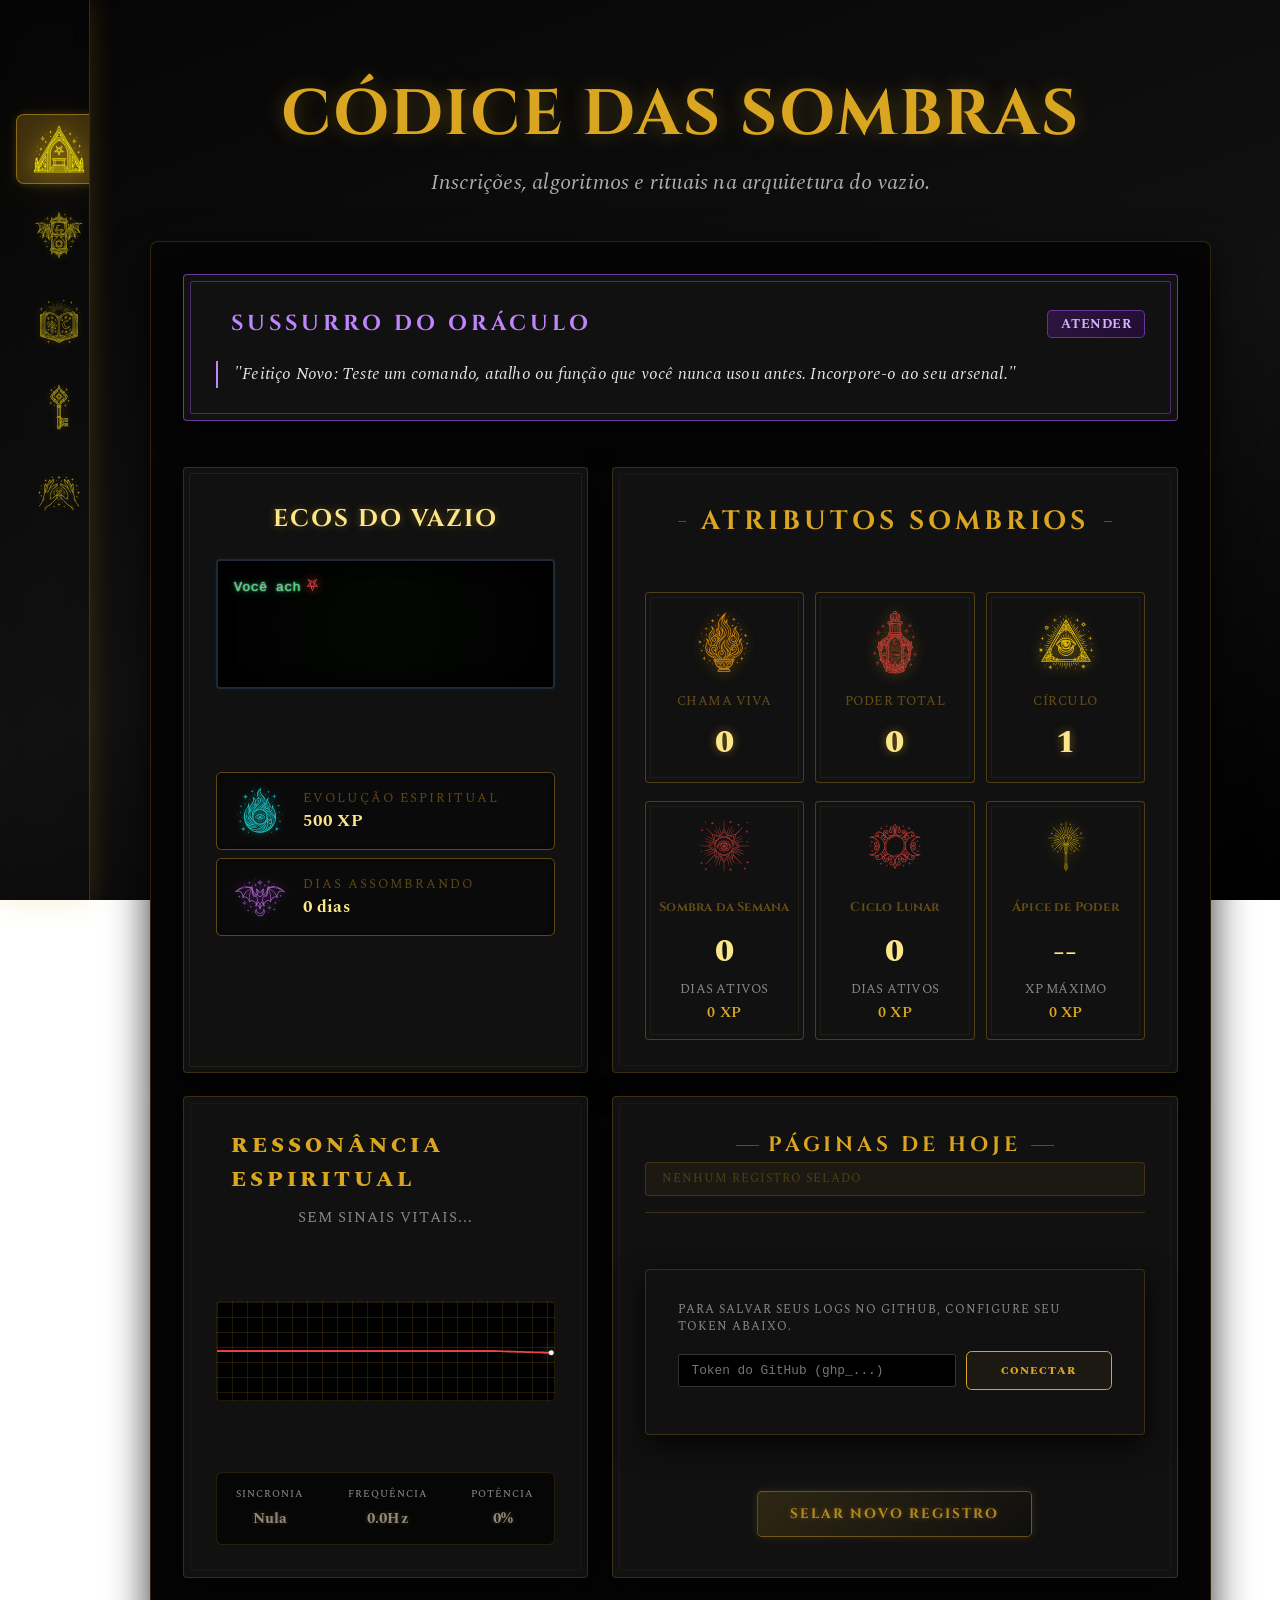
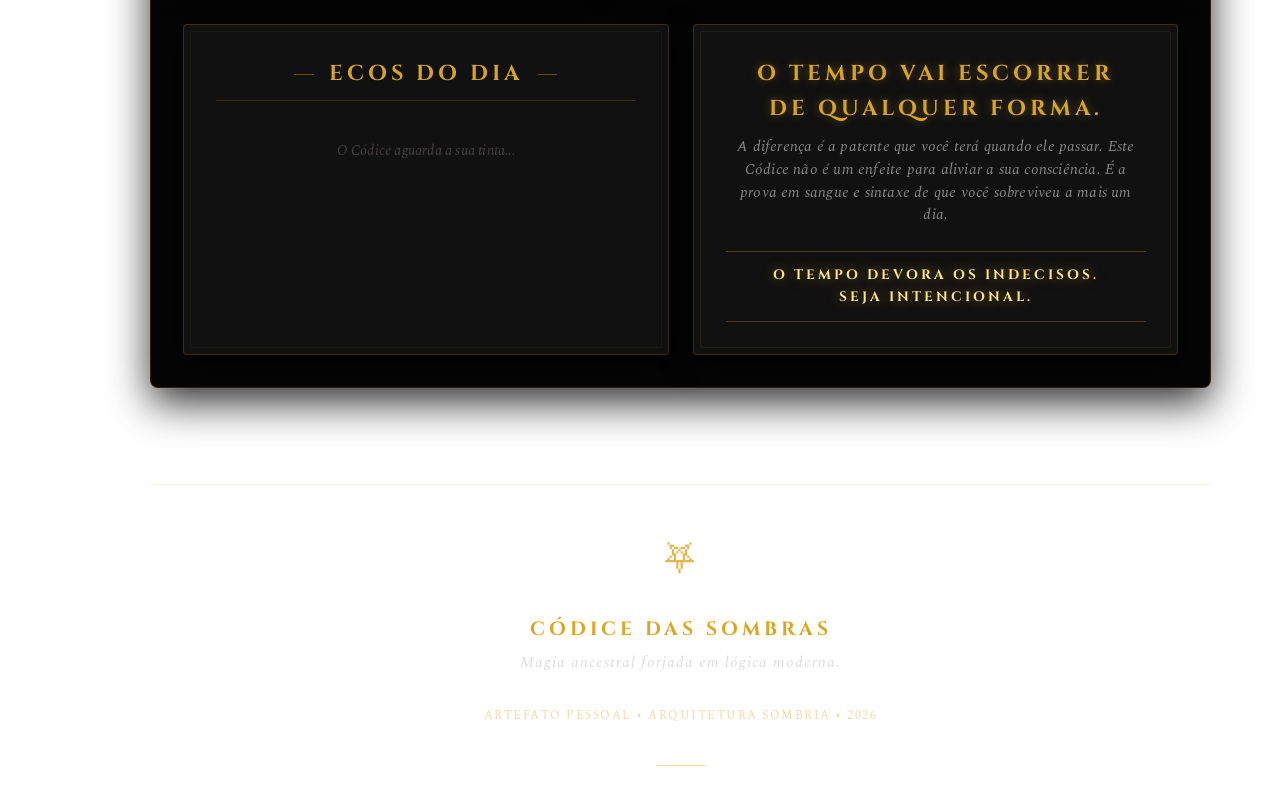
==== commit 50c5d3fc: "Atualizando artefatos" ====
--- a/index.html
+++ b/index.html
@@ -346,32 +346,26 @@
                 
                 <!-- Registro de Novo Projeto -->
                 <div class="projects-register">
-                    <div class="register-card">
-                        <h3 style="color: #daa520; margin-bottom: 1.2rem; font-size: 1rem; text-transform: uppercase; letter-spacing: 1px;">Registrar Novo Artefato</h3>
-                        <div style="display: flex; flex-direction: column; gap: 1rem;">
-                            <input 
-                                type="text" 
-                                id="projectTitle" 
-                                placeholder="Nome do artefato/projeto..." 
-                                class="skill-input"
-                            >
-                            <input 
-                                type="text" 
-                                id="projectLink" 
-                                placeholder="Link GitHub ou URL do projeto..." 
-                                class="skill-input"
-                            >
-                            <input 
-                                type="file" 
-                                id="projectImage" 
-                                accept="image/*"
-                                class="skill-input"
-                                style="padding: 0.6rem;"
-                            >
-                            <button id="addProjectBtn" class="btn-primary" style="width: auto; right: 0;">Registrar Artefato</button>
-                        </div>
-                    </div>
-                </div>
+    <div class="register-card" style="border-left: 3px solid #c084fc;">
+        <h3 style="color: #c084fc; margin-bottom: 1.2rem; font-size: 1rem; text-transform: uppercase; letter-spacing: 1px; display: flex; align-items: center; gap: 0.5rem;">
+            <span>✨</span> Conjurar Novo Artefato
+        </h3>
+        
+        <div style="display: grid; grid-template-columns: 1fr 1fr; gap: 1rem; margin-bottom: 1rem;">
+            <input type="text" id="projectTitle" placeholder="Nome do artefato (Ex: Códice das Sombras)..." class="skill-input">
+            <input type="url" id="projectLink" placeholder="Link (GitHub ou URL)..." class="skill-input">
+        </div>
+        
+        <div style="display: flex; gap: 1rem; align-items: center; background: rgba(0,0,0,0.2); padding: 0.5rem; border-radius: 4px; border: 1px solid rgba(255,255,255,0.05);">
+            <div style="flex: 1; display: flex; align-items: center; gap: 0.5rem;">
+                <label for="projectImage" style="color: var(--text-soft); font-size: 0.85rem; cursor: pointer;">🖼️ Inserir Imagem (Opcional):</label>
+                <input type="file" id="projectImage" accept="image/*" class="skill-input" style="padding: 0.4rem; border: none; background: transparent; font-size: 0.8rem;">
+            </div>
+            
+            <button id="addProjectBtn" class="btn-primary" style="background: rgba(192, 132, 252, 0.2); border-color: #c084fc; color: #d8b4fe; width: auto;">Conjurar</button>
+        </div>
+    </div>
+</div>
 
                 <!-- Grid de Projetos -->
                 <div id="projectsGrid" class="skills-grid">
--- a/css/cards.css
+++ b/css/cards.css
@@ -212,7 +212,7 @@
 }
 
 .card-badge {
-    font-size: 0.6rem;
+    font-size: 1rem;
     opacity: 0.45;
     transition: opacity 0.3s ease, filter 0.3s ease;
     filter: drop-shadow(0 0 3px rgba(218, 165, 32, 0.2));
@@ -228,7 +228,7 @@
 .card-badge-desc    { color: #daa520; } /* dourado – anotação */
 .card-badge-purpose { color: #c084fc; } /* lilás – propósito/intenção */
 
-/* 7. Efeito ao Passar o Rato */
+/* 7. Efeito ao Passar o Mouse */
 .magic-card-tarot:hover {
     transform: translateY(-10px) scale(1.05) !important;
     border-color: #fce68a !important; /* Dourado brilhante */
@@ -248,4 +248,138 @@
     border: 1px dashed var(--border);
     border-radius: 0.5rem;
     background-color: rgba(0, 0, 0, 0.02);
+}
+
+/* ============================================================================
+   ARTEFATOS (PROJECT CARDS) - A GALERIA DAS SOMBRAS
+   ============================================================================ */
+
+.artifacts-grid {
+    display: grid;
+    grid-template-columns: repeat(auto-fill, minmax(280px, 1fr));
+    gap: 2rem;
+    margin-top: 2rem;
+}
+
+.artifact-card {
+    background: #0d0d0d;
+    border: 1px solid rgba(218, 165, 32, 0.2);
+    border-radius: 8px;
+    overflow: hidden;
+    position: relative;
+    transition: all 0.4s cubic-bezier(0.175, 0.885, 0.32, 1.275);
+    display: flex;
+    flex-direction: column;
+    box-shadow: 0 8px 20px rgba(0, 0, 0, 0.6);
+}
+
+.artifact-card:hover {
+    transform: translateY(-8px);
+    border-color: rgba(218, 165, 32, 0.8);
+    box-shadow: 0 15px 35px rgba(218, 165, 32, 0.15);
+}
+
+/* Área da Imagem */
+.artifact-image-wrapper {
+    width: 100%;
+    height: 160px;
+    border-bottom: 1px solid rgba(218, 165, 32, 0.2);
+    background: radial-gradient(circle at center, #1a1a1a 0%, #000 100%);
+    display: flex;
+    align-items: center;
+    justify-content: center;
+    overflow: hidden;
+    position: relative;
+}
+
+.artifact-image-wrapper img {
+    width: 100%;
+    height: 100%;
+    object-fit: cover;
+    transition: transform 0.6s ease, filter 0.6s ease;
+    filter: brightness(0.8) contrast(1.1);
+}
+
+.artifact-card:hover .artifact-image-wrapper img {
+    transform: scale(1.05);
+    filter: brightness(1) contrast(1.2);
+}
+
+.artifact-fallback {
+    font-size: 3.5rem;
+    opacity: 0.3;
+    filter: drop-shadow(0 0 15px rgba(218, 165, 32, 0.4));
+    transition: all 0.4s ease;
+}
+
+.artifact-card:hover .artifact-fallback {
+    opacity: 0.8;
+    transform: scale(1.1);
+}
+
+/* Área do Texto e Botões */
+.artifact-content {
+    padding: 1.5rem;
+    display: flex;
+    flex-direction: column;
+    flex-grow: 1;
+}
+
+.artifact-title {
+    font-family: var(--font-gothic);
+    color: #daa520;
+    font-size: 1.1rem;
+    margin: 0 0 1.5rem 0;
+    text-transform: uppercase;
+    letter-spacing: 1px;
+    line-height: 1.3;
+}
+
+.artifact-footer {
+    margin-top: auto;
+    display: flex;
+    justify-content: space-between;
+    align-items: center;
+    padding-top: 1rem;
+    border-top: 1px dashed rgba(218, 165, 32, 0.15);
+}
+
+.artifact-link {
+    color: #c084fc;
+    text-decoration: none;
+    font-size: 0.75rem;
+    font-family: var(--font-ui);
+    text-transform: uppercase;
+    letter-spacing: 1.5px;
+    display: flex;
+    align-items: center;
+    gap: 0.5rem;
+    transition: all 0.3s ease;
+    padding: 0.4rem 0.8rem;
+    border: 1px solid rgba(192, 132, 252, 0.3);
+    border-radius: 4px;
+    background: rgba(192, 132, 252, 0.05);
+}
+
+.artifact-link:hover {
+    color: #fff;
+    background: rgba(192, 132, 252, 0.2);
+    border-color: #c084fc;
+    box-shadow: 0 0 12px rgba(192, 132, 252, 0.4);
+}
+
+.artifact-delete {
+    background: none;
+    border: none;
+    color: rgba(255, 60, 60, 0.4);
+    cursor: pointer;
+    font-size: 1.5rem;
+    transition: all 0.2s ease;
+    padding: 0;
+    line-height: 1;
+}
+
+.artifact-delete:hover {
+    color: #ff3c3c;
+    text-shadow: 0 0 10px rgba(255, 60, 60, 0.6);
 }
--- a/css/forms-modals.css
+++ b/css/forms-modals.css
@@ -625,11 +625,10 @@
     letter-spacing: 1.5px !important;
     line-height: 1.3 !important;
     margin: 0 !important;
+    margin-left: 50px !important;
     text-shadow: 0 0 10px rgba(218, 165, 32, 0.2);
-    display: block !important;
-}
-.card-detail-title::before,
-.card-detail-title::after { display: none !important; }
+    display: flex;
+}
 
 /* XP box estilo "PS 190" do Pokémon */
 .card-detail-xp-box {
@@ -699,11 +698,27 @@
     mix-blend-mode: screen
 }
 
-.card-detail-emotion-img.area-estagio   { filter: invert(61%) sepia(10%) saturate(100%) hue-rotate(100deg) brightness(10%) drop-shadow(0 0 14px rgba(192,132,252,0.6)); }
-.card-detail-emotion-img.area-faculdade { filter: invert(78%) sepia(50%) saturate(500%) hue-rotate(175deg) brightness(105%) drop-shadow(0 0 14px rgba(125,211,252,0.6)); }
-.card-detail-emotion-img.area-estudo    { filter: invert(80%) sepia(40%) saturate(500%) hue-rotate(130deg) brightness(100%) drop-shadow(0 0 14px rgba(94,234,212,0.6)); }
-.card-detail-emotion-img.area-desafio   { filter: invert(85%) sepia(70%) saturate(500%) hue-rotate(5deg)   brightness(100%) drop-shadow(0 0 14px rgba(252,211,77,0.6)); }
-.card-detail-emotion-img.area-conquista { filter: invert(75%) sepia(40%) saturate(500%) hue-rotate(310deg) brightness(105%) drop-shadow(0 0 14px rgba(252,165,165,0.6)); }
+.card-detail-emotion-mask {
+    width: 100px;
+    height: 100px;
+    position: relative;
+    z-index: 1;
+    animation: pulseIcon 2.5s ease-in-out infinite;
+    
+    /* A tua imagem SVG (a ampulheta) é usada apenas como "molde/recorte" */
+    -webkit-mask-size: contain;
+    -webkit-mask-repeat: no-repeat;
+    -webkit-mask-position: center;
+    mask-size: contain;
+    mask-repeat: no-repeat;
+    mask-position: center;
+}
+
+.card-detail-emotion-mask.area-estagio   { background-color: #c084fc; filter: drop-shadow(0 0 12px rgba(192,132,252,0.8)); }
+.card-detail-emotion-mask.area-faculdade { background-color: #7dd3fc; filter: drop-shadow(0 0 12px rgba(125,211,252,0.8)); }
+.card-detail-emotion-mask.area-estudo    { background-color: #5eead4; filter: drop-shadow(0 0 12px rgba(94,234,212,0.8)); }
+.card-detail-emotion-mask.area-desafio   { background-color: #fcd34d; filter: drop-shadow(0 0 12px rgba(252,211,77,0.8)); }
+.card-detail-emotion-mask.area-conquista { background-color: #fca5a5; filter: drop-shadow(0 0 12px rgba(252,165,165,0.8)); }
 
 .card-detail-art-caption {
     display: flex;
@@ -717,7 +732,7 @@
 
 .card-detail-emotion-label {
     font-family: var(--font-ui);
-    font-size: 0.5rem;
+    font-size: 0.7rem;
     letter-spacing: 3px;
     text-transform: uppercase;
     color: rgba(218, 165, 32, 0.6);
@@ -725,7 +740,7 @@
 
 .card-detail-datetime {
     font-family: var(--font-ui);
-    font-size: 0.45rem;
+    font-size: 0.6rem;
     letter-spacing: 1.5px;
     text-transform: uppercase;
     color: rgba(218, 165, 32, 0.35);
@@ -747,7 +762,7 @@
 }
 .card-detail-divider-symbol {
     font-size: 0.55rem;
-    color: rgba(218, 165, 32, 0.4);
+    color: rgba(218, 165, 32, 0.5);
 }
 
 /* ── [4] MOVES / CONTEÚDO ── */
@@ -774,18 +789,38 @@
 
 .card-detail-move-name {
     font-family: var(--font-gothic);
-    font-size: 0.6rem;
+    font-size: 0.7rem;
     text-transform: uppercase;
     letter-spacing: 2px;
     color: #daa520;
 }
 
 .card-detail-move-desc {
-    font-family: var(--font-reading);
-    font-size: 0.78rem;
-    color: rgba(220, 210, 190, 0.8);
-    line-height: 1.6;
-    margin: 0;
+    max-height: 110px;      /* Limite de altura para a rolagem aparecer (ajuste se quiser maior/menor) */
+    overflow-y: auto;       /* Ativa o scroll vertical apenas quando necessário */
+    padding-right: 8px;     /* Dá um respiro para o texto não encostar na barra */
+    
+    /* Preserva o estilo de texto que já tens */
+    line-height: 1.5;
+}
+
+/* ── Ritual da Barra de Rolagem Gótica (Específica para estes campos) ── */
+.card-detail-move-desc::-webkit-scrollbar {
+    width: 4px; /* Bem fina e delicada */
+}
+
+.card-detail-move-desc::-webkit-scrollbar-track {
+    background: rgba(0, 0, 0, 0.4); 
+    border-radius: 4px;
+}
+
+.card-detail-move-desc::-webkit-scrollbar-thumb {
+    background: rgba(218, 165, 32, 0.3); /* Ouro velho sombrio */
+    border-radius: 4px;
+}
+
+.card-detail-move-desc::-webkit-scrollbar-thumb:hover {
+    background: rgba(218, 165, 32, 0.8); /* Ouro brilhante ao passar o mouse */
 }
 .card-detail-move-desc.italic { font-style: italic; color: rgba(200, 190, 170, 0.65); }
 
@@ -817,7 +852,7 @@
 
 .card-detail-footer-text {
     font-family: var(--font-ui);
-    font-size: 0.42rem;
+    font-size: 0.6rem;
     letter-spacing: 1.5px;
     text-transform: uppercase;
     color: rgba(218, 165, 32, 0.28);
@@ -831,7 +866,7 @@
     padding: 0.35rem 0.8rem;
     border-radius: 3px;
     font-family: var(--font-ui);
-    font-size: 0.52rem;
+    font-size: 0.6rem;
     text-transform: uppercase;
     letter-spacing: 1.5px;
     cursor: pointer;
@@ -840,7 +875,7 @@
 .card-detail-delete-btn:hover {
     border-color: rgba(218, 165, 32, 0.55);
     color: #daa520;
-    background: rgba(218, 165, 32, 0.05);
+    background: rgba(218, 165, 32, 0.25);
     box-shadow: 0 0 10px rgba(218, 165, 32, 0.1);
     text-shadow: 0 0 6px rgba(218, 165, 32, 0.35);
 }
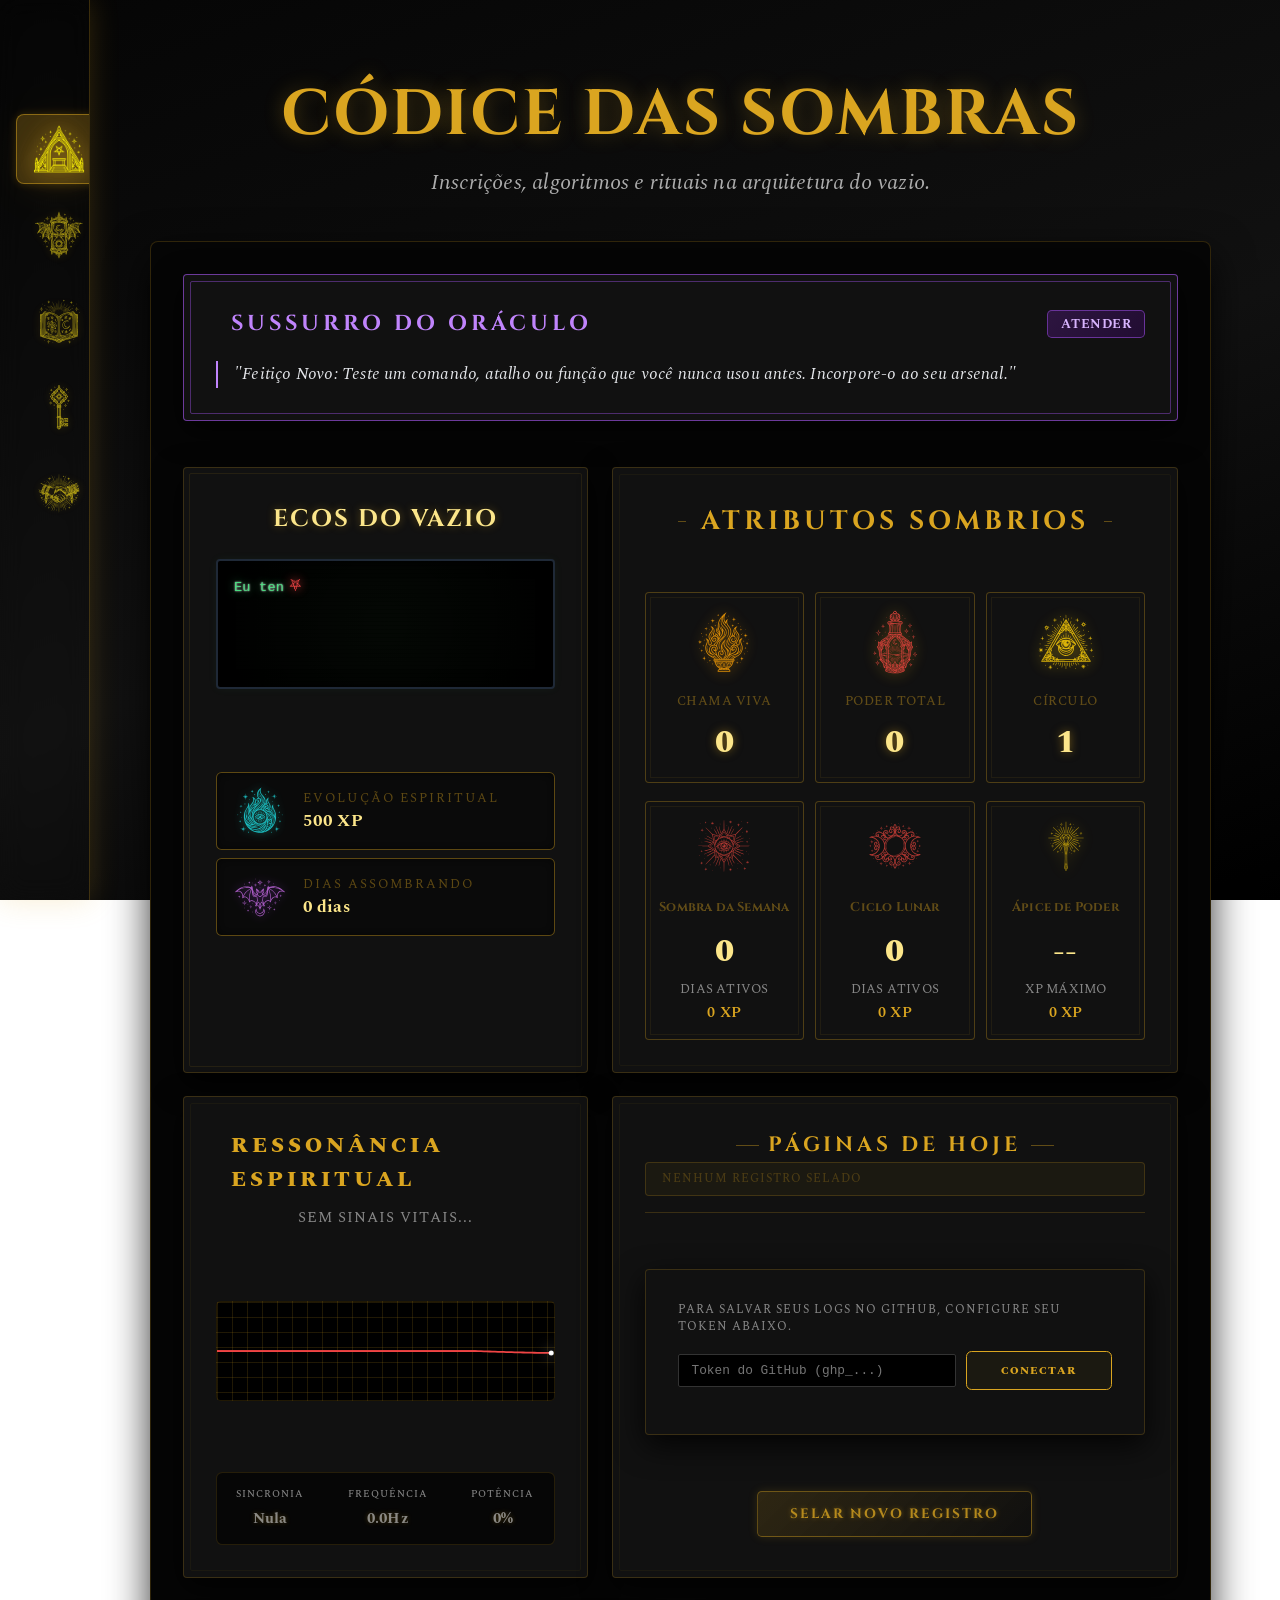
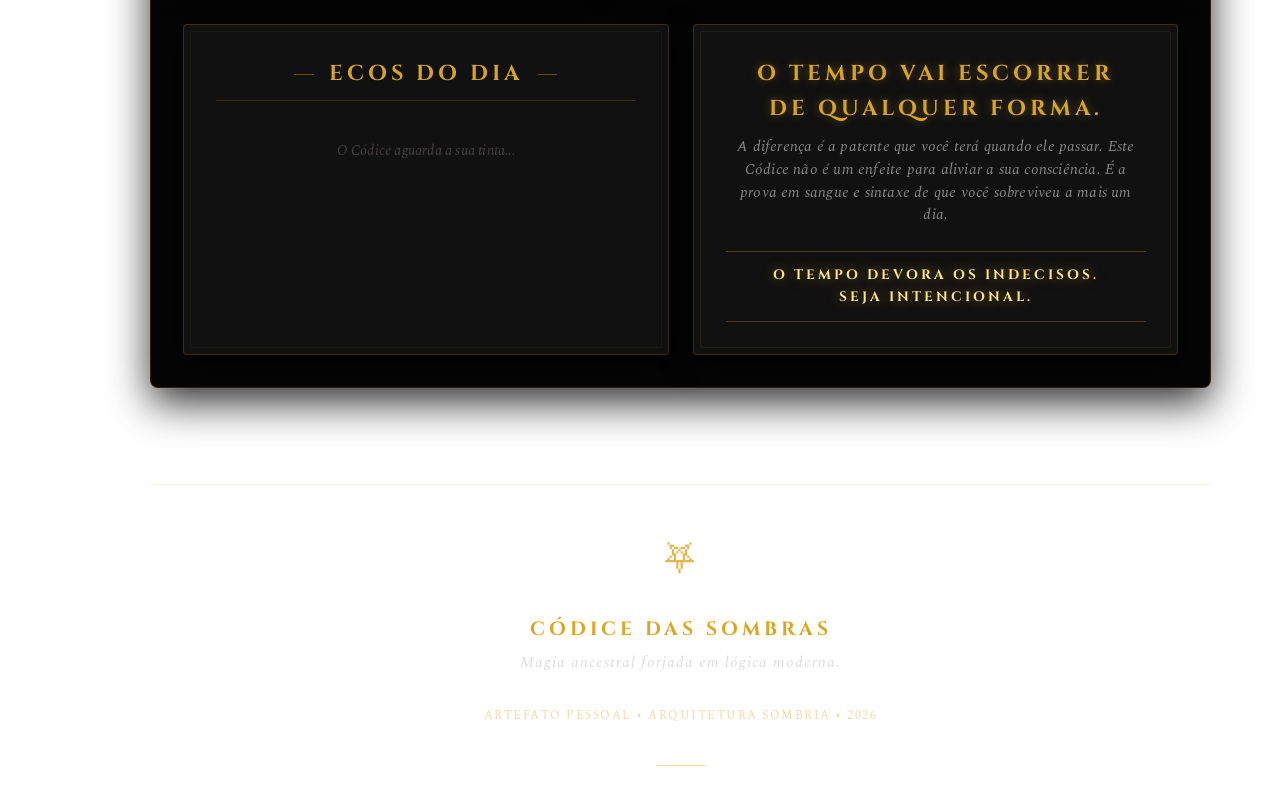
==== commit 72b82706: "Atualização de tomo e informações de cada componente" ====
--- a/index.html
+++ b/index.html
@@ -293,25 +293,27 @@
                 <div class="skills-container">
                     <!-- Área de Registro -->
                     <div class="skills-register">
-                        <div class="register-card">
-                            <h3 style="color: #daa520; margin-bottom: 1.2rem; font-size: 1rem; text-transform: uppercase; letter-spacing: 1px;">Registrar Nova Habilidade</h3>
-                            <div style="display: flex; gap: 0.8rem;">
-                                <input 
-                                    type="text" 
-                                    id="skillInput" 
-                                    placeholder="Digite uma tecnologia ou habilidade..." 
-                                    class="skill-input"
-                                    style="flex: 1;"
-                                >
-                                <button id="addSkillBtn" class="btn-primary" style="width: auto;">Registrar</button>
-                            </div>
-                        </div>
-                    </div>
+    <div class="register-card" style="border-left: 3px solid #38bdf8;">
+        <h3 style="color: #38bdf8; margin-bottom: 1.2rem; font-size: 1rem; text-transform: uppercase; letter-spacing: 1px; display: flex; align-items: center; gap: 0.5rem;">
+             Iniciar Nova Disciplina
+        </h3>
+        <div style="display: flex; gap: 0.8rem;">
+            <input 
+                type="text" 
+                id="skillInput" 
+                placeholder="Nome da tecnologia ou feitiço (Ex: React, Node)..." 
+                class="skill-input"
+                style="flex: 1;"
+            >
+            <button id="addSkillBtn" class="btn-primary" style="width: auto; background: rgba(56, 189, 248, 0.15); border-color: #38bdf8; color: #bae6fd;">Inscrever Runa</button>
+        </div>
+    </div>
+</div>
 
                     <!-- Área de Visualização de Habilidades -->
                     <div id="skillsGrid" class="skills-grid">
                         <div style="text-align: center; padding: 3rem; color: var(--text-soft); grid-column: 1/-1;">
-                            <p>🔮 Nenhuma habilidade registrada ainda. Registre sua primeira tecnologia acima!</p>
+                            <p>Nenhuma habilidade registrada ainda. Registre sua primeira tecnologia acima!</p>
                         </div>
                     </div>
                 </div>
@@ -346,9 +348,9 @@
                 
                 <!-- Registro de Novo Projeto -->
                 <div class="projects-register">
-    <div class="register-card" style="border-left: 3px solid #c084fc;">
-        <h3 style="color: #c084fc; margin-bottom: 1.2rem; font-size: 1rem; text-transform: uppercase; letter-spacing: 1px; display: flex; align-items: center; gap: 0.5rem;">
-            <span>✨</span> Conjurar Novo Artefato
+    <div class="register-card" style="border-left: 3px solid #10b981;">
+        <h3 style="color: #10b981; margin-bottom: 1.2rem; font-size: 1rem; text-transform: uppercase; letter-spacing: 1px; display: flex; align-items: center; gap: 0.5rem;">
+             Conjurar Novo Artefato
         </h3>
         
         <div style="display: grid; grid-template-columns: 1fr 1fr; gap: 1rem; margin-bottom: 1rem;">
@@ -358,11 +360,11 @@
         
         <div style="display: flex; gap: 1rem; align-items: center; background: rgba(0,0,0,0.2); padding: 0.5rem; border-radius: 4px; border: 1px solid rgba(255,255,255,0.05);">
             <div style="flex: 1; display: flex; align-items: center; gap: 0.5rem;">
-                <label for="projectImage" style="color: var(--text-soft); font-size: 0.85rem; cursor: pointer;">🖼️ Inserir Imagem (Opcional):</label>
+                <label for="projectImage" style="color: var(--text-soft); font-size: 0.85rem; cursor: pointer;"> Inserir Imagem (Opcional):</label>
                 <input type="file" id="projectImage" accept="image/*" class="skill-input" style="padding: 0.4rem; border: none; background: transparent; font-size: 0.8rem;">
             </div>
             
-            <button id="addProjectBtn" class="btn-primary" style="background: rgba(192, 132, 252, 0.2); border-color: #c084fc; color: #d8b4fe; width: auto;">Conjurar</button>
+            <button id="addProjectBtn" class="btn-primary" style="background: rgba(16, 185, 129, 0.2); border-color: #10b981; color: #34d399; width: auto;">Conjurar</button>
         </div>
     </div>
 </div>
@@ -370,7 +372,7 @@
                 <!-- Grid de Projetos -->
                 <div id="projectsGrid" class="skills-grid">
                     <div style="text-align: center; padding: 3rem; color: var(--text-soft); grid-column: 1/-1;">
-                        <p>🔮 Nenhum artefato registrado ainda.</p>
+                        <p>Nenhum artefato registrado ainda.</p>
                     </div>
                 </div>
             </section>
@@ -397,102 +399,95 @@
 
         <div class="page" data-page="credits">
             <section class="credits-section">
-                <div class="credits-header">
-                    <h1>— PACTOS REALIZADOS —</h1>
-                    <p style="color: var(--text-soft); font-size: 0.95rem; font-style: italic;">Os artefatos e conhecimentos que tornaram este Códice possível</p>
-                </div>
-
-                <!-- Seção de IA -->
-                <div class="credit-block">
-                    <h2 class="credit-title">🤖 Inteligências Artificiais</h2>
-                    <div class="credit-grid">
-                        <div class="credit-card">
-                            <div class="credit-icon">🔮</div>
-                            <h3>Claude</h3>
-                            <p>Arquitetura, lógica e implementação do sistema. Toda a estrutura dinâmica e funcionalidades do Códice.</p>
-                            <a href="https://claude.ai" target="_blank" class="credit-link">Visitar</a>
-                        </div>
-                        <div class="credit-card">
-                            <div class="credit-icon">✨</div>
-                            <h3>Gemini</h3>
-                            <p>Assistência em conceitos, refinamento de ideias e otimizações do código.</p>
-                            <a href="https://gemini.google.com" target="_blank" class="credit-link">Visitar</a>
-                        </div>
-                    </div>
-                </div>
-
-                <!-- Seção de Tecnologias -->
-                <div class="credit-block">
-                    <h2 class="credit-title">⚙️ Tecnologias Utilizadas</h2>
-                    <div class="credit-grid">
-                        <div class="credit-card">
-                            <div class="credit-icon">🏗️</div>
-                            <h3>HTML5</h3>
-                            <p>Estrutura semântica e marcação do Códice.</p>
-                        </div>
-                        <div class="credit-card">
-                            <div class="credit-icon">🎨</div>
-                            <h3>CSS3</h3>
-                            <p>Estilização visual, animações e design responsivo.</p>
-                        </div>
-                        <div class="credit-card">
-                            <div class="credit-icon">⚡</div>
-                            <h3>JavaScript</h3>
-                            <p>Interatividade, lógica dinâmica e gerenciamento de dados com localStorage.</p>
-                        </div>
-                        <div class="credit-card">
-                            <div class="credit-icon">🎬</div>
-                            <h3>GSAP</h3>
-                            <p>Animações suaves e efeitos visuais avançados.</p>
-                        </div>
-                    </div>
-                </div>
-
-                <!-- Seção de Recursos Visuais -->
-                <div class="credit-block">
-                    <h2 class="credit-title">🎭 Recursos Visuais</h2>
-                    <div class="credit-grid">
-                        <div class="credit-card">
-                            <div class="credit-icon">🎪</div>
-                            <h3>Freepik</h3>
-                            <p>Ícones e elementos gráficos que compõem a identidade visual do Códice.</p>
-                            <a href="https://www.freepik.com" target="_blank" class="credit-link">Visitar</a>
-                        </div>
-                        <div class="credit-card">
-                            <div class="credit-icon">🖼️</div>
-                            <h3>Flaticon</h3>
-                            <p>Biblioteca abrangente de ícones e ilustrações para a interface.</p>
-                            <a href="https://www.flaticon.com" target="_blank" class="credit-link">Visitar</a>
-                        </div>
-                    </div>
-                </div>
-
-                <!-- Seção de Tipografia -->
-                <div class="credit-block">
-                    <h2 class="credit-title">✍️ Tipografia</h2>
-                    <div class="credit-grid">
-                        <div class="credit-card">
-                            <div class="credit-icon">👑</div>
-                            <h3>Cinzel</h3>
-                            <p style="font-family: 'Cinzel', serif;">Fonte serif elegante para títulos e destaques.</p>
-                        </div>
-                        <div class="credit-card">
-                            <div class="credit-icon">📖</div>
-                            <h3>Spectral</h3>
-                            <p style="font-family: 'Spectral', serif;">Fonte serif refinada para corpo de texto.</p>
-                        </div>
-                    </div>
-                </div>
-
-                <!-- Seção de Agradecimentos -->
-                <div class="credit-block credit-block-final">
-                    <h2 class="credit-title">🙏 Agradecimento Final</h2>
-                    <div class="credit-thanks">
-                        <p>Este Códice das Sombras é resultado da convergência entre criatividade humana e inteligência artificial, combinando tecnologias modernas com uma estética única.</p>
-                        <p style="margin-top: 1rem; font-size: 0.9rem; color: rgba(218, 165, 32, 0.8);">Criado com dedicação, disciplina e um toque de magia. ✨</p>
-                    </div>
-                </div>
-            </section>
+    <div class="credits-header">
+        <h1>— PACTOS REALIZADOS —</h1>
+        <p style="color: var(--text-soft); font-size: 0.95rem; font-style: italic;">Os artefatos e conhecimentos que tornaram este Códice possível</p>
+    </div>
+
+    <div class="credit-block">
+        <h2 class="credit-title">Inteligências Artificiais</h2>
+        <div class="credit-grid">
+            <div class="credit-card">
+                <div class="credit-icon">
+                    <img src="https://cdn.simpleicons.org/anthropic/D97757" alt="Claude/Anthropic" class="brand-logo">
+                </div>
+                <h3>Claude</h3>
+                <p>Arquitetura, lógica e implementação do sistema. Toda a estrutura dinâmica e funcionalidades do Códice.</p>
+                <a href="https://claude.ai" target="_blank" class="credit-link">Visitar</a>
+            </div>
+            <div class="credit-card">
+                <div class="credit-icon">
+                    <img src="https://cdn.simpleicons.org/googlegemini/8E75B2" alt="Gemini" class="brand-logo">
+                </div>
+                <h3>Gemini</h3>
+                <p>Assistência em conceitos, refinamento de ideias e otimizações do código.</p>
+                <a href="https://gemini.google.com" target="_blank" class="credit-link">Visitar</a>
+            </div>
+        </div>
+    </div>
+
+    <div class="credit-block">
+        <h2 class="credit-title">Tecnologias Utilizadas</h2>
+        <div class="credit-grid">
+            <div class="credit-card">
+                <div class="credit-icon">
+                    <img src="https://cdn.simpleicons.org/html5/E34F26" alt="HTML5" class="brand-logo">
+                </div>
+                <h3>HTML5</h3>
+                <p>Estrutura semântica e marcação do Códice.</p>
+            </div>
+            <div class="credit-card">
+                <div class="credit-icon">
+                    <img src="https://cdn.jsdelivr.net/gh/devicons/devicon@latest/icons/css3/css3-original.svg" alt="CSS3" class="brand-logo">
+                </div>
+                <h3>CSS3</h3>
+                <p>Estilização visual, animações e design responsivo.</p>
+            </div>
+            <div class="credit-card">
+                <div class="credit-icon">
+                    <img src="https://cdn.simpleicons.org/javascript/F7DF1E" alt="JavaScript" class="brand-logo">
+                </div>
+                <h3>JavaScript</h3>
+                <p>Interatividade, lógica dinâmica e gerenciamento de dados com localStorage.</p>
+            </div>
+            <div class="credit-card">
+                <div class="credit-icon">
+                    <img src="https://cdn.simpleicons.org/greensock/88CE02" alt="GSAP" class="brand-logo">
+                </div>
+                <h3>GSAP</h3>
+                <p>Animações suaves e efeitos visuais avançados.</p>
+            </div>
+        </div>
+    </div>
+
+    <div class="credit-block">
+        <h2 class="credit-title">Tipografia</h2>
+        <div class="credit-grid">
+            <div class="credit-card">
+                <div class="credit-icon">
+                    <img src="https://cdn.simpleicons.org/googlefonts/4285F4" alt="Google Fonts" class="brand-logo">
+                </div>
+                <h3>Cinzel</h3>
+                <p style="font-family: 'Cinzel', serif;">Fonte serif elegante para títulos e destaques.</p>
+            </div>
+            <div class="credit-card">
+                <div class="credit-icon">
+                    <img src="https://cdn.simpleicons.org/googlefonts/4285F4" alt="Google Fonts" class="brand-logo">
+                </div>
+                <h3>Spectral</h3>
+                <p style="font-family: 'Spectral', serif;">Fonte serif refinada para corpo de texto.</p>
+            </div>
+        </div>
+    </div>
+
+    <div class="credit-block credit-block-final">
+        <h2 class="credit-title">Agradecimento Final</h2>
+        <div class="credit-thanks">
+            <p>Este Códice das Sombras é resultado da convergência entre criatividade humana e inteligência artificial, combinando tecnologias modernas com uma estética única.</p>
+            <p style="margin-top: 1rem; font-size: 0.9rem; color: rgba(218, 165, 32, 0.8);">Criado com dedicação, disciplina e um toque de magia. ✨</p>
+        </div>
+    </div>
+</section>
         <!-- FOOTER CREDITS -->
         <footer class="codice-footer">
             <div class="footer-seal">
--- a/css/cards.css
+++ b/css/cards.css
@@ -1,8 +1,26 @@
 /* ============================================================================
-   CARDS - SKILLS, PROJECTS E MAGIC CARDS
-   ============================================================================ */
-
-/* --- Skills & Projects Grid --- */
+   CARDS.CSS — DIÁRIO GÓTICO
+   Estiliza todos os tipos de cards da interface.
+   Estrutura:
+     [1] Grid de Skills & Projects — layout base compartilhado
+     [2] Cards de Skill & Project — aparência e hover
+     [3] Carta de Tarot (.magic-card-tarot) — corpo e moldura interna
+     [4] Carta de Tarot — cabeçalho (tags e ícone de artefato)
+     [5] Carta de Tarot — centro (ícone animado + título + hora)
+     [6] Carta de Tarot — rodapé (XP + badges de conteúdo)
+     [7] Carta de Tarot — hover (elevação + brilho)
+     [8] Estado Vazio (.empty-state)
+     [9] Cards de Artefato / Projeto (.artifact-card) — Aura Esmeralda
+    [10] Cards de Maestria / Runa (.rune-card) — Azul Arcano
+   ============================================================================ */
+
+
+/* ============================================================================
+   [1] GRID DE SKILLS & PROJECTS — layout base compartilhado
+   Grade responsiva que organiza os cards de habilidades e projetos.
+   Colunas se ajustam automaticamente com mínimo de 280px.
+   ============================================================================ */
+
 .skills-grid,
 .projects-grid {
     display: grid;
@@ -10,6 +28,15 @@
     gap: 1.5rem;
     margin: 1rem 0;
 }
+
+
+/* ============================================================================
+   [2] CARDS DE SKILL & PROJECT — aparência e hover
+   Cards genéricos de habilidade e projeto com fundo de superfície,
+   borda discreta e elevação suave ao passar o mouse.
+
+   .skill-header / .project-header → linha do topo com título e ação
+   ============================================================================ */
 
 .skill-card,
 .project-card {
@@ -18,13 +45,13 @@
     border-radius: 0.5rem;
     padding: 1.5rem;
     transition: transform 0.2s ease, box-shadow 0.2s ease, border-color 0.2s ease;
-    box-shadow: 0 4px 6px rgba(0, 0, 0, 0.05); 
+    box-shadow: 0 4px 6px rgba(0, 0, 0, 0.05);
 }
 
 .skill-card:hover,
 .project-card:hover {
     transform: translateY(-4px);
-    box-shadow: 0 10px 20px rgba(0, 0, 0, 0.1); 
+    box-shadow: 0 10px 20px rgba(0, 0, 0, 0.1);
     border-color: var(--border-strong);
 }
 
@@ -43,48 +70,65 @@
     font-weight: 600;
 }
 
-/* ==========================================================================
-   A VERDADEIRA CARTA DE TAROT (ESTILO LINE-ART CLÁSSICO)
-   ========================================================================== */
-
-/* 1. O Corpo da Carta */
+
+/* ============================================================================
+   [3] CARTA DE TAROT (.magic-card-tarot) — corpo e moldura interna
+   O card principal de registro de atividade, com proporção 2:3.2 (tarot).
+
+   - aspect-ratio: 2/3.2       → proporção vertical de carta de tarô
+   - background: #111111        → fundo preto sólido
+   - border dourada             → borda exterior da carta
+   - ::before                   → moldura interna sutil (efeito de carta clássica)
+   - z-index nos filhos         → garante que o conteúdo fique acima da moldura
+   ============================================================================ */
+
 .magic-card-tarot {
-    aspect-ratio: 2 / 3.2; 
+    aspect-ratio: 2 / 3.2;
     display: flex;
     flex-direction: column;
     justify-content: space-between;
     padding: 1.2rem;
-    
-    /* Fundo preto sólido e borda dourada escura */
-    background: #111111 !important; 
-    border: 1px solid rgba(218, 165, 32, 0.6) !important; 
+
+    background: #111111 !important;
+    border: 1px solid rgba(218, 165, 32, 0.6) !important;
     border-radius: 6px;
-    
+
     cursor: pointer;
     transition: all 0.4s cubic-bezier(0.175, 0.885, 0.32, 1.275) !important;
     position: relative;
-    box-shadow: 0 4px 15px rgba(0,0,0,0.8) !important;
-}
-
-/* 2. A Moldura Interna (O detalhe crucial!) */
+    box-shadow: 0 4px 15px rgba(0, 0, 0, 0.8) !important;
+}
+
+/* Moldura interna dourada — detalhe visual de carta clássica */
 .magic-card-tarot::before {
     content: '';
     position: absolute;
     top: 6px; left: 6px; right: 6px; bottom: 6px;
-    border: 1px solid rgba(218, 165, 32, 0.3); /* Linha dourada interna fina */
+    border: 1px solid rgba(218, 165, 32, 0.3);
     pointer-events: none;
     border-radius: 3px;
     z-index: 1;
     transition: all 0.4s ease;
 }
 
-/* Elevamos o conteúdo para ficar acima da moldura interna */
-.card-tarot-header, .card-tarot-center, .card-tarot-xp {
+/* Eleva o conteúdo acima da moldura interna (z-index: 1) */
+.card-tarot-header,
+.card-tarot-center,
+.card-tarot-xp {
     position: relative;
     z-index: 2;
 }
 
-/* 3. O Cabeçalho (Tags e Hora) */
+
+/* ============================================================================
+   [4] CARTA DE TAROT — cabeçalho (tags de área e ícone de artefato)
+   Topo da carta: tag de área à esquerda, ícone de artefato à direita.
+
+   .card-tarot-header-right  → coluna direita com ícone alinhado à direita
+   .area-tag                 → tag de área como "gravura vazada" (borda colorida, fundo transparente)
+   .card-tarot-artifact      → ícone decorativo no canto, brilha mais ao hover
+   ============================================================================ */
+
 .card-tarot-header {
     display: flex;
     justify-content: space-between;
@@ -100,16 +144,17 @@
     gap: 0.3rem;
 }
 
-/* Transformar as tags coloridas em "Gravuras Vazadas" */
+/* Tag de área como "gravura vazada" — borda colorida, fundo transparente */
 .magic-card-tarot .area-tag {
-    font-size: 0.5rem; 
-    padding: 0.2rem 0.4rem; 
+    font-size: 0.5rem;
+    padding: 0.2rem 0.4rem;
     letter-spacing: 1px;
-    background: transparent !important; 
-    border: 1px solid currentColor !important; 
+    background: transparent !important;
+    border: 1px solid currentColor !important;
     box-shadow: none !important;
 }
 
+/* Ícone decorativo de artefato — brilha ao hover */
 .card-tarot-artifact {
     font-size: 0.65rem;
     opacity: 0.6;
@@ -123,7 +168,19 @@
     filter: drop-shadow(0 0 10px rgba(218, 165, 32, 0.8));
 }
 
-/* 4. O Centro - Ícone + Título */
+
+/* ============================================================================
+   [5] CARTA DE TAROT — centro (ícone animado + título + hora + emoção)
+   Área central da carta: ícone grande pulsante, título em gótico,
+   hora discreta e label de emoção abaixo do ícone.
+
+   .card-tarot-icon         → emoji grande com animação pulseIcon
+   @keyframes pulseIcon     → pulso suave de brilho e escala (2s loop)
+   h3.card-tarot-title      → título em fonte gótica, dourado, maiúsculas
+   .card-tarot-time         → hora do registro, pequena e dourada
+   .card-tarot-emotion-label → label de emoção, minúscula e discreta
+   ============================================================================ */
+
 .card-tarot-center {
     display: flex;
     flex-direction: column;
@@ -133,32 +190,32 @@
     gap: 0.8rem;
 }
 
-/* O Ícone - Grande Destaque */
+/* Ícone central — pulsa suavemente em brilho e escala */
 .card-tarot-icon {
     font-size: 3.5rem;
     margin: 0;
     display: block;
-    filter: drop-shadow(0 0 12px rgba(218, 165, 32, 0.4)); 
+    filter: drop-shadow(0 0 12px rgba(218, 165, 32, 0.4));
     animation: pulseIcon 2s ease-in-out infinite;
 }
 
 @keyframes pulseIcon {
-    0%, 100% { 
+    0%, 100% {
         filter: drop-shadow(0 0 12px rgba(218, 165, 32, 0.4));
         transform: scale(1);
     }
-    50% { 
+    50% {
         filter: drop-shadow(0 0 20px rgba(218, 165, 32, 0.8));
         transform: scale(1.1);
     }
 }
 
-/* 5. O Título */
+/* Título em fonte gótica, dourado, maiúsculas */
 h3.card-tarot-title {
-    font-family: var(--font-gothic) !important; 
+    font-family: var(--font-gothic) !important;
     text-align: center;
     font-size: 0.65rem !important;
-    color: #daa520 !important; 
+    color: #daa520 !important;
     text-transform: uppercase !important;
     letter-spacing: 1.5px !important;
     font-weight: bold !important;
@@ -166,7 +223,7 @@
     line-height: 1.2;
 }
 
-/* A Hora */
+/* Hora do registro — discreta */
 .card-tarot-time {
     font-size: 0.5rem;
     color: #daa520;
@@ -175,7 +232,7 @@
     font-weight: bold;
 }
 
-/* 6. Label da Emoção (abaixo do ícone) */
+/* Label de emoção — bem pequena, dourada esmaecida */
 .card-tarot-emotion-label {
     font-family: var(--font-ui);
     font-size: 0.5rem;
@@ -186,7 +243,21 @@
     display: block;
 }
 
-/* 6. Rodapé do Card: XP + Badges lado a lado */
+
+/* ============================================================================
+   [6] CARTA DE TAROT — rodapé (XP + badges de conteúdo)
+   Barra inferior da carta com o valor de XP e ícones indicadores
+   de conteúdo extra (repositório, descrição, propósito).
+
+   .card-tarot-footer   → linha de rodapé com justify space-between
+   .card-tarot-xp       → valor de XP em destaque dourado
+   .card-tarot-badges   → conjunto de ícones badge
+   .card-badge          → ícone individual, brilha ao hover da carta
+   .card-badge-repo     → azul claro (link de repositório)
+   .card-badge-desc     → dourado (anotação/descrição)
+   .card-badge-purpose  → lilás (propósito/intenção)
+   ============================================================================ */
+
 .card-tarot-footer {
     display: flex;
     justify-content: space-between;
@@ -195,7 +266,6 @@
     z-index: 2;
 }
 
-/* 6. O XP no Rodapé */
 .card-tarot-xp {
     font-family: var(--font-gothic) !important;
     font-weight: bold;
@@ -204,13 +274,13 @@
     letter-spacing: 2px;
 }
 
-/* 6b. Badges de conteúdo extra */
 .card-tarot-badges {
     display: flex;
     gap: 0.25rem;
     align-items: center;
 }
 
+/* Badge individual — discreto em repouso, brilha ao hover da carta */
 .card-badge {
     font-size: 1rem;
     opacity: 0.45;
@@ -224,22 +294,36 @@
     filter: drop-shadow(0 0 6px rgba(218, 165, 32, 0.6));
 }
 
-.card-badge-repo    { color: #7dd3fc; } /* azul claro – link externo */
-.card-badge-desc    { color: #daa520; } /* dourado – anotação */
-.card-badge-purpose { color: #c084fc; } /* lilás – propósito/intenção */
-
-/* 7. Efeito ao Passar o Mouse */
+/* Cores dos badges por tipo de conteúdo */
+.card-badge-repo    { color: #7dd3fc; } /* azul claro — link externo */
+.card-badge-desc    { color: #daa520; } /* dourado — anotação */
+.card-badge-purpose { color: #c084fc; } /* lilás — propósito/intenção */
+
+
+/* ============================================================================
+   [7] CARTA DE TAROT — hover (elevação + brilho da moldura)
+   Ao passar o mouse, a carta sobe, aumenta de escala e a borda fica
+   dourada brilhante. A moldura interna (::before) também acende.
+   ============================================================================ */
+
 .magic-card-tarot:hover {
     transform: translateY(-10px) scale(1.05) !important;
-    border-color: #fce68a !important; /* Dourado brilhante */
+    border-color: #fce68a !important;
     box-shadow: 0 15px 35px rgba(218, 165, 32, 0.15) !important;
 }
 
+/* Moldura interna acende junto com a carta */
 .magic-card-tarot:hover::before {
-    border-color: rgba(252, 230, 138, 0.6); /* Moldura interna acende */
-}
-
-/* --- Estado Vazio --- */
+    border-color: rgba(252, 230, 138, 0.6);
+}
+
+
+/* ============================================================================
+   [8] ESTADO VAZIO (.empty-state)
+   Placeholder exibido quando não há cards para mostrar numa seção.
+   Borda tracejada discreta com texto itálico centralizado.
+   ============================================================================ */
+
 .empty-state {
     text-align: center;
     padding: 3rem 1.5rem;
@@ -250,8 +334,22 @@
     background-color: rgba(0, 0, 0, 0.02);
 }
 
-/* ============================================================================
-   ARTEFATOS (PROJECT CARDS) - A GALERIA DAS SOMBRAS
+
+/* ============================================================================
+   [9] CARDS DE ARTEFATO / PROJETO (.artifact-card) — Aura Esmeralda
+   Cards de projeto com tema verde esmeralda. Têm área de imagem no topo
+   e área de texto + ações no corpo inferior.
+
+   .artifacts-grid          → grade responsiva dos cards de artefato
+   .artifact-card           → card principal, borda verde escura
+   .artifact-image-wrapper  → área da imagem (160px) com fundo radial escuro
+   .artifact-image-wrapper img → imagem com zoom e brilho ao hover
+   .artifact-fallback       → emoji substituto quando não há imagem
+   .artifact-content        → área de texto (título + rodapé)
+   .artifact-title          → título em verde esmeralda, fonte gótica
+   .artifact-footer         → rodapé com link e botão de deletar
+   .artifact-link           → link para o projeto, estilo metálico verde
+   .artifact-delete         → botão de deletar, vermelho discreto
    ============================================================================ */
 
 .artifacts-grid {
@@ -263,7 +361,7 @@
 
 .artifact-card {
     background: #0d0d0d;
-    border: 1px solid rgba(218, 165, 32, 0.2);
+    border: 1px solid rgba(16, 185, 129, 0.2);
     border-radius: 8px;
     overflow: hidden;
     position: relative;
@@ -275,16 +373,16 @@
 
 .artifact-card:hover {
     transform: translateY(-8px);
-    border-color: rgba(218, 165, 32, 0.8);
-    box-shadow: 0 15px 35px rgba(218, 165, 32, 0.15);
-}
-
-/* Área da Imagem */
+    border-color: rgba(16, 185, 129, 0.8);
+    box-shadow: 0 15px 35px rgba(16, 185, 129, 0.15);
+}
+
+/* Área da imagem com fundo radial escuro */
 .artifact-image-wrapper {
     width: 100%;
     height: 160px;
-    border-bottom: 1px solid rgba(218, 165, 32, 0.2);
-    background: radial-gradient(circle at center, #1a1a1a 0%, #000 100%);
+    border-bottom: 1px solid rgba(16, 185, 129, 0.2);
+    background: radial-gradient(circle at center, #11221c 0%, #000 100%);
     display: flex;
     align-items: center;
     justify-content: center;
@@ -292,6 +390,7 @@
     position: relative;
 }
 
+/* Imagem com zoom e aumento de brilho ao hover */
 .artifact-image-wrapper img {
     width: 100%;
     height: 100%;
@@ -305,19 +404,19 @@
     filter: brightness(1) contrast(1.2);
 }
 
+/* Emoji substituto quando não há imagem */
 .artifact-fallback {
     font-size: 3.5rem;
-    opacity: 0.3;
-    filter: drop-shadow(0 0 15px rgba(218, 165, 32, 0.4));
+    opacity: 0.4;
+    filter: drop-shadow(0 0 15px rgba(16, 185, 129, 0.5));
     transition: all 0.4s ease;
 }
 
 .artifact-card:hover .artifact-fallback {
-    opacity: 0.8;
+    opacity: 0.9;
     transform: scale(1.1);
 }
 
-/* Área do Texto e Botões */
 .artifact-content {
     padding: 1.5rem;
     display: flex;
@@ -325,9 +424,10 @@
     flex-grow: 1;
 }
 
+/* Título em verde esmeralda, fonte gótica */
 .artifact-title {
     font-family: var(--font-gothic);
-    color: #daa520;
+    color: #10b981;
     font-size: 1.1rem;
     margin: 0 0 1.5rem 0;
     text-transform: uppercase;
@@ -341,11 +441,12 @@
     justify-content: space-between;
     align-items: center;
     padding-top: 1rem;
-    border-top: 1px dashed rgba(218, 165, 32, 0.15);
-}
-
+    border-top: 1px dashed rgba(16, 185, 129, 0.2);
+}
+
+/* Link para o projeto — estilo metálico verde */
 .artifact-link {
-    color: #c084fc;
+    color: #34d399;
     text-decoration: none;
     font-size: 0.75rem;
     font-family: var(--font-ui);
@@ -356,18 +457,19 @@
     gap: 0.5rem;
     transition: all 0.3s ease;
     padding: 0.4rem 0.8rem;
-    border: 1px solid rgba(192, 132, 252, 0.3);
+    border: 1px solid rgba(52, 211, 153, 0.3);
     border-radius: 4px;
-    background: rgba(192, 132, 252, 0.05);
+    background: rgba(52, 211, 153, 0.05);
 }
 
 .artifact-link:hover {
     color: #fff;
-    background: rgba(192, 132, 252, 0.2);
-    border-color: #c084fc;
-    box-shadow: 0 0 12px rgba(192, 132, 252, 0.4);
-}
-
+    background: rgba(52, 211, 153, 0.2);
+    border-color: #34d399;
+    box-shadow: 0 0 12px rgba(52, 211, 153, 0.4);
+}
+
+/* Botão de deletar — vermelho discreto, acende ao hover */
 .artifact-delete {
     background: none;
     border: none;
@@ -382,4 +484,99 @@
 .artifact-delete:hover {
     color: #ff3c3c;
     text-shadow: 0 0 10px rgba(255, 60, 60, 0.6);
+}
+
+
+/* ============================================================================
+   [10] CARDS DE MAESTRIA / RUNA (.rune-card) — Azul Arcano
+   Cards de habilidades/maestrias com tema azul. Têm marca d'água ✧
+   no fundo que brilha levemente ao hover.
+
+   .rune-card         → card principal, gradiente azul escuro
+   .rune-card::before → símbolo ✧ como marca d'água no canto
+   .rune-card:hover   → borda azul acende, marca d'água gira
+   .rune-header       → linha do topo com título e botão de deletar
+   .rune-title        → título em azul arcano, fonte gótica
+   .rune-delete       → botão de deletar, vermelho discreto
+   .rune-body         → corpo do card com ícone e conteúdo
+   ============================================================================ */
+
+.rune-card {
+    background: linear-gradient(145deg, #0f172a, #020617);
+    border: 1px solid rgba(56, 189, 248, 0.15);
+    border-radius: 12px;
+    padding: 1.5rem;
+    position: relative;
+    transition: all 0.4s ease;
+    box-shadow: 0 4px 15px rgba(0, 0, 0, 0.5);
+    display: flex;
+    flex-direction: column;
+    gap: 1.2rem;
+    overflow: hidden;
+}
+
+/* Marca d'água ✧ no fundo — quase invisível, gira ao hover */
+.rune-card::before {
+    content: '✧';
+    position: absolute;
+    top: -20px;
+    right: -10px;
+    font-size: 8rem;
+    color: rgba(56, 189, 248, 0.03);
+    pointer-events: none;
+    transition: all 0.5s ease;
+}
+
+.rune-card:hover {
+    transform: translateY(-5px);
+    border-color: rgba(56, 189, 248, 0.6);
+    box-shadow: 0 10px 30px rgba(56, 189, 248, 0.15);
+}
+
+/* Marca d'água gira e fica levemente mais visível ao hover */
+.rune-card:hover::before {
+    color: rgba(56, 189, 248, 0.08);
+    transform: rotate(15deg) scale(1.1);
+}
+
+.rune-header {
+    display: flex;
+    justify-content: space-between;
+    align-items: flex-start;
+    z-index: 1;
+}
+
+/* Título em azul arcano, fonte gótica */
+.rune-title {
+    font-family: var(--font-gothic);
+    color: #38bdf8;
+    font-size: 1.2rem;
+    margin: 0;
+    text-transform: uppercase;
+    letter-spacing: 2px;
+    text-shadow: 0 0 10px rgba(56, 189, 248, 0.3);
+}
+
+/* Botão de deletar — discreto em branco esmaecido, vermelho ao hover */
+.rune-delete {
+    background: none;
+    border: none;
+    color: rgba(255, 255, 255, 0.2);
+    font-size: 1.5rem;
+    cursor: pointer;
+    padding: 0;
+    line-height: 1;
+    transition: all 0.2s ease;
+}
+
+.rune-delete:hover {
+    color: #ef4444;
+    text-shadow: 0 0 10px rgba(239, 68, 68, 0.6);
+}
+
+.rune-body {
+    display: flex;
+    align-items: center;
+    gap: 1.5rem;
+    z-index: 1;
 }
--- a/css/activities.css
+++ b/css/activities.css
@@ -1,5 +1,24 @@
 /* ============================================================================
-   ACTIVITIES - TIMELINE E REGISTROS (ECOS SOMBRIOS)
+   ACTIVITIES.CSS — DIÁRIO GÓTICO
+   Estiliza a seção de atividades/registros da página principal.
+   Estrutura:
+     [1] Seção & Cabeçalho Principal
+     [2] Filtros de Área
+     [3] Grid de Cards
+     [4] Cabeçalho de Grupo da Timeline
+     [5] Itens de Log (textos e layout interno)
+     [6] Cores por Tema/Área
+     [7] Painel de Logs (container principal)
+     [8] Lista de Logs com Scroll personalizado
+     [9] Cards de Log individuais dentro do Painel
+   ============================================================================ */
+
+
+/* ============================================================================
+   [1] SEÇÃO & CABEÇALHO PRINCIPAL
+   Container externo da seção de atividades e o título "Ecos Sombrios".
+   O h2 usa ::before e ::after para criar as linhas decorativas douradas
+   que aparecem dos lados do título.
    ============================================================================ */
 
 .activities-section {
@@ -24,6 +43,7 @@
     text-transform: uppercase;
 }
 
+/* Linhas decorativas douradas flanqueando o título */
 .activities-header h2::before,
 .activities-header h2::after {
     content: '';
@@ -31,6 +51,15 @@
     height: 1px;
     background: rgba(218, 165, 32, 0.4);
 }
+
+
+/* ============================================================================
+   [2] FILTROS DE ÁREA
+   Barra de botões que filtra os registros por área (Estágio, Estudo, etc.).
+   .filter-btn        → estado padrão (transparente)
+   .filter-btn:hover  → destaque ao passar o mouse
+   .filter-btn.active → botão do filtro atualmente selecionado
+   ============================================================================ */
 
 .activities-filters {
     display: flex;
@@ -63,9 +92,16 @@
 .filter-btn.active {
     background: rgba(218, 165, 32, 0.15);
     border-color: var(--gold);
-    color: var(--text-accent); 
+    color: var(--text-accent);
     box-shadow: 0 0 15px rgba(218, 165, 32, 0.3);
 }
+
+
+/* ============================================================================
+   [3] GRID DE CARDS
+   Layout responsivo em grade para os cards de atividade.
+   Colunas se ajustam automaticamente com mínimo de 165px cada.
+   ============================================================================ */
 
 .activities-cards-grid {
     display: grid;
@@ -73,7 +109,13 @@
     gap: 1.5rem;
 }
 
-/* --- Timeline Group Header --- */
+
+/* ============================================================================
+   [4] CABEÇALHO DE GRUPO DA TIMELINE
+   Título separador que agrupa os registros por data/período na timeline.
+   O ::before adiciona o símbolo decorativo ✧ antes do texto.
+   ============================================================================ */
+
 .timeline-group-header {
     font-family: var(--font-gothic);
     color: #daa520;
@@ -88,13 +130,26 @@
     gap: 10px;
 }
 
+/* Símbolo ✧ decorativo antes do título de grupo */
 .timeline-group-header::before {
     content: '✧';
     font-size: 0.9rem;
     color: var(--gold);
 }
 
-/* --- Log/Activity Item --- */
+
+/* ============================================================================
+   [5] ITENS DE LOG — TEXTOS E LAYOUT INTERNO
+   Classes usadas dentro de cada registro de atividade individual.
+
+   .log-separator      → separador visual entre informações (ex: " · ")
+   .log-content-left   → coluna esquerda do log (título + meta)
+   .log-content-right  → coluna direita (XP + hora)
+   .log-time-whisper   → texto de hora em estilo discreto/itálico
+   .log-time-highlight → hora em destaque com cor roxa e brilho
+   .log-xp-highlight   → valor de XP ganho em destaque dourado
+   ============================================================================ */
+
 .log-separator {
     color: var(--text-soft);
     margin: 0 0.2rem;
@@ -122,6 +177,7 @@
     font-style: italic;
 }
 
+/* Hora em destaque — cor padrão roxa (sobrescrita pelas classes de tema abaixo) */
 .log-time-highlight {
     color: #c084fc;
     font-weight: 600;
@@ -137,7 +193,20 @@
     text-shadow: 0 0 5px rgba(218, 165, 32, 0.4);
 }
 
-/* --- Area-based Time Color --- */
+
+/* ============================================================================
+   [6] CORES POR TEMA / ÁREA
+   Cada área de estudo tem uma cor diferente aplicada ao .log-time-highlight.
+   A classe de tema é colocada no container do log (ex: .log-tema-estagio)
+   e afeta a cor da hora exibida dentro dele.
+
+   Estágio   → roxo   (#c084fc)
+   Faculdade → azul   (#7dd3fc)
+   Estudo    → verde  (#5eead4)
+   Desafio   → amarelo (#fcd34d)
+   Conquista → rosa   (#fca5a5)
+   ============================================================================ */
+
 .log-tema-estagio .log-time-highlight {
     color: #c084fc;
     text-shadow: 0 0 8px rgba(192, 132, 252, 0.4);
@@ -163,7 +232,19 @@
     text-shadow: 0 0 8px rgba(252, 165, 165, 0.4);
 }
 
-/* --- Panel de Logs --- */
+
+/* ============================================================================
+   [7] PAINEL DE LOGS — CONTAINER PRINCIPAL
+   O painel escuro que envolve toda a lista de registros do dia.
+   O ::before cria uma borda interna sutil (efeito de moldura dupla).
+
+   .painel-de-logs        → container principal (fundo escuro #111)
+   .painel-de-logs::before → borda interna decorativa quase invisível
+   .painel-header         → cabeçalho do painel com linha inferior
+   .painel-header h3      → título do painel, mesmo estilo do h2 da seção
+   .painel-header h3::before/after → linhas decorativas dos lados do título
+   ============================================================================ */
+
 .painel-de-logs {
     background: #111111 !important;
     border: 1px solid rgba(218, 165, 32, 0.2) !important;
@@ -175,6 +256,7 @@
     width: 100%;
 }
 
+/* Borda interna sutil — efeito de moldura dupla */
 .painel-de-logs::before {
     content: '';
     position: absolute;
@@ -202,6 +284,7 @@
     text-transform: uppercase;
 }
 
+/* Linhas decorativas douradas flanqueando o título do painel */
 .painel-header h3::before,
 .painel-header h3::after {
     content: '';
@@ -210,6 +293,18 @@
     background: rgba(218, 165, 32, 0.4);
 }
 
+
+/* ============================================================================
+   [8] LISTA DE LOGS — SCROLL PERSONALIZADO
+   A lista de registros dentro do painel, com altura máxima e scroll dourado.
+
+   .logs-list                              → lista com scroll vertical
+   .logs-list::-webkit-scrollbar           → largura da barra de scroll
+   .logs-list::-webkit-scrollbar-track     → trilho (fundo) da barra
+   .logs-list::-webkit-scrollbar-thumb     → o "thumb" (parte arrastável)
+   .logs-list::-webkit-scrollbar-thumb:hover → thumb ao passar o mouse
+   ============================================================================ */
+
 .painel-de-logs .logs-list {
     max-height: 200px;
     width: 100%;
@@ -222,7 +317,7 @@
 }
 
 .painel-de-logs .logs-list::-webkit-scrollbar {
-    width: 10px
+    width: 10px;
 }
 
 .painel-de-logs .logs-list::-webkit-scrollbar-track {
@@ -238,13 +333,25 @@
 .painel-de-logs .logs-list::-webkit-scrollbar-thumb:hover {
     background: rgba(218, 165, 32, 0.5);
 }
+
+
+/* ============================================================================
+   [9] CARDS DE LOG INDIVIDUAIS — DENTRO DO PAINEL
+   Cada entrada de registro dentro da lista do painel.
+
+   .log-item        → card do registro (fundo escuro, borda esquerda colorida)
+   .log-item:hover  → efeito de elevação ao passar o mouse
+   .log-title       → título do registro em branco
+   .log-meta        → linha de metadados (hora, área) com borda superior sutil
+   .log-time        → hora do registro em monospace, discreta
+   ============================================================================ */
 
 .painel-de-logs .log-item {
     background: rgba(18, 15, 10, 0.9);
     padding: 0.6rem 0.8rem;
     border-radius: 6px;
     border: 1px solid rgba(218, 165, 32, 0.15);
-    border-left: 3px solid;
+    border-left: 3px solid; /* cor da borda esquerda definida via JS por área */
     display: flex;
     justify-content: space-between;
     align-items: center;
@@ -257,6 +364,7 @@
     width: calc(100% - 12px);
 }
 
+/* Elevação suave ao passar o mouse */
 .painel-de-logs .log-item:hover {
     transform: translateY(-2px);
     background: rgba(25, 20, 12, 0.95);
@@ -265,14 +373,14 @@
 }
 
 .painel-de-logs .log-title {
-    font-size: 0.8rem; 
+    font-size: 0.8rem;
     white-space: normal;
     line-height: 1.4;
     color: #fff;
     font-weight: 500;
     letter-spacing: 0.3px;
     display: flex;
-    align-items: flex-end; /* Mantém o alinhamento correto com os outros itens */
+    align-items: flex-end;
 }
 
 .painel-de-logs .log-meta {
--- a/css/buttons.css
+++ b/css/buttons.css
@@ -1,31 +1,54 @@
 /* ============================================================================
-   BUTTONS - TODOS OS TIPOS DE BOTÕES
-   ============================================================================ */
-
-/* --- Primary Button (Selar novo registro)--- */
+   BUTTONS.CSS — DIÁRIO GÓTICO
+   Estiliza todos os tipos de botões da interface.
+   Estrutura:
+     [1] Botão Primário (.btn-primary) — "Selar Registro"
+     [2] Botão Secundário (.btn-secondary) — "Conectar GitHub" e similares
+     [3] Botões internos do Modal de Log (#logModal)
+     [4] Botão de Quest (.quest-btn / .modal-quest-btn)
+     [5] Badge de Quest Concluída
+     [6] Botão de Deletar (.delete-log-btn)
+     [7] Botão de Deletar Grande (dentro do #detailsModal)
+     [8] Botão de Quest do Modal (.modal-quest-btn — versão expandida)
+     [9] Sobrescritas de Tema: Ecos Sombrios (#logModal)
+    [10] Sobrescritas de Tema: Sussurro do Oráculo (#questModal)
+   ============================================================================ */
+
+
+/* ============================================================================
+   [1] BOTÃO PRIMÁRIO — "Selar Registro"
+   Botão principal de ação dourado, centralizado e com animação de pulso.
+   
+   - align-self + width: fit-content → impede que esticue em containers flex
+   - text-shadow fixo                → efeito neon/mágico subtil nas letras
+   - animation: pulseb2s             → pulso contínuo definido em outro arquivo
+   - .seal-text                      → span interno que herda o estilo do botão
+   - .seal-text:hover                → letras brilham mais ao passar o mouse
+   ============================================================================ */
+
 .btn-primary {
     background: linear-gradient(135deg, rgba(218, 165, 32, .15), rgba(15, 15, 15, .9));
     border: 1px solid rgba(218, 165, 32, 0.4);
     color: var(--gold);
-    
-    /* BLOQUEIO DE ESTICAMENTO */
+
+    /* Impede que o botão esticue em containers flex */
     align-self: center;
     width: fit-content !important;
-    
-    /* PROPORÇÕES */
+
+    /* Proporções */
     padding: 0.8rem 2rem;
     margin: 1.5rem auto;
-    
-    /* TIPOGRAFIA */
+
+    /* Tipografia */
     font-size: 0.85rem !important;
     white-space: nowrap;
     font-weight: 600;
     letter-spacing: 2px;
-    
-    /* NOVO: Brilho fixo nas letras (efeito neon/mágico subtil) */
-    text-shadow: 0 0 5px rgba(218, 165, 32, 0.5); 
-    
-    /* ESTÉTICA */
+
+    /* Brilho fixo nas letras — efeito neon/mágico subtil */
+    text-shadow: 0 0 5px rgba(218, 165, 32, 0.5);
+
+    /* Estética */
     border-radius: .3rem;
     cursor: pointer;
     text-transform: uppercase;
@@ -36,14 +59,15 @@
     animation: pulseb2s infinite alternate;
 }
 
-/* Garante que o texto interno mantenha o estilo e brilhe ao passar o rato */
+/* Span interno que herda o estilo de fonte do botão */
 .btn-primary .seal-text {
     font-size: inherit;
     letter-spacing: inherit;
 }
 
+/* Letras brilham mais ao passar o mouse */
 .btn-primary:hover .seal-text {
-    text-shadow: 0 0 12px rgba(218, 165, 32, 0.9); /* As letras brilham mais ao passar o rato */
+    text-shadow: 0 0 12px rgba(218, 165, 32, 0.9);
 }
 
 .btn-primary:hover {
@@ -53,7 +77,12 @@
     transform: translateY(-1px);
 }
 
-/* --- Secondary Button (Conectar GitHub)--- */
+
+/* ============================================================================
+   [2] BOTÃO SECUNDÁRIO — "Conectar GitHub" e ações de menor prioridade
+   Versão mais discreta do botão, com fundo translúcido dourado fraco.
+   ============================================================================ */
+
 .btn-secondary {
     background: rgba(218, 165, 32, .1);
     border: 1.5px solid var(--border);
@@ -71,6 +100,20 @@
     border-color: var(--border-strong);
 }
 
+
+/* ============================================================================
+   [3] BOTÕES INTERNOS DO MODAL DE LOG (#logModal)
+   Sobrescritas específicas para os botões de navegação entre steps do modal
+   (Próximo, Voltar, Submeter). Removem o estilo padrão para que possam
+   receber estilo próprio via JS ou outro CSS.
+
+   #btnStep1Next      → botão "Próximo" no step 1 (reseta tudo)
+   #btnStep2Back      → botão "Voltar" no step 2 (transparente)
+   #btnStep2Back:hover → leve elevação ao passar o mouse
+   #submitLogBtnFinal → botão final de submissão (posicionado manualmente)
+   ============================================================================ */
+
+/* Botão "Próximo" — sem estilo visual, recebe estilo externo */
 #logModal #btnStep1Next {
     background: none !important;
     border: none !important;
@@ -80,9 +123,10 @@
     font-size: 0.8rem !important;
 }
 
+/* Botão "Voltar" — totalmente transparente */
 #logModal #btnStep2Back {
     background: transparent !important;
-    border: none !important;    
+    border: none !important;
     font-size: 0.8rem !important;
 }
 
@@ -90,6 +134,7 @@
     transform: translateY(-2px) scale(1.01);
 }
 
+/* Botão final de submissão — sem estilo, posicionado manualmente */
 #logModal #submitLogBtnFinal {
     background: none !important;
     border: none !important;
@@ -105,7 +150,17 @@
     transform: translateY(-2px) scale(1.01);
 }
 
-/* --- Quest Button --- */
+
+/* ============================================================================
+   [4] BOTÃO DE QUEST — roxo pulsante
+   Usado tanto inline na página (.quest-btn) quanto dentro de modais
+   (.modal-quest-btn — estilos base compartilhados aqui).
+
+   - animation: pulseQuest → pulso roxo contínuo (definido em outro arquivo)
+   - :hover                → para a animação e acende um brilho roxo forte
+   - .quest-btn.completed  → some quando a quest é concluída
+   ============================================================================ */
+
 .quest-btn,
 .modal-quest-btn {
     background: linear-gradient(135deg, rgba(88, 28, 135, 0.4), rgba(59, 7, 100, 0.4));
@@ -120,21 +175,33 @@
     animation: pulseQuest 2s infinite alternate;
 }
 
+/* Para a animação de pulso e acende brilho roxo forte */
 .quest-btn:hover,
 .modal-quest-btn:hover {
     background: linear-gradient(135deg, rgba(88, 28, 135, 0.8), rgba(59, 7, 100, 0.8));
     color: #fff;
     transform: translateY(-2px) scale(1.02);
-    border-color: #e9d5ff; /* Borda acende */
-    box-shadow: 0 0 20px rgba(168, 85, 247, 0.9), inset 0 0 10px rgba(168, 85, 247, 0.5); /* Super brilho roxo fixo */
-    animation: none; /* Para de pulsar, mas mantém o brilho aceso */
-}
-
+    border-color: #e9d5ff;
+    box-shadow: 0 0 20px rgba(168, 85, 247, 0.9), inset 0 0 10px rgba(168, 85, 247, 0.5);
+    animation: none;
+}
+
+/* Some quando a quest já foi concluída */
 .quest-btn.completed {
     display: none;
 }
 
-/* --- Quest Badge --- */
+
+/* ============================================================================
+   [5] BADGE DE QUEST CONCLUÍDA
+   Substituição visual do botão de quest quando ela é completada.
+   Aparece com a classe .show (adicionada via JS).
+
+   .quest-done-badge      → oculto por padrão
+   .quest-done-badge.show → exibido após conclusão
+   .quest-completed-text  → texto da quest riscado e esmaecido após concluir
+   ============================================================================ */
+
 .quest-done-badge {
     display: none;
     font-size: var(--fs-xs);
@@ -148,17 +215,25 @@
     text-transform: uppercase;
 }
 
+/* Exibido via JS ao concluir a quest */
 .quest-done-badge.show {
     display: inline-block;
 }
 
+/* Texto da quest riscado e esmaecido */
 .quest-completed-text {
     text-decoration: line-through;
     opacity: 0.4;
     transition: all 0.5s ease;
 }
 
-/* --- Delete Button --- */
+
+/* ============================================================================
+   [6] BOTÃO DE DELETAR — pequeno, ícone de lixeira
+   Botão compacto (24×24px) que aparece em cada registro da lista.
+   Hover: dourado vibrante com brilho e escala aumentada.
+   ============================================================================ */
+
 .delete-log-btn {
     background: rgba(218, 165, 32, 0.1);
     border: 1px solid rgba(218, 165, 32, 0.3);
@@ -182,7 +257,13 @@
     box-shadow: 0 0 10px rgba(218, 165, 32, 0.4);
 }
 
-/* Delete Button Large (Modal) */
+
+/* ============================================================================
+   [7] BOTÃO DE DELETAR GRANDE — dentro do #detailsModal
+   Versão expandida do botão de deletar, usada no modal de detalhes do log.
+   Tem tamanho automático, padding generoso e alinhamento à direita.
+   ============================================================================ */
+
 #detailsModal .delete-log-btn {
     width: auto;
     height: auto;
@@ -204,25 +285,25 @@
     transform: translateY(-2px) scale(1.01);
 }
 
-/* --- Modal Quest Button --- */
+
+/* ============================================================================
+   [8] BOTÃO DE QUEST DO MODAL — versão expandida
+   Variante do .quest-btn para uso dentro de modais: largura total, padding
+   maior, tipografia maiúscula com espaçamento, e transição com bounce (cubic-bezier).
+   Os estilos base de cor/borda são herdados da seção [4].
+   ============================================================================ */
+
 .modal-quest-btn {
-    background: linear-gradient(135deg, rgba(88, 28, 135, 0.4), rgba(59, 7, 100, 0.4));
-    border: 1px solid rgba(168, 85, 247, 0.5);
-    color: #d8b4fe;
-    border-radius: 0.3rem;
     padding: 0.8rem;
     width: 100%;
     display: flex;
     align-items: center;
     justify-content: center;
-    cursor: pointer;
     font-size: var(--fs-base);
     font-family: var(--font-ui);
-    font-weight: bold;
     text-transform: uppercase;
     letter-spacing: 1px;
-    transition: all 0.4s cubic-bezier(0.34, 1.56, 0.64, 1);
-    animation: pulseQuest 2s infinite alternate;
+    transition: all 0.4s cubic-bezier(0.34, 1.56, 0.64, 1); /* transição com efeito de bounce */
 }
 
 .modal-quest-btn:hover {
@@ -234,7 +315,14 @@
     animation: none;
 }
 
-/* === TEMA ESPECÍFICO: ECOS SOMBRIOS (DOURADO) === */
+
+/* ============================================================================
+   [9] SOBRESCRITA DE TEMA: ECOS SOMBRIOS — #logModal
+   Ajusta .btn-primary e .btn-secondary dentro do modal de novo registro
+   para tamanhos menores e intensidades douradas específicas desse contexto.
+   ============================================================================ */
+
+/* Versão compacta do botão primário dentro do modal de log */
 #logModal .btn-primary {
     background: linear-gradient(135deg, rgba(218, 165, 32, .3), rgba(15, 15, 15, .8)) !important;
     border: 1px solid rgba(218, 165, 32, .52) !important;
@@ -250,6 +338,7 @@
     box-shadow: 0 0 28px rgba(218, 165, 32, .55) !important;
 }
 
+/* Botão secundário com borda dourada mais fraca dentro do modal */
 #logModal .btn-secondary {
     border: 1.5px solid rgba(218, 165, 32, 0.4) !important;
     background: rgba(218, 165, 32, .05) !important;
@@ -259,7 +348,13 @@
     background: rgba(218, 165, 32, .15) !important;
 }
 
-/* === TEMA ESPECÍFICO: SUSSURRO DO ORÁCULO (ROXO) === */
+
+/* ============================================================================
+   [10] SOBRESCRITA DE TEMA: SUSSURRO DO ORÁCULO — #questModal
+   Garante que o botão de quest dentro do modal de missões use exatamente
+   as cores roxas corretas, sem herdar variações de outros contextos.
+   ============================================================================ */
+
 #questModal .modal-quest-btn {
     background: linear-gradient(135deg, rgba(88, 28, 135, 0.4), rgba(59, 7, 100, 0.4)) !important;
     border: 1px solid rgba(168, 85, 247, 0.5) !important;
@@ -270,4 +365,4 @@
     background: linear-gradient(135deg, rgba(88, 28, 135, 0.8), rgba(59, 7, 100, 0.8)) !important;
     border-color: #e9d5ff !important;
     box-shadow: 0 0 20px rgba(168, 85, 247, 0.9) !important;
-}
+}
--- a/css/dropdowns.css
+++ b/css/dropdowns.css
@@ -2,13 +2,19 @@
    DROPDOWNS - SELECTS CUSTOMIZADOS GÓTICOS
    ============================================================================ */
 
-/* --- Gothic Dropdown --- */
+/* ════════════════════════════════════════
+   📂 GOTHIC DROPDOWN
+   Select customizado para escolha de área (Estágio, Faculdade, etc.)
+   ════════════════════════════════════════ */
+
+/* 📦 Container principal do dropdown — ocupa 100% da largura */
 .gothic-dropdown {
     position: relative;
     width: 100%;
     cursor: pointer;
 }
 
+/* 🏷️ O "botão" visível do dropdown — mostra a opção selecionada */
 .dropdown-selected {
     padding: 0.7rem 1rem;
     border-radius: 0.35rem;
@@ -18,6 +24,7 @@
     color: var(--text-accent);
 }
 
+/* ▼ Setinha dourada que indica que o elemento é clicável */
 .dropdown-arrow {
     width: 8px;
     height: 8px;
@@ -28,6 +35,7 @@
     margin-right: 0.5rem;
 }
 
+/* 📋 Lista de opções — oculta por padrão */
 .dropdown-list {
     position: absolute;
     top: 110%;
@@ -40,14 +48,17 @@
     z-index: 100;
 }
 
+/* 📋 Lista aparece quando o dropdown está aberto */
 .gothic-dropdown.open .dropdown-list {
     display: block;
 }
 
+/* ▲ Setinha vira para cima quando o dropdown está aberto */
 .gothic-dropdown.open .dropdown-arrow {
     transform: rotate(-135deg);
 }
 
+/* 🃏 Cada opção da lista */
 .dropdown-list li {
     padding: 0.7rem 1.2rem;
     transition: all 0.3s cubic-bezier(0.4, 0, 0.2, 1);
@@ -55,10 +66,14 @@
     cursor: pointer;
 }
 
-/* --- Option Colors --- */
-.opt-estagio {
-    color: #c084fc;
-}
+/* ════════════════════════════════════════
+   🎨 CORES DAS OPÇÕES POR ÁREA
+   Cada área tem cor própria + animação ao hover
+   (animação cintilarMistico definida em outro arquivo)
+   ════════════════════════════════════════ */
+
+/* 🟣 Cor roxa — Estágio */
+.opt-estagio { color: #c084fc; }
 
 .opt-estagio:hover {
     background: rgba(168, 85, 247, 0.15);
@@ -68,9 +83,8 @@
     animation: cintilarMistico 3s infinite ease-in-out;
 }
 
-.opt-faculdade {
-    color: #7dd3fc;
-}
+/* 🔵 Cor azul claro — Faculdade */
+.opt-faculdade { color: #7dd3fc; }
 
 .opt-faculdade:hover {
     background: rgba(125, 211, 252, 0.15);
@@ -80,9 +94,8 @@
     animation: cintilarMistico 3s infinite ease-in-out;
 }
 
-.opt-estudo {
-    color: #5eead4;
-}
+/* 🟢 Cor verde água — Estudo Extra */
+.opt-estudo { color: #5eead4; }
 
 .opt-estudo:hover {
     background: rgba(94, 234, 212, 0.15);
@@ -92,9 +105,8 @@
     animation: cintilarMistico 3s infinite ease-in-out;
 }
 
-.opt-desafio {
-    color: #fcd34d;
-}
+/* 🟡 Cor amarela — Desafio */
+.opt-desafio { color: #fcd34d; }
 
 .opt-desafio:hover {
     background: rgba(252, 211, 77, 0.15);
@@ -104,9 +116,8 @@
     animation: cintilarMistico 3s infinite ease-in-out;
 }
 
-.opt-conquista {
-    color: #fca5a5;
-}
+/* 🌸 Cor rosa claro — Conquista */
+.opt-conquista { color: #fca5a5; }
 
 .opt-conquista:hover {
     background: rgba(252, 165, 165, 0.15);
@@ -116,13 +127,19 @@
     animation: cintilarMistico 3s infinite ease-in-out;
 }
 
-/* --- Humor Custom Select --- */
+/* ════════════════════════════════════════
+   😶 HUMOR CUSTOM SELECT
+   Select customizado para escolha de emoção/humor do registro
+   ════════════════════════════════════════ */
+
+/* 📦 Container principal do select de humor */
 .humor-custom-select {
     position: relative;
     width: 100%;
     user-select: none;
 }
 
+/* 🏷️ O "botão" visível do select de humor */
 .humor-trigger {
     padding: 0.75rem 1rem;
     display: flex;
@@ -133,6 +150,7 @@
     border: 1px solid var(--border-glow);
 }
 
+/* ▼ Setinha dourada do select de humor */
 .humor-arrow {
     width: 8px;
     height: 8px;
@@ -142,6 +160,7 @@
     transition: transform 0.3s ease;
 }
 
+/* 📋 Lista de opções de humor — oculta por padrão */
 .humor-options-list {
     position: absolute;
     top: calc(100% + 5px);
@@ -153,14 +172,17 @@
     padding: 5px 0;
 }
 
+/* 📋 Lista de humor aparece quando aberta */
 .humor-custom-select.open .humor-options-list {
     display: block;
 }
 
+/* ▲ Setinha vira para cima quando aberta */
 .humor-custom-select.open .humor-arrow {
     transform: rotate(-135deg);
 }
 
+/* 🃏 Cada opção de humor */
 .humor-option {
     padding: 0.8rem 1.2rem;
     color: var(--text-soft);
@@ -168,6 +190,7 @@
     transition: all 0.2s ease;
 }
 
+/* 🖱️ Hover nas opções de humor — desliza e brilha dourado */
 .humor-option:hover {
     background: rgba(218, 165, 32, 0.15);
     color: #fff;
@@ -176,12 +199,18 @@
     animation: cintilarMistico 2s infinite;
 }
 
-/* === TEMA ESPECÍFICO: ECOS SOMBRIOS (DOURADO) === */
+/* ════════════════════════════════════════
+   🪙 TEMA: ECOS SOMBRIOS — #logModal
+   Sobrescritas douradas para os dropdowns dentro do modal de novo registro
+   ════════════════════════════════════════ */
+
+/* 📦 Garante posicionamento correto dentro do modal */
 #logModal .gothic-dropdown {
     position: relative;
     width: 100%;
 }
 
+/* 🏷️ Botão visível com fundo dourado translúcido e brilho */
 #logModal .dropdown-selected {
     padding: 0.7rem 1rem;
     border-radius: 4px;
@@ -194,12 +223,14 @@
     box-shadow: 0 0 15px rgba(218, 165, 32, 0.15);
 }
 
+/* 🖱️ Hover — brilho dourado aumenta */
 #logModal .dropdown-selected:hover {
     background: linear-gradient(135deg, rgba(218, 165, 32, 0.25), rgba(20, 20, 20, 0.98));
     border-color: rgba(218, 165, 32, 0.5);
     box-shadow: 0 0 20px rgba(218, 165, 32, 0.3);
 }
 
+/* 📋 Lista de áreas com fundo preto e borda dourada */
 #logModal .dropdown-list {
     background: #1a1a1a;
     border: 1px solid rgba(218, 165, 32, 0.2);
@@ -207,6 +238,7 @@
     box-shadow: 0 10px 30px rgba(0, 0, 0, 0.8);
 }
 
+/* 📋 Lista de humor com mesmo estilo preto/dourado */
 #logModal .humor-options-list {
     background: #1a1a1a;
     border: 1px solid rgba(218, 165, 32, 0.2);
@@ -214,10 +246,12 @@
     box-shadow: 0 10px 30px rgba(0, 0, 0, 0.8);
 }
 
+/* 🃏 Opções de humor com cor de texto dourada */
 #logModal .humor-option {
     color: var(--text-accent);
 }
 
+/* 🖱️ Hover nas opções de humor — desliza e brilha */
 #logModal .humor-option:hover {
     background: rgba(218, 165, 32, 0.15);
     color: #fff;
@@ -226,12 +260,18 @@
     animation: cintilarMistico 2s infinite;
 }
 
-/* === TEMA ESPECÍFICO: SUSSURRO DO ORÁCULO (ROXO) === */
+/* ════════════════════════════════════════
+   🔮 TEMA: SUSSURRO DO ORÁCULO — #questModal
+   Sobrescritas roxas para os dropdowns dentro do modal de quests
+   ════════════════════════════════════════ */
+
+/* 📦 Garante posicionamento correto dentro do modal */
 #questModal .humor-custom-select {
     position: relative;
     width: 100%;
 }
 
+/* 🏷️ Botão visível com fundo roxo translúcido e brilho */
 #questModal .humor-trigger {
     padding: 0.75rem 1rem;
     display: flex;
@@ -244,17 +284,20 @@
     box-shadow: 0 0 15px rgba(168, 85, 247, 0.3);
 }
 
+/* 🖱️ Hover — brilho roxo aumenta */
 #questModal .humor-trigger:hover {
     background: linear-gradient(135deg, rgba(168, 85, 247, 0.3), rgba(20, 5, 5, 0.98));
     border-color: rgba(168, 85, 247, 0.6);
     box-shadow: 0 0 20px rgba(168, 85, 247, 0.4);
 }
 
+/* ▼ Setinha roxa no tema do oráculo */
 #questModal .humor-arrow {
     border-right-color: rgba(168, 85, 247, 0.7);
     border-bottom-color: rgba(168, 85, 247, 0.7);
 }
 
+/* 📋 Lista de opções com fundo quase preto e borda roxa */
 #questModal .humor-options-list {
     background: #1a0a1a;
     border: 1px solid rgba(168, 85, 247, 0.2);
@@ -262,10 +305,12 @@
     box-shadow: 0 10px 30px rgba(88, 28, 135, 0.3);
 }
 
+/* 🃏 Opções com cor lilás */
 #questModal .humor-option {
     color: rgba(216, 180, 254, 0.8);
 }
 
+/* 🖱️ Hover nas opções — desliza e brilha roxo */
 #questModal .humor-option:hover {
     background: rgba(168, 85, 247, 0.2);
     color: #f0e6ff;
@@ -273,25 +318,29 @@
     text-shadow: 0 0 10px rgba(168, 85, 247, 0.8);
 }
 
-/* --- Magia dos Ícones no Dropdown --- */
+/* ════════════════════════════════════════
+   🖼️ ÍCONES DOS DROPDOWNS
+   SVGs dourados ao lado do texto de cada opção
+   ════════════════════════════════════════ */
+
+/* 🖼️ Ícone SVG da opção — transmutado para tom dourado via filter
+   → width/height = tamanho do ícone */
 .dropdown-icon {
-    width: 22px;         /* Tamanho pequeno e elegante para a lista */
+    width: 22px;
     height: 22px;
-    margin-right: 10px;  /* Espaço entre o ícone e o texto */
+    margin-right: 10px;
     flex-shrink: 0;
-    
-    /* Transmuta o SVG preto para o tom dourado do Códice */
     filter: invert(72%) sepia(85%) saturate(450%) hue-rotate(5deg) brightness(95%) contrast(95%);
     transition: all 0.2s ease;
 }
 
-/* Garante que a lista fique alinhada com as imagens */
+/* 📋 Garante que cada item da lista fique alinhado com o ícone */
 .dropdown-list li {
     display: flex;
     align-items: center;
 }
 
-/* Faz o ícone brilhar quando você passa o mouse por cima da opção */
+/* 🖱️ Ícone brilha e aumenta ao passar o mouse na opção */
 .dropdown-list li:hover .dropdown-icon {
     filter: invert(72%) sepia(85%) saturate(800%) hue-rotate(5deg) brightness(110%) contrast(95%) drop-shadow(0 0 5px rgba(218, 165, 32, 0.6));
     transform: scale(1.1);
--- a/css/skills.css
+++ b/css/skills.css
@@ -419,3 +419,107 @@
         transform: translateY(-6px) scale(1.01) !important;
     }
 }
+
+
+
+/* O Círculo de Grau */
+.rune-circle {
+    width: 55px;
+    height: 55px;
+    border-radius: 50%;
+    border: 2px solid rgba(56, 189, 248, 0.3);
+    display: flex;
+    flex-direction: column;
+    align-items: center;
+    justify-content: center;
+    background: rgba(15, 23, 42, 0.8);
+    box-shadow: inset 0 0 10px rgba(56, 189, 248, 0.1);
+    flex-shrink: 0;
+}
+
+.rune-level-text {
+    font-size: 0.45rem;
+    color: rgba(255, 255, 255, 0.5);
+    letter-spacing: 1px;
+    margin-bottom: 2px;
+}
+
+.rune-level-number {
+    font-family: var(--font-gothic);
+    color: #bae6fd;
+    font-size: 1.2rem;
+    font-weight: bold;
+    text-shadow: 0 0 8px rgba(56, 189, 248, 0.6);
+}
+
+.rune-stats {
+    flex-grow: 1;
+    display: flex;
+    flex-direction: column;
+    gap: 0.4rem;
+}
+
+.rune-progress-label {
+    display: flex;
+    justify-content: space-between;
+    font-size: 0.75rem;
+    color: rgba(255, 255, 255, 0.7);
+    font-family: var(--font-ui);
+    text-transform: uppercase;
+    letter-spacing: 1px;
+}
+
+/* A Barra de Progresso Mágica */
+.rune-progress-bar {
+    width: 100%;
+    height: 6px;
+    background: rgba(0, 0, 0, 0.5);
+    border-radius: 3px;
+    overflow: hidden;
+    border: 1px solid rgba(56, 189, 248, 0.2);
+}
+
+.rune-progress-fill {
+    height: 100%;
+    background: linear-gradient(90deg, #0ea5e9, #38bdf8);
+    border-radius: 3px;
+    box-shadow: 0 0 10px rgba(56, 189, 248, 0.8);
+    transition: width 0.4s ease;
+}
+
+.rune-footer {
+    margin-top: 0.5rem;
+    z-index: 1;
+}
+
+/* O Botão de Praticar (Infundir) */
+.rune-btn-infuse {
+    width: 100%;
+    background: rgba(56, 189, 248, 0.05);
+    border: 1px dashed rgba(56, 189, 248, 0.3);
+    color: #7dd3fc;
+    padding: 0.6rem;
+    border-radius: 6px;
+    font-family: var(--font-ui);
+    font-size: 0.8rem;
+    text-transform: uppercase;
+    letter-spacing: 1.5px;
+    cursor: pointer;
+    transition: all 0.3s ease;
+    display: flex;
+    justify-content: center;
+    align-items: center;
+    gap: 0.5rem;
+}
+
+.rune-btn-infuse:hover {
+    background: rgba(56, 189, 248, 0.15);
+    border-color: #38bdf8;
+    color: #fff;
+    box-shadow: 0 0 15px rgba(56, 189, 248, 0.2);
+}
+
+.infuse-icon {
+    font-size: 1rem;
+    filter: hue-rotate(180deg); /* Deixa a faísca do emoji azulada */
+}
--- a/css/credits.css
+++ b/css/credits.css
@@ -252,3 +252,30 @@
         transform: translateY(-4px) scale(1.01);
     }
 }
+
+/* ============================================================================
+   LOGOS ORIGINAIS DAS MARCAS (PACTOS)
+   ============================================================================ */
+
+.brand-logo {
+    width: 48px;
+    height: 48px;
+    object-fit: contain;
+    transition: transform 0.4s cubic-bezier(0.175, 0.885, 0.32, 1.275), filter 0.4s ease;
+    /* Pequena sombra escura para separar a cor do fundo */
+    filter: drop-shadow(0 2px 5px rgba(0, 0, 0, 0.8)); 
+}
+
+/* O brilho e a levitação ao focar na carta */
+.credit-card:hover .brand-logo {
+    transform: scale(1.15) translateY(-5px);
+    filter: drop-shadow(0 8px 15px rgba(218, 165, 32, 0.3)); /* Brilho dourado sombrio */
+}
+
+/* Remove a margem extra que a div antiga do ícone tinha */
+.credit-icon {
+    display: flex;
+    justify-content: center;
+    align-items: center;
+    margin-bottom: 1rem;
+}
